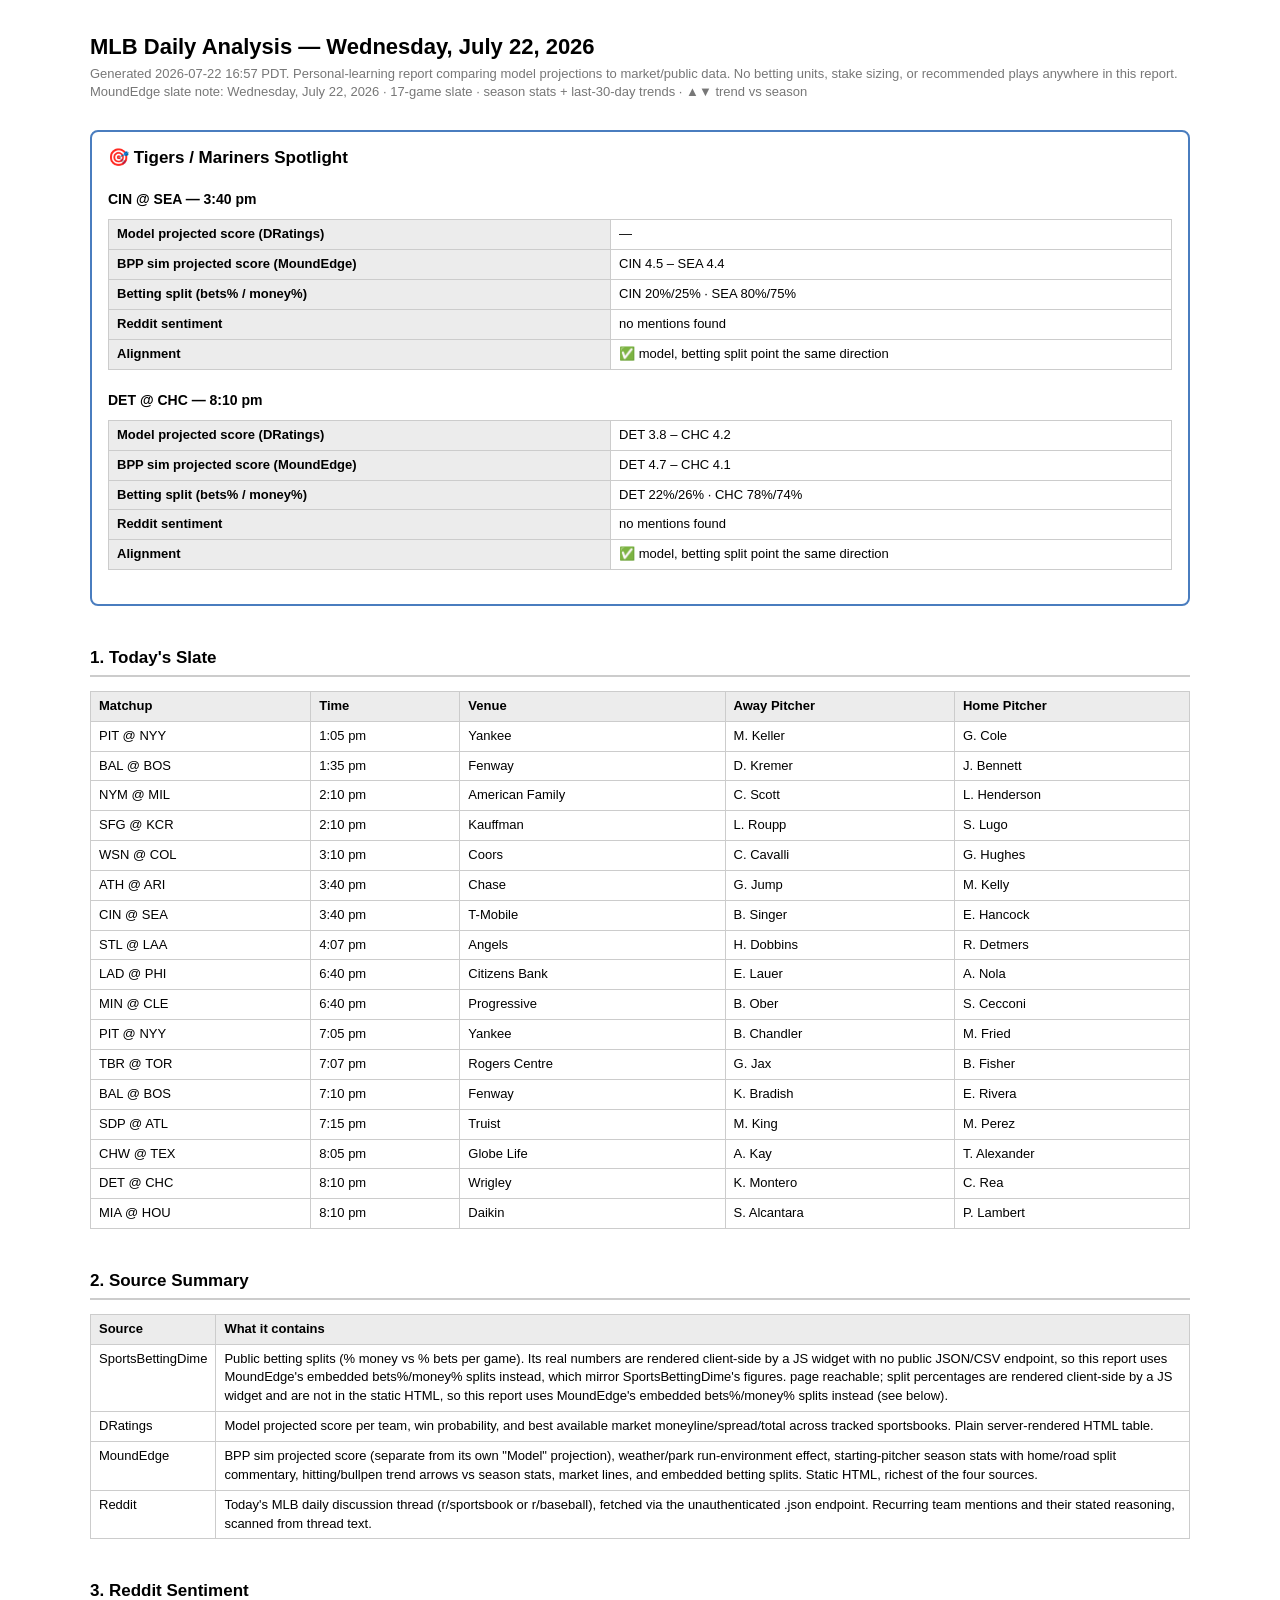
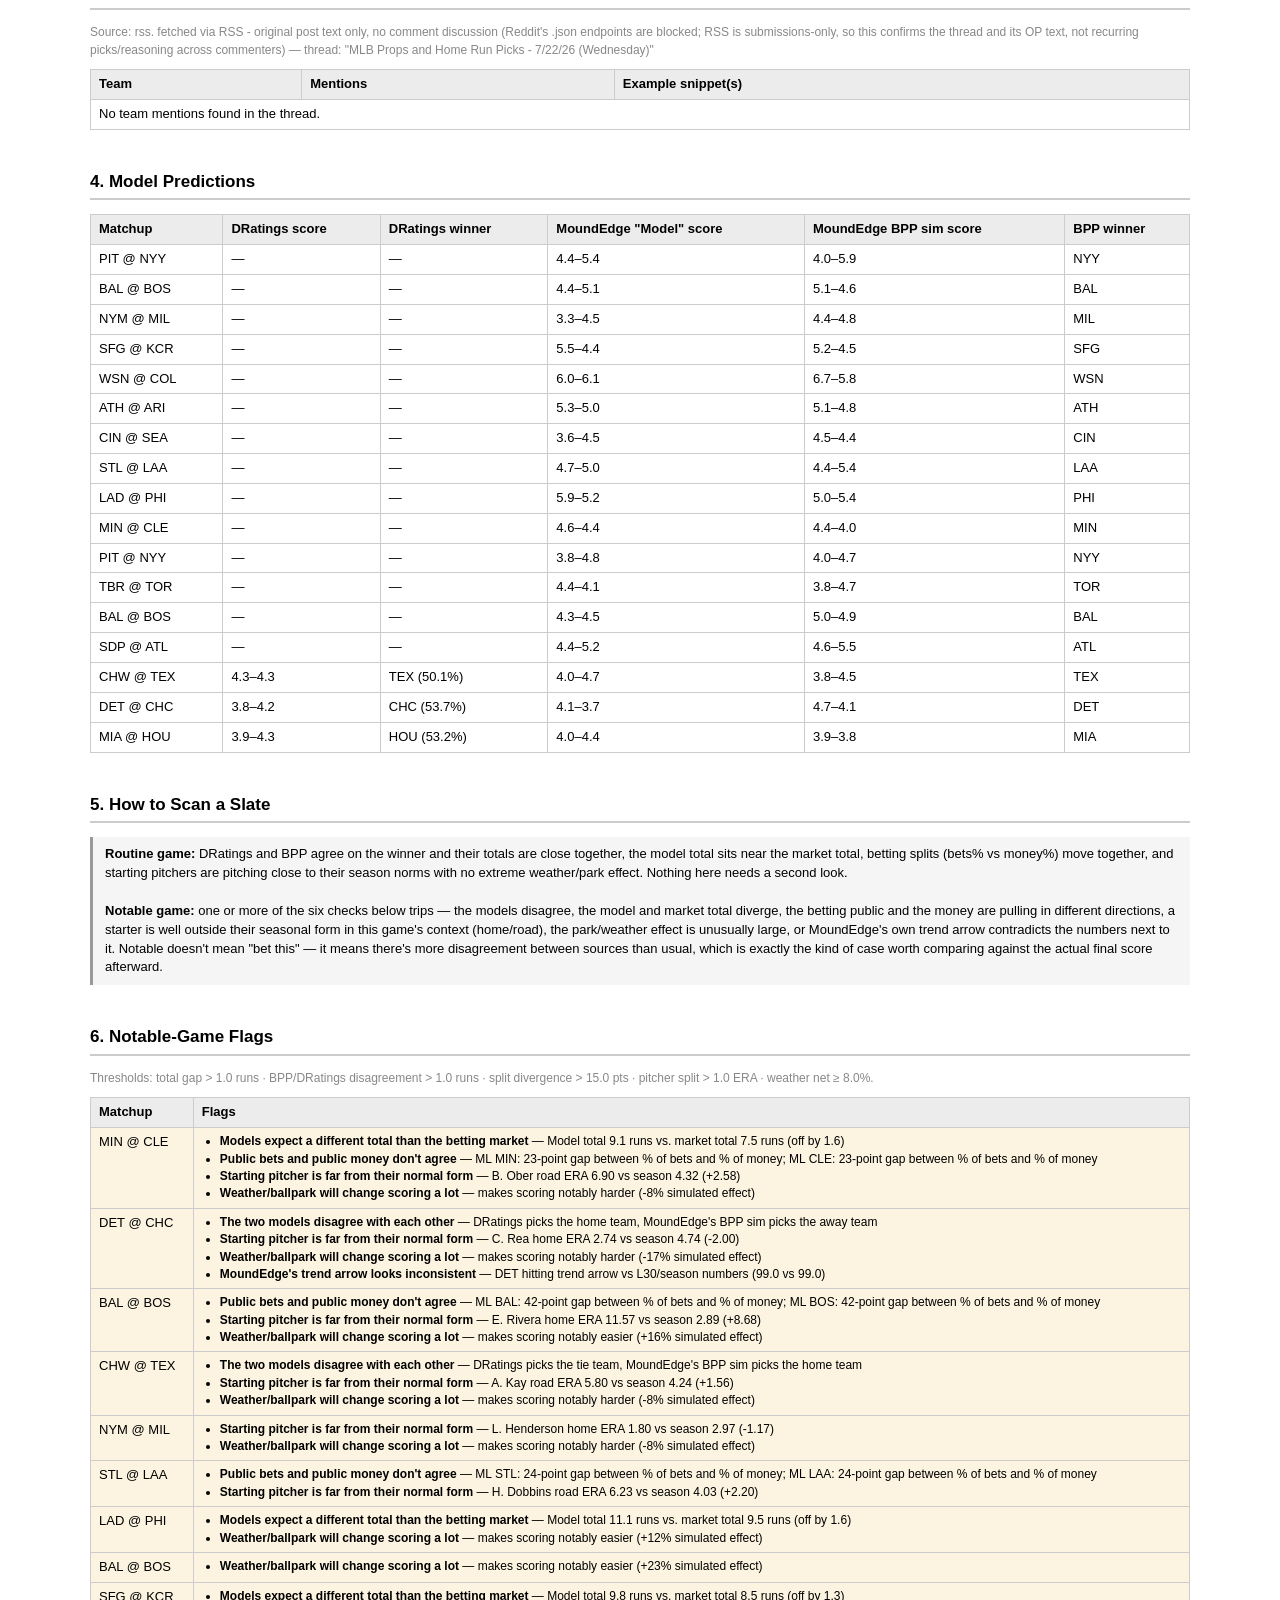
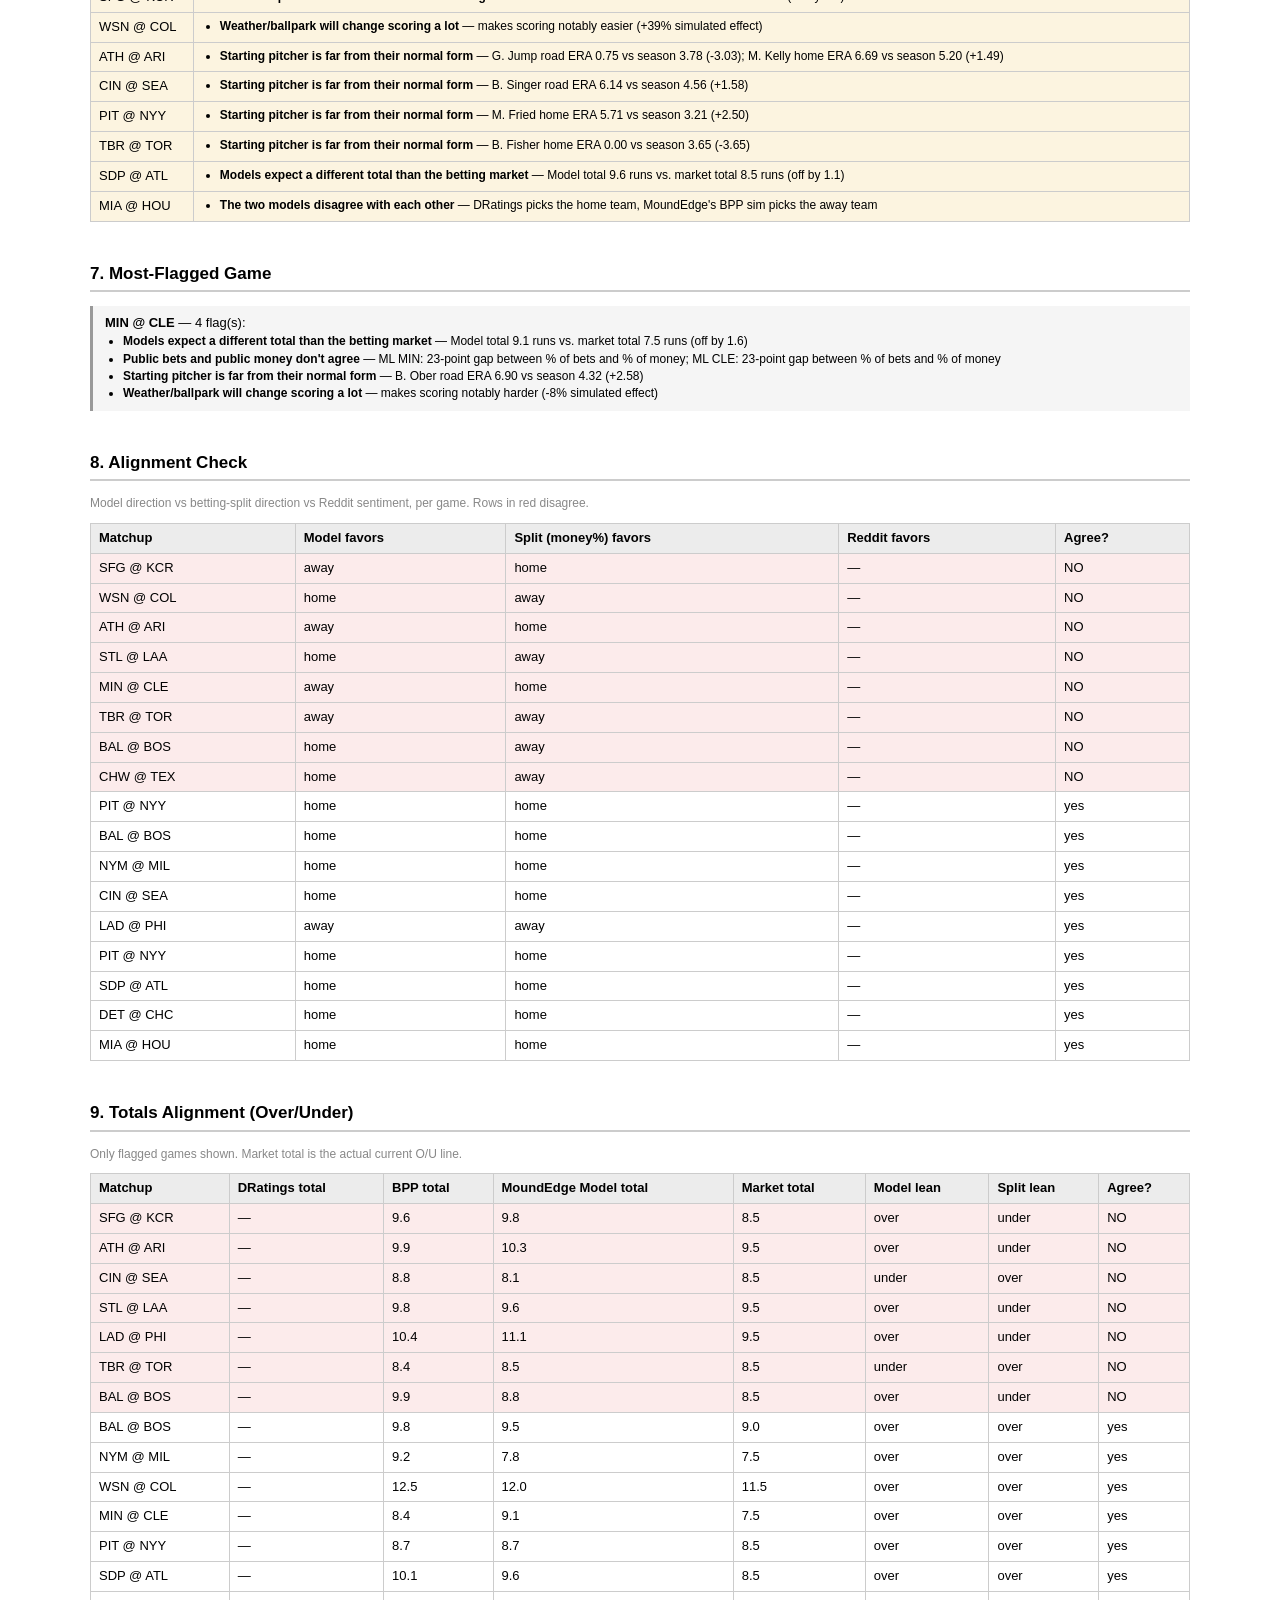
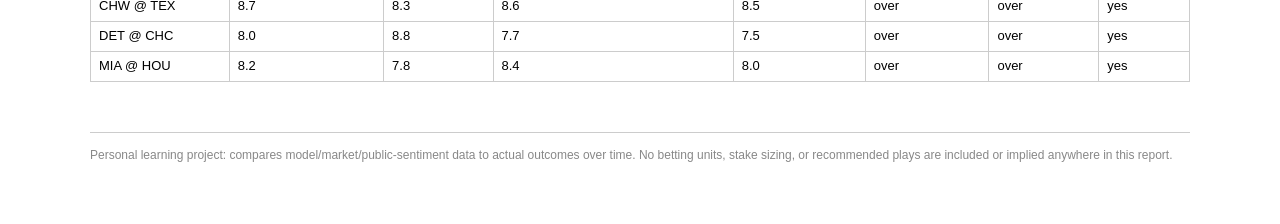
==== docs/index.html @ 136b3f45 "Daily MLB analysis: 2026-07-22" ====
<!doctype html>
<html lang="en">
<head>
<meta charset="utf-8">
<meta name="viewport" content="width=device-width, initial-scale=1">
<title>MLB Daily Analysis — Wednesday, July 22, 2026</title>
<style>
  :root { color-scheme: light dark; }
  body { font-family: -apple-system, BlinkMacSystemFont, "Segoe UI", Roboto, sans-serif;
         max-width: 1100px; margin: 0 auto; padding: 16px 20px 60px; line-height: 1.45; }
  h1 { font-size: 22px; margin-bottom: 2px; }
  .subtitle { color: #777; font-size: 13px; margin-bottom: 28px; }
  h2 { font-size: 17px; border-bottom: 2px solid #ccc; padding-bottom: 4px; margin-top: 40px; }
  h3 { font-size: 14px; margin-bottom: 4px; }
  table { border-collapse: collapse; width: 100%; margin: 10px 0 20px; font-size: 13px; }
  th, td { border: 1px solid #ccc; padding: 5px 8px; text-align: left; vertical-align: top; }
  th { background: rgba(127,127,127,.15); font-weight: 600; }
  tr.flagged { background: rgba(230, 160, 0, .12); }
  tr.disagree { background: rgba(220, 60, 60, .10); }
  .muted { color: #888; font-size: 12px; }
  .pill { display: inline-block; padding: 1px 7px; border-radius: 10px; font-size: 11px;
          background: rgba(127,127,127,.2); margin: 1px 2px 1px 0; }
  .flag-list { margin: 0; padding-left: 18px; font-size: 12px; }
  .spotlight { border: 2px solid #4a7dbf; border-radius: 8px; padding: 14px 16px; margin-bottom: 30px; }
  .spotlight h2 { border: none; margin-top: 0; }
  .note { background: rgba(127,127,127,.08); border-left: 3px solid #999; padding: 8px 12px; font-size: 13px; margin: 10px 0; }
  .disclaimer { margin-top: 50px; padding-top: 14px; border-top: 1px solid #ccc; font-size: 12px; color: #888; }
  code { font-size: 12px; }
  .snippet { font-style: italic; color: #666; }
</style>
</head>
<body>

<h1>MLB Daily Analysis — Wednesday, July 22, 2026</h1>
<div class="subtitle">
  Generated 2026-07-22 16:57 PDT. Personal-learning report comparing model projections to market/public data.
  No betting units, stake sizing, or recommended plays anywhere in this report.
  <br>MoundEdge slate note: Wednesday, July 22, 2026 · 17-game slate · season stats + last-30-day trends · ▲▼ trend vs season
</div>

<!-- Section 10: Tigers/Mariners spotlight -->

<div class="spotlight">
<h2>🎯 Tigers / Mariners Spotlight</h2>

  <h3>CIN @ SEA — 3:40 pm</h3>
  <table>
    <tr><th>Model projected score (DRatings)</th>
      <td>—</td></tr>
    <tr><th>BPP sim projected score (MoundEdge)</th>
      <td>CIN 4.5
          – SEA 4.4</td></tr>
    <tr><th>Betting split (bets% / money%)</th>
      <td>
          CIN 20%/25%
          · SEA 80%/75%
          </td></tr>
    <tr><th>Reddit sentiment</th>
      <td>
        
        
        no mentions found
      </td></tr>
    
    <tr><th>Alignment</th><td>
      
        ✅ model, betting split point the same direction
      
    </td></tr>
  </table>

  <h3>DET @ CHC — 8:10 pm</h3>
  <table>
    <tr><th>Model projected score (DRatings)</th>
      <td>DET 3.8
          – CHC 4.2</td></tr>
    <tr><th>BPP sim projected score (MoundEdge)</th>
      <td>DET 4.7
          – CHC 4.1</td></tr>
    <tr><th>Betting split (bets% / money%)</th>
      <td>
          DET 22%/26%
          · CHC 78%/74%
          </td></tr>
    <tr><th>Reddit sentiment</th>
      <td>
        
        
        no mentions found
      </td></tr>
    
    <tr><th>Alignment</th><td>
      
        ✅ model, betting split point the same direction
      
    </td></tr>
  </table>

</div>


<!-- Section 1: Today's slate -->
<h2>1. Today's Slate</h2>
<table>
<tr><th>Matchup</th><th>Time</th><th>Venue</th><th>Away Pitcher</th><th>Home Pitcher</th></tr>

<tr>
  <td>PIT @ NYY</td>
  <td>1:05 pm</td>
  <td>Yankee</td>
  <td>M. Keller</td>
  <td>G. Cole</td>
</tr>

<tr>
  <td>BAL @ BOS</td>
  <td>1:35 pm</td>
  <td>Fenway</td>
  <td>D. Kremer</td>
  <td>J. Bennett</td>
</tr>

<tr>
  <td>NYM @ MIL</td>
  <td>2:10 pm</td>
  <td>American Family</td>
  <td>C. Scott</td>
  <td>L. Henderson</td>
</tr>

<tr>
  <td>SFG @ KCR</td>
  <td>2:10 pm</td>
  <td>Kauffman</td>
  <td>L. Roupp</td>
  <td>S. Lugo</td>
</tr>

<tr>
  <td>WSN @ COL</td>
  <td>3:10 pm</td>
  <td>Coors</td>
  <td>C. Cavalli</td>
  <td>G. Hughes</td>
</tr>

<tr>
  <td>ATH @ ARI</td>
  <td>3:40 pm</td>
  <td>Chase</td>
  <td>G. Jump</td>
  <td>M. Kelly</td>
</tr>

<tr>
  <td>CIN @ SEA</td>
  <td>3:40 pm</td>
  <td>T-Mobile</td>
  <td>B. Singer</td>
  <td>E. Hancock</td>
</tr>

<tr>
  <td>STL @ LAA</td>
  <td>4:07 pm</td>
  <td>Angels</td>
  <td>H. Dobbins</td>
  <td>R. Detmers</td>
</tr>

<tr>
  <td>LAD @ PHI</td>
  <td>6:40 pm</td>
  <td>Citizens Bank</td>
  <td>E. Lauer</td>
  <td>A. Nola</td>
</tr>

<tr>
  <td>MIN @ CLE</td>
  <td>6:40 pm</td>
  <td>Progressive</td>
  <td>B. Ober</td>
  <td>S. Cecconi</td>
</tr>

<tr>
  <td>PIT @ NYY</td>
  <td>7:05 pm</td>
  <td>Yankee</td>
  <td>B. Chandler</td>
  <td>M. Fried</td>
</tr>

<tr>
  <td>TBR @ TOR</td>
  <td>7:07 pm</td>
  <td>Rogers Centre</td>
  <td>G. Jax</td>
  <td>B. Fisher</td>
</tr>

<tr>
  <td>BAL @ BOS</td>
  <td>7:10 pm</td>
  <td>Fenway</td>
  <td>K. Bradish</td>
  <td>E. Rivera</td>
</tr>

<tr>
  <td>SDP @ ATL</td>
  <td>7:15 pm</td>
  <td>Truist</td>
  <td>M. King</td>
  <td>M. Perez</td>
</tr>

<tr>
  <td>CHW @ TEX</td>
  <td>8:05 pm</td>
  <td>Globe Life</td>
  <td>A. Kay</td>
  <td>T. Alexander</td>
</tr>

<tr>
  <td>DET @ CHC</td>
  <td>8:10 pm</td>
  <td>Wrigley</td>
  <td>K. Montero</td>
  <td>C. Rea</td>
</tr>

<tr>
  <td>MIA @ HOU</td>
  <td>8:10 pm</td>
  <td>Daikin</td>
  <td>S. Alcantara</td>
  <td>P. Lambert</td>
</tr>

</table>

<!-- Section 2: Source summary -->
<h2>2. Source Summary</h2>
<table>
<tr><th>Source</th><th>What it contains</th></tr>
<tr><td>SportsBettingDime</td><td>Public betting splits (% money vs % bets per game). Its real numbers are rendered client-side by a JS widget with no public JSON/CSV endpoint, so this report uses MoundEdge's embedded bets%/money% splits instead, which mirror SportsBettingDime's figures. page reachable; split percentages are rendered client-side by a JS widget and are not in the static HTML, so this report uses MoundEdge&#39;s embedded bets%/money% splits instead (see below).</td></tr>
<tr><td>DRatings</td><td>Model projected score per team, win probability, and best available market moneyline/spread/total across tracked sportsbooks. Plain server-rendered HTML table.</td></tr>
<tr><td>MoundEdge</td><td>BPP sim projected score (separate from its own "Model" projection), weather/park run-environment effect, starting-pitcher season stats with home/road split commentary, hitting/bullpen trend arrows vs season stats, market lines, and embedded betting splits. Static HTML, richest of the four sources.</td></tr>
<tr><td>Reddit</td><td>Today's MLB daily discussion thread (r/sportsbook or r/baseball), fetched via the unauthenticated .json endpoint. Recurring team mentions and their stated reasoning, scanned from thread text.</td></tr>
</table>

<!-- Section 3: Reddit sentiment -->
<h2>3. Reddit Sentiment</h2>

<div class="muted">Source: rss. fetched via RSS - original post text only, no comment discussion (Reddit&#39;s .json endpoints are blocked; RSS is submissions-only, so this confirms the thread and its OP text, not recurring picks/reasoning across commenters) — thread: "MLB Props and Home Run Picks - 7/22/26 (Wednesday)"</div>
<table>
<tr><th>Team</th><th>Mentions</th><th>Example snippet(s)</th></tr>

<tr><td colspan="3">No team mentions found in the thread.</td></tr>

</table>


<!-- Section 4: Model predictions table -->
<h2>4. Model Predictions</h2>
<table>
<tr><th>Matchup</th><th>DRatings score</th><th>DRatings winner</th><th>MoundEdge "Model" score</th><th>MoundEdge BPP sim score</th><th>BPP winner</th></tr>

<tr>
  <td>PIT @ NYY</td>
  <td>—</td>
  <td>—</td>
  <td>4.4–5.4</td>
  <td>4.0–5.9</td>
  <td>NYY</td>
</tr>

<tr>
  <td>BAL @ BOS</td>
  <td>—</td>
  <td>—</td>
  <td>4.4–5.1</td>
  <td>5.1–4.6</td>
  <td>BAL</td>
</tr>

<tr>
  <td>NYM @ MIL</td>
  <td>—</td>
  <td>—</td>
  <td>3.3–4.5</td>
  <td>4.4–4.8</td>
  <td>MIL</td>
</tr>

<tr>
  <td>SFG @ KCR</td>
  <td>—</td>
  <td>—</td>
  <td>5.5–4.4</td>
  <td>5.2–4.5</td>
  <td>SFG</td>
</tr>

<tr>
  <td>WSN @ COL</td>
  <td>—</td>
  <td>—</td>
  <td>6.0–6.1</td>
  <td>6.7–5.8</td>
  <td>WSN</td>
</tr>

<tr>
  <td>ATH @ ARI</td>
  <td>—</td>
  <td>—</td>
  <td>5.3–5.0</td>
  <td>5.1–4.8</td>
  <td>ATH</td>
</tr>

<tr>
  <td>CIN @ SEA</td>
  <td>—</td>
  <td>—</td>
  <td>3.6–4.5</td>
  <td>4.5–4.4</td>
  <td>CIN</td>
</tr>

<tr>
  <td>STL @ LAA</td>
  <td>—</td>
  <td>—</td>
  <td>4.7–5.0</td>
  <td>4.4–5.4</td>
  <td>LAA</td>
</tr>

<tr>
  <td>LAD @ PHI</td>
  <td>—</td>
  <td>—</td>
  <td>5.9–5.2</td>
  <td>5.0–5.4</td>
  <td>PHI</td>
</tr>

<tr>
  <td>MIN @ CLE</td>
  <td>—</td>
  <td>—</td>
  <td>4.6–4.4</td>
  <td>4.4–4.0</td>
  <td>MIN</td>
</tr>

<tr>
  <td>PIT @ NYY</td>
  <td>—</td>
  <td>—</td>
  <td>3.8–4.8</td>
  <td>4.0–4.7</td>
  <td>NYY</td>
</tr>

<tr>
  <td>TBR @ TOR</td>
  <td>—</td>
  <td>—</td>
  <td>4.4–4.1</td>
  <td>3.8–4.7</td>
  <td>TOR</td>
</tr>

<tr>
  <td>BAL @ BOS</td>
  <td>—</td>
  <td>—</td>
  <td>4.3–4.5</td>
  <td>5.0–4.9</td>
  <td>BAL</td>
</tr>

<tr>
  <td>SDP @ ATL</td>
  <td>—</td>
  <td>—</td>
  <td>4.4–5.2</td>
  <td>4.6–5.5</td>
  <td>ATL</td>
</tr>

<tr>
  <td>CHW @ TEX</td>
  <td>4.3–4.3</td>
  <td>TEX (50.1%)</td>
  <td>4.0–4.7</td>
  <td>3.8–4.5</td>
  <td>TEX</td>
</tr>

<tr>
  <td>DET @ CHC</td>
  <td>3.8–4.2</td>
  <td>CHC (53.7%)</td>
  <td>4.1–3.7</td>
  <td>4.7–4.1</td>
  <td>DET</td>
</tr>

<tr>
  <td>MIA @ HOU</td>
  <td>3.9–4.3</td>
  <td>HOU (53.2%)</td>
  <td>4.0–4.4</td>
  <td>3.9–3.8</td>
  <td>MIA</td>
</tr>

</table>

<!-- Section 5: How to scan a slate -->
<h2>5. How to Scan a Slate</h2>
<div class="note">
<strong>Routine game:</strong> DRatings and BPP agree on the winner and their totals are close together, the model total sits near the market total, betting splits (bets% vs money%) move together, and starting pitchers are pitching close to their season norms with no extreme weather/park effect. Nothing here needs a second look.<br><br>
<strong>Notable game:</strong> one or more of the six checks below trips — the models disagree, the model and market total diverge, the betting public and the money are pulling in different directions, a starter is well outside their seasonal form in this game's context (home/road), the park/weather effect is unusually large, or MoundEdge's own trend arrow contradicts the numbers next to it. Notable doesn't mean "bet this" — it means there's more disagreement between sources than usual, which is exactly the kind of case worth comparing against the actual final score afterward.
</div>

<!-- Section 6: Notable-game flags -->
<h2>6. Notable-Game Flags</h2>
<div class="muted">
Thresholds: total gap &gt; 1.0 runs · BPP/DRatings disagreement &gt; 1.0 runs ·
split divergence &gt; 15.0 pts · pitcher split &gt; 1.0 ERA · weather net ≥ 8.0%.
</div>
<table>
<tr><th>Matchup</th><th>Flags</th></tr>

<tr class="flagged">
  <td>MIN @ CLE</td>
  <td><ul class="flag-list"><li><strong>Models expect a different total than the betting market</strong> — Model total 9.1 runs vs. market total 7.5 runs (off by 1.6)</li><li><strong>Public bets and public money don&#39;t agree</strong> — ML MIN: 23-point gap between % of bets and % of money; ML CLE: 23-point gap between % of bets and % of money</li><li><strong>Starting pitcher is far from their normal form</strong> — B. Ober road ERA 6.90 vs season 4.32 (+2.58)</li><li><strong>Weather/ballpark will change scoring a lot</strong> — makes scoring notably harder (-8% simulated effect)</li></ul></td>
</tr>

<tr class="flagged">
  <td>DET @ CHC</td>
  <td><ul class="flag-list"><li><strong>The two models disagree with each other</strong> — DRatings picks the home team, MoundEdge&#39;s BPP sim picks the away team</li><li><strong>Starting pitcher is far from their normal form</strong> — C. Rea home ERA 2.74 vs season 4.74 (-2.00)</li><li><strong>Weather/ballpark will change scoring a lot</strong> — makes scoring notably harder (-17% simulated effect)</li><li><strong>MoundEdge&#39;s trend arrow looks inconsistent</strong> — DET hitting trend arrow vs L30/season numbers (99.0 vs 99.0)</li></ul></td>
</tr>

<tr class="flagged">
  <td>BAL @ BOS</td>
  <td><ul class="flag-list"><li><strong>Public bets and public money don&#39;t agree</strong> — ML BAL: 42-point gap between % of bets and % of money; ML BOS: 42-point gap between % of bets and % of money</li><li><strong>Starting pitcher is far from their normal form</strong> — E. Rivera home ERA 11.57 vs season 2.89 (+8.68)</li><li><strong>Weather/ballpark will change scoring a lot</strong> — makes scoring notably easier (+16% simulated effect)</li></ul></td>
</tr>

<tr class="flagged">
  <td>CHW @ TEX</td>
  <td><ul class="flag-list"><li><strong>The two models disagree with each other</strong> — DRatings picks the tie team, MoundEdge&#39;s BPP sim picks the home team</li><li><strong>Starting pitcher is far from their normal form</strong> — A. Kay road ERA 5.80 vs season 4.24 (+1.56)</li><li><strong>Weather/ballpark will change scoring a lot</strong> — makes scoring notably harder (-8% simulated effect)</li></ul></td>
</tr>

<tr class="flagged">
  <td>NYM @ MIL</td>
  <td><ul class="flag-list"><li><strong>Starting pitcher is far from their normal form</strong> — L. Henderson home ERA 1.80 vs season 2.97 (-1.17)</li><li><strong>Weather/ballpark will change scoring a lot</strong> — makes scoring notably harder (-8% simulated effect)</li></ul></td>
</tr>

<tr class="flagged">
  <td>STL @ LAA</td>
  <td><ul class="flag-list"><li><strong>Public bets and public money don&#39;t agree</strong> — ML STL: 24-point gap between % of bets and % of money; ML LAA: 24-point gap between % of bets and % of money</li><li><strong>Starting pitcher is far from their normal form</strong> — H. Dobbins road ERA 6.23 vs season 4.03 (+2.20)</li></ul></td>
</tr>

<tr class="flagged">
  <td>LAD @ PHI</td>
  <td><ul class="flag-list"><li><strong>Models expect a different total than the betting market</strong> — Model total 11.1 runs vs. market total 9.5 runs (off by 1.6)</li><li><strong>Weather/ballpark will change scoring a lot</strong> — makes scoring notably easier (+12% simulated effect)</li></ul></td>
</tr>

<tr class="flagged">
  <td>BAL @ BOS</td>
  <td><ul class="flag-list"><li><strong>Weather/ballpark will change scoring a lot</strong> — makes scoring notably easier (+23% simulated effect)</li></ul></td>
</tr>

<tr class="flagged">
  <td>SFG @ KCR</td>
  <td><ul class="flag-list"><li><strong>Models expect a different total than the betting market</strong> — Model total 9.8 runs vs. market total 8.5 runs (off by 1.3)</li></ul></td>
</tr>

<tr class="flagged">
  <td>WSN @ COL</td>
  <td><ul class="flag-list"><li><strong>Weather/ballpark will change scoring a lot</strong> — makes scoring notably easier (+39% simulated effect)</li></ul></td>
</tr>

<tr class="flagged">
  <td>ATH @ ARI</td>
  <td><ul class="flag-list"><li><strong>Starting pitcher is far from their normal form</strong> — G. Jump road ERA 0.75 vs season 3.78 (-3.03); M. Kelly home ERA 6.69 vs season 5.20 (+1.49)</li></ul></td>
</tr>

<tr class="flagged">
  <td>CIN @ SEA</td>
  <td><ul class="flag-list"><li><strong>Starting pitcher is far from their normal form</strong> — B. Singer road ERA 6.14 vs season 4.56 (+1.58)</li></ul></td>
</tr>

<tr class="flagged">
  <td>PIT @ NYY</td>
  <td><ul class="flag-list"><li><strong>Starting pitcher is far from their normal form</strong> — M. Fried home ERA 5.71 vs season 3.21 (+2.50)</li></ul></td>
</tr>

<tr class="flagged">
  <td>TBR @ TOR</td>
  <td><ul class="flag-list"><li><strong>Starting pitcher is far from their normal form</strong> — B. Fisher home ERA 0.00 vs season 3.65 (-3.65)</li></ul></td>
</tr>

<tr class="flagged">
  <td>SDP @ ATL</td>
  <td><ul class="flag-list"><li><strong>Models expect a different total than the betting market</strong> — Model total 9.6 runs vs. market total 8.5 runs (off by 1.1)</li></ul></td>
</tr>

<tr class="flagged">
  <td>MIA @ HOU</td>
  <td><ul class="flag-list"><li><strong>The two models disagree with each other</strong> — DRatings picks the home team, MoundEdge&#39;s BPP sim picks the away team</li></ul></td>
</tr>

</table>

<!-- Section 7: Most-flagged game -->
<h2>7. Most-Flagged Game</h2>

<div class="note">
  <strong>MIN @ CLE</strong> — 4 flag(s):
  <ul class="flag-list"><li><strong>Models expect a different total than the betting market</strong> — Model total 9.1 runs vs. market total 7.5 runs (off by 1.6)</li><li><strong>Public bets and public money don&#39;t agree</strong> — ML MIN: 23-point gap between % of bets and % of money; ML CLE: 23-point gap between % of bets and % of money</li><li><strong>Starting pitcher is far from their normal form</strong> — B. Ober road ERA 6.90 vs season 4.32 (+2.58)</li><li><strong>Weather/ballpark will change scoring a lot</strong> — makes scoring notably harder (-8% simulated effect)</li></ul>
</div>


<!-- Section 8: Alignment check -->
<h2>8. Alignment Check</h2>
<div class="muted">Model direction vs betting-split direction vs Reddit sentiment, per game. Rows in red disagree.</div>
<table>
<tr><th>Matchup</th><th>Model favors</th><th>Split (money%) favors</th><th>Reddit favors</th><th>Agree?</th></tr>

<tr class="disagree">
  <td>SFG @ KCR</td>
  <td>away</td>
  <td>home</td>
  <td>—</td>
  <td>NO</td>
</tr>

<tr class="disagree">
  <td>WSN @ COL</td>
  <td>home</td>
  <td>away</td>
  <td>—</td>
  <td>NO</td>
</tr>

<tr class="disagree">
  <td>ATH @ ARI</td>
  <td>away</td>
  <td>home</td>
  <td>—</td>
  <td>NO</td>
</tr>

<tr class="disagree">
  <td>STL @ LAA</td>
  <td>home</td>
  <td>away</td>
  <td>—</td>
  <td>NO</td>
</tr>

<tr class="disagree">
  <td>MIN @ CLE</td>
  <td>away</td>
  <td>home</td>
  <td>—</td>
  <td>NO</td>
</tr>

<tr class="disagree">
  <td>TBR @ TOR</td>
  <td>away</td>
  <td>away</td>
  <td>—</td>
  <td>NO</td>
</tr>

<tr class="disagree">
  <td>BAL @ BOS</td>
  <td>home</td>
  <td>away</td>
  <td>—</td>
  <td>NO</td>
</tr>

<tr class="disagree">
  <td>CHW @ TEX</td>
  <td>home</td>
  <td>away</td>
  <td>—</td>
  <td>NO</td>
</tr>

<tr class="">
  <td>PIT @ NYY</td>
  <td>home</td>
  <td>home</td>
  <td>—</td>
  <td>yes</td>
</tr>

<tr class="">
  <td>BAL @ BOS</td>
  <td>home</td>
  <td>home</td>
  <td>—</td>
  <td>yes</td>
</tr>

<tr class="">
  <td>NYM @ MIL</td>
  <td>home</td>
  <td>home</td>
  <td>—</td>
  <td>yes</td>
</tr>

<tr class="">
  <td>CIN @ SEA</td>
  <td>home</td>
  <td>home</td>
  <td>—</td>
  <td>yes</td>
</tr>

<tr class="">
  <td>LAD @ PHI</td>
  <td>away</td>
  <td>away</td>
  <td>—</td>
  <td>yes</td>
</tr>

<tr class="">
  <td>PIT @ NYY</td>
  <td>home</td>
  <td>home</td>
  <td>—</td>
  <td>yes</td>
</tr>

<tr class="">
  <td>SDP @ ATL</td>
  <td>home</td>
  <td>home</td>
  <td>—</td>
  <td>yes</td>
</tr>

<tr class="">
  <td>DET @ CHC</td>
  <td>home</td>
  <td>home</td>
  <td>—</td>
  <td>yes</td>
</tr>

<tr class="">
  <td>MIA @ HOU</td>
  <td>home</td>
  <td>home</td>
  <td>—</td>
  <td>yes</td>
</tr>

</table>

<!-- Section 9: Totals-specific alignment -->
<h2>9. Totals Alignment (Over/Under)</h2>
<div class="muted">Only flagged games shown. Market total is the actual current O/U line.</div>
<table>
<tr><th>Matchup</th><th>DRatings total</th><th>BPP total</th><th>MoundEdge Model total</th><th>Market total</th><th>Model lean</th><th>Split lean</th><th>Agree?</th></tr>

<tr class="disagree">
  <td>SFG @ KCR</td>
  <td>—</td>
  <td>9.6</td>
  <td>9.8</td>
  <td>8.5</td>
  <td>over</td>
  <td>under</td>
  <td>NO</td>
</tr>

<tr class="disagree">
  <td>ATH @ ARI</td>
  <td>—</td>
  <td>9.9</td>
  <td>10.3</td>
  <td>9.5</td>
  <td>over</td>
  <td>under</td>
  <td>NO</td>
</tr>

<tr class="disagree">
  <td>CIN @ SEA</td>
  <td>—</td>
  <td>8.8</td>
  <td>8.1</td>
  <td>8.5</td>
  <td>under</td>
  <td>over</td>
  <td>NO</td>
</tr>

<tr class="disagree">
  <td>STL @ LAA</td>
  <td>—</td>
  <td>9.8</td>
  <td>9.6</td>
  <td>9.5</td>
  <td>over</td>
  <td>under</td>
  <td>NO</td>
</tr>

<tr class="disagree">
  <td>LAD @ PHI</td>
  <td>—</td>
  <td>10.4</td>
  <td>11.1</td>
  <td>9.5</td>
  <td>over</td>
  <td>under</td>
  <td>NO</td>
</tr>

<tr class="disagree">
  <td>TBR @ TOR</td>
  <td>—</td>
  <td>8.4</td>
  <td>8.5</td>
  <td>8.5</td>
  <td>under</td>
  <td>over</td>
  <td>NO</td>
</tr>

<tr class="disagree">
  <td>BAL @ BOS</td>
  <td>—</td>
  <td>9.9</td>
  <td>8.8</td>
  <td>8.5</td>
  <td>over</td>
  <td>under</td>
  <td>NO</td>
</tr>

<tr class="">
  <td>BAL @ BOS</td>
  <td>—</td>
  <td>9.8</td>
  <td>9.5</td>
  <td>9.0</td>
  <td>over</td>
  <td>over</td>
  <td>yes</td>
</tr>

<tr class="">
  <td>NYM @ MIL</td>
  <td>—</td>
  <td>9.2</td>
  <td>7.8</td>
  <td>7.5</td>
  <td>over</td>
  <td>over</td>
  <td>yes</td>
</tr>

<tr class="">
  <td>WSN @ COL</td>
  <td>—</td>
  <td>12.5</td>
  <td>12.0</td>
  <td>11.5</td>
  <td>over</td>
  <td>over</td>
  <td>yes</td>
</tr>

<tr class="">
  <td>MIN @ CLE</td>
  <td>—</td>
  <td>8.4</td>
  <td>9.1</td>
  <td>7.5</td>
  <td>over</td>
  <td>over</td>
  <td>yes</td>
</tr>

<tr class="">
  <td>PIT @ NYY</td>
  <td>—</td>
  <td>8.7</td>
  <td>8.7</td>
  <td>8.5</td>
  <td>over</td>
  <td>over</td>
  <td>yes</td>
</tr>

<tr class="">
  <td>SDP @ ATL</td>
  <td>—</td>
  <td>10.1</td>
  <td>9.6</td>
  <td>8.5</td>
  <td>over</td>
  <td>over</td>
  <td>yes</td>
</tr>

<tr class="">
  <td>CHW @ TEX</td>
  <td>8.7</td>
  <td>8.3</td>
  <td>8.6</td>
  <td>8.5</td>
  <td>over</td>
  <td>over</td>
  <td>yes</td>
</tr>

<tr class="">
  <td>DET @ CHC</td>
  <td>8.0</td>
  <td>8.8</td>
  <td>7.7</td>
  <td>7.5</td>
  <td>over</td>
  <td>over</td>
  <td>yes</td>
</tr>

<tr class="">
  <td>MIA @ HOU</td>
  <td>8.2</td>
  <td>7.8</td>
  <td>8.4</td>
  <td>8.0</td>
  <td>over</td>
  <td>over</td>
  <td>yes</td>
</tr>

</table>

<div class="disclaimer">
  Personal learning project: compares model/market/public-sentiment data to actual outcomes over time.
  No betting units, stake sizing, or recommended plays are included or implied anywhere in this report.
</div>

</body>
</html>
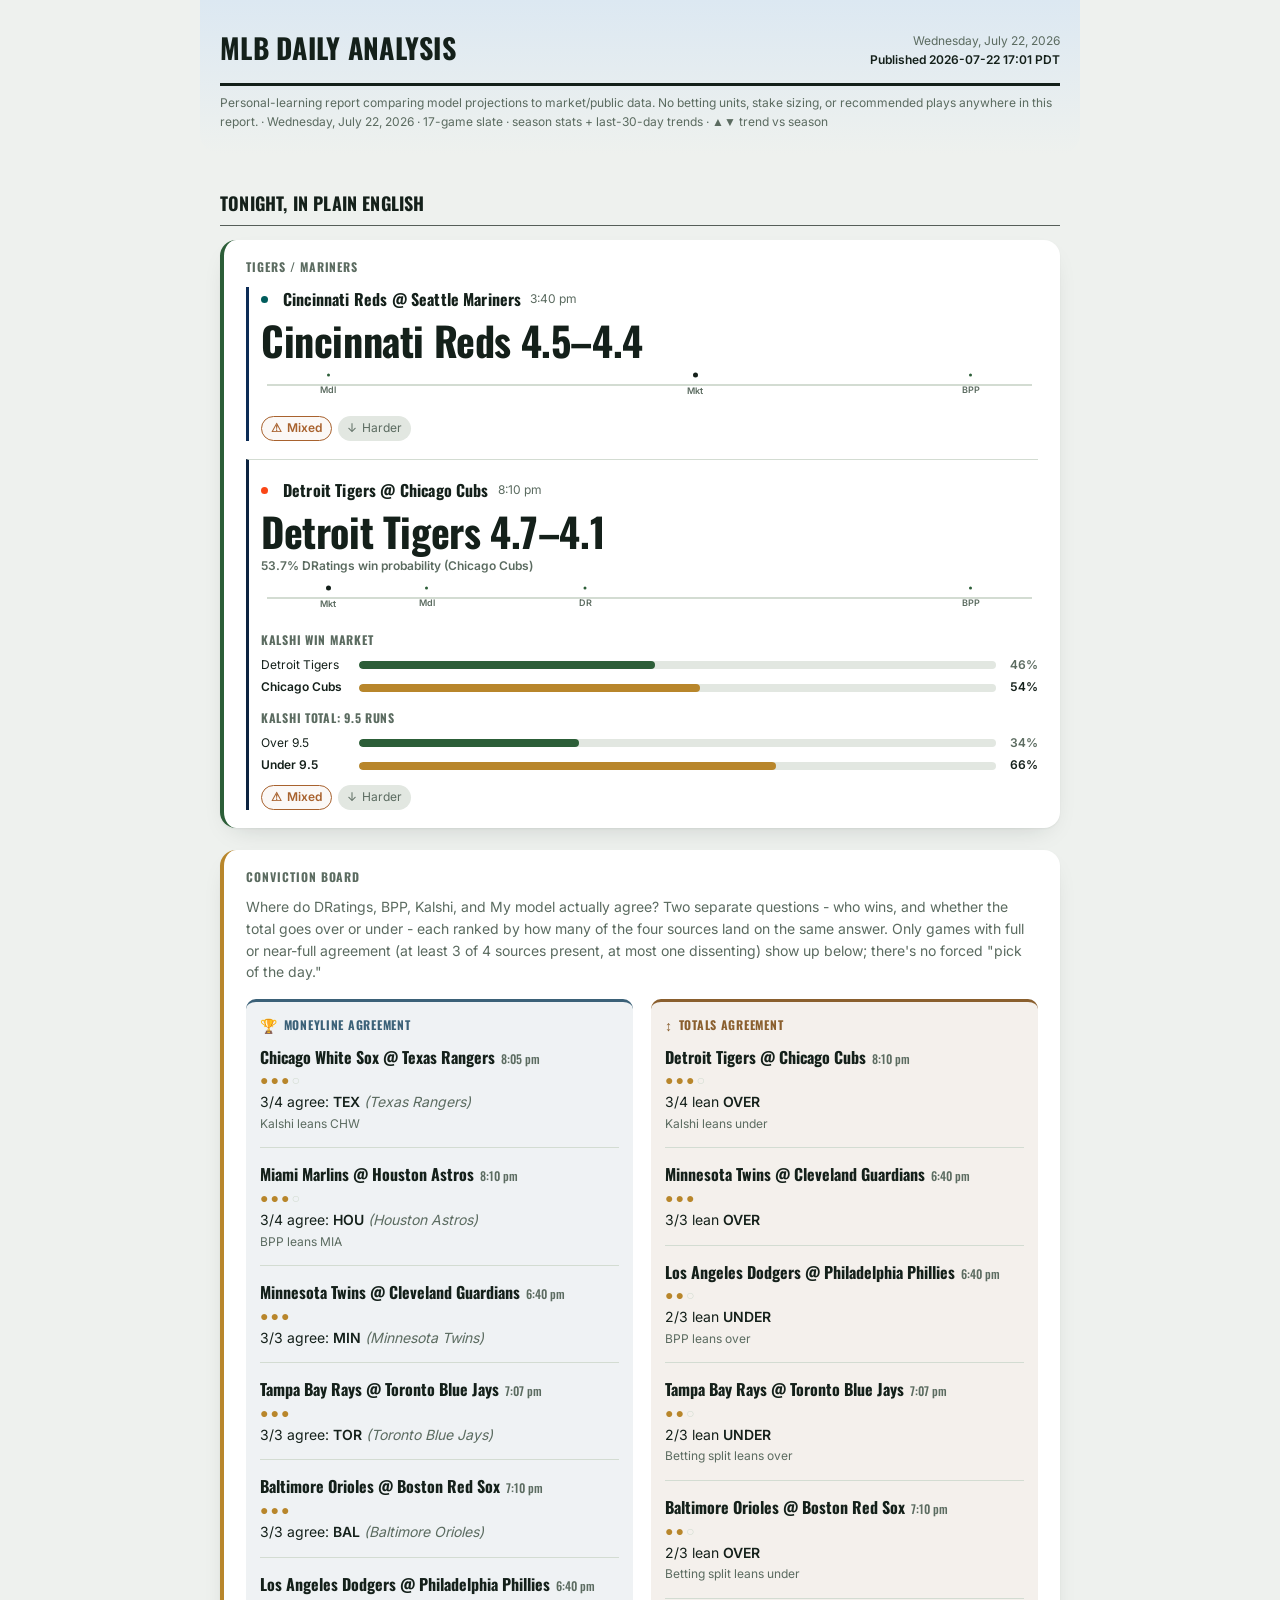
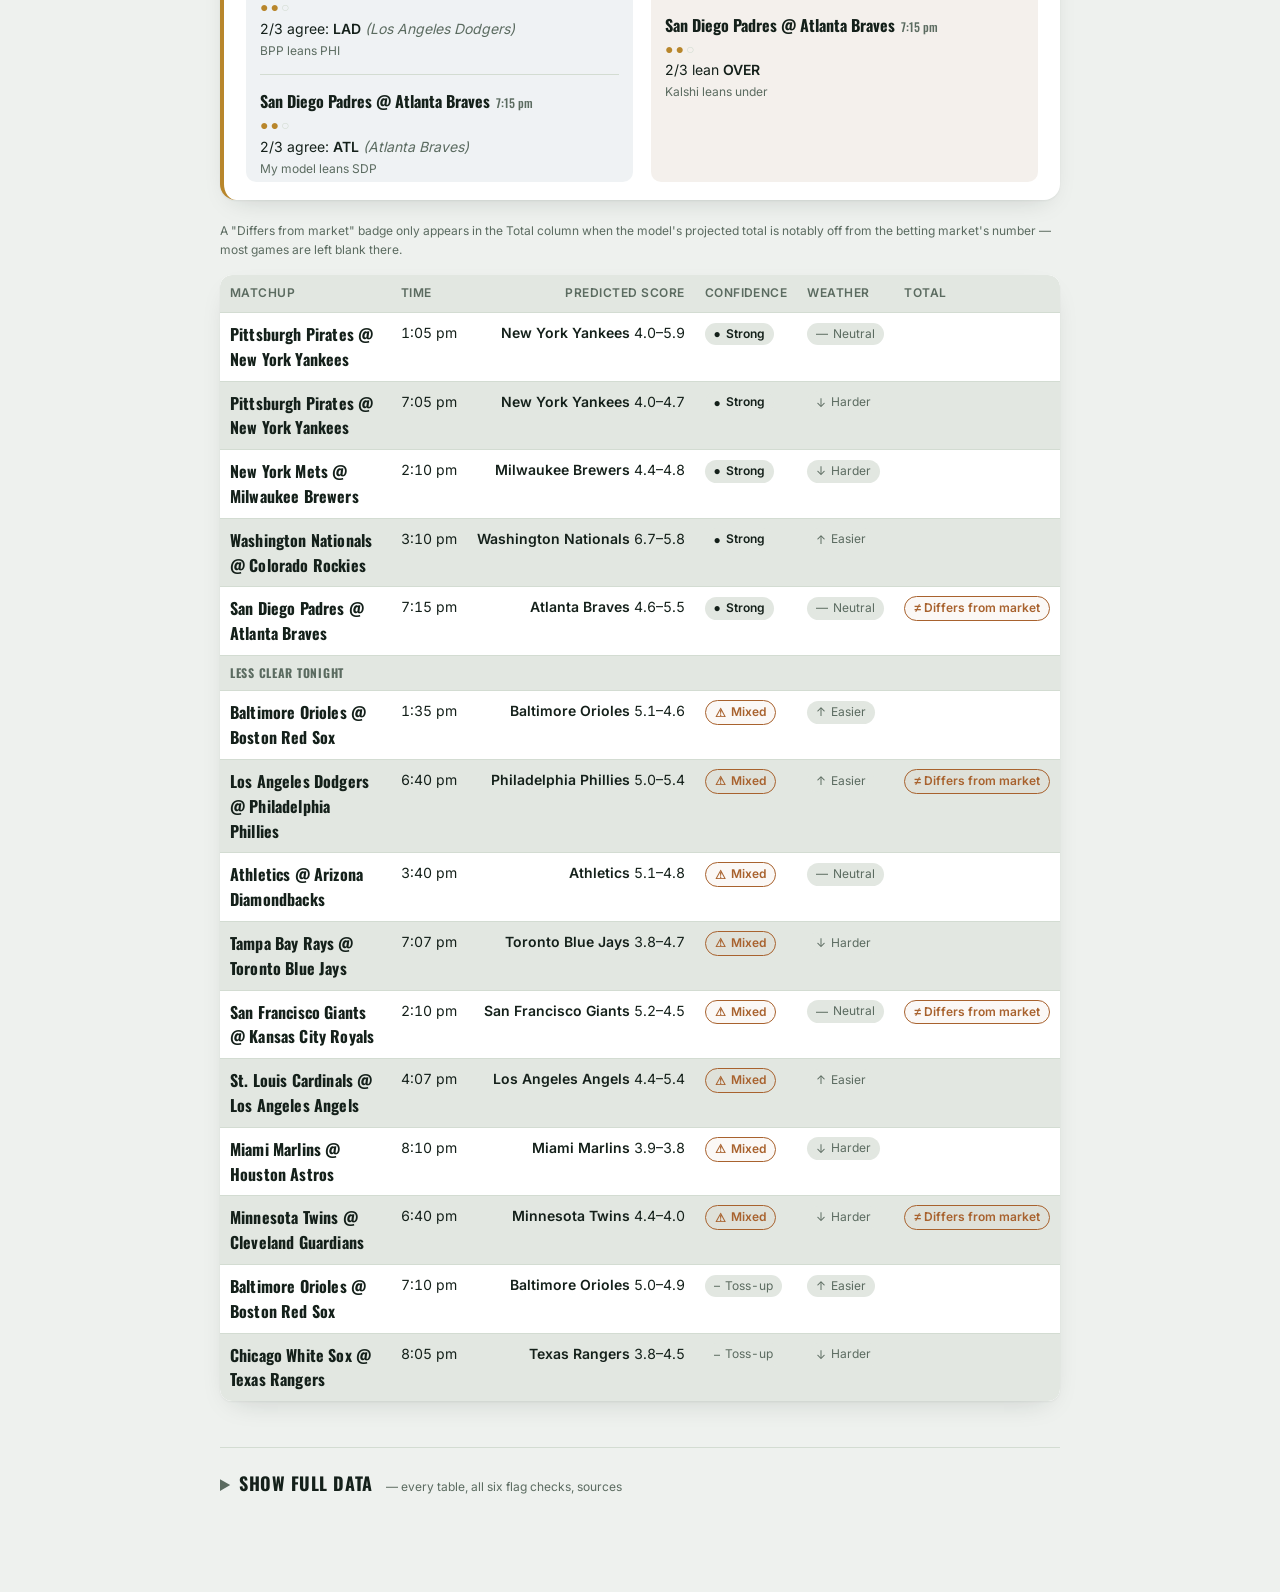
==== commit 70b13a16: "Daily MLB analysis: 2026-07-23" ====
--- a/docs/index.html
+++ b/docs/index.html
@@ -1,868 +1,1760 @@
 <!doctype html>
 <html lang="en">
-<head>
-<meta charset="utf-8">
-<meta name="viewport" content="width=device-width, initial-scale=1">
 <title>MLB Daily Analysis — Wednesday, July 22, 2026</title>
 <style>
-  :root { color-scheme: light dark; }
-  body { font-family: -apple-system, BlinkMacSystemFont, "Segoe UI", Roboto, sans-serif;
-         max-width: 1100px; margin: 0 auto; padding: 16px 20px 60px; line-height: 1.45; }
-  h1 { font-size: 22px; margin-bottom: 2px; }
-  .subtitle { color: #777; font-size: 13px; margin-bottom: 28px; }
-  h2 { font-size: 17px; border-bottom: 2px solid #ccc; padding-bottom: 4px; margin-top: 40px; }
-  h3 { font-size: 14px; margin-bottom: 4px; }
-  table { border-collapse: collapse; width: 100%; margin: 10px 0 20px; font-size: 13px; }
-  th, td { border: 1px solid #ccc; padding: 5px 8px; text-align: left; vertical-align: top; }
-  th { background: rgba(127,127,127,.15); font-weight: 600; }
-  tr.flagged { background: rgba(230, 160, 0, .12); }
-  tr.disagree { background: rgba(220, 60, 60, .10); }
-  .muted { color: #888; font-size: 12px; }
-  .pill { display: inline-block; padding: 1px 7px; border-radius: 10px; font-size: 11px;
-          background: rgba(127,127,127,.2); margin: 1px 2px 1px 0; }
-  .flag-list { margin: 0; padding-left: 18px; font-size: 12px; }
-  .spotlight { border: 2px solid #4a7dbf; border-radius: 8px; padding: 14px 16px; margin-bottom: 30px; }
-  .spotlight h2 { border: none; margin-top: 0; }
-  .note { background: rgba(127,127,127,.08); border-left: 3px solid #999; padding: 8px 12px; font-size: 13px; margin: 10px 0; }
-  .disclaimer { margin-top: 50px; padding-top: 14px; border-top: 1px solid #ccc; font-size: 12px; color: #888; }
-  code { font-size: 12px; }
-  .snippet { font-style: italic; color: #666; }
+@font-face { font-family: 'Inter'; font-style: normal; font-weight: 400; font-display: swap; src: url([data-uri]) format('woff2'); }
+@font-face { font-family: 'Inter'; font-style: normal; font-weight: 600; font-display: swap; src: url([data-uri]) format('woff2'); }
+@font-face { font-family: 'Oswald'; font-style: normal; font-weight: 500; font-display: swap; src: url([data-uri]) format('woff2'); }
+@font-face { font-family: 'Oswald'; font-style: normal; font-weight: 700; font-display: swap; src: url([data-uri]) format('woff2'); }
+
+  /* Palette: "broadcast graphic at a night game" - cool chalk/sage neutrals
+     (not a warm AI-report cream), grass-green and dusk-gold as structural
+     accents, clay/rust kept as the ONE reserved "pay attention" signal
+     color (Mixed confidence, Differs-from-market, Conflict verdict - same
+     rule as before, just extended to any future flagged badge). */
+  :root {
+    --bg:#eef1ee; --bg-alt:#e2e7e1; --card:#ffffff; --ink:#14201a; --muted:#5b6b60;
+    --line:#d3dcd2; --accent:#a8622e; --accent-tint:rgba(168,98,46,0.045);
+    --accent-2:#2c5e38; --accent-2-tint:rgba(44,94,56,0.08);
+    --accent-3:#b8862b; --accent-3-tint:rgba(184,134,43,0.14);
+    --sky-a:#dce8f2; --sky-b:#eef1ee;
+    /* Conviction Board panel tones - two distinct NEUTRAL tones (steel-blue
+       for moneyline, warm bronze for totals) so the two lists read as
+       separate panels at a glance. Deliberately not team colors. */
+    --panel-money:#3b6178; --panel-money-tint:rgba(59,97,120,0.08);
+    --panel-totals:#8a5f2e; --panel-totals-tint:rgba(138,95,46,0.09);
+    --shadow-card: 0 1px 2px rgba(20,32,26,.05), 0 10px 28px -14px rgba(20,32,26,.22);
+    --font-display: 'Oswald', 'Arial Narrow', 'Helvetica Neue Condensed', sans-serif;
+    --font-body: 'Inter', -apple-system, 'Segoe UI', Roboto, sans-serif;
+    /* Type scale - established once here, applied consistently rather than
+       ad hoc per-section sizing. Two deliberate exceptions stay outside
+       this scale: large hero-stat numbers (.cg-score, .wt-temp) and the
+       sparkline's micro tick labels (.spark-label), both of which are
+       chart/stat elements rather than text content. */
+    --fs-title: 28px;   /* page title */
+    --fs-section: 18px; /* section headers (eyebrows, deep-dive summary) */
+    --fs-name: 16px;    /* game/team names */
+    --fs-body: 14px;    /* body/detail text */
+    --fs-fine: 12px;    /* fine print (labels, captions, table chrome) */
+  }
+  @media (prefers-color-scheme: dark) {
+    :root {
+      --bg:#10140f; --bg-alt:#1a1f17; --card:#1c2118; --ink:#e9ede4; --muted:#93a08f;
+      --line:#2e362a; --accent:#d99b6c; --accent-tint:rgba(217,155,108,0.07);
+      --accent-2:#6fae72; --accent-2-tint:rgba(111,174,114,0.10);
+      --accent-3:#d9ad4f; --accent-3-tint:rgba(217,173,79,0.14);
+      --sky-a:#16243a; --sky-b:#1c2118;
+      --panel-money:#7fa8c4; --panel-money-tint:rgba(127,168,196,0.10);
+      --panel-totals:#c99a55; --panel-totals-tint:rgba(201,154,85,0.12);
+      --shadow-card: 0 1px 2px rgba(0,0,0,.3), 0 10px 28px -14px rgba(0,0,0,.5);
+    }
+  }
+  :root[data-theme="dark"] {
+    --bg:#10140f; --bg-alt:#1a1f17; --card:#1c2118; --ink:#e9ede4; --muted:#93a08f;
+    --line:#2e362a; --accent:#d99b6c; --accent-tint:rgba(217,155,108,0.07);
+    --accent-2:#6fae72; --accent-2-tint:rgba(111,174,114,0.10);
+    --accent-3:#d9ad4f; --accent-3-tint:rgba(217,173,79,0.14);
+    --sky-a:#16243a; --sky-b:#1c2118;
+    --panel-money:#7fa8c4; --panel-money-tint:rgba(127,168,196,0.10);
+    --panel-totals:#c99a55; --panel-totals-tint:rgba(201,154,85,0.12);
+    --shadow-card: 0 1px 2px rgba(0,0,0,.3), 0 10px 28px -14px rgba(0,0,0,.5);
+  }
+  :root[data-theme="light"] {
+    --bg:#eef1ee; --bg-alt:#e2e7e1; --card:#ffffff; --ink:#14201a; --muted:#5b6b60;
+    --line:#d3dcd2; --accent:#a8622e; --accent-tint:rgba(168,98,46,0.045);
+    --accent-2:#2c5e38; --accent-2-tint:rgba(44,94,56,0.08);
+    --accent-3:#b8862b; --accent-3-tint:rgba(184,134,43,0.14);
+    --sky-a:#dce8f2; --sky-b:#eef1ee;
+    --panel-money:#3b6178; --panel-money-tint:rgba(59,97,120,0.08);
+    --panel-totals:#8a5f2e; --panel-totals-tint:rgba(138,95,46,0.09);
+    --shadow-card: 0 1px 2px rgba(20,32,26,.05), 0 10px 28px -14px rgba(20,32,26,.22);
+  }
+  /* Tigers/Mariners real team colors - ONLY ever used as a thin left
+     border + tiny accent dot on that team's own game card, never as a
+     background or dominant fill. */
+  :root {
+    --det-navy:#0C2340; --det-orange:#FA4616;
+    --sea-navy:#0C2C56; --sea-teal:#005C5C;
+  }
+
+  * { box-sizing: border-box; }
+  html, body { background: var(--bg); }
+  body {
+    color: var(--ink);
+    font-family: var(--font-body);
+    max-width: 880px; margin: 0 auto; padding: 26px 20px 80px;
+    line-height: 1.55; font-size: var(--fs-body);
+    animation: fade-in 0.4s ease-out both;
+  }
+  @keyframes fade-in { from { opacity: 0; transform: translateY(4px); } to { opacity: 1; transform: none; } }
+  @media (prefers-reduced-motion: reduce) { body { animation: none; } }
+
+  .num { text-align: right; font-variant-numeric: tabular-nums; white-space: nowrap; }
+  td, th { font-variant-numeric: tabular-nums; }
+  strong { font-weight: 600; }
+
+  /* ---------- masthead ---------- */
+  /* Pale sky-to-chalk gradient band, dark text throughout in light mode -
+     the "safe" version of the reference weather-app's dark hero strip.
+     Dark mode gets the moodier "night game" read for free since --sky-a/b
+     are already a deep navy-to-charcoal pair there. */
+  .hero-band { margin: -26px -20px 28px; padding: 26px 20px 22px;
+    background: linear-gradient(180deg, var(--sky-a), var(--sky-b));
+    border-radius: 0 0 20px 20px; }
+  .masthead { display: flex; justify-content: space-between; align-items: flex-end; gap: 16px;
+    border-bottom: 3px solid var(--ink); padding-bottom: 14px; margin-bottom: 6px; flex-wrap: wrap; }
+  .masthead h1 { margin: 0; font-family: var(--font-display); font-size: var(--fs-title); font-weight: 700;
+    letter-spacing: 0.01em; text-transform: uppercase; text-wrap: balance; }
+  .masthead .meta { text-align: right; color: var(--muted); font-size: var(--fs-fine); line-height: 1.6; }
+  .masthead .meta strong { display: block; color: var(--ink); font-size: var(--fs-fine); font-weight: 600; }
+  .disclaimer-strip { color: var(--muted); font-size: var(--fs-fine); margin: 8px 0 0; }
+  .hero-band .disclaimer-strip:last-child { margin-bottom: 0; }
+
+  /* ---------- section labels ---------- */
+  .eyebrow { margin: 36px 0 14px; }
+  .eyebrow .label { font-family: var(--font-display); font-size: var(--fs-section); font-weight: 700;
+    letter-spacing: 0.01em; text-transform: uppercase; color: var(--ink); }
+  .eyebrow .sub { display: block; color: var(--muted); font-size: var(--fs-fine); font-family: var(--font-body);
+    font-weight: 400; margin-top: 2px; }
+  .eyebrow .rule { display: block; height: 1px; background: var(--ink); margin-top: 8px; opacity: 0.7; }
+  .deep-dive .eyebrow .label { font-size: var(--fs-section); }
+
+  /* ---------- prose (Tonight in Plain English) ---------- */
+  .prose p { margin: 0 0 10px; font-size: var(--fs-body); }
+  .g-row { display: inline-flex; align-items: center; flex-wrap: wrap; gap: 9px; }
+  .g-head { font-family: var(--font-display); font-weight: 700; letter-spacing: 0.01em; font-size: var(--fs-name); }
+  .g-time { color: var(--muted); font-size: var(--fs-fine); font-weight: 400; font-family: var(--font-body); }
+  .muted { font-weight: 400; color: var(--muted); font-style: italic; }
+
+  /* status badges: icon + word together, always legible on their own -
+     color is reserved for the two things that should visually pop
+     (Mixed confidence, Differs-from-market total); everything else stays
+     calm/neutral so routine games don't compete for attention. No emoji
+     glyphs are used in badges - only plain Unicode symbols with reliable
+     text-glyph fallback, to avoid the tofu-box rendering risk emoji can hit. */
+  .badge { display: inline-flex; align-items: center; gap: 5px; padding: 3px 9px;
+    border-radius: 20px; font-size: var(--fs-fine); font-weight: 600; white-space: nowrap; line-height: 1.4; }
+  .badge-icon { font-size: var(--fs-fine); line-height: 1; }
+  .badge-confidence { background: var(--bg-alt); color: var(--ink); }
+  .badge-confidence.conf-fair { opacity: 0.7; font-weight: 500; }
+  .badge-confidence.conf-tossup { color: var(--muted); font-weight: 500; }
+  .badge-confidence.conf-mixed { background: var(--accent-tint); color: var(--accent);
+    border: 1px solid var(--accent); font-weight: 700; }
+  .badge-weather { background: var(--bg-alt); color: var(--muted); font-weight: 500; }
+  .badge-flag { background: var(--accent-tint); color: var(--accent); border: 1px solid var(--accent); font-weight: 700; }
+
+  .icon-legend { font-size: var(--fs-fine); color: var(--muted); margin: 0 0 16px; }
+
+  .stale-banner { background: var(--accent-tint); border: 1px solid var(--accent); color: var(--accent);
+    border-radius: 4px; padding: 10px 14px; font-size: var(--fs-body); margin: 14px 0 0; }
+  .hero-band .stale-banner:last-child { margin-bottom: 0; }
+
+  /* Hero cards: elevated surface, rounded, soft shadow - the "broadcast
+     graphic" card language. Left-rule color is the only difference between
+     the two (grass for the Tigers/Mariners spotlight, gold for the
+     Conviction Board) - both are structural accents, not "pay attention"
+     signals, so they stay distinct from --accent (clay), which is reserved
+     for Mixed/Conflict/Differs-from-market. */
+  .hero-card { background: var(--card); border-radius: 16px; box-shadow: var(--shadow-card);
+    padding: 18px 22px; margin-bottom: 22px; border-left: 4px solid var(--accent-2); }
+  .hero-card.conviction { border-left-color: var(--accent-3); }
+  .hero-card .kicker { font-family: var(--font-display); font-size: var(--fs-fine); font-weight: 700;
+    letter-spacing: 0.08em; text-transform: uppercase; color: var(--muted); margin-bottom: 10px; }
+  .also-note { font-size: var(--fs-body); color: var(--muted); margin: 0 0 22px; }
+
+  .callout-game { padding-left: 12px; border-left: 3px solid transparent; }
+  .callout-game + .callout-game { margin-top: 18px; padding-top: 18px; border-top: 1px solid var(--line); }
+  /* Tigers/Mariners real team colors - thin left border only, per team,
+     never a background or dominant fill (see :root vars above). */
+  .callout-game.team-det { border-left-color: var(--det-navy); }
+  .callout-game.team-sea { border-left-color: var(--sea-navy); }
+  .callout-game .team-dot { display: inline-block; width: 7px; height: 7px; border-radius: 50%; margin-right: 6px; }
+  .callout-game.team-det .team-dot { background: var(--det-orange); }
+  .callout-game.team-sea .team-dot { background: var(--sea-teal); }
+  .cg-score { font-family: var(--font-display); font-weight: 700; font-variant-numeric: tabular-nums;
+    letter-spacing: -0.01em; margin: 6px 0 4px; font-size: 40px; line-height: 1.1; } /* hero stat, outside type scale */
+  .cg-score strong { font-weight: 700; }
+  .cg-pct { font-family: var(--font-body); font-size: var(--fs-fine); font-weight: 600; color: var(--muted);
+    margin: 0 0 10px; }
+  .cg-badges { display: flex; flex-wrap: wrap; gap: 6px; margin-top: 10px; }
+  .cg-note { font-size: var(--fs-body); color: var(--muted); margin-top: 10px; }
+
+  /* Conviction Board: two independently-ranked lists (moneyline agreement,
+     totals agreement) - dots make the agreement count scannable at a
+     glance, the text spells out exactly which sources agree/dissent so
+     "conviction" is never asserted without showing its reasoning. Each
+     list gets its own panel treatment (top border + tint + icon) using
+     --panel-money/--panel-totals, two neutral tones distinct from any
+     team color, so the two questions ("who wins" vs. "over/under") read
+     as separate panels even on a quick scroll. */
+  .board-grid { display: grid; grid-template-columns: 1fr 1fr; gap: 18px; }
+  @media (max-width: 640px) { .board-grid { grid-template-columns: 1fr; } }
+  .board-col { border-radius: 10px; padding: 14px 14px 4px; border-top: 3px solid var(--line); }
+  .board-col.money { border-top-color: var(--panel-money); background: var(--panel-money-tint); }
+  .board-col.totals { border-top-color: var(--panel-totals); background: var(--panel-totals-tint); }
+  .board-col .board-heading { display: flex; align-items: center; gap: 6px; font-family: var(--font-display);
+    font-size: var(--fs-fine); font-weight: 700; letter-spacing: 0.06em; text-transform: uppercase;
+    color: var(--muted); margin-bottom: 10px; }
+  .board-col.money .board-heading { color: var(--panel-money); }
+  .board-col.totals .board-heading { color: var(--panel-totals); }
+  .board-heading .bh-icon { font-size: 14px; line-height: 1; }
+  .board-row + .board-row { margin-top: 14px; padding-top: 14px; border-top: 1px solid var(--line); }
+  .board-row .br-matchup { font-family: var(--font-display); font-weight: 700; font-size: var(--fs-name); }
+  .board-row .br-time { color: var(--muted); font-weight: 400; font-size: var(--fs-fine); margin-left: 6px; }
+  .board-dots { margin: 6px 0 4px; letter-spacing: 2px; font-size: var(--fs-body); }
+  .board-dots .dot-on { color: var(--accent-3); }
+  .board-dots .dot-off { color: var(--line); }
+  .board-verdict { font-size: var(--fs-body); }
+  .board-verdict strong { font-weight: 700; }
+  .board-dissent { font-size: var(--fs-fine); color: var(--muted); margin-top: 2px; }
+
+  /* Sparkline: totals-runs ticks (DRatings/BPP/Model/Market) on one line,
+     each positioned by its precomputed 0-100 x (see _totals_sparkline in
+     build.py) - plain positioned divs rather than an SVG viewBox, so it
+     stays pixel-accurate at any card width with no scaling math to get wrong. */
+  .spark { position: relative; height: 30px; margin: 14px 6px 4px; }
+  .spark::before { content: ""; position: absolute; left: 0; right: 0; top: 8px; height: 2px; background: var(--line); }
+  .spark-tick { position: absolute; top: 8px; transform: translate(-50%, -50%);
+    display: flex; flex-direction: column; align-items: center; }
+  .spark-dot { width: 7px; height: 7px; border-radius: 50%; background: var(--accent-2); border: 2px solid var(--card); }
+  .spark-tick.is-market .spark-dot { background: var(--ink); width: 9px; height: 9px; }
+  .spark-label { font-family: var(--font-body); font-size: 9px; font-weight: 600; color: var(--muted);
+    margin-top: 4px; white-space: nowrap; } /* sparkline micro tick, outside type scale */
+
+  /* Probability bars: Kalshi's real-money market odds, in the same visual
+     language as the reference weather-app's bracket list - grass fill for
+     ordinary rows, gold fill + bold label for whichever side the market
+     currently favors. Reused compact in hero cards and (smaller, "sm") in
+     the deep-dive Market Probabilities table. */
+  .prob-bar-list { margin-top: 12px; }
+  .prob-bar-kicker { font-family: var(--font-display); font-size: var(--fs-fine); font-weight: 700;
+    text-transform: uppercase; letter-spacing: 0.06em; color: var(--muted); margin-bottom: 6px; }
+  .prob-row { display: flex; align-items: center; gap: 8px; margin: 4px 0; font-size: var(--fs-fine); }
+  .prob-label { flex: 0 0 auto; min-width: 90px; max-width: 160px; overflow: hidden; text-overflow: ellipsis;
+    white-space: nowrap; color: var(--ink); }
+  .prob-row.is-top .prob-label { font-weight: 700; }
+  .prob-bar-track { flex: 1 1 auto; height: 8px; background: var(--bg-alt); border-radius: 6px; overflow: hidden; }
+  .prob-bar-track.sm { height: 6px; }
+  .prob-bar-fill { display: block; height: 100%; background: var(--accent-2); border-radius: 6px; }
+  .prob-row.is-top .prob-bar-fill { background: var(--accent-3); }
+  .prob-pct { flex: 0 0 auto; width: 34px; text-align: right; font-variant-numeric: tabular-nums;
+    font-weight: 600; color: var(--muted); }
+  .prob-row.is-top .prob-pct { color: var(--ink); }
+  .cell-bar-row { display: flex; align-items: center; gap: 6px; font-size: var(--fs-fine); margin: 3px 0; min-width: 140px; }
+  .cell-bar-row .cell-bar-label { flex: 0 0 26px; font-weight: 600; color: var(--muted); }
+  .cell-bar-row .cell-bar-pct { flex: 0 0 30px; text-align: right; font-variant-numeric: tabular-nums; color: var(--muted); }
+
+  .tonight-table th.num, .tonight-table td.num { text-align: right; }
+  .tonight-table tbody tr.section-row td { background: var(--bg-alt); font-family: var(--font-display);
+    font-size: var(--fs-fine); font-weight: 700; letter-spacing: 0.06em; text-transform: uppercase; color: var(--muted);
+    border-bottom: 1px solid var(--line); padding: 8px 10px; }
+  .tonight-table tbody tr.section-row:hover { background: var(--bg-alt); }
+
+  .divider { border: none; border-top: 1px solid var(--line); margin: 46px 0 8px; }
+
+  /* ---------- deep dive ---------- */
+  details.deep-dive summary { font-family: var(--font-display); font-size: var(--fs-section); font-weight: 700;
+    letter-spacing: 0.03em; text-transform: uppercase; cursor: pointer; padding: 14px 0; color: var(--ink); }
+  details.deep-dive summary::marker { color: var(--muted); }
+  details.deep-dive summary .hint { font-family: var(--font-body); text-transform: none; font-weight: 400;
+    color: var(--muted); font-size: var(--fs-fine); letter-spacing: normal; margin-left: 8px; }
+
+  .jump-nav { display: flex; flex-wrap: wrap; gap: 6px 0; margin: 10px 0 6px; padding: 12px 14px;
+    background: var(--card); border-radius: 10px; box-shadow: var(--shadow-card); font-size: var(--fs-fine); }
+  .jump-nav a { color: var(--ink); text-decoration: none; padding: 2px 10px; border-right: 1px solid var(--line); }
+  .jump-nav a:last-child { border-right: none; }
+  .jump-nav a:hover { color: var(--accent); }
+
+  .card { padding: 2px 0 4px; font-size: var(--fs-body); }
+  .card.boxed { background: var(--card); border: 1px solid var(--line); border-radius: 10px; padding: 14px 16px;
+    box-shadow: var(--shadow-card); }
+
+  /* Dense data tables stay tables (a 15-row card grid doesn't scan the way
+     a table does) - just get a rounded elevated "panel" chrome and zebra
+     striping so they read as part of the same card-based system as the
+     hero cards above, rather than looking like a leftover plain-HTML table. */
+  .table-wrap { overflow-x: auto; margin: 4px 0 8px; background: var(--card); border-radius: 12px;
+    box-shadow: var(--shadow-card); }
+  table { border-collapse: collapse; width: 100%; font-size: var(--fs-body); }
+  th, td { padding: 9px 10px; text-align: left; vertical-align: top; border-bottom: 1px solid var(--line); }
+  thead th { font-weight: 600; font-size: var(--fs-fine); text-transform: uppercase; letter-spacing: 0.04em;
+    color: var(--muted); background: var(--bg-alt); border-bottom: 1px solid var(--line); white-space: nowrap; }
+  thead th:first-child { border-top-left-radius: 12px; }
+  thead th:last-child { border-top-right-radius: 12px; }
+  tbody tr:nth-child(even) { background: var(--bg-alt); }
+  tbody tr:hover { background: var(--accent-2-tint); }
+  tbody tr:last-child td { border-bottom: none; }
+  tbody tr:last-child td:first-child { border-bottom-left-radius: 12px; }
+  tbody tr:last-child td:last-child { border-bottom-right-radius: 12px; }
+
+  /* the ONE accent color: flag trigger labels and "Conflict" verdicts only -
+     Tigers/Mariners now use their own real team colors (see .callout-game.team-*
+     above), not this shared accent. */
+  .dot { display: inline-block; width: 7px; height: 7px; border-radius: 50%; margin-right: 7px;
+    background: var(--accent); flex-shrink: 0; position: relative; top: 5px; }
+  .dot-quiet { background: var(--line); }
+  .flag-line { display: flex; align-items: flex-start; margin: 7px 0; }
+  .flag-text { display: block; }
+  .flag-text .tag-mini { display: block; font-size: var(--fs-fine); font-weight: 700; text-transform: uppercase;
+    letter-spacing: 0.05em; color: var(--accent); margin-bottom: 2px; }
+  .flag-text .detail-main { display: block; color: var(--ink); font-size: var(--fs-body); }
+
+  .prediction-line { font-size: var(--fs-body); margin: 6px 0 2px; }
+  .prediction-line .src { color: var(--muted); font-size: var(--fs-fine); font-weight: 400; text-transform: uppercase; letter-spacing: 0.03em; }
+  .no-prediction { color: var(--muted); font-style: italic; font-size: var(--fs-body); }
+
+  .weather-grid { display: grid; grid-template-columns: repeat(auto-fill, minmax(150px, 1fr)); gap: 10px; margin: 10px 0 8px; }
+  .weather-tile { background: var(--card); border-radius: 10px; box-shadow: var(--shadow-card); padding: 12px 13px; }
+  .weather-tile .wt-matchup { font-family: var(--font-display); font-weight: 700; font-size: var(--fs-name); margin-bottom: 6px; }
+  .weather-tile .wt-main { display: flex; align-items: baseline; gap: 8px; }
+  .weather-tile .wt-icon { font-size: 22px; line-height: 1; }
+  .weather-tile .wt-temp { font-size: 20px; font-weight: 700; font-variant-numeric: tabular-nums; } /* hero stat, outside type scale */
+  .weather-tile .wt-cond { color: var(--muted); font-size: var(--fs-fine); }
+  .weather-tile .wt-effect { font-size: var(--fs-body); margin-top: 6px; padding-top: 6px; border-top: 1px solid var(--line); }
+
+  .glossary dt { font-weight: 600; }
+  .glossary dl { display: grid; grid-template-columns: 110px 1fr; gap: 7px 14px; margin: 0; font-size: var(--fs-body); }
+
+  .sources { list-style: none; margin: 0; padding: 0; }
+  .sources li { padding: 8px 0; border-bottom: 1px solid var(--line); }
+  .sources li:last-child { border-bottom: none; }
+  .sources .src-name { font-weight: 600; display: inline-block; min-width: 150px; }
+
+  .verdict { display: flex; align-items: center; font-weight: 600; }
+  .verdict.no { color: var(--accent); }
+  .verdict.yes { color: var(--muted); font-weight: 400; }
+
+  .snippet { font-style: italic; color: var(--muted); }
+  a { color: var(--ink); }
+  .final-note { margin-top: 50px; padding-top: 16px; border-top: 1px solid var(--line); font-size: var(--fs-fine); color: var(--muted); }
 </style>
-</head>
-<body>
-
-<h1>MLB Daily Analysis — Wednesday, July 22, 2026</h1>
-<div class="subtitle">
-  Generated 2026-07-22 16:57 PDT. Personal-learning report comparing model projections to market/public data.
-  No betting units, stake sizing, or recommended plays anywhere in this report.
-  <br>MoundEdge slate note: Wednesday, July 22, 2026 · 17-game slate · season stats + last-30-day trends · ▲▼ trend vs season
-</div>
-
-<!-- Section 10: Tigers/Mariners spotlight -->
-
-<div class="spotlight">
-<h2>🎯 Tigers / Mariners Spotlight</h2>
-
-  <h3>CIN @ SEA — 3:40 pm</h3>
-  <table>
-    <tr><th>Model projected score (DRatings)</th>
-      <td>—</td></tr>
-    <tr><th>BPP sim projected score (MoundEdge)</th>
-      <td>CIN 4.5
-          – SEA 4.4</td></tr>
-    <tr><th>Betting split (bets% / money%)</th>
-      <td>
-          CIN 20%/25%
-          · SEA 80%/75%
-          </td></tr>
-    <tr><th>Reddit sentiment</th>
-      <td>
-        
-        
-        no mentions found
-      </td></tr>
+
+
+
+
+
+
+
+
+
+
+
+
+
+
+
+
+
+
+
+
+
+<div class="hero-band">
+<div class="masthead">
+  <h1>MLB Daily Analysis</h1>
+  <div class="meta">Wednesday, July 22, 2026<strong>Published 2026-07-22 17:01 PDT</strong></div>
+</div>
+<div class="disclaimer-strip">Personal-learning report comparing model projections to market/public data. No betting units, stake sizing, or recommended plays anywhere in this report. · Wednesday, July 22, 2026 · 17-game slate · season stats + last-30-day trends · ▲▼ trend vs season</div>
+
+</div>
+
+<div class="eyebrow"><span class="label">Tonight, in Plain English</span><span class="rule"></span></div>
+<div class="prose">
+
+
+<div class="hero-card">
+  <div class="kicker">Tigers / Mariners</div>
+  
+  
+  <div class="callout-game team-sea">
+    <div class="g-row"><span class="team-dot"></span><span class="g-head">Cincinnati Reds @ Seattle Mariners</span> <span class="g-time">3:40 pm</span></div>
+    <div class="cg-score">
+<strong>Cincinnati Reds</strong> 4.5–4.4
+</div>
     
-    <tr><th>Alignment</th><td>
+
+
+    
+
+<div class="spark" title="Projected total runs: BPP 8.8, Mdl 8.1, Mkt 8.5">
+<div class="spark-tick" style="left:92.0%"><span class="spark-dot"></span><span class="spark-label">BPP</span></div><div class="spark-tick" style="left:8.0%"><span class="spark-dot"></span><span class="spark-label">Mdl</span></div><div class="spark-tick is-market" style="left:56.0%"><span class="spark-dot"></span><span class="spark-label">Mkt</span></div>
+</div>
+
+
+    
+
+
+
+    <div class="cg-badges">
+
+<span class="badge badge-confidence conf-mixed" title="mixed signals"><span class="badge-icon">⚠</span>Mixed</span>
+<span class="badge badge-weather" title="Weather makes scoring a bit harder"><span class="badge-icon">↓</span>Harder</span>
+
+</div>
+  </div>
+  
+  
+  <div class="callout-game team-det">
+    <div class="g-row"><span class="team-dot"></span><span class="g-head">Detroit Tigers @ Chicago Cubs</span> <span class="g-time">8:10 pm</span></div>
+    <div class="cg-score">
+<strong>Detroit Tigers</strong> 4.7–4.1
+</div>
+    
+
+
+
+<div class="cg-pct">53.7% DRatings win probability (Chicago Cubs)</div>
+
+
+    
+
+<div class="spark" title="Projected total runs: DR 8.0, BPP 8.8, Mdl 7.7, Mkt 7.5">
+<div class="spark-tick" style="left:41.6%"><span class="spark-dot"></span><span class="spark-label">DR</span></div><div class="spark-tick" style="left:92.0%"><span class="spark-dot"></span><span class="spark-label">BPP</span></div><div class="spark-tick" style="left:20.9%"><span class="spark-dot"></span><span class="spark-label">Mdl</span></div><div class="spark-tick is-market" style="left:8.0%"><span class="spark-dot"></span><span class="spark-label">Mkt</span></div>
+</div>
+
+
+    
+
+<div class="prob-bar-list">
+  <div class="prob-bar-kicker">Kalshi win market</div>
+  
+<div class="prob-row">
+  <span class="prob-label">Detroit Tigers</span>
+  <span class="prob-bar-track"><span class="prob-bar-fill" style="width:46.5%"></span></span>
+  <span class="prob-pct">46%</span>
+</div>
+
+  
+<div class="prob-row is-top">
+  <span class="prob-label">Chicago Cubs</span>
+  <span class="prob-bar-track"><span class="prob-bar-fill" style="width:53.5%"></span></span>
+  <span class="prob-pct">54%</span>
+</div>
+
+</div>
+
+
+
+<div class="prob-bar-list">
+  <div class="prob-bar-kicker">Kalshi total: 9.5 runs</div>
+  
+<div class="prob-row">
+  <span class="prob-label">Over 9.5</span>
+  <span class="prob-bar-track"><span class="prob-bar-fill" style="width:34.5%"></span></span>
+  <span class="prob-pct">34%</span>
+</div>
+
+  
+<div class="prob-row is-top">
+  <span class="prob-label">Under 9.5</span>
+  <span class="prob-bar-track"><span class="prob-bar-fill" style="width:65.5%"></span></span>
+  <span class="prob-pct">66%</span>
+</div>
+
+</div>
+
+
+    <div class="cg-badges">
+
+<span class="badge badge-confidence conf-mixed" title="mixed signals"><span class="badge-icon">⚠</span>Mixed</span>
+<span class="badge badge-weather" title="Weather makes scoring notably harder"><span class="badge-icon">↓</span>Harder</span>
+
+</div>
+  </div>
+  
+</div>
+
+
+<div class="hero-card conviction">
+  <div class="kicker">Conviction Board</div>
+  <div class="also-note" style="margin-bottom:16px">Where do DRatings, BPP, Kalshi, and My model actually agree? Two separate questions - who wins, and whether the total goes over or under - each ranked by how many of the four sources land on the same answer. Only games with full or near-full agreement (at least 3 of 4 sources present, at most one dissenting) show up below; there's no forced "pick of the day."</div>
+  <div class="board-grid">
+    <div class="board-col money">
+      <div class="board-heading"><span class="bh-icon">🏆</span>Moneyline agreement</div>
       
-        ✅ model, betting split point the same direction
       
-    </td></tr>
-  </table>
-
-  <h3>DET @ CHC — 8:10 pm</h3>
-  <table>
-    <tr><th>Model projected score (DRatings)</th>
-      <td>DET 3.8
-          – CHC 4.2</td></tr>
-    <tr><th>BPP sim projected score (MoundEdge)</th>
-      <td>DET 4.7
-          – CHC 4.1</td></tr>
-    <tr><th>Betting split (bets% / money%)</th>
-      <td>
-          DET 22%/26%
-          · CHC 78%/74%
-          </td></tr>
-    <tr><th>Reddit sentiment</th>
-      <td>
-        
-        
-        no mentions found
-      </td></tr>
-    
-    <tr><th>Alignment</th><td>
+<div class="board-row">
+  <div class="br-matchup">Chicago White Sox @ Texas Rangers<span class="br-time">8:05 pm</span></div>
+  
+<span class="board-dots"><span class="dot-on">●</span><span class="dot-on">●</span><span class="dot-on">●</span><span class="dot-off">○</span></span>
+
+  <div class="board-verdict">3/4 agree: <strong>TEX</strong> <span class="muted">(Texas Rangers)</span></div>
+  
+  <div class="board-dissent">Kalshi leans CHW</div>
+  
+</div>
+
+<div class="board-row">
+  <div class="br-matchup">Miami Marlins @ Houston Astros<span class="br-time">8:10 pm</span></div>
+  
+<span class="board-dots"><span class="dot-on">●</span><span class="dot-on">●</span><span class="dot-on">●</span><span class="dot-off">○</span></span>
+
+  <div class="board-verdict">3/4 agree: <strong>HOU</strong> <span class="muted">(Houston Astros)</span></div>
+  
+  <div class="board-dissent">BPP leans MIA</div>
+  
+</div>
+
+<div class="board-row">
+  <div class="br-matchup">Minnesota Twins @ Cleveland Guardians<span class="br-time">6:40 pm</span></div>
+  
+<span class="board-dots"><span class="dot-on">●</span><span class="dot-on">●</span><span class="dot-on">●</span></span>
+
+  <div class="board-verdict">3/3 agree: <strong>MIN</strong> <span class="muted">(Minnesota Twins)</span></div>
+  
+</div>
+
+<div class="board-row">
+  <div class="br-matchup">Tampa Bay Rays @ Toronto Blue Jays<span class="br-time">7:07 pm</span></div>
+  
+<span class="board-dots"><span class="dot-on">●</span><span class="dot-on">●</span><span class="dot-on">●</span></span>
+
+  <div class="board-verdict">3/3 agree: <strong>TOR</strong> <span class="muted">(Toronto Blue Jays)</span></div>
+  
+</div>
+
+<div class="board-row">
+  <div class="br-matchup">Baltimore Orioles @ Boston Red Sox<span class="br-time">7:10 pm</span></div>
+  
+<span class="board-dots"><span class="dot-on">●</span><span class="dot-on">●</span><span class="dot-on">●</span></span>
+
+  <div class="board-verdict">3/3 agree: <strong>BAL</strong> <span class="muted">(Baltimore Orioles)</span></div>
+  
+</div>
+
+<div class="board-row">
+  <div class="br-matchup">Los Angeles Dodgers @ Philadelphia Phillies<span class="br-time">6:40 pm</span></div>
+  
+<span class="board-dots"><span class="dot-on">●</span><span class="dot-on">●</span><span class="dot-off">○</span></span>
+
+  <div class="board-verdict">2/3 agree: <strong>LAD</strong> <span class="muted">(Los Angeles Dodgers)</span></div>
+  
+  <div class="board-dissent">BPP leans PHI</div>
+  
+</div>
+
+<div class="board-row">
+  <div class="br-matchup">San Diego Padres @ Atlanta Braves<span class="br-time">7:15 pm</span></div>
+  
+<span class="board-dots"><span class="dot-on">●</span><span class="dot-on">●</span><span class="dot-off">○</span></span>
+
+  <div class="board-verdict">2/3 agree: <strong>ATL</strong> <span class="muted">(Atlanta Braves)</span></div>
+  
+  <div class="board-dissent">My model leans SDP</div>
+  
+</div>
+
       
-        ✅ model, betting split point the same direction
+    </div>
+    <div class="board-col totals">
+      <div class="board-heading"><span class="bh-icon">↕</span>Totals agreement</div>
       
-    </td></tr>
-  </table>
-
-</div>
-
-
-<!-- Section 1: Today's slate -->
-<h2>1. Today's Slate</h2>
-<table>
-<tr><th>Matchup</th><th>Time</th><th>Venue</th><th>Away Pitcher</th><th>Home Pitcher</th></tr>
-
-<tr>
-  <td>PIT @ NYY</td>
-  <td>1:05 pm</td>
-  <td>Yankee</td>
-  <td>M. Keller</td>
-  <td>G. Cole</td>
-</tr>
-
-<tr>
-  <td>BAL @ BOS</td>
-  <td>1:35 pm</td>
-  <td>Fenway</td>
-  <td>D. Kremer</td>
-  <td>J. Bennett</td>
-</tr>
-
-<tr>
-  <td>NYM @ MIL</td>
-  <td>2:10 pm</td>
-  <td>American Family</td>
-  <td>C. Scott</td>
-  <td>L. Henderson</td>
-</tr>
-
-<tr>
-  <td>SFG @ KCR</td>
-  <td>2:10 pm</td>
-  <td>Kauffman</td>
-  <td>L. Roupp</td>
-  <td>S. Lugo</td>
-</tr>
-
-<tr>
-  <td>WSN @ COL</td>
-  <td>3:10 pm</td>
-  <td>Coors</td>
-  <td>C. Cavalli</td>
-  <td>G. Hughes</td>
-</tr>
-
-<tr>
-  <td>ATH @ ARI</td>
-  <td>3:40 pm</td>
-  <td>Chase</td>
-  <td>G. Jump</td>
-  <td>M. Kelly</td>
-</tr>
-
-<tr>
-  <td>CIN @ SEA</td>
-  <td>3:40 pm</td>
-  <td>T-Mobile</td>
-  <td>B. Singer</td>
-  <td>E. Hancock</td>
-</tr>
-
-<tr>
-  <td>STL @ LAA</td>
-  <td>4:07 pm</td>
-  <td>Angels</td>
-  <td>H. Dobbins</td>
-  <td>R. Detmers</td>
-</tr>
-
-<tr>
-  <td>LAD @ PHI</td>
-  <td>6:40 pm</td>
-  <td>Citizens Bank</td>
-  <td>E. Lauer</td>
-  <td>A. Nola</td>
-</tr>
-
-<tr>
-  <td>MIN @ CLE</td>
-  <td>6:40 pm</td>
-  <td>Progressive</td>
-  <td>B. Ober</td>
-  <td>S. Cecconi</td>
-</tr>
-
-<tr>
-  <td>PIT @ NYY</td>
-  <td>7:05 pm</td>
-  <td>Yankee</td>
-  <td>B. Chandler</td>
-  <td>M. Fried</td>
-</tr>
-
-<tr>
-  <td>TBR @ TOR</td>
-  <td>7:07 pm</td>
-  <td>Rogers Centre</td>
-  <td>G. Jax</td>
-  <td>B. Fisher</td>
-</tr>
-
-<tr>
-  <td>BAL @ BOS</td>
-  <td>7:10 pm</td>
-  <td>Fenway</td>
-  <td>K. Bradish</td>
-  <td>E. Rivera</td>
-</tr>
-
-<tr>
-  <td>SDP @ ATL</td>
-  <td>7:15 pm</td>
-  <td>Truist</td>
-  <td>M. King</td>
-  <td>M. Perez</td>
-</tr>
-
-<tr>
-  <td>CHW @ TEX</td>
-  <td>8:05 pm</td>
-  <td>Globe Life</td>
-  <td>A. Kay</td>
-  <td>T. Alexander</td>
-</tr>
-
-<tr>
-  <td>DET @ CHC</td>
-  <td>8:10 pm</td>
-  <td>Wrigley</td>
-  <td>K. Montero</td>
-  <td>C. Rea</td>
-</tr>
-
-<tr>
-  <td>MIA @ HOU</td>
-  <td>8:10 pm</td>
-  <td>Daikin</td>
-  <td>S. Alcantara</td>
-  <td>P. Lambert</td>
-</tr>
-
-</table>
-
-<!-- Section 2: Source summary -->
-<h2>2. Source Summary</h2>
-<table>
-<tr><th>Source</th><th>What it contains</th></tr>
-<tr><td>SportsBettingDime</td><td>Public betting splits (% money vs % bets per game). Its real numbers are rendered client-side by a JS widget with no public JSON/CSV endpoint, so this report uses MoundEdge's embedded bets%/money% splits instead, which mirror SportsBettingDime's figures. page reachable; split percentages are rendered client-side by a JS widget and are not in the static HTML, so this report uses MoundEdge&#39;s embedded bets%/money% splits instead (see below).</td></tr>
-<tr><td>DRatings</td><td>Model projected score per team, win probability, and best available market moneyline/spread/total across tracked sportsbooks. Plain server-rendered HTML table.</td></tr>
-<tr><td>MoundEdge</td><td>BPP sim projected score (separate from its own "Model" projection), weather/park run-environment effect, starting-pitcher season stats with home/road split commentary, hitting/bullpen trend arrows vs season stats, market lines, and embedded betting splits. Static HTML, richest of the four sources.</td></tr>
-<tr><td>Reddit</td><td>Today's MLB daily discussion thread (r/sportsbook or r/baseball), fetched via the unauthenticated .json endpoint. Recurring team mentions and their stated reasoning, scanned from thread text.</td></tr>
-</table>
-
-<!-- Section 3: Reddit sentiment -->
-<h2>3. Reddit Sentiment</h2>
-
-<div class="muted">Source: rss. fetched via RSS - original post text only, no comment discussion (Reddit&#39;s .json endpoints are blocked; RSS is submissions-only, so this confirms the thread and its OP text, not recurring picks/reasoning across commenters) — thread: "MLB Props and Home Run Picks - 7/22/26 (Wednesday)"</div>
-<table>
-<tr><th>Team</th><th>Mentions</th><th>Example snippet(s)</th></tr>
-
-<tr><td colspan="3">No team mentions found in the thread.</td></tr>
-
-</table>
-
-
-<!-- Section 4: Model predictions table -->
-<h2>4. Model Predictions</h2>
-<table>
-<tr><th>Matchup</th><th>DRatings score</th><th>DRatings winner</th><th>MoundEdge "Model" score</th><th>MoundEdge BPP sim score</th><th>BPP winner</th></tr>
-
-<tr>
-  <td>PIT @ NYY</td>
-  <td>—</td>
-  <td>—</td>
-  <td>4.4–5.4</td>
-  <td>4.0–5.9</td>
-  <td>NYY</td>
-</tr>
-
-<tr>
-  <td>BAL @ BOS</td>
-  <td>—</td>
-  <td>—</td>
-  <td>4.4–5.1</td>
-  <td>5.1–4.6</td>
-  <td>BAL</td>
-</tr>
-
-<tr>
-  <td>NYM @ MIL</td>
-  <td>—</td>
-  <td>—</td>
-  <td>3.3–4.5</td>
-  <td>4.4–4.8</td>
-  <td>MIL</td>
-</tr>
-
-<tr>
-  <td>SFG @ KCR</td>
-  <td>—</td>
-  <td>—</td>
-  <td>5.5–4.4</td>
-  <td>5.2–4.5</td>
-  <td>SFG</td>
-</tr>
-
-<tr>
-  <td>WSN @ COL</td>
-  <td>—</td>
-  <td>—</td>
-  <td>6.0–6.1</td>
-  <td>6.7–5.8</td>
-  <td>WSN</td>
-</tr>
-
-<tr>
-  <td>ATH @ ARI</td>
-  <td>—</td>
-  <td>—</td>
-  <td>5.3–5.0</td>
-  <td>5.1–4.8</td>
-  <td>ATH</td>
-</tr>
-
-<tr>
-  <td>CIN @ SEA</td>
-  <td>—</td>
-  <td>—</td>
-  <td>3.6–4.5</td>
-  <td>4.5–4.4</td>
-  <td>CIN</td>
-</tr>
-
-<tr>
-  <td>STL @ LAA</td>
-  <td>—</td>
-  <td>—</td>
-  <td>4.7–5.0</td>
-  <td>4.4–5.4</td>
-  <td>LAA</td>
-</tr>
-
-<tr>
-  <td>LAD @ PHI</td>
-  <td>—</td>
-  <td>—</td>
-  <td>5.9–5.2</td>
-  <td>5.0–5.4</td>
-  <td>PHI</td>
-</tr>
-
-<tr>
-  <td>MIN @ CLE</td>
-  <td>—</td>
-  <td>—</td>
-  <td>4.6–4.4</td>
-  <td>4.4–4.0</td>
-  <td>MIN</td>
-</tr>
-
-<tr>
-  <td>PIT @ NYY</td>
-  <td>—</td>
-  <td>—</td>
-  <td>3.8–4.8</td>
-  <td>4.0–4.7</td>
-  <td>NYY</td>
-</tr>
-
-<tr>
-  <td>TBR @ TOR</td>
-  <td>—</td>
-  <td>—</td>
-  <td>4.4–4.1</td>
-  <td>3.8–4.7</td>
-  <td>TOR</td>
-</tr>
-
-<tr>
-  <td>BAL @ BOS</td>
-  <td>—</td>
-  <td>—</td>
-  <td>4.3–4.5</td>
-  <td>5.0–4.9</td>
-  <td>BAL</td>
-</tr>
-
-<tr>
-  <td>SDP @ ATL</td>
-  <td>—</td>
-  <td>—</td>
-  <td>4.4–5.2</td>
-  <td>4.6–5.5</td>
-  <td>ATL</td>
-</tr>
-
-<tr>
-  <td>CHW @ TEX</td>
-  <td>4.3–4.3</td>
-  <td>TEX (50.1%)</td>
-  <td>4.0–4.7</td>
-  <td>3.8–4.5</td>
-  <td>TEX</td>
-</tr>
-
-<tr>
-  <td>DET @ CHC</td>
-  <td>3.8–4.2</td>
-  <td>CHC (53.7%)</td>
-  <td>4.1–3.7</td>
-  <td>4.7–4.1</td>
-  <td>DET</td>
-</tr>
-
-<tr>
-  <td>MIA @ HOU</td>
-  <td>3.9–4.3</td>
-  <td>HOU (53.2%)</td>
-  <td>4.0–4.4</td>
-  <td>3.9–3.8</td>
-  <td>MIA</td>
-</tr>
-
-</table>
-
-<!-- Section 5: How to scan a slate -->
-<h2>5. How to Scan a Slate</h2>
-<div class="note">
-<strong>Routine game:</strong> DRatings and BPP agree on the winner and their totals are close together, the model total sits near the market total, betting splits (bets% vs money%) move together, and starting pitchers are pitching close to their season norms with no extreme weather/park effect. Nothing here needs a second look.<br><br>
-<strong>Notable game:</strong> one or more of the six checks below trips — the models disagree, the model and market total diverge, the betting public and the money are pulling in different directions, a starter is well outside their seasonal form in this game's context (home/road), the park/weather effect is unusually large, or MoundEdge's own trend arrow contradicts the numbers next to it. Notable doesn't mean "bet this" — it means there's more disagreement between sources than usual, which is exactly the kind of case worth comparing against the actual final score afterward.
-</div>
-
-<!-- Section 6: Notable-game flags -->
-<h2>6. Notable-Game Flags</h2>
-<div class="muted">
-Thresholds: total gap &gt; 1.0 runs · BPP/DRatings disagreement &gt; 1.0 runs ·
-split divergence &gt; 15.0 pts · pitcher split &gt; 1.0 ERA · weather net ≥ 8.0%.
-</div>
-<table>
-<tr><th>Matchup</th><th>Flags</th></tr>
-
-<tr class="flagged">
-  <td>MIN @ CLE</td>
-  <td><ul class="flag-list"><li><strong>Models expect a different total than the betting market</strong> — Model total 9.1 runs vs. market total 7.5 runs (off by 1.6)</li><li><strong>Public bets and public money don&#39;t agree</strong> — ML MIN: 23-point gap between % of bets and % of money; ML CLE: 23-point gap between % of bets and % of money</li><li><strong>Starting pitcher is far from their normal form</strong> — B. Ober road ERA 6.90 vs season 4.32 (+2.58)</li><li><strong>Weather/ballpark will change scoring a lot</strong> — makes scoring notably harder (-8% simulated effect)</li></ul></td>
-</tr>
-
-<tr class="flagged">
-  <td>DET @ CHC</td>
-  <td><ul class="flag-list"><li><strong>The two models disagree with each other</strong> — DRatings picks the home team, MoundEdge&#39;s BPP sim picks the away team</li><li><strong>Starting pitcher is far from their normal form</strong> — C. Rea home ERA 2.74 vs season 4.74 (-2.00)</li><li><strong>Weather/ballpark will change scoring a lot</strong> — makes scoring notably harder (-17% simulated effect)</li><li><strong>MoundEdge&#39;s trend arrow looks inconsistent</strong> — DET hitting trend arrow vs L30/season numbers (99.0 vs 99.0)</li></ul></td>
-</tr>
-
-<tr class="flagged">
-  <td>BAL @ BOS</td>
-  <td><ul class="flag-list"><li><strong>Public bets and public money don&#39;t agree</strong> — ML BAL: 42-point gap between % of bets and % of money; ML BOS: 42-point gap between % of bets and % of money</li><li><strong>Starting pitcher is far from their normal form</strong> — E. Rivera home ERA 11.57 vs season 2.89 (+8.68)</li><li><strong>Weather/ballpark will change scoring a lot</strong> — makes scoring notably easier (+16% simulated effect)</li></ul></td>
-</tr>
-
-<tr class="flagged">
-  <td>CHW @ TEX</td>
-  <td><ul class="flag-list"><li><strong>The two models disagree with each other</strong> — DRatings picks the tie team, MoundEdge&#39;s BPP sim picks the home team</li><li><strong>Starting pitcher is far from their normal form</strong> — A. Kay road ERA 5.80 vs season 4.24 (+1.56)</li><li><strong>Weather/ballpark will change scoring a lot</strong> — makes scoring notably harder (-8% simulated effect)</li></ul></td>
-</tr>
-
-<tr class="flagged">
-  <td>NYM @ MIL</td>
-  <td><ul class="flag-list"><li><strong>Starting pitcher is far from their normal form</strong> — L. Henderson home ERA 1.80 vs season 2.97 (-1.17)</li><li><strong>Weather/ballpark will change scoring a lot</strong> — makes scoring notably harder (-8% simulated effect)</li></ul></td>
-</tr>
-
-<tr class="flagged">
-  <td>STL @ LAA</td>
-  <td><ul class="flag-list"><li><strong>Public bets and public money don&#39;t agree</strong> — ML STL: 24-point gap between % of bets and % of money; ML LAA: 24-point gap between % of bets and % of money</li><li><strong>Starting pitcher is far from their normal form</strong> — H. Dobbins road ERA 6.23 vs season 4.03 (+2.20)</li></ul></td>
-</tr>
-
-<tr class="flagged">
-  <td>LAD @ PHI</td>
-  <td><ul class="flag-list"><li><strong>Models expect a different total than the betting market</strong> — Model total 11.1 runs vs. market total 9.5 runs (off by 1.6)</li><li><strong>Weather/ballpark will change scoring a lot</strong> — makes scoring notably easier (+12% simulated effect)</li></ul></td>
-</tr>
-
-<tr class="flagged">
-  <td>BAL @ BOS</td>
-  <td><ul class="flag-list"><li><strong>Weather/ballpark will change scoring a lot</strong> — makes scoring notably easier (+23% simulated effect)</li></ul></td>
-</tr>
-
-<tr class="flagged">
-  <td>SFG @ KCR</td>
-  <td><ul class="flag-list"><li><strong>Models expect a different total than the betting market</strong> — Model total 9.8 runs vs. market total 8.5 runs (off by 1.3)</li></ul></td>
-</tr>
-
-<tr class="flagged">
-  <td>WSN @ COL</td>
-  <td><ul class="flag-list"><li><strong>Weather/ballpark will change scoring a lot</strong> — makes scoring notably easier (+39% simulated effect)</li></ul></td>
-</tr>
-
-<tr class="flagged">
-  <td>ATH @ ARI</td>
-  <td><ul class="flag-list"><li><strong>Starting pitcher is far from their normal form</strong> — G. Jump road ERA 0.75 vs season 3.78 (-3.03); M. Kelly home ERA 6.69 vs season 5.20 (+1.49)</li></ul></td>
-</tr>
-
-<tr class="flagged">
-  <td>CIN @ SEA</td>
-  <td><ul class="flag-list"><li><strong>Starting pitcher is far from their normal form</strong> — B. Singer road ERA 6.14 vs season 4.56 (+1.58)</li></ul></td>
-</tr>
-
-<tr class="flagged">
-  <td>PIT @ NYY</td>
-  <td><ul class="flag-list"><li><strong>Starting pitcher is far from their normal form</strong> — M. Fried home ERA 5.71 vs season 3.21 (+2.50)</li></ul></td>
-</tr>
-
-<tr class="flagged">
-  <td>TBR @ TOR</td>
-  <td><ul class="flag-list"><li><strong>Starting pitcher is far from their normal form</strong> — B. Fisher home ERA 0.00 vs season 3.65 (-3.65)</li></ul></td>
-</tr>
-
-<tr class="flagged">
-  <td>SDP @ ATL</td>
-  <td><ul class="flag-list"><li><strong>Models expect a different total than the betting market</strong> — Model total 9.6 runs vs. market total 8.5 runs (off by 1.1)</li></ul></td>
-</tr>
-
-<tr class="flagged">
-  <td>MIA @ HOU</td>
-  <td><ul class="flag-list"><li><strong>The two models disagree with each other</strong> — DRatings picks the home team, MoundEdge&#39;s BPP sim picks the away team</li></ul></td>
-</tr>
-
-</table>
-
-<!-- Section 7: Most-flagged game -->
-<h2>7. Most-Flagged Game</h2>
-
-<div class="note">
-  <strong>MIN @ CLE</strong> — 4 flag(s):
-  <ul class="flag-list"><li><strong>Models expect a different total than the betting market</strong> — Model total 9.1 runs vs. market total 7.5 runs (off by 1.6)</li><li><strong>Public bets and public money don&#39;t agree</strong> — ML MIN: 23-point gap between % of bets and % of money; ML CLE: 23-point gap between % of bets and % of money</li><li><strong>Starting pitcher is far from their normal form</strong> — B. Ober road ERA 6.90 vs season 4.32 (+2.58)</li><li><strong>Weather/ballpark will change scoring a lot</strong> — makes scoring notably harder (-8% simulated effect)</li></ul>
-</div>
-
-
-<!-- Section 8: Alignment check -->
-<h2>8. Alignment Check</h2>
-<div class="muted">Model direction vs betting-split direction vs Reddit sentiment, per game. Rows in red disagree.</div>
-<table>
-<tr><th>Matchup</th><th>Model favors</th><th>Split (money%) favors</th><th>Reddit favors</th><th>Agree?</th></tr>
-
-<tr class="disagree">
-  <td>SFG @ KCR</td>
+      
+<div class="board-row">
+  <div class="br-matchup">Detroit Tigers @ Chicago Cubs<span class="br-time">8:10 pm</span></div>
+  
+<span class="board-dots"><span class="dot-on">●</span><span class="dot-on">●</span><span class="dot-on">●</span><span class="dot-off">○</span></span>
+
+  <div class="board-verdict">3/4 lean <strong>OVER</strong></div>
+  
+  <div class="board-dissent">Kalshi leans under</div>
+  
+</div>
+
+<div class="board-row">
+  <div class="br-matchup">Minnesota Twins @ Cleveland Guardians<span class="br-time">6:40 pm</span></div>
+  
+<span class="board-dots"><span class="dot-on">●</span><span class="dot-on">●</span><span class="dot-on">●</span></span>
+
+  <div class="board-verdict">3/3 lean <strong>OVER</strong></div>
+  
+</div>
+
+<div class="board-row">
+  <div class="br-matchup">Los Angeles Dodgers @ Philadelphia Phillies<span class="br-time">6:40 pm</span></div>
+  
+<span class="board-dots"><span class="dot-on">●</span><span class="dot-on">●</span><span class="dot-off">○</span></span>
+
+  <div class="board-verdict">2/3 lean <strong>UNDER</strong></div>
+  
+  <div class="board-dissent">BPP leans over</div>
+  
+</div>
+
+<div class="board-row">
+  <div class="br-matchup">Tampa Bay Rays @ Toronto Blue Jays<span class="br-time">7:07 pm</span></div>
+  
+<span class="board-dots"><span class="dot-on">●</span><span class="dot-on">●</span><span class="dot-off">○</span></span>
+
+  <div class="board-verdict">2/3 lean <strong>UNDER</strong></div>
+  
+  <div class="board-dissent">Betting split leans over</div>
+  
+</div>
+
+<div class="board-row">
+  <div class="br-matchup">Baltimore Orioles @ Boston Red Sox<span class="br-time">7:10 pm</span></div>
+  
+<span class="board-dots"><span class="dot-on">●</span><span class="dot-on">●</span><span class="dot-off">○</span></span>
+
+  <div class="board-verdict">2/3 lean <strong>OVER</strong></div>
+  
+  <div class="board-dissent">Betting split leans under</div>
+  
+</div>
+
+<div class="board-row">
+  <div class="br-matchup">San Diego Padres @ Atlanta Braves<span class="br-time">7:15 pm</span></div>
+  
+<span class="board-dots"><span class="dot-on">●</span><span class="dot-on">●</span><span class="dot-off">○</span></span>
+
+  <div class="board-verdict">2/3 lean <strong>OVER</strong></div>
+  
+  <div class="board-dissent">Kalshi leans under</div>
+  
+</div>
+
+      
+    </div>
+  </div>
+</div>
+
+
+<div class="icon-legend">A "Differs from market" badge only appears in the Total column when the model's projected total is notably off from the betting market's number — most games are left blank there.</div>
+<div class="table-wrap"><table class="tonight-table">
+<thead><tr><th>Matchup</th><th>Time</th><th class="num">Predicted Score</th><th>Confidence</th><th>Weather</th><th>Total</th></tr></thead>
+<tbody>
+
+<tr>
+<td><span class="g-head">Pittsburgh Pirates @ New York Yankees</span></td>
+<td style="white-space:nowrap">1:05 pm</td>
+<td class="num">
+<strong>New York Yankees</strong> 4.0–5.9
+</td>
+<td><span class="badge badge-confidence conf-strong" title="strong consensus"><span class="badge-icon">●</span>Strong</span></td>
+<td><span class="badge badge-weather" title="Weather close to a neutral effect on scoring"><span class="badge-icon">—</span>Neutral</span></td>
+<td></td>
+</tr>
+
+<tr>
+<td><span class="g-head">Pittsburgh Pirates @ New York Yankees</span></td>
+<td style="white-space:nowrap">7:05 pm</td>
+<td class="num">
+<strong>New York Yankees</strong> 4.0–4.7
+</td>
+<td><span class="badge badge-confidence conf-strong" title="strong consensus"><span class="badge-icon">●</span>Strong</span></td>
+<td><span class="badge badge-weather" title="Weather makes scoring a bit harder"><span class="badge-icon">↓</span>Harder</span></td>
+<td></td>
+</tr>
+
+<tr>
+<td><span class="g-head">New York Mets @ Milwaukee Brewers</span></td>
+<td style="white-space:nowrap">2:10 pm</td>
+<td class="num">
+<strong>Milwaukee Brewers</strong> 4.4–4.8
+</td>
+<td><span class="badge badge-confidence conf-strong" title="strong consensus"><span class="badge-icon">●</span>Strong</span></td>
+<td><span class="badge badge-weather" title="Weather makes scoring notably harder"><span class="badge-icon">↓</span>Harder</span></td>
+<td></td>
+</tr>
+
+<tr>
+<td><span class="g-head">Washington Nationals @ Colorado Rockies</span></td>
+<td style="white-space:nowrap">3:10 pm</td>
+<td class="num">
+<strong>Washington Nationals</strong> 6.7–5.8
+</td>
+<td><span class="badge badge-confidence conf-strong" title="strong consensus"><span class="badge-icon">●</span>Strong</span></td>
+<td><span class="badge badge-weather" title="Weather makes scoring notably easier"><span class="badge-icon">↑</span>Easier</span></td>
+<td></td>
+</tr>
+
+<tr>
+<td><span class="g-head">San Diego Padres @ Atlanta Braves</span></td>
+<td style="white-space:nowrap">7:15 pm</td>
+<td class="num">
+<strong>Atlanta Braves</strong> 4.6–5.5
+</td>
+<td><span class="badge badge-confidence conf-strong" title="strong consensus"><span class="badge-icon">●</span>Strong</span></td>
+<td><span class="badge badge-weather" title="Weather close to a neutral effect on scoring"><span class="badge-icon">—</span>Neutral</span></td>
+<td><span class="badge badge-flag" title="Model total differs notably from the market number">≠ Differs from market</span></td>
+</tr>
+
+
+<tr class="section-row"><td colspan="6">Less clear tonight</td></tr>
+
+<tr>
+<td><span class="g-head">Baltimore Orioles @ Boston Red Sox</span></td>
+<td style="white-space:nowrap">1:35 pm</td>
+<td class="num">
+<strong>Baltimore Orioles</strong> 5.1–4.6
+</td>
+<td><span class="badge badge-confidence conf-mixed" title="mixed signals"><span class="badge-icon">⚠</span>Mixed</span></td>
+<td><span class="badge badge-weather" title="Weather makes scoring notably easier"><span class="badge-icon">↑</span>Easier</span></td>
+<td></td>
+</tr>
+
+<tr>
+<td><span class="g-head">Los Angeles Dodgers @ Philadelphia Phillies</span></td>
+<td style="white-space:nowrap">6:40 pm</td>
+<td class="num">
+<strong>Philadelphia Phillies</strong> 5.0–5.4
+</td>
+<td><span class="badge badge-confidence conf-mixed" title="mixed signals"><span class="badge-icon">⚠</span>Mixed</span></td>
+<td><span class="badge badge-weather" title="Weather makes scoring notably easier"><span class="badge-icon">↑</span>Easier</span></td>
+<td><span class="badge badge-flag" title="Model total differs notably from the market number">≠ Differs from market</span></td>
+</tr>
+
+<tr>
+<td><span class="g-head">Athletics @ Arizona Diamondbacks</span></td>
+<td style="white-space:nowrap">3:40 pm</td>
+<td class="num">
+<strong>Athletics</strong> 5.1–4.8
+</td>
+<td><span class="badge badge-confidence conf-mixed" title="mixed signals"><span class="badge-icon">⚠</span>Mixed</span></td>
+<td><span class="badge badge-weather" title="Weather close to a neutral effect on scoring"><span class="badge-icon">—</span>Neutral</span></td>
+<td></td>
+</tr>
+
+<tr>
+<td><span class="g-head">Tampa Bay Rays @ Toronto Blue Jays</span></td>
+<td style="white-space:nowrap">7:07 pm</td>
+<td class="num">
+<strong>Toronto Blue Jays</strong> 3.8–4.7
+</td>
+<td><span class="badge badge-confidence conf-mixed" title="mixed signals"><span class="badge-icon">⚠</span>Mixed</span></td>
+<td><span class="badge badge-weather" title="Weather makes scoring a bit harder"><span class="badge-icon">↓</span>Harder</span></td>
+<td></td>
+</tr>
+
+<tr>
+<td><span class="g-head">San Francisco Giants @ Kansas City Royals</span></td>
+<td style="white-space:nowrap">2:10 pm</td>
+<td class="num">
+<strong>San Francisco Giants</strong> 5.2–4.5
+</td>
+<td><span class="badge badge-confidence conf-mixed" title="mixed signals"><span class="badge-icon">⚠</span>Mixed</span></td>
+<td><span class="badge badge-weather" title="Weather close to a neutral effect on scoring"><span class="badge-icon">—</span>Neutral</span></td>
+<td><span class="badge badge-flag" title="Model total differs notably from the market number">≠ Differs from market</span></td>
+</tr>
+
+<tr>
+<td><span class="g-head">St. Louis Cardinals @ Los Angeles Angels</span></td>
+<td style="white-space:nowrap">4:07 pm</td>
+<td class="num">
+<strong>Los Angeles Angels</strong> 4.4–5.4
+</td>
+<td><span class="badge badge-confidence conf-mixed" title="mixed signals"><span class="badge-icon">⚠</span>Mixed</span></td>
+<td><span class="badge badge-weather" title="Weather makes scoring a bit easier"><span class="badge-icon">↑</span>Easier</span></td>
+<td></td>
+</tr>
+
+<tr>
+<td><span class="g-head">Miami Marlins @ Houston Astros</span></td>
+<td style="white-space:nowrap">8:10 pm</td>
+<td class="num">
+<strong>Miami Marlins</strong> 3.9–3.8
+</td>
+<td><span class="badge badge-confidence conf-mixed" title="mixed signals"><span class="badge-icon">⚠</span>Mixed</span></td>
+<td><span class="badge badge-weather" title="Weather makes scoring a bit harder"><span class="badge-icon">↓</span>Harder</span></td>
+<td></td>
+</tr>
+
+<tr>
+<td><span class="g-head">Minnesota Twins @ Cleveland Guardians</span></td>
+<td style="white-space:nowrap">6:40 pm</td>
+<td class="num">
+<strong>Minnesota Twins</strong> 4.4–4.0
+</td>
+<td><span class="badge badge-confidence conf-mixed" title="mixed signals"><span class="badge-icon">⚠</span>Mixed</span></td>
+<td><span class="badge badge-weather" title="Weather makes scoring notably harder"><span class="badge-icon">↓</span>Harder</span></td>
+<td><span class="badge badge-flag" title="Model total differs notably from the market number">≠ Differs from market</span></td>
+</tr>
+
+<tr>
+<td><span class="g-head">Baltimore Orioles @ Boston Red Sox</span></td>
+<td style="white-space:nowrap">7:10 pm</td>
+<td class="num">
+<strong>Baltimore Orioles</strong> 5.0–4.9
+</td>
+<td><span class="badge badge-confidence conf-tossup" title="not much consensus"><span class="badge-icon">–</span>Toss-up</span></td>
+<td><span class="badge badge-weather" title="Weather makes scoring notably easier"><span class="badge-icon">↑</span>Easier</span></td>
+<td></td>
+</tr>
+
+<tr>
+<td><span class="g-head">Chicago White Sox @ Texas Rangers</span></td>
+<td style="white-space:nowrap">8:05 pm</td>
+<td class="num">
+<strong>Texas Rangers</strong> 3.8–4.5
+</td>
+<td><span class="badge badge-confidence conf-tossup" title="not much consensus"><span class="badge-icon">–</span>Toss-up</span></td>
+<td><span class="badge badge-weather" title="Weather makes scoring notably harder"><span class="badge-icon">↓</span>Harder</span></td>
+<td></td>
+</tr>
+
+
+</tbody>
+</table></div>
+
+
+</div>
+
+<hr class="divider">
+
+<details class="deep-dive">
+<summary>Show full data <span class="hint">— every table, all six flag checks, sources</span></summary>
+
+<div class="jump-nav">
+  <a href="#dd-slate">Slate</a>
+  <a href="#dd-weather">Weather</a>
+  <a href="#dd-flags">Flags</a>
+  <a href="#dd-alignment">Alignment</a>
+  <a href="#dd-totals">Totals</a>
+  <a href="#dd-kalshi">Market Probabilities</a>
+  <a href="#dd-predictions">Predictions</a>
+  <a href="#dd-sources-summary">Source summary</a>
+  <a href="#dd-reddit">Reddit</a>
+  <a href="#dd-glossary">Glossary</a>
+  <a href="#dd-sources">Sources</a>
+</div>
+
+<div class="eyebrow" id="dd-slate"><span class="label">Today's Slate</span><span class="rule"></span></div>
+<div class="table-wrap"><table>
+<thead><tr><th>Matchup</th><th>Time</th><th>Venue</th><th>Away Pitcher</th><th>Home Pitcher</th></tr></thead>
+<tbody>
+
+<tr><td style="font-weight:600; white-space:nowrap">PIT @ NYY</td><td>1:05 pm</td><td>Yankee</td><td>M. Keller</td><td>G. Cole</td></tr>
+
+<tr><td style="font-weight:600; white-space:nowrap">BAL @ BOS</td><td>1:35 pm</td><td>Fenway</td><td>D. Kremer</td><td>J. Bennett</td></tr>
+
+<tr><td style="font-weight:600; white-space:nowrap">NYM @ MIL</td><td>2:10 pm</td><td>American Family</td><td>C. Scott</td><td>L. Henderson</td></tr>
+
+<tr><td style="font-weight:600; white-space:nowrap">SFG @ KCR</td><td>2:10 pm</td><td>Kauffman</td><td>L. Roupp</td><td>S. Lugo</td></tr>
+
+<tr><td style="font-weight:600; white-space:nowrap">WSN @ COL</td><td>3:10 pm</td><td>Coors</td><td>C. Cavalli</td><td>G. Hughes</td></tr>
+
+<tr><td style="font-weight:600; white-space:nowrap">ATH @ ARI</td><td>3:40 pm</td><td>Chase</td><td>G. Jump</td><td>M. Kelly</td></tr>
+
+<tr><td style="font-weight:600; white-space:nowrap">CIN @ SEA</td><td>3:40 pm</td><td>T-Mobile</td><td>B. Singer</td><td>E. Hancock</td></tr>
+
+<tr><td style="font-weight:600; white-space:nowrap">STL @ LAA</td><td>4:07 pm</td><td>Angels</td><td>H. Dobbins</td><td>R. Detmers</td></tr>
+
+<tr><td style="font-weight:600; white-space:nowrap">LAD @ PHI</td><td>6:40 pm</td><td>Citizens Bank</td><td>E. Lauer</td><td>A. Nola</td></tr>
+
+<tr><td style="font-weight:600; white-space:nowrap">MIN @ CLE</td><td>6:40 pm</td><td>Progressive</td><td>B. Ober</td><td>S. Cecconi</td></tr>
+
+<tr><td style="font-weight:600; white-space:nowrap">PIT @ NYY</td><td>7:05 pm</td><td>Yankee</td><td>B. Chandler</td><td>M. Fried</td></tr>
+
+<tr><td style="font-weight:600; white-space:nowrap">TBR @ TOR</td><td>7:07 pm</td><td>Rogers Centre</td><td>G. Jax</td><td>B. Fisher</td></tr>
+
+<tr><td style="font-weight:600; white-space:nowrap">BAL @ BOS</td><td>7:10 pm</td><td>Fenway</td><td>K. Bradish</td><td>E. Rivera</td></tr>
+
+<tr><td style="font-weight:600; white-space:nowrap">SDP @ ATL</td><td>7:15 pm</td><td>Truist</td><td>M. King</td><td>M. Perez</td></tr>
+
+<tr><td style="font-weight:600; white-space:nowrap">CHW @ TEX</td><td>8:05 pm</td><td>Globe Life</td><td>A. Kay</td><td>T. Alexander</td></tr>
+
+<tr><td style="font-weight:600; white-space:nowrap">DET @ CHC</td><td>8:10 pm</td><td>Wrigley</td><td>K. Montero</td><td>C. Rea</td></tr>
+
+<tr><td style="font-weight:600; white-space:nowrap">MIA @ HOU</td><td>8:10 pm</td><td>Daikin</td><td>S. Alcantara</td><td>P. Lambert</td></tr>
+
+</tbody>
+</table></div>
+
+<div class="eyebrow" id="dd-weather"><span class="label">Weather</span><span class="sub">current conditions and how they're expected to affect scoring</span><span class="rule"></span></div>
+<div class="weather-grid">
+
+
+<div class="weather-tile">
+  <div class="wt-matchup">PIT @ NYY</div>
+  <div class="wt-main"><span class="wt-icon">⛅</span><span class="wt-temp">84°F</span></div>
+  <div class="wt-cond">Partly Cloudy · wind 9 mph W</div>
+  <div class="wt-effect">Close to a neutral effect on scoring · park: neutral (0.97×)</div>
+</div>
+
+
+
+<div class="weather-tile">
+  <div class="wt-matchup">BAL @ BOS</div>
+  <div class="wt-main"><span class="wt-icon">⛅</span><span class="wt-temp">84°F</span></div>
+  <div class="wt-cond">Partly Cloudy · wind 8 mph WSW</div>
+  <div class="wt-effect">Makes scoring notably easier · park: hitter-friendly (1.12×)</div>
+</div>
+
+
+
+
+
+<div class="weather-tile">
+  <div class="wt-matchup">SFG @ KCR</div>
+  <div class="wt-main"><span class="wt-icon">⛅</span><span class="wt-temp">80°F</span></div>
+  <div class="wt-cond">Partly Cloudy · wind 9 mph NNE</div>
+  <div class="wt-effect">Close to a neutral effect on scoring · park: hitter-friendly (1.07×)</div>
+</div>
+
+
+
+<div class="weather-tile">
+  <div class="wt-matchup">WSN @ COL</div>
+  <div class="wt-main"><span class="wt-icon">☀️</span><span class="wt-temp">92°F</span></div>
+  <div class="wt-cond">Clear · wind 8 mph NNE</div>
+  <div class="wt-effect">Makes scoring notably easier · park: hitter-friendly (1.32×)</div>
+</div>
+
+
+
+
+
+
+
+<div class="weather-tile">
+  <div class="wt-matchup">STL @ LAA</div>
+  <div class="wt-main"><span class="wt-icon">⛅</span><span class="wt-temp">84°F</span></div>
+  <div class="wt-cond">Partly Cloudy · wind 8 mph SW</div>
+  <div class="wt-effect">Makes scoring a bit easier · park: neutral (1.00×)</div>
+</div>
+
+
+
+<div class="weather-tile">
+  <div class="wt-matchup">LAD @ PHI</div>
+  <div class="wt-main"><span class="wt-icon">⛅</span><span class="wt-temp">83°F</span></div>
+  <div class="wt-cond">Partly Cloudy · wind 7 mph WNW</div>
+  <div class="wt-effect">Makes scoring notably easier · park: neutral (1.03×)</div>
+</div>
+
+
+
+<div class="weather-tile">
+  <div class="wt-matchup">MIN @ CLE</div>
+  <div class="wt-main"><span class="wt-icon">⛅</span><span class="wt-temp">70°F</span></div>
+  <div class="wt-cond">Partly Cloudy · wind 6 mph NW</div>
+  <div class="wt-effect">Makes scoring notably harder · park: neutral (0.97×)</div>
+</div>
+
+
+
+
+
+
+
+
+
+<div class="weather-tile">
+  <div class="wt-matchup">SDP @ ATL</div>
+  <div class="wt-main"><span class="wt-icon">⛅</span><span class="wt-temp">86°F</span></div>
+  <div class="wt-cond">Partly Cloudy · wind 9 mph SSW</div>
+  <div class="wt-effect">Close to a neutral effect on scoring · park: pitcher-friendly (0.93×)</div>
+</div>
+
+
+
+
+
+<div class="weather-tile">
+  <div class="wt-matchup">DET @ CHC</div>
+  <div class="wt-main"><span class="wt-icon">⛅</span><span class="wt-temp">71°F</span></div>
+  <div class="wt-cond">Partly Cloudy · wind 8 mph NE</div>
+  <div class="wt-effect">Makes scoring notably harder · park: neutral (0.96×)</div>
+</div>
+
+
+
+
+</div>
+
+<div class="eyebrow" id="dd-flags"><span class="label">Where Sources Disagree</span><span class="sub">games that tripped at least one of the six checks below</span><span class="rule"></span></div>
+<div class="disclaimer-strip" style="margin:0 0 6px">A game gets flagged when at least one of these trips: models expect a different total than the market (off by &gt;1.0 runs) · the two models disagree · public bets and public money disagree by &gt;15.0 points · a starter is off their normal form by &gt;1.0 ERA · weather/park effect is large (≥8.0%) · MoundEdge's own trend arrow looks inconsistent. See "Glossary" below for any unfamiliar terms.</div>
+<div class="table-wrap"><table>
+<thead><tr><th>Matchup</th><th>Prediction</th><th>Why it's flagged</th></tr></thead>
+<tbody>
+
+<tr><td style="font-weight:600; white-space:nowrap">MIN @ CLE</td>
+  <td style="white-space:nowrap"><strong>MIN</strong><br><span class="num" style="font-size:var(--fs-fine);color:var(--muted)">4.4–4.0</span></td>
+  <td><div class="flag-line"><span class="dot"></span><span class="flag-text"><span class="tag-mini">Models expect a different total than the betting market</span><span class="detail-main">Model total 9.1 runs vs. market total 7.5 runs (off by 1.6)</span></span></div><div class="flag-line"><span class="dot"></span><span class="flag-text"><span class="tag-mini">Public bets and public money don&#39;t agree</span><span class="detail-main">ML MIN: 23-point gap between % of bets and % of money; ML CLE: 23-point gap between % of bets and % of money</span></span></div><div class="flag-line"><span class="dot"></span><span class="flag-text"><span class="tag-mini">Starting pitcher is far from their normal form</span><span class="detail-main">B. Ober road ERA 6.90 vs season 4.32 (+2.58)</span></span></div><div class="flag-line"><span class="dot"></span><span class="flag-text"><span class="tag-mini">Weather/ballpark will change scoring a lot</span><span class="detail-main">makes scoring notably harder (-8% simulated effect)</span></span></div></td></tr>
+
+<tr><td style="font-weight:600; white-space:nowrap">DET @ CHC</td>
+  <td style="white-space:nowrap"><strong>DET</strong><br><span class="num" style="font-size:var(--fs-fine);color:var(--muted)">4.7–4.1</span></td>
+  <td><div class="flag-line"><span class="dot"></span><span class="flag-text"><span class="tag-mini">The two models disagree with each other</span><span class="detail-main">DRatings picks the home team, MoundEdge&#39;s BPP sim picks the away team</span></span></div><div class="flag-line"><span class="dot"></span><span class="flag-text"><span class="tag-mini">Starting pitcher is far from their normal form</span><span class="detail-main">C. Rea home ERA 2.74 vs season 4.74 (-2.00)</span></span></div><div class="flag-line"><span class="dot"></span><span class="flag-text"><span class="tag-mini">Weather/ballpark will change scoring a lot</span><span class="detail-main">makes scoring notably harder (-17% simulated effect)</span></span></div><div class="flag-line"><span class="dot"></span><span class="flag-text"><span class="tag-mini">MoundEdge&#39;s trend arrow looks inconsistent</span><span class="detail-main">DET hitting trend arrow vs L30/season numbers (99.0 vs 99.0)</span></span></div></td></tr>
+
+<tr><td style="font-weight:600; white-space:nowrap">BAL @ BOS</td>
+  <td style="white-space:nowrap"><strong>BAL</strong><br><span class="num" style="font-size:var(--fs-fine);color:var(--muted)">5.0–4.9</span></td>
+  <td><div class="flag-line"><span class="dot"></span><span class="flag-text"><span class="tag-mini">Public bets and public money don&#39;t agree</span><span class="detail-main">ML BAL: 42-point gap between % of bets and % of money; ML BOS: 42-point gap between % of bets and % of money</span></span></div><div class="flag-line"><span class="dot"></span><span class="flag-text"><span class="tag-mini">Starting pitcher is far from their normal form</span><span class="detail-main">E. Rivera home ERA 11.57 vs season 2.89 (+8.68)</span></span></div><div class="flag-line"><span class="dot"></span><span class="flag-text"><span class="tag-mini">Weather/ballpark will change scoring a lot</span><span class="detail-main">makes scoring notably easier (+16% simulated effect)</span></span></div></td></tr>
+
+<tr><td style="font-weight:600; white-space:nowrap">CHW @ TEX</td>
+  <td style="white-space:nowrap"><strong>TEX</strong><br><span class="num" style="font-size:var(--fs-fine);color:var(--muted)">3.8–4.5</span></td>
+  <td><div class="flag-line"><span class="dot"></span><span class="flag-text"><span class="tag-mini">The two models disagree with each other</span><span class="detail-main">DRatings picks the tie team, MoundEdge&#39;s BPP sim picks the home team</span></span></div><div class="flag-line"><span class="dot"></span><span class="flag-text"><span class="tag-mini">Starting pitcher is far from their normal form</span><span class="detail-main">A. Kay road ERA 5.80 vs season 4.24 (+1.56)</span></span></div><div class="flag-line"><span class="dot"></span><span class="flag-text"><span class="tag-mini">Weather/ballpark will change scoring a lot</span><span class="detail-main">makes scoring notably harder (-8% simulated effect)</span></span></div></td></tr>
+
+<tr><td style="font-weight:600; white-space:nowrap">NYM @ MIL</td>
+  <td style="white-space:nowrap"><strong>MIL</strong><br><span class="num" style="font-size:var(--fs-fine);color:var(--muted)">4.4–4.8</span></td>
+  <td><div class="flag-line"><span class="dot"></span><span class="flag-text"><span class="tag-mini">Starting pitcher is far from their normal form</span><span class="detail-main">L. Henderson home ERA 1.80 vs season 2.97 (-1.17)</span></span></div><div class="flag-line"><span class="dot"></span><span class="flag-text"><span class="tag-mini">Weather/ballpark will change scoring a lot</span><span class="detail-main">makes scoring notably harder (-8% simulated effect)</span></span></div></td></tr>
+
+<tr><td style="font-weight:600; white-space:nowrap">STL @ LAA</td>
+  <td style="white-space:nowrap"><strong>LAA</strong><br><span class="num" style="font-size:var(--fs-fine);color:var(--muted)">4.4–5.4</span></td>
+  <td><div class="flag-line"><span class="dot"></span><span class="flag-text"><span class="tag-mini">Public bets and public money don&#39;t agree</span><span class="detail-main">ML STL: 24-point gap between % of bets and % of money; ML LAA: 24-point gap between % of bets and % of money</span></span></div><div class="flag-line"><span class="dot"></span><span class="flag-text"><span class="tag-mini">Starting pitcher is far from their normal form</span><span class="detail-main">H. Dobbins road ERA 6.23 vs season 4.03 (+2.20)</span></span></div></td></tr>
+
+<tr><td style="font-weight:600; white-space:nowrap">LAD @ PHI</td>
+  <td style="white-space:nowrap"><strong>PHI</strong><br><span class="num" style="font-size:var(--fs-fine);color:var(--muted)">5.0–5.4</span></td>
+  <td><div class="flag-line"><span class="dot"></span><span class="flag-text"><span class="tag-mini">Models expect a different total than the betting market</span><span class="detail-main">Model total 11.1 runs vs. market total 9.5 runs (off by 1.6)</span></span></div><div class="flag-line"><span class="dot"></span><span class="flag-text"><span class="tag-mini">Weather/ballpark will change scoring a lot</span><span class="detail-main">makes scoring notably easier (+12% simulated effect)</span></span></div></td></tr>
+
+<tr><td style="font-weight:600; white-space:nowrap">BAL @ BOS</td>
+  <td style="white-space:nowrap"><strong>BAL</strong><br><span class="num" style="font-size:var(--fs-fine);color:var(--muted)">5.1–4.6</span></td>
+  <td><div class="flag-line"><span class="dot"></span><span class="flag-text"><span class="tag-mini">Weather/ballpark will change scoring a lot</span><span class="detail-main">makes scoring notably easier (+23% simulated effect)</span></span></div></td></tr>
+
+<tr><td style="font-weight:600; white-space:nowrap">SFG @ KCR</td>
+  <td style="white-space:nowrap"><strong>SFG</strong><br><span class="num" style="font-size:var(--fs-fine);color:var(--muted)">5.2–4.5</span></td>
+  <td><div class="flag-line"><span class="dot"></span><span class="flag-text"><span class="tag-mini">Models expect a different total than the betting market</span><span class="detail-main">Model total 9.8 runs vs. market total 8.5 runs (off by 1.3)</span></span></div></td></tr>
+
+<tr><td style="font-weight:600; white-space:nowrap">WSN @ COL</td>
+  <td style="white-space:nowrap"><strong>WSN</strong><br><span class="num" style="font-size:var(--fs-fine);color:var(--muted)">6.7–5.8</span></td>
+  <td><div class="flag-line"><span class="dot"></span><span class="flag-text"><span class="tag-mini">Weather/ballpark will change scoring a lot</span><span class="detail-main">makes scoring notably easier (+39% simulated effect)</span></span></div></td></tr>
+
+<tr><td style="font-weight:600; white-space:nowrap">ATH @ ARI</td>
+  <td style="white-space:nowrap"><strong>ATH</strong><br><span class="num" style="font-size:var(--fs-fine);color:var(--muted)">5.1–4.8</span></td>
+  <td><div class="flag-line"><span class="dot"></span><span class="flag-text"><span class="tag-mini">Starting pitcher is far from their normal form</span><span class="detail-main">G. Jump road ERA 0.75 vs season 3.78 (-3.03); M. Kelly home ERA 6.69 vs season 5.20 (+1.49)</span></span></div></td></tr>
+
+<tr><td style="font-weight:600; white-space:nowrap">CIN @ SEA</td>
+  <td style="white-space:nowrap"><strong>CIN</strong><br><span class="num" style="font-size:var(--fs-fine);color:var(--muted)">4.5–4.4</span></td>
+  <td><div class="flag-line"><span class="dot"></span><span class="flag-text"><span class="tag-mini">Starting pitcher is far from their normal form</span><span class="detail-main">B. Singer road ERA 6.14 vs season 4.56 (+1.58)</span></span></div></td></tr>
+
+<tr><td style="font-weight:600; white-space:nowrap">PIT @ NYY</td>
+  <td style="white-space:nowrap"><strong>NYY</strong><br><span class="num" style="font-size:var(--fs-fine);color:var(--muted)">4.0–4.7</span></td>
+  <td><div class="flag-line"><span class="dot"></span><span class="flag-text"><span class="tag-mini">Starting pitcher is far from their normal form</span><span class="detail-main">M. Fried home ERA 5.71 vs season 3.21 (+2.50)</span></span></div></td></tr>
+
+<tr><td style="font-weight:600; white-space:nowrap">TBR @ TOR</td>
+  <td style="white-space:nowrap"><strong>TOR</strong><br><span class="num" style="font-size:var(--fs-fine);color:var(--muted)">3.8–4.7</span></td>
+  <td><div class="flag-line"><span class="dot"></span><span class="flag-text"><span class="tag-mini">Starting pitcher is far from their normal form</span><span class="detail-main">B. Fisher home ERA 0.00 vs season 3.65 (-3.65)</span></span></div></td></tr>
+
+<tr><td style="font-weight:600; white-space:nowrap">SDP @ ATL</td>
+  <td style="white-space:nowrap"><strong>ATL</strong><br><span class="num" style="font-size:var(--fs-fine);color:var(--muted)">4.6–5.5</span></td>
+  <td><div class="flag-line"><span class="dot"></span><span class="flag-text"><span class="tag-mini">Models expect a different total than the betting market</span><span class="detail-main">Model total 9.6 runs vs. market total 8.5 runs (off by 1.1)</span></span></div></td></tr>
+
+<tr><td style="font-weight:600; white-space:nowrap">MIA @ HOU</td>
+  <td style="white-space:nowrap"><strong>MIA</strong><br><span class="num" style="font-size:var(--fs-fine);color:var(--muted)">3.9–3.8</span></td>
+  <td><div class="flag-line"><span class="dot"></span><span class="flag-text"><span class="tag-mini">The two models disagree with each other</span><span class="detail-main">DRatings picks the home team, MoundEdge&#39;s BPP sim picks the away team</span></span></div></td></tr>
+
+</tbody>
+</table></div>
+
+<div class="eyebrow" id="dd-alignment"><span class="label">Alignment Check</span><span class="sub">model vs. betting split vs. Reddit vs. Kalshi, disagreements first</span><span class="rule"></span></div>
+<div class="table-wrap"><table>
+<thead><tr><th>Matchup</th><th>Model favors</th><th>Split favors</th><th>Reddit favors</th><th>Kalshi favors</th><th>Verdict</th></tr></thead>
+<tbody>
+
+<tr>
+  <td style="font-weight:600; white-space:nowrap">SFG @ KCR</td>
   <td>away</td>
   <td>home</td>
   <td>—</td>
-  <td>NO</td>
-</tr>
-
-<tr class="disagree">
-  <td>WSN @ COL</td>
+  <td>—</td>
+  <td><span class="verdict no"><span class="dot"></span>Conflict</span></td>
+</tr>
+
+<tr>
+  <td style="font-weight:600; white-space:nowrap">WSN @ COL</td>
   <td>home</td>
   <td>away</td>
   <td>—</td>
-  <td>NO</td>
-</tr>
-
-<tr class="disagree">
-  <td>ATH @ ARI</td>
+  <td>—</td>
+  <td><span class="verdict no"><span class="dot"></span>Conflict</span></td>
+</tr>
+
+<tr>
+  <td style="font-weight:600; white-space:nowrap">ATH @ ARI</td>
   <td>away</td>
   <td>home</td>
   <td>—</td>
-  <td>NO</td>
-</tr>
-
-<tr class="disagree">
-  <td>STL @ LAA</td>
+  <td>—</td>
+  <td><span class="verdict no"><span class="dot"></span>Conflict</span></td>
+</tr>
+
+<tr>
+  <td style="font-weight:600; white-space:nowrap">STL @ LAA</td>
   <td>home</td>
   <td>away</td>
   <td>—</td>
-  <td>NO</td>
-</tr>
-
-<tr class="disagree">
-  <td>MIN @ CLE</td>
+  <td>—</td>
+  <td><span class="verdict no"><span class="dot"></span>Conflict</span></td>
+</tr>
+
+<tr>
+  <td style="font-weight:600; white-space:nowrap">MIN @ CLE</td>
   <td>away</td>
   <td>home</td>
   <td>—</td>
-  <td>NO</td>
-</tr>
-
-<tr class="disagree">
-  <td>TBR @ TOR</td>
+  <td>away</td>
+  <td><span class="verdict no"><span class="dot"></span>Conflict</span></td>
+</tr>
+
+<tr>
+  <td style="font-weight:600; white-space:nowrap">TBR @ TOR</td>
   <td>away</td>
   <td>away</td>
   <td>—</td>
-  <td>NO</td>
-</tr>
-
-<tr class="disagree">
-  <td>BAL @ BOS</td>
+  <td>home</td>
+  <td><span class="verdict no"><span class="dot"></span>Conflict</span></td>
+</tr>
+
+<tr>
+  <td style="font-weight:600; white-space:nowrap">BAL @ BOS</td>
   <td>home</td>
   <td>away</td>
   <td>—</td>
-  <td>NO</td>
-</tr>
-
-<tr class="disagree">
-  <td>CHW @ TEX</td>
-  <td>home</td>
   <td>away</td>
-  <td>—</td>
-  <td>NO</td>
-</tr>
-
-<tr class="">
-  <td>PIT @ NYY</td>
-  <td>home</td>
-  <td>home</td>
-  <td>—</td>
-  <td>yes</td>
-</tr>
-
-<tr class="">
-  <td>BAL @ BOS</td>
-  <td>home</td>
-  <td>home</td>
-  <td>—</td>
-  <td>yes</td>
-</tr>
-
-<tr class="">
-  <td>NYM @ MIL</td>
-  <td>home</td>
-  <td>home</td>
-  <td>—</td>
-  <td>yes</td>
-</tr>
-
-<tr class="">
-  <td>CIN @ SEA</td>
-  <td>home</td>
-  <td>home</td>
-  <td>—</td>
-  <td>yes</td>
-</tr>
-
-<tr class="">
-  <td>LAD @ PHI</td>
+  <td><span class="verdict no"><span class="dot"></span>Conflict</span></td>
+</tr>
+
+<tr>
+  <td style="font-weight:600; white-space:nowrap">CHW @ TEX</td>
+  <td>home</td>
+  <td>away</td>
+  <td>—</td>
+  <td>away</td>
+  <td><span class="verdict no"><span class="dot"></span>Conflict</span></td>
+</tr>
+
+<tr>
+  <td style="font-weight:600; white-space:nowrap">PIT @ NYY</td>
+  <td>home</td>
+  <td>home</td>
+  <td>—</td>
+  <td>—</td>
+  <td><span class="verdict yes"><span class="dot dot-quiet"></span>Aligned</span></td>
+</tr>
+
+<tr>
+  <td style="font-weight:600; white-space:nowrap">BAL @ BOS</td>
+  <td>home</td>
+  <td>home</td>
+  <td>—</td>
+  <td>—</td>
+  <td><span class="verdict yes"><span class="dot dot-quiet"></span>Aligned</span></td>
+</tr>
+
+<tr>
+  <td style="font-weight:600; white-space:nowrap">NYM @ MIL</td>
+  <td>home</td>
+  <td>home</td>
+  <td>—</td>
+  <td>—</td>
+  <td><span class="verdict yes"><span class="dot dot-quiet"></span>Aligned</span></td>
+</tr>
+
+<tr>
+  <td style="font-weight:600; white-space:nowrap">CIN @ SEA</td>
+  <td>home</td>
+  <td>home</td>
+  <td>—</td>
+  <td>—</td>
+  <td><span class="verdict yes"><span class="dot dot-quiet"></span>Aligned</span></td>
+</tr>
+
+<tr>
+  <td style="font-weight:600; white-space:nowrap">LAD @ PHI</td>
   <td>away</td>
   <td>away</td>
   <td>—</td>
-  <td>yes</td>
-</tr>
-
-<tr class="">
-  <td>PIT @ NYY</td>
-  <td>home</td>
-  <td>home</td>
-  <td>—</td>
-  <td>yes</td>
-</tr>
-
-<tr class="">
-  <td>SDP @ ATL</td>
-  <td>home</td>
-  <td>home</td>
-  <td>—</td>
-  <td>yes</td>
-</tr>
-
-<tr class="">
-  <td>DET @ CHC</td>
-  <td>home</td>
-  <td>home</td>
-  <td>—</td>
-  <td>yes</td>
-</tr>
-
-<tr class="">
-  <td>MIA @ HOU</td>
-  <td>home</td>
-  <td>home</td>
-  <td>—</td>
-  <td>yes</td>
-</tr>
-
-</table>
-
-<!-- Section 9: Totals-specific alignment -->
-<h2>9. Totals Alignment (Over/Under)</h2>
-<div class="muted">Only flagged games shown. Market total is the actual current O/U line.</div>
-<table>
-<tr><th>Matchup</th><th>DRatings total</th><th>BPP total</th><th>MoundEdge Model total</th><th>Market total</th><th>Model lean</th><th>Split lean</th><th>Agree?</th></tr>
-
-<tr class="disagree">
-  <td>SFG @ KCR</td>
-  <td>—</td>
-  <td>9.6</td>
-  <td>9.8</td>
-  <td>8.5</td>
+  <td>away</td>
+  <td><span class="verdict yes"><span class="dot dot-quiet"></span>Aligned</span></td>
+</tr>
+
+<tr>
+  <td style="font-weight:600; white-space:nowrap">PIT @ NYY</td>
+  <td>home</td>
+  <td>home</td>
+  <td>—</td>
+  <td>—</td>
+  <td><span class="verdict yes"><span class="dot dot-quiet"></span>Aligned</span></td>
+</tr>
+
+<tr>
+  <td style="font-weight:600; white-space:nowrap">SDP @ ATL</td>
+  <td>home</td>
+  <td>home</td>
+  <td>—</td>
+  <td>home</td>
+  <td><span class="verdict yes"><span class="dot dot-quiet"></span>Aligned</span></td>
+</tr>
+
+<tr>
+  <td style="font-weight:600; white-space:nowrap">DET @ CHC</td>
+  <td>home</td>
+  <td>home</td>
+  <td>—</td>
+  <td>home</td>
+  <td><span class="verdict yes"><span class="dot dot-quiet"></span>Aligned</span></td>
+</tr>
+
+<tr>
+  <td style="font-weight:600; white-space:nowrap">MIA @ HOU</td>
+  <td>home</td>
+  <td>home</td>
+  <td>—</td>
+  <td>home</td>
+  <td><span class="verdict yes"><span class="dot dot-quiet"></span>Aligned</span></td>
+</tr>
+
+</tbody>
+</table></div>
+
+<div class="eyebrow" id="dd-totals"><span class="label">Totals Alignment</span><span class="sub">over/under only, flagged games, disagreements first (Kalshi lean shown for reference, not counted in the verdict)</span><span class="rule"></span></div>
+<div class="table-wrap"><table>
+<thead><tr><th>Matchup</th><th class="num">DRatings</th><th class="num">BPP</th><th class="num">Model</th><th class="num">Market</th><th>Model lean</th><th>Split lean</th><th>Kalshi lean</th><th>Verdict</th></tr></thead>
+<tbody>
+
+<tr>
+  <td style="font-weight:600; white-space:nowrap">SFG @ KCR</td>
+  <td class="num">—</td>
+  <td class="num">9.6</td>
+  <td class="num">9.8</td>
+  <td class="num">8.5</td>
   <td>over</td>
   <td>under</td>
-  <td>NO</td>
-</tr>
-
-<tr class="disagree">
-  <td>ATH @ ARI</td>
-  <td>—</td>
-  <td>9.9</td>
-  <td>10.3</td>
-  <td>9.5</td>
+  <td>—</td>
+  <td><span class="verdict no"><span class="dot"></span>Conflict</span></td>
+</tr>
+
+<tr>
+  <td style="font-weight:600; white-space:nowrap">ATH @ ARI</td>
+  <td class="num">—</td>
+  <td class="num">9.9</td>
+  <td class="num">10.3</td>
+  <td class="num">9.5</td>
   <td>over</td>
   <td>under</td>
-  <td>NO</td>
-</tr>
-
-<tr class="disagree">
-  <td>CIN @ SEA</td>
-  <td>—</td>
-  <td>8.8</td>
-  <td>8.1</td>
-  <td>8.5</td>
+  <td>—</td>
+  <td><span class="verdict no"><span class="dot"></span>Conflict</span></td>
+</tr>
+
+<tr>
+  <td style="font-weight:600; white-space:nowrap">CIN @ SEA</td>
+  <td class="num">—</td>
+  <td class="num">8.8</td>
+  <td class="num">8.1</td>
+  <td class="num">8.5</td>
   <td>under</td>
   <td>over</td>
-  <td>NO</td>
-</tr>
-
-<tr class="disagree">
-  <td>STL @ LAA</td>
-  <td>—</td>
-  <td>9.8</td>
-  <td>9.6</td>
-  <td>9.5</td>
+  <td>—</td>
+  <td><span class="verdict no"><span class="dot"></span>Conflict</span></td>
+</tr>
+
+<tr>
+  <td style="font-weight:600; white-space:nowrap">STL @ LAA</td>
+  <td class="num">—</td>
+  <td class="num">9.8</td>
+  <td class="num">9.6</td>
+  <td class="num">9.5</td>
   <td>over</td>
   <td>under</td>
-  <td>NO</td>
-</tr>
-
-<tr class="disagree">
-  <td>LAD @ PHI</td>
-  <td>—</td>
-  <td>10.4</td>
-  <td>11.1</td>
-  <td>9.5</td>
+  <td>—</td>
+  <td><span class="verdict no"><span class="dot"></span>Conflict</span></td>
+</tr>
+
+<tr>
+  <td style="font-weight:600; white-space:nowrap">LAD @ PHI</td>
+  <td class="num">—</td>
+  <td class="num">10.4</td>
+  <td class="num">11.1</td>
+  <td class="num">9.5</td>
   <td>over</td>
   <td>under</td>
-  <td>NO</td>
-</tr>
-
-<tr class="disagree">
-  <td>TBR @ TOR</td>
-  <td>—</td>
-  <td>8.4</td>
-  <td>8.5</td>
-  <td>8.5</td>
   <td>under</td>
-  <td>over</td>
-  <td>NO</td>
-</tr>
-
-<tr class="disagree">
-  <td>BAL @ BOS</td>
-  <td>—</td>
-  <td>9.9</td>
-  <td>8.8</td>
-  <td>8.5</td>
-  <td>over</td>
+  <td><span class="verdict no"><span class="dot"></span>Conflict</span></td>
+</tr>
+
+<tr>
+  <td style="font-weight:600; white-space:nowrap">TBR @ TOR</td>
+  <td class="num">—</td>
+  <td class="num">8.4</td>
+  <td class="num">8.5</td>
+  <td class="num">8.5</td>
   <td>under</td>
-  <td>NO</td>
-</tr>
-
-<tr class="">
-  <td>BAL @ BOS</td>
-  <td>—</td>
-  <td>9.8</td>
-  <td>9.5</td>
-  <td>9.0</td>
-  <td>over</td>
-  <td>over</td>
-  <td>yes</td>
-</tr>
-
-<tr class="">
-  <td>NYM @ MIL</td>
-  <td>—</td>
-  <td>9.2</td>
-  <td>7.8</td>
-  <td>7.5</td>
-  <td>over</td>
-  <td>over</td>
-  <td>yes</td>
-</tr>
-
-<tr class="">
-  <td>WSN @ COL</td>
-  <td>—</td>
-  <td>12.5</td>
-  <td>12.0</td>
-  <td>11.5</td>
-  <td>over</td>
-  <td>over</td>
-  <td>yes</td>
-</tr>
-
-<tr class="">
-  <td>MIN @ CLE</td>
-  <td>—</td>
-  <td>8.4</td>
-  <td>9.1</td>
-  <td>7.5</td>
-  <td>over</td>
-  <td>over</td>
-  <td>yes</td>
-</tr>
-
-<tr class="">
-  <td>PIT @ NYY</td>
-  <td>—</td>
-  <td>8.7</td>
-  <td>8.7</td>
-  <td>8.5</td>
-  <td>over</td>
-  <td>over</td>
-  <td>yes</td>
-</tr>
-
-<tr class="">
-  <td>SDP @ ATL</td>
-  <td>—</td>
-  <td>10.1</td>
-  <td>9.6</td>
-  <td>8.5</td>
-  <td>over</td>
-  <td>over</td>
-  <td>yes</td>
-</tr>
-
-<tr class="">
-  <td>CHW @ TEX</td>
-  <td>8.7</td>
-  <td>8.3</td>
-  <td>8.6</td>
-  <td>8.5</td>
-  <td>over</td>
-  <td>over</td>
-  <td>yes</td>
-</tr>
-
-<tr class="">
-  <td>DET @ CHC</td>
-  <td>8.0</td>
-  <td>8.8</td>
-  <td>7.7</td>
-  <td>7.5</td>
-  <td>over</td>
-  <td>over</td>
-  <td>yes</td>
-</tr>
-
-<tr class="">
-  <td>MIA @ HOU</td>
-  <td>8.2</td>
-  <td>7.8</td>
-  <td>8.4</td>
-  <td>8.0</td>
-  <td>over</td>
-  <td>over</td>
-  <td>yes</td>
-</tr>
-
-</table>
-
-<div class="disclaimer">
-  Personal learning project: compares model/market/public-sentiment data to actual outcomes over time.
-  No betting units, stake sizing, or recommended plays are included or implied anywhere in this report.
-</div>
-
-</body>
-</html>+  <td>over</td>
+  <td>under</td>
+  <td><span class="verdict no"><span class="dot"></span>Conflict</span></td>
+</tr>
+
+<tr>
+  <td style="font-weight:600; white-space:nowrap">BAL @ BOS</td>
+  <td class="num">—</td>
+  <td class="num">9.9</td>
+  <td class="num">8.8</td>
+  <td class="num">8.5</td>
+  <td>over</td>
+  <td>under</td>
+  <td>over</td>
+  <td><span class="verdict no"><span class="dot"></span>Conflict</span></td>
+</tr>
+
+<tr>
+  <td style="font-weight:600; white-space:nowrap">BAL @ BOS</td>
+  <td class="num">—</td>
+  <td class="num">9.8</td>
+  <td class="num">9.5</td>
+  <td class="num">9.0</td>
+  <td>over</td>
+  <td>over</td>
+  <td>—</td>
+  <td><span class="verdict yes"><span class="dot dot-quiet"></span>Aligned</span></td>
+</tr>
+
+<tr>
+  <td style="font-weight:600; white-space:nowrap">NYM @ MIL</td>
+  <td class="num">—</td>
+  <td class="num">9.2</td>
+  <td class="num">7.8</td>
+  <td class="num">7.5</td>
+  <td>over</td>
+  <td>over</td>
+  <td>—</td>
+  <td><span class="verdict yes"><span class="dot dot-quiet"></span>Aligned</span></td>
+</tr>
+
+<tr>
+  <td style="font-weight:600; white-space:nowrap">WSN @ COL</td>
+  <td class="num">—</td>
+  <td class="num">12.5</td>
+  <td class="num">12.0</td>
+  <td class="num">11.5</td>
+  <td>over</td>
+  <td>over</td>
+  <td>—</td>
+  <td><span class="verdict yes"><span class="dot dot-quiet"></span>Aligned</span></td>
+</tr>
+
+<tr>
+  <td style="font-weight:600; white-space:nowrap">MIN @ CLE</td>
+  <td class="num">—</td>
+  <td class="num">8.4</td>
+  <td class="num">9.1</td>
+  <td class="num">7.5</td>
+  <td>over</td>
+  <td>over</td>
+  <td>over</td>
+  <td><span class="verdict yes"><span class="dot dot-quiet"></span>Aligned</span></td>
+</tr>
+
+<tr>
+  <td style="font-weight:600; white-space:nowrap">PIT @ NYY</td>
+  <td class="num">—</td>
+  <td class="num">8.7</td>
+  <td class="num">8.7</td>
+  <td class="num">8.5</td>
+  <td>over</td>
+  <td>over</td>
+  <td>—</td>
+  <td><span class="verdict yes"><span class="dot dot-quiet"></span>Aligned</span></td>
+</tr>
+
+<tr>
+  <td style="font-weight:600; white-space:nowrap">SDP @ ATL</td>
+  <td class="num">—</td>
+  <td class="num">10.1</td>
+  <td class="num">9.6</td>
+  <td class="num">8.5</td>
+  <td>over</td>
+  <td>over</td>
+  <td>under</td>
+  <td><span class="verdict yes"><span class="dot dot-quiet"></span>Aligned</span></td>
+</tr>
+
+<tr>
+  <td style="font-weight:600; white-space:nowrap">CHW @ TEX</td>
+  <td class="num">8.7</td>
+  <td class="num">8.3</td>
+  <td class="num">8.6</td>
+  <td class="num">8.5</td>
+  <td>over</td>
+  <td>over</td>
+  <td>under</td>
+  <td><span class="verdict yes"><span class="dot dot-quiet"></span>Aligned</span></td>
+</tr>
+
+<tr>
+  <td style="font-weight:600; white-space:nowrap">DET @ CHC</td>
+  <td class="num">8.0</td>
+  <td class="num">8.8</td>
+  <td class="num">7.7</td>
+  <td class="num">7.5</td>
+  <td>over</td>
+  <td>over</td>
+  <td>under</td>
+  <td><span class="verdict yes"><span class="dot dot-quiet"></span>Aligned</span></td>
+</tr>
+
+<tr>
+  <td style="font-weight:600; white-space:nowrap">MIA @ HOU</td>
+  <td class="num">8.2</td>
+  <td class="num">7.8</td>
+  <td class="num">8.4</td>
+  <td class="num">8.0</td>
+  <td>over</td>
+  <td>over</td>
+  <td>under</td>
+  <td><span class="verdict yes"><span class="dot dot-quiet"></span>Aligned</span></td>
+</tr>
+
+</tbody>
+</table></div>
+
+<div class="eyebrow" id="dd-kalshi"><span class="label">Market Probabilities</span><span class="sub">Kalshi's real-money prediction market - win odds and total-runs line, display only (not folded into the confidence scoring above)</span><span class="rule"></span></div>
+
+
+<div class="table-wrap"><table>
+<thead><tr><th>Matchup</th><th>Win market</th><th class="num">Total line</th><th>Over / Under</th></tr></thead>
+<tbody>
+
+<tr>
+  <td style="font-weight:600; white-space:nowrap">LAD @ PHI</td>
+  <td>
+    <div class="cell-bar-row"><span class="cell-bar-label">LAD</span><span class="prob-bar-track sm"><span class="prob-bar-fill" style="width:66.5%"></span></span><span class="cell-bar-pct">66%</span></div>
+    <div class="cell-bar-row"><span class="cell-bar-label">PHI</span><span class="prob-bar-track sm"><span class="prob-bar-fill" style="width:33.5%"></span></span><span class="cell-bar-pct">34%</span></div>
+  </td>
+  <td class="num">9.5</td>
+  <td>Over 48% / Under 52%</td>
+</tr>
+
+<tr>
+  <td style="font-weight:600; white-space:nowrap">MIN @ CLE</td>
+  <td>
+    <div class="cell-bar-row"><span class="cell-bar-label">MIN</span><span class="prob-bar-track sm"><span class="prob-bar-fill" style="width:82.5%"></span></span><span class="cell-bar-pct">82%</span></div>
+    <div class="cell-bar-row"><span class="cell-bar-label">CLE</span><span class="prob-bar-track sm"><span class="prob-bar-fill" style="width:19.5%"></span></span><span class="cell-bar-pct">20%</span></div>
+  </td>
+  <td class="num">9.5</td>
+  <td>Over 100% / Under 0%</td>
+</tr>
+
+<tr>
+  <td style="font-weight:600; white-space:nowrap">TBR @ TOR</td>
+  <td>
+    <div class="cell-bar-row"><span class="cell-bar-label">TBR</span><span class="prob-bar-track sm"><span class="prob-bar-fill" style="width:48.5%"></span></span><span class="cell-bar-pct">48%</span></div>
+    <div class="cell-bar-row"><span class="cell-bar-label">TOR</span><span class="prob-bar-track sm"><span class="prob-bar-fill" style="width:51.5%"></span></span><span class="cell-bar-pct">52%</span></div>
+  </td>
+  <td class="num">9.5</td>
+  <td>Over 21% / Under 79%</td>
+</tr>
+
+<tr>
+  <td style="font-weight:600; white-space:nowrap">BAL @ BOS</td>
+  <td>
+    <div class="cell-bar-row"><span class="cell-bar-label">BAL</span><span class="prob-bar-track sm"><span class="prob-bar-fill" style="width:85.5%"></span></span><span class="cell-bar-pct">86%</span></div>
+    <div class="cell-bar-row"><span class="cell-bar-label">BOS</span><span class="prob-bar-track sm"><span class="prob-bar-fill" style="width:14.5%"></span></span><span class="cell-bar-pct">14%</span></div>
+  </td>
+  <td class="num">9.5</td>
+  <td>Over 66% / Under 34%</td>
+</tr>
+
+<tr>
+  <td style="font-weight:600; white-space:nowrap">SDP @ ATL</td>
+  <td>
+    <div class="cell-bar-row"><span class="cell-bar-label">SDP</span><span class="prob-bar-track sm"><span class="prob-bar-fill" style="width:33.5%"></span></span><span class="cell-bar-pct">34%</span></div>
+    <div class="cell-bar-row"><span class="cell-bar-label">ATL</span><span class="prob-bar-track sm"><span class="prob-bar-fill" style="width:66.5%"></span></span><span class="cell-bar-pct">66%</span></div>
+  </td>
+  <td class="num">9.5</td>
+  <td>Over 36% / Under 64%</td>
+</tr>
+
+<tr>
+  <td style="font-weight:600; white-space:nowrap">CHW @ TEX</td>
+  <td>
+    <div class="cell-bar-row"><span class="cell-bar-label">CHW</span><span class="prob-bar-track sm"><span class="prob-bar-fill" style="width:53.5%"></span></span><span class="cell-bar-pct">54%</span></div>
+    <div class="cell-bar-row"><span class="cell-bar-label">TEX</span><span class="prob-bar-track sm"><span class="prob-bar-fill" style="width:46.5%"></span></span><span class="cell-bar-pct">46%</span></div>
+  </td>
+  <td class="num">9.5</td>
+  <td>Over 42% / Under 58%</td>
+</tr>
+
+<tr>
+  <td style="font-weight:600; white-space:nowrap">DET @ CHC</td>
+  <td>
+    <div class="cell-bar-row"><span class="cell-bar-label">DET</span><span class="prob-bar-track sm"><span class="prob-bar-fill" style="width:46.5%"></span></span><span class="cell-bar-pct">46%</span></div>
+    <div class="cell-bar-row"><span class="cell-bar-label">CHC</span><span class="prob-bar-track sm"><span class="prob-bar-fill" style="width:53.5%"></span></span><span class="cell-bar-pct">54%</span></div>
+  </td>
+  <td class="num">9.5</td>
+  <td>Over 34% / Under 66%</td>
+</tr>
+
+<tr>
+  <td style="font-weight:600; white-space:nowrap">MIA @ HOU</td>
+  <td>
+    <div class="cell-bar-row"><span class="cell-bar-label">MIA</span><span class="prob-bar-track sm"><span class="prob-bar-fill" style="width:49.5%"></span></span><span class="cell-bar-pct">50%</span></div>
+    <div class="cell-bar-row"><span class="cell-bar-label">HOU</span><span class="prob-bar-track sm"><span class="prob-bar-fill" style="width:50.5%"></span></span><span class="cell-bar-pct">50%</span></div>
+  </td>
+  <td class="num">9.5</td>
+  <td>Over 36% / Under 64%</td>
+</tr>
+
+</tbody>
+</table></div>
+
+
+<div class="eyebrow" id="dd-predictions"><span class="label">Model Predictions</span><span class="rule"></span></div>
+<div class="disclaimer-strip">Four independent projections per game — they won't always agree with each other, which is normal and part of the point of tracking them. "My model" is the only one built from scratch here (raw Statcast pitcher/team stats, see the Glossary); DRatings, MoundEdge, and BPP are each other sites' own aggregated projections.</div>
+<div class="table-wrap"><table>
+<thead><tr><th>Matchup</th><th class="num">DRatings</th><th>Winner</th><th class="num">MoundEdge Model</th><th class="num">BPP sim</th><th>BPP winner</th><th class="num">My model</th><th>My model winner</th></tr></thead>
+<tbody>
+
+<tr>
+  <td style="font-weight:600; white-space:nowrap">PIT @ NYY</td>
+  <td class="num">—</td>
+  <td>—</td>
+  <td class="num">4.4–5.4</td>
+  <td class="num">4.0–5.9</td>
+  <td>NYY</td>
+  <td class="num">4.4–6.0</td>
+  <td>NYY</td>
+</tr>
+
+<tr>
+  <td style="font-weight:600; white-space:nowrap">BAL @ BOS</td>
+  <td class="num">—</td>
+  <td>—</td>
+  <td class="num">4.4–5.1</td>
+  <td class="num">5.1–4.6</td>
+  <td>BAL</td>
+  <td class="num">4.8–5.8</td>
+  <td>BOS</td>
+</tr>
+
+<tr>
+  <td style="font-weight:600; white-space:nowrap">NYM @ MIL</td>
+  <td class="num">—</td>
+  <td>—</td>
+  <td class="num">3.3–4.5</td>
+  <td class="num">4.4–4.8</td>
+  <td>MIL</td>
+  <td class="num">3.5–3.8</td>
+  <td>MIL</td>
+</tr>
+
+<tr>
+  <td style="font-weight:600; white-space:nowrap">SFG @ KCR</td>
+  <td class="num">—</td>
+  <td>—</td>
+  <td class="num">5.5–4.4</td>
+  <td class="num">5.2–4.5</td>
+  <td>SFG</td>
+  <td class="num">5.2–3.9</td>
+  <td>SFG</td>
+</tr>
+
+<tr>
+  <td style="font-weight:600; white-space:nowrap">WSN @ COL</td>
+  <td class="num">—</td>
+  <td>—</td>
+  <td class="num">6.0–6.1</td>
+  <td class="num">6.7–5.8</td>
+  <td>WSN</td>
+  <td class="num">4.8–4.2</td>
+  <td>WSN</td>
+</tr>
+
+<tr>
+  <td style="font-weight:600; white-space:nowrap">ATH @ ARI</td>
+  <td class="num">—</td>
+  <td>—</td>
+  <td class="num">5.3–5.0</td>
+  <td class="num">5.1–4.8</td>
+  <td>ATH</td>
+  <td class="num">5.9–5.0</td>
+  <td>ATH</td>
+</tr>
+
+<tr>
+  <td style="font-weight:600; white-space:nowrap">CIN @ SEA</td>
+  <td class="num">—</td>
+  <td>—</td>
+  <td class="num">3.6–4.5</td>
+  <td class="num">4.5–4.4</td>
+  <td>CIN</td>
+  <td class="num">3.6–4.1</td>
+  <td>SEA</td>
+</tr>
+
+<tr>
+  <td style="font-weight:600; white-space:nowrap">STL @ LAA</td>
+  <td class="num">—</td>
+  <td>—</td>
+  <td class="num">4.7–5.0</td>
+  <td class="num">4.4–5.4</td>
+  <td>LAA</td>
+  <td class="num">4.5–4.4</td>
+  <td>STL</td>
+</tr>
+
+<tr>
+  <td style="font-weight:600; white-space:nowrap">LAD @ PHI</td>
+  <td class="num">—</td>
+  <td>—</td>
+  <td class="num">5.9–5.2</td>
+  <td class="num">5.0–5.4</td>
+  <td>PHI</td>
+  <td class="num">4.3–3.8</td>
+  <td>LAD</td>
+</tr>
+
+<tr>
+  <td style="font-weight:600; white-space:nowrap">MIN @ CLE</td>
+  <td class="num">—</td>
+  <td>—</td>
+  <td class="num">4.6–4.4</td>
+  <td class="num">4.4–4.0</td>
+  <td>MIN</td>
+  <td class="num">4.4–4.1</td>
+  <td>MIN</td>
+</tr>
+
+<tr>
+  <td style="font-weight:600; white-space:nowrap">PIT @ NYY</td>
+  <td class="num">—</td>
+  <td>—</td>
+  <td class="num">3.8–4.8</td>
+  <td class="num">4.0–4.7</td>
+  <td>NYY</td>
+  <td class="num">—</td>
+  <td>—</td>
+</tr>
+
+<tr>
+  <td style="font-weight:600; white-space:nowrap">TBR @ TOR</td>
+  <td class="num">—</td>
+  <td>—</td>
+  <td class="num">4.4–4.1</td>
+  <td class="num">3.8–4.7</td>
+  <td>TOR</td>
+  <td class="num">3.7–4.8</td>
+  <td>TOR</td>
+</tr>
+
+<tr>
+  <td style="font-weight:600; white-space:nowrap">BAL @ BOS</td>
+  <td class="num">—</td>
+  <td>—</td>
+  <td class="num">4.3–4.5</td>
+  <td class="num">5.0–4.9</td>
+  <td>BAL</td>
+  <td class="num">4.9–4.4</td>
+  <td>BAL</td>
+</tr>
+
+<tr>
+  <td style="font-weight:600; white-space:nowrap">SDP @ ATL</td>
+  <td class="num">—</td>
+  <td>—</td>
+  <td class="num">4.4–5.2</td>
+  <td class="num">4.6–5.5</td>
+  <td>ATL</td>
+  <td class="num">6.8–4.5</td>
+  <td>SDP</td>
+</tr>
+
+<tr>
+  <td style="font-weight:600; white-space:nowrap">CHW @ TEX</td>
+  <td class="num">4.3–4.3</td>
+  <td>TEX (50.1%)</td>
+  <td class="num">4.0–4.7</td>
+  <td class="num">3.8–4.5</td>
+  <td>TEX</td>
+  <td class="num">3.3–4.8</td>
+  <td>TEX</td>
+</tr>
+
+<tr>
+  <td style="font-weight:600; white-space:nowrap">DET @ CHC</td>
+  <td class="num">3.8–4.2</td>
+  <td>CHC (53.7%)</td>
+  <td class="num">4.1–3.7</td>
+  <td class="num">4.7–4.1</td>
+  <td>DET</td>
+  <td class="num">4.6–3.6</td>
+  <td>DET</td>
+</tr>
+
+<tr>
+  <td style="font-weight:600; white-space:nowrap">MIA @ HOU</td>
+  <td class="num">3.9–4.3</td>
+  <td>HOU (53.2%)</td>
+  <td class="num">4.0–4.4</td>
+  <td class="num">3.9–3.8</td>
+  <td>MIA</td>
+  <td class="num">3.4–3.7</td>
+  <td>HOU</td>
+</tr>
+
+</tbody>
+</table></div>
+
+<div class="eyebrow" id="dd-sources-summary"><span class="label">Source Summary</span><span class="rule"></span></div>
+<div class="table-wrap"><table>
+<thead><tr><th>Source</th><th>What it contains</th></tr></thead>
+<tbody>
+<tr><td style="white-space:nowrap">SportsBettingDime</td><td>Public betting splits (% money vs % bets per game). Real numbers are rendered client-side by a JS widget with no public JSON/CSV endpoint, so this report uses MoundEdge's embedded bets%/money% splits instead, which mirror SportsBettingDime's figures.</td></tr>
+<tr><td style="white-space:nowrap">DRatings</td><td>Model projected score per team, win probability, and best available market moneyline/spread/total across tracked sportsbooks.</td></tr>
+<tr><td style="white-space:nowrap">MoundEdge</td><td>BPP sim projected score (separate from its own "Model" projection), weather/park run-environment effect, starting-pitcher splits, hitting/bullpen trend arrows vs season stats, market lines, and embedded betting splits.</td></tr>
+<tr><td style="white-space:nowrap">Reddit</td><td>Today's MLB daily discussion thread on r/sportsbook, confirmed and its original-post text captured via RSS. Team mentions found in that OP text only — RSS doesn't include comments, so this isn't the recurring picks/reasoning across posters that a full comment thread would show (see the manual-paste option below for that).</td></tr>
+<tr><td style="white-space:nowrap">Kalshi</td><td>Real-money prediction market: implied win probability and a total-runs over/under line, from Kalshi's public market-data API. Shown for reference (Market Probabilities table + probability bars above) and counted toward the Alignment Check's agreement column, but not folded into the confidence score.</td></tr>
+<tr><td style="white-space:nowrap">My model</td><td>A from-scratch projection built directly from raw Baseball Savant/Statcast data (starting pitcher rolling stats, team batting xwOBA) plus a hand-maintained park factor - not aggregated from another site's predictions, unlike DRatings/MoundEdge. Shown in the Model Predictions table for side-by-side comparison only.</td></tr>
+</tbody>
+</table></div>
+
+<div class="eyebrow" id="dd-reddit"><span class="label">Reddit Sentiment</span><span class="rule"></span></div>
+
+<div class="disclaimer-strip">Source: rss. fetched via RSS - original post text only, no comment discussion (Reddit&#39;s .json endpoints are blocked; RSS is submissions-only, so this confirms the thread and its OP text, not recurring picks/reasoning across commenters) — thread: "MLB Props and Home Run Picks - 7/22/26 (Wednesday)"</div>
+
+<div class="disclaimer-strip">Note: RSS only provides the thread's original post, not comments — the mentions below reflect the OP's text alone, not recurring picks/reasoning across posters. For that, paste the thread's text manually (see below).</div>
+
+<div class="table-wrap"><table>
+<thead><tr><th>Team</th><th>Mentions</th><th>Example snippet(s)</th></tr></thead>
+<tbody>
+
+<tr><td colspan="3">No team mentions found in the thread's OP text.</td></tr>
+
+</tbody>
+</table></div>
+
+
+<div class="eyebrow"><span class="label">How to Scan a Slate</span><span class="rule"></span></div>
+<div class="card boxed">
+<strong>Routine game:</strong> the two models agree on the winner, totals sit close to the market number, betting splits move together, starting pitchers are near their normal form, and there's no extreme weather/park effect. Nothing here needs a second look.<br><br>
+<strong>Notable game:</strong> one or more of the checks in the flags table above trips. Notable doesn't mean "bet this" — it means there's more disagreement between sources than usual, which is exactly the kind of case worth comparing against the actual final score afterward.
+</div>
+
+<div class="eyebrow" id="dd-glossary"><span class="label">Glossary</span><span class="sub">jargon used above, in plain English</span><span class="rule"></span></div>
+<div class="card boxed glossary">
+<dl>
+  <dt>ERA</dt><dd>Earned run average — average runs a pitcher allows per 9 innings. Lower is better.</dd>
+  <dt>xERA / xFIP</dt><dd>"Expected" versions of ERA that try to strip out luck/defense — same idea, lower is better.</dd>
+  <dt>K/9</dt><dd>Strikeouts per 9 innings, for a pitcher. Higher usually means more dominant stuff.</dd>
+  <dt>wRC+</dt><dd>A hitting stat where 100 = league-average offense. 120 means 20% better than average; 80 means 20% worse.</dd>
+  <dt>OPS</dt><dd>On-base plus slugging — a quick overall measure of a hitter's production. Higher is better.</dd>
+  <dt>ISO / K%</dt><dd>ISO = raw power (extra bases per at-bat). K% = how often a hitter strikes out — lower is generally better for the hitter.</dd>
+  <dt>BPP</dt><dd>MoundEdge's simulation-based projection — it runs the matchup many times and averages the outcomes, as opposed to a single-formula model.</dd>
+  <dt>Moneyline</dt><dd>A bet on which team simply wins the game, no point spread involved.</dd>
+  <dt>Total / Over-Under</dt><dd>A bet on whether the combined final score of both teams will be above or below a set number.</dd>
+  <dt>Bets% vs money%</dt><dd>% of individual bets placed on a side vs. % of total dollars wagered on it. When these two disagree a lot, it usually means a small number of large bettors are on the opposite side of the general public.</dd>
+  <dt>Home/road split</dt><dd>How much better or worse a pitcher performs at home vs. on the road, compared to their season average.</dd>
+  <dt>xwOBA</dt><dd>Expected weighted on-base average - like wOBA (a single number blending every outcome: walks, hits, power), but based on how hard/well a ball was actually hit rather than what happened to it after (removes some luck/defense). Higher is better for a hitter, lower is better for a pitcher (allowed).</dd>
+  <dt>My model</dt><dd>Built from scratch here (not aggregated from another site): each team's recent Statcast xwOBA times the opposing starter's recent xwOBA-allowed, both relative to the league average, times a park factor, times the league's average runs per game. Simple and transparent on purpose - see mlb_daily/fetch/mymodel.py for the exact formula.</dd>
+</dl>
+</div>
+
+<div class="eyebrow" id="dd-sources"><span class="label">Sources</span><span class="rule"></span></div>
+<ul class="sources">
+
+<li><span class="src-name">SportsBettingDime</span><a href="https://www.sportsbettingdime.com/mlb/public-betting-trends/" target="_blank" rel="noopener">https://www.sportsbettingdime.com/mlb/public-betting-trends/</a></li>
+
+<li><span class="src-name">DRatings</span><a href="https://www.dratings.com/predictor/mlb-baseball-predictions/" target="_blank" rel="noopener">https://www.dratings.com/predictor/mlb-baseball-predictions/</a></li>
+
+<li><span class="src-name">MoundEdge</span><a href="https://moundedge.github.io/MLB-Summaries/" target="_blank" rel="noopener">https://moundedge.github.io/MLB-Summaries/</a></li>
+
+<li><span class="src-name">Kalshi</span><a href="https://kalshi.com/markets/kxmlbgame/mlb-game-winner" target="_blank" rel="noopener">https://kalshi.com/markets/kxmlbgame/mlb-game-winner</a></li>
+
+<li><span class="src-name">Baseball Savant (My model&#39;s data)</span><a href="https://baseballsavant.mlb.com/" target="_blank" rel="noopener">https://baseballsavant.mlb.com/</a></li>
+
+<li><span class="src-name">Reddit</span><a href="https://www.reddit.com/r/sportsbook/comments/1v34l9m/mlb_props_and_home_run_picks_72226_wednesday/" target="_blank" rel="noopener">https://www.reddit.com/r/sportsbook/comments/1v34l9m/mlb_props_and_home_run_picks_72226_wednesday/</a></li>
+</ul>
+
+<div class="final-note">Personal learning project: compares model/market/public-sentiment data to actual outcomes over time. No betting units, stake sizing, or recommended plays are included or implied anywhere in this report.</div>
+
+</details>
+</html>
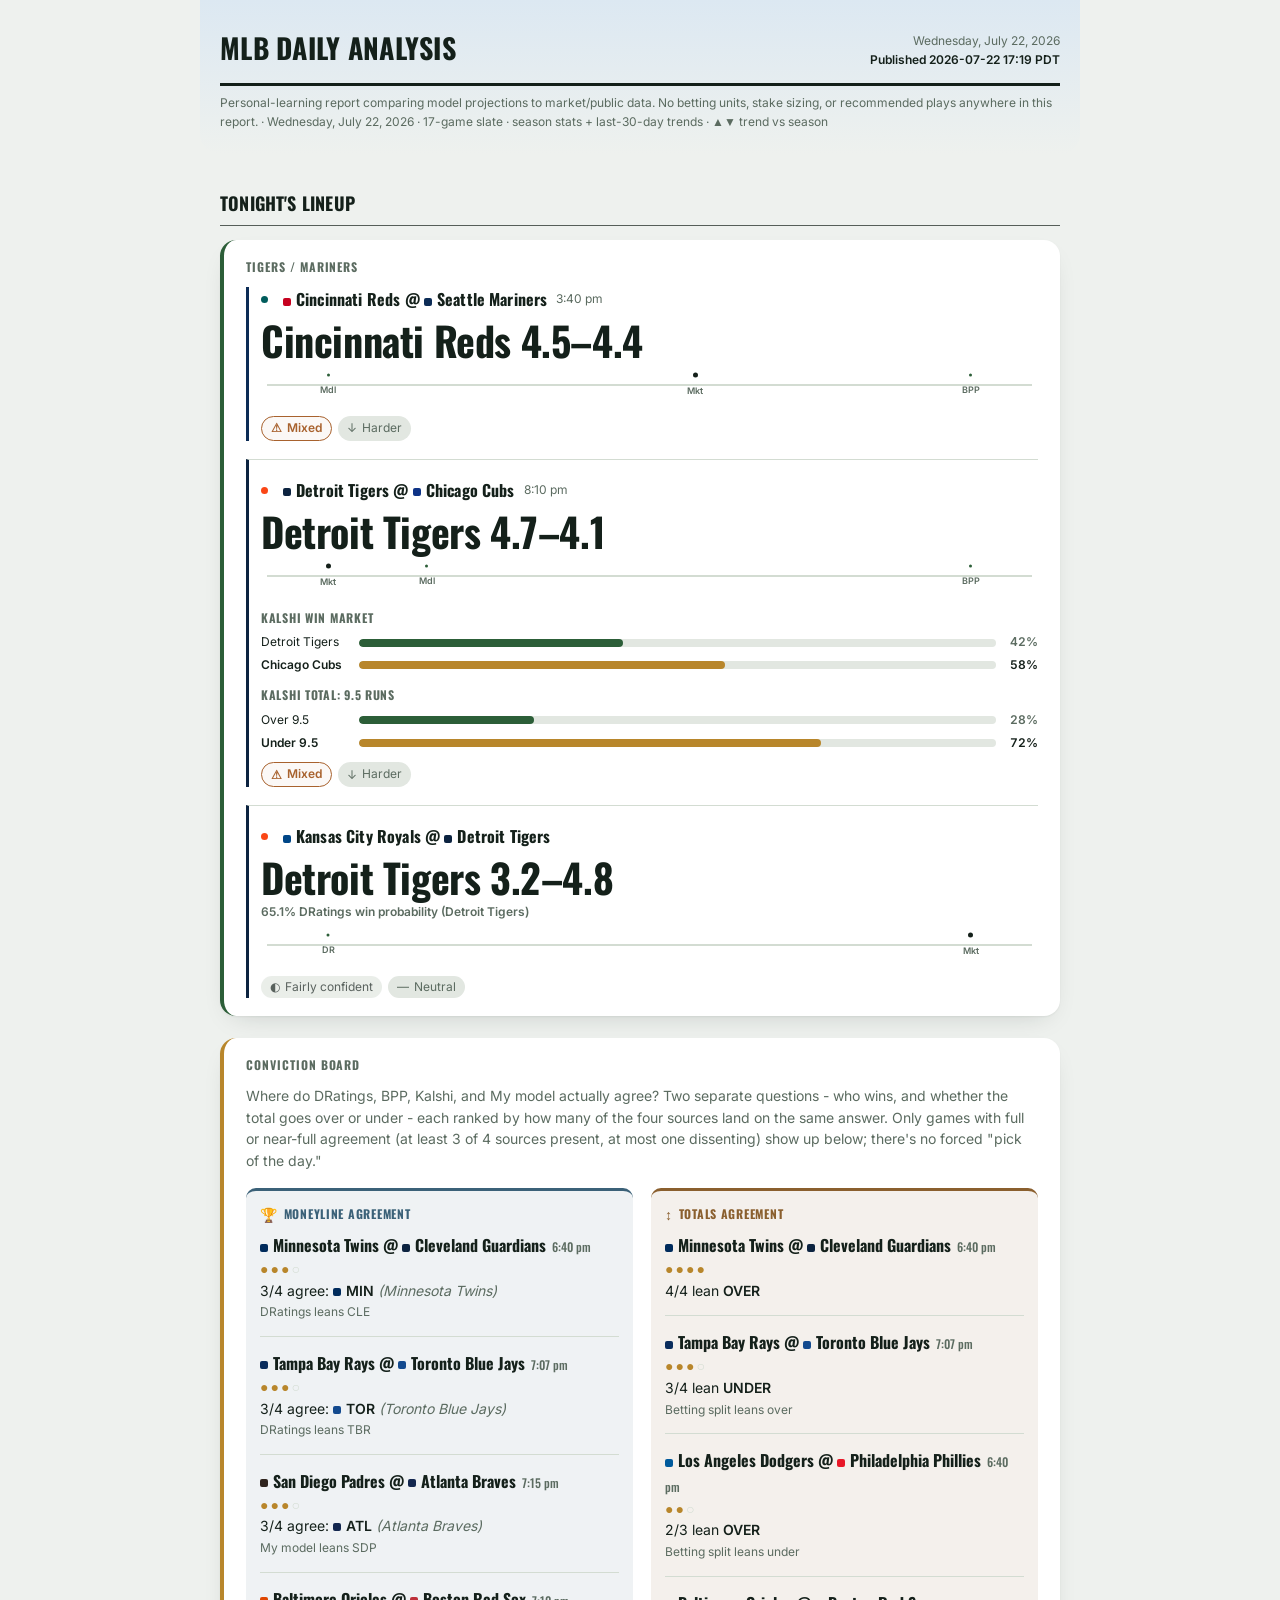
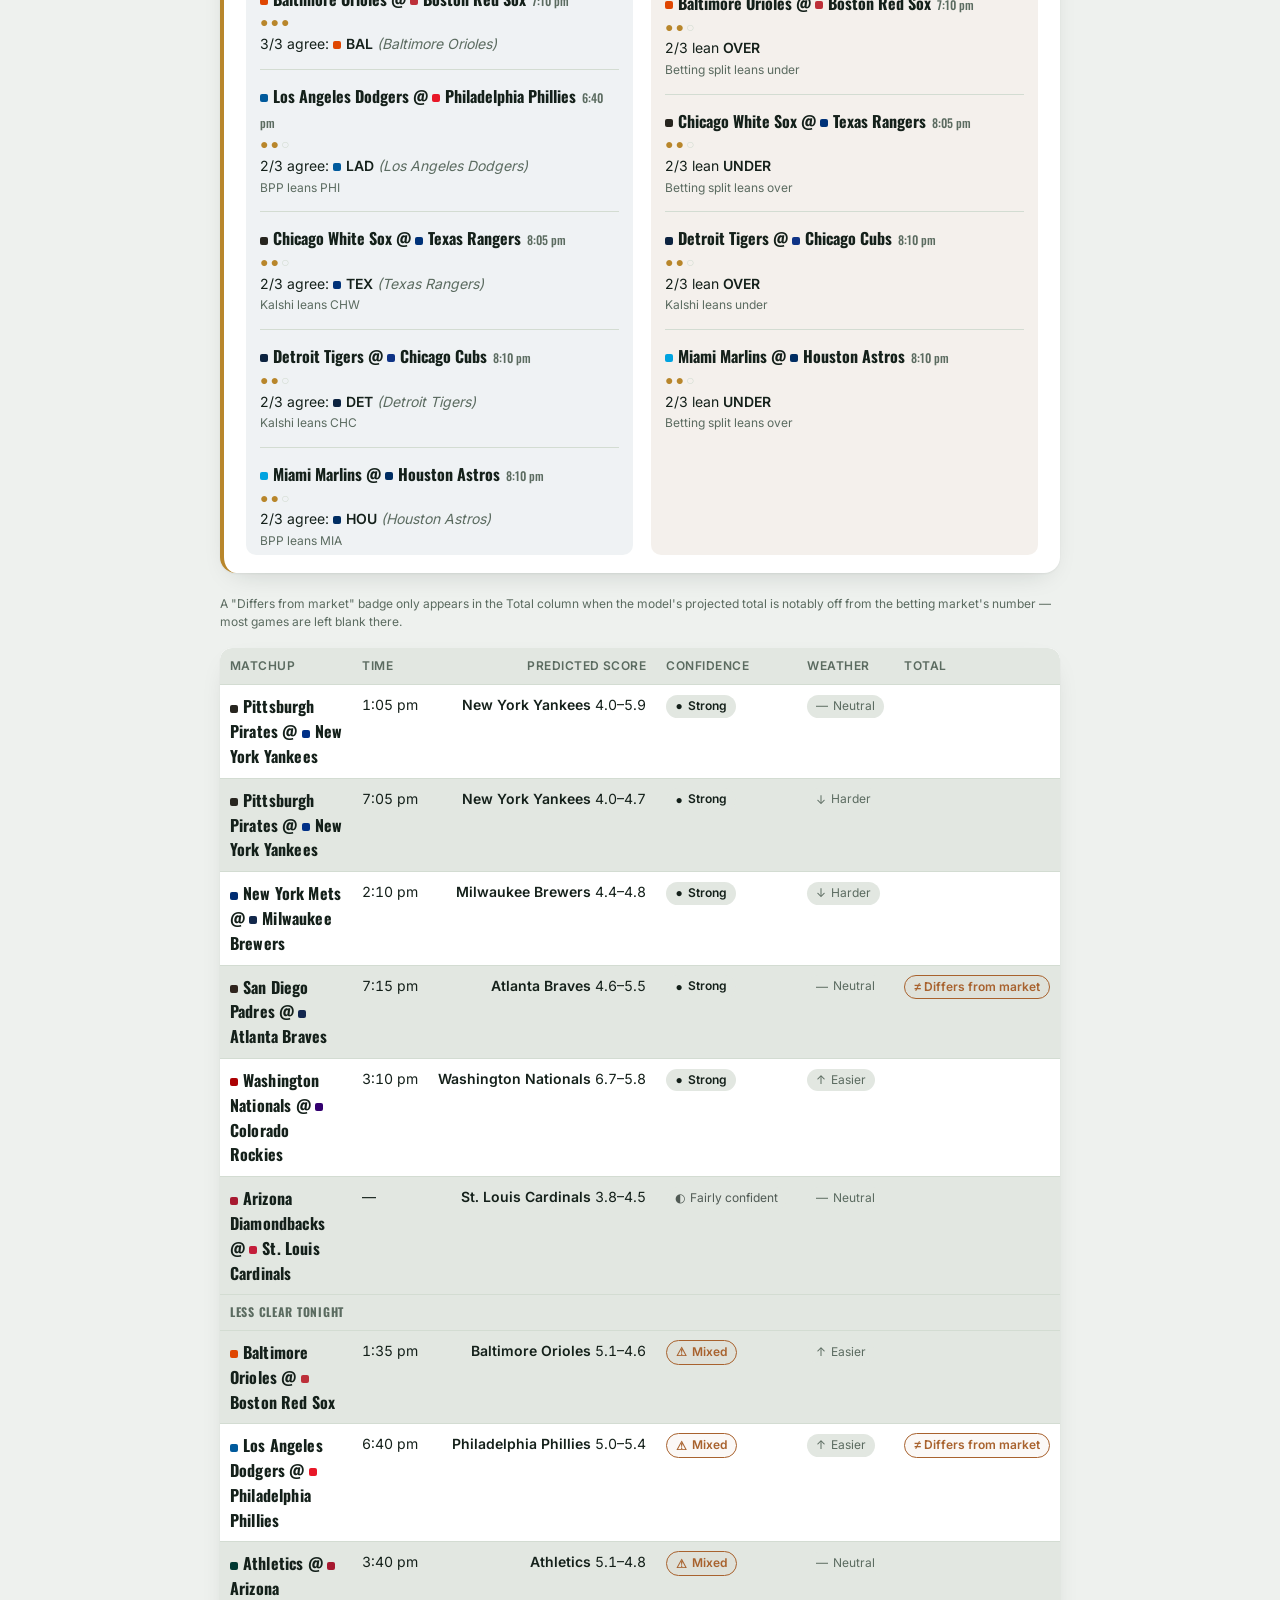
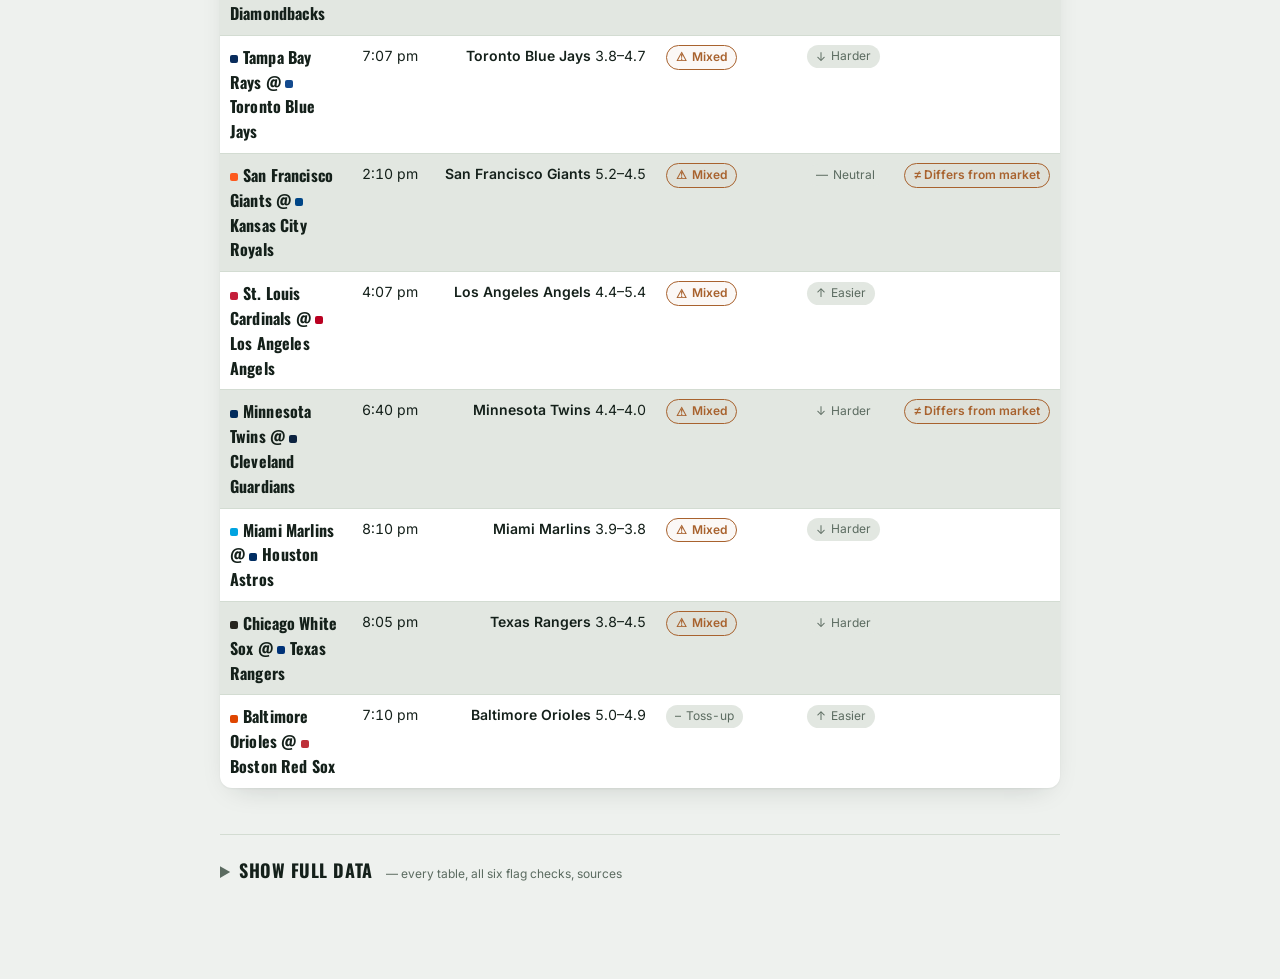
==== commit 8bd5a213: "Daily MLB analysis: 2026-07-23" ====
--- a/docs/index.html
+++ b/docs/index.html
@@ -119,12 +119,18 @@
   .eyebrow .rule { display: block; height: 1px; background: var(--ink); margin-top: 8px; opacity: 0.7; }
   .deep-dive .eyebrow .label { font-size: var(--fs-section); }
 
-  /* ---------- prose (Tonight in Plain English) ---------- */
+  /* ---------- prose (Tonight's Lineup) ---------- */
   .prose p { margin: 0 0 10px; font-size: var(--fs-body); }
   .g-row { display: inline-flex; align-items: center; flex-wrap: wrap; gap: 9px; }
   .g-head { font-family: var(--font-display); font-weight: 700; letter-spacing: 0.01em; font-size: var(--fs-name); }
   .g-time { color: var(--muted); font-size: var(--fs-fine); font-weight: 400; font-family: var(--font-body); }
   .muted { font-weight: 400; color: var(--muted); font-style: italic; }
+
+  /* small team-identifier chip - a dot of the team's real primary color
+     right before its name, everywhere a team name/abbrev appears. Just an
+     identifier, not a background wash - kept small and subtle on purpose. */
+  .team-chip { display: inline-block; width: 8px; height: 8px; border-radius: 2px;
+    margin-right: 5px; vertical-align: middle; flex: none; }
 
   /* status badges: icon + word together, always legible on their own -
      color is reserved for the two things that should visually pop
@@ -349,16 +355,18 @@
 
 
 
+
+
 <div class="hero-band">
 <div class="masthead">
   <h1>MLB Daily Analysis</h1>
-  <div class="meta">Wednesday, July 22, 2026<strong>Published 2026-07-22 17:01 PDT</strong></div>
+  <div class="meta">Wednesday, July 22, 2026<strong>Published 2026-07-22 17:19 PDT</strong></div>
 </div>
 <div class="disclaimer-strip">Personal-learning report comparing model projections to market/public data. No betting units, stake sizing, or recommended plays anywhere in this report. · Wednesday, July 22, 2026 · 17-game slate · season stats + last-30-day trends · ▲▼ trend vs season</div>
 
 </div>
 
-<div class="eyebrow"><span class="label">Tonight, in Plain English</span><span class="rule"></span></div>
+<div class="eyebrow"><span class="label">Tonight's Lineup</span><span class="rule"></span></div>
 <div class="prose">
 
 
@@ -367,7 +375,7 @@
   
   
   <div class="callout-game team-sea">
-    <div class="g-row"><span class="team-dot"></span><span class="g-head">Cincinnati Reds @ Seattle Mariners</span> <span class="g-time">3:40 pm</span></div>
+    <div class="g-row"><span class="team-dot"></span><span class="g-head"><span class="team-chip" style="background:#C6011F" title="CIN"></span>Cincinnati Reds @ <span class="team-chip" style="background:#0C2C56" title="SEA"></span>Seattle Mariners</span> <span class="g-time">3:40 pm</span></div>
     <div class="cg-score">
 <strong>Cincinnati Reds</strong> 4.5–4.4
 </div>
@@ -395,21 +403,17 @@
   
   
   <div class="callout-game team-det">
-    <div class="g-row"><span class="team-dot"></span><span class="g-head">Detroit Tigers @ Chicago Cubs</span> <span class="g-time">8:10 pm</span></div>
+    <div class="g-row"><span class="team-dot"></span><span class="g-head"><span class="team-chip" style="background:#0C2340" title="DET"></span>Detroit Tigers @ <span class="team-chip" style="background:#0E3386" title="CHC"></span>Chicago Cubs</span> <span class="g-time">8:10 pm</span></div>
     <div class="cg-score">
 <strong>Detroit Tigers</strong> 4.7–4.1
 </div>
     
 
 
-
-<div class="cg-pct">53.7% DRatings win probability (Chicago Cubs)</div>
-
-
     
 
-<div class="spark" title="Projected total runs: DR 8.0, BPP 8.8, Mdl 7.7, Mkt 7.5">
-<div class="spark-tick" style="left:41.6%"><span class="spark-dot"></span><span class="spark-label">DR</span></div><div class="spark-tick" style="left:92.0%"><span class="spark-dot"></span><span class="spark-label">BPP</span></div><div class="spark-tick" style="left:20.9%"><span class="spark-dot"></span><span class="spark-label">Mdl</span></div><div class="spark-tick is-market" style="left:8.0%"><span class="spark-dot"></span><span class="spark-label">Mkt</span></div>
+<div class="spark" title="Projected total runs: BPP 8.8, Mdl 7.7, Mkt 7.5">
+<div class="spark-tick" style="left:92.0%"><span class="spark-dot"></span><span class="spark-label">BPP</span></div><div class="spark-tick" style="left:20.9%"><span class="spark-dot"></span><span class="spark-label">Mdl</span></div><div class="spark-tick is-market" style="left:8.0%"><span class="spark-dot"></span><span class="spark-label">Mkt</span></div>
 </div>
 
 
@@ -420,15 +424,15 @@
   
 <div class="prob-row">
   <span class="prob-label">Detroit Tigers</span>
-  <span class="prob-bar-track"><span class="prob-bar-fill" style="width:46.5%"></span></span>
-  <span class="prob-pct">46%</span>
+  <span class="prob-bar-track"><span class="prob-bar-fill" style="width:41.5%"></span></span>
+  <span class="prob-pct">42%</span>
 </div>
 
   
 <div class="prob-row is-top">
   <span class="prob-label">Chicago Cubs</span>
-  <span class="prob-bar-track"><span class="prob-bar-fill" style="width:53.5%"></span></span>
-  <span class="prob-pct">54%</span>
+  <span class="prob-bar-track"><span class="prob-bar-fill" style="width:57.5%"></span></span>
+  <span class="prob-pct">58%</span>
 </div>
 
 </div>
@@ -440,15 +444,15 @@
   
 <div class="prob-row">
   <span class="prob-label">Over 9.5</span>
-  <span class="prob-bar-track"><span class="prob-bar-fill" style="width:34.5%"></span></span>
-  <span class="prob-pct">34%</span>
+  <span class="prob-bar-track"><span class="prob-bar-fill" style="width:27.5%"></span></span>
+  <span class="prob-pct">28%</span>
 </div>
 
   
 <div class="prob-row is-top">
   <span class="prob-label">Under 9.5</span>
-  <span class="prob-bar-track"><span class="prob-bar-fill" style="width:65.5%"></span></span>
-  <span class="prob-pct">66%</span>
+  <span class="prob-bar-track"><span class="prob-bar-fill" style="width:72.5%"></span></span>
+  <span class="prob-pct">72%</span>
 </div>
 
 </div>
@@ -458,6 +462,38 @@
 
 <span class="badge badge-confidence conf-mixed" title="mixed signals"><span class="badge-icon">⚠</span>Mixed</span>
 <span class="badge badge-weather" title="Weather makes scoring notably harder"><span class="badge-icon">↓</span>Harder</span>
+
+</div>
+  </div>
+  
+  
+  <div class="callout-game team-det">
+    <div class="g-row"><span class="team-dot"></span><span class="g-head"><span class="team-chip" style="background:#004687" title="KCR"></span>Kansas City Royals @ <span class="team-chip" style="background:#0C2340" title="DET"></span>Detroit Tigers</span></div>
+    <div class="cg-score">
+<strong>Detroit Tigers</strong> 3.2–4.8
+</div>
+    
+
+
+
+<div class="cg-pct">65.1% DRatings win probability (Detroit Tigers)</div>
+
+
+    
+
+<div class="spark" title="Projected total runs: DR 8.0, Mkt 8.0">
+<div class="spark-tick" style="left:8.0%"><span class="spark-dot"></span><span class="spark-label">DR</span></div><div class="spark-tick is-market" style="left:92.0%"><span class="spark-dot"></span><span class="spark-label">Mkt</span></div>
+</div>
+
+
+    
+
+
+
+    <div class="cg-badges">
+
+<span class="badge badge-confidence conf-fair" title="fairly confident pick"><span class="badge-icon">◐</span>Fairly confident</span>
+<span class="badge badge-weather" title="Weather "><span class="badge-icon">—</span>Neutral</span>
 
 </div>
   </div>
@@ -474,73 +510,88 @@
       
       
 <div class="board-row">
-  <div class="br-matchup">Chicago White Sox @ Texas Rangers<span class="br-time">8:05 pm</span></div>
+  <div class="br-matchup"><span class="team-chip" style="background:#002B5C" title="MIN"></span>Minnesota Twins @ <span class="team-chip" style="background:#0C2340" title="CLE"></span>Cleveland Guardians<span class="br-time">6:40 pm</span></div>
   
 <span class="board-dots"><span class="dot-on">●</span><span class="dot-on">●</span><span class="dot-on">●</span><span class="dot-off">○</span></span>
 
-  <div class="board-verdict">3/4 agree: <strong>TEX</strong> <span class="muted">(Texas Rangers)</span></div>
+  <div class="board-verdict">3/4 agree: <span class="team-chip" style="background:#002B5C" title="MIN"></span><strong>MIN</strong> <span class="muted">(Minnesota Twins)</span></div>
+  
+  <div class="board-dissent">DRatings leans CLE</div>
+  
+</div>
+
+<div class="board-row">
+  <div class="br-matchup"><span class="team-chip" style="background:#092C5C" title="TBR"></span>Tampa Bay Rays @ <span class="team-chip" style="background:#134A8E" title="TOR"></span>Toronto Blue Jays<span class="br-time">7:07 pm</span></div>
+  
+<span class="board-dots"><span class="dot-on">●</span><span class="dot-on">●</span><span class="dot-on">●</span><span class="dot-off">○</span></span>
+
+  <div class="board-verdict">3/4 agree: <span class="team-chip" style="background:#134A8E" title="TOR"></span><strong>TOR</strong> <span class="muted">(Toronto Blue Jays)</span></div>
+  
+  <div class="board-dissent">DRatings leans TBR</div>
+  
+</div>
+
+<div class="board-row">
+  <div class="br-matchup"><span class="team-chip" style="background:#2F241D" title="SDP"></span>San Diego Padres @ <span class="team-chip" style="background:#13274F" title="ATL"></span>Atlanta Braves<span class="br-time">7:15 pm</span></div>
+  
+<span class="board-dots"><span class="dot-on">●</span><span class="dot-on">●</span><span class="dot-on">●</span><span class="dot-off">○</span></span>
+
+  <div class="board-verdict">3/4 agree: <span class="team-chip" style="background:#13274F" title="ATL"></span><strong>ATL</strong> <span class="muted">(Atlanta Braves)</span></div>
+  
+  <div class="board-dissent">My model leans SDP</div>
+  
+</div>
+
+<div class="board-row">
+  <div class="br-matchup"><span class="team-chip" style="background:#DF4601" title="BAL"></span>Baltimore Orioles @ <span class="team-chip" style="background:#BD3039" title="BOS"></span>Boston Red Sox<span class="br-time">7:10 pm</span></div>
+  
+<span class="board-dots"><span class="dot-on">●</span><span class="dot-on">●</span><span class="dot-on">●</span></span>
+
+  <div class="board-verdict">3/3 agree: <span class="team-chip" style="background:#DF4601" title="BAL"></span><strong>BAL</strong> <span class="muted">(Baltimore Orioles)</span></div>
+  
+</div>
+
+<div class="board-row">
+  <div class="br-matchup"><span class="team-chip" style="background:#005A9C" title="LAD"></span>Los Angeles Dodgers @ <span class="team-chip" style="background:#E81828" title="PHI"></span>Philadelphia Phillies<span class="br-time">6:40 pm</span></div>
+  
+<span class="board-dots"><span class="dot-on">●</span><span class="dot-on">●</span><span class="dot-off">○</span></span>
+
+  <div class="board-verdict">2/3 agree: <span class="team-chip" style="background:#005A9C" title="LAD"></span><strong>LAD</strong> <span class="muted">(Los Angeles Dodgers)</span></div>
+  
+  <div class="board-dissent">BPP leans PHI</div>
+  
+</div>
+
+<div class="board-row">
+  <div class="br-matchup"><span class="team-chip" style="background:#27251F" title="CHW"></span>Chicago White Sox @ <span class="team-chip" style="background:#003278" title="TEX"></span>Texas Rangers<span class="br-time">8:05 pm</span></div>
+  
+<span class="board-dots"><span class="dot-on">●</span><span class="dot-on">●</span><span class="dot-off">○</span></span>
+
+  <div class="board-verdict">2/3 agree: <span class="team-chip" style="background:#003278" title="TEX"></span><strong>TEX</strong> <span class="muted">(Texas Rangers)</span></div>
   
   <div class="board-dissent">Kalshi leans CHW</div>
   
 </div>
 
 <div class="board-row">
-  <div class="br-matchup">Miami Marlins @ Houston Astros<span class="br-time">8:10 pm</span></div>
-  
-<span class="board-dots"><span class="dot-on">●</span><span class="dot-on">●</span><span class="dot-on">●</span><span class="dot-off">○</span></span>
-
-  <div class="board-verdict">3/4 agree: <strong>HOU</strong> <span class="muted">(Houston Astros)</span></div>
+  <div class="br-matchup"><span class="team-chip" style="background:#0C2340" title="DET"></span>Detroit Tigers @ <span class="team-chip" style="background:#0E3386" title="CHC"></span>Chicago Cubs<span class="br-time">8:10 pm</span></div>
+  
+<span class="board-dots"><span class="dot-on">●</span><span class="dot-on">●</span><span class="dot-off">○</span></span>
+
+  <div class="board-verdict">2/3 agree: <span class="team-chip" style="background:#0C2340" title="DET"></span><strong>DET</strong> <span class="muted">(Detroit Tigers)</span></div>
+  
+  <div class="board-dissent">Kalshi leans CHC</div>
+  
+</div>
+
+<div class="board-row">
+  <div class="br-matchup"><span class="team-chip" style="background:#00A3E0" title="MIA"></span>Miami Marlins @ <span class="team-chip" style="background:#002D62" title="HOU"></span>Houston Astros<span class="br-time">8:10 pm</span></div>
+  
+<span class="board-dots"><span class="dot-on">●</span><span class="dot-on">●</span><span class="dot-off">○</span></span>
+
+  <div class="board-verdict">2/3 agree: <span class="team-chip" style="background:#002D62" title="HOU"></span><strong>HOU</strong> <span class="muted">(Houston Astros)</span></div>
   
   <div class="board-dissent">BPP leans MIA</div>
-  
-</div>
-
-<div class="board-row">
-  <div class="br-matchup">Minnesota Twins @ Cleveland Guardians<span class="br-time">6:40 pm</span></div>
-  
-<span class="board-dots"><span class="dot-on">●</span><span class="dot-on">●</span><span class="dot-on">●</span></span>
-
-  <div class="board-verdict">3/3 agree: <strong>MIN</strong> <span class="muted">(Minnesota Twins)</span></div>
-  
-</div>
-
-<div class="board-row">
-  <div class="br-matchup">Tampa Bay Rays @ Toronto Blue Jays<span class="br-time">7:07 pm</span></div>
-  
-<span class="board-dots"><span class="dot-on">●</span><span class="dot-on">●</span><span class="dot-on">●</span></span>
-
-  <div class="board-verdict">3/3 agree: <strong>TOR</strong> <span class="muted">(Toronto Blue Jays)</span></div>
-  
-</div>
-
-<div class="board-row">
-  <div class="br-matchup">Baltimore Orioles @ Boston Red Sox<span class="br-time">7:10 pm</span></div>
-  
-<span class="board-dots"><span class="dot-on">●</span><span class="dot-on">●</span><span class="dot-on">●</span></span>
-
-  <div class="board-verdict">3/3 agree: <strong>BAL</strong> <span class="muted">(Baltimore Orioles)</span></div>
-  
-</div>
-
-<div class="board-row">
-  <div class="br-matchup">Los Angeles Dodgers @ Philadelphia Phillies<span class="br-time">6:40 pm</span></div>
-  
-<span class="board-dots"><span class="dot-on">●</span><span class="dot-on">●</span><span class="dot-off">○</span></span>
-
-  <div class="board-verdict">2/3 agree: <strong>LAD</strong> <span class="muted">(Los Angeles Dodgers)</span></div>
-  
-  <div class="board-dissent">BPP leans PHI</div>
-  
-</div>
-
-<div class="board-row">
-  <div class="br-matchup">San Diego Padres @ Atlanta Braves<span class="br-time">7:15 pm</span></div>
-  
-<span class="board-dots"><span class="dot-on">●</span><span class="dot-on">●</span><span class="dot-off">○</span></span>
-
-  <div class="board-verdict">2/3 agree: <strong>ATL</strong> <span class="muted">(Atlanta Braves)</span></div>
-  
-  <div class="board-dissent">My model leans SDP</div>
   
 </div>
 
@@ -551,66 +602,77 @@
       
       
 <div class="board-row">
-  <div class="br-matchup">Detroit Tigers @ Chicago Cubs<span class="br-time">8:10 pm</span></div>
+  <div class="br-matchup"><span class="team-chip" style="background:#002B5C" title="MIN"></span>Minnesota Twins @ <span class="team-chip" style="background:#0C2340" title="CLE"></span>Cleveland Guardians<span class="br-time">6:40 pm</span></div>
+  
+<span class="board-dots"><span class="dot-on">●</span><span class="dot-on">●</span><span class="dot-on">●</span><span class="dot-on">●</span></span>
+
+  <div class="board-verdict">4/4 lean <strong>OVER</strong></div>
+  
+</div>
+
+<div class="board-row">
+  <div class="br-matchup"><span class="team-chip" style="background:#092C5C" title="TBR"></span>Tampa Bay Rays @ <span class="team-chip" style="background:#134A8E" title="TOR"></span>Toronto Blue Jays<span class="br-time">7:07 pm</span></div>
   
 <span class="board-dots"><span class="dot-on">●</span><span class="dot-on">●</span><span class="dot-on">●</span><span class="dot-off">○</span></span>
 
-  <div class="board-verdict">3/4 lean <strong>OVER</strong></div>
+  <div class="board-verdict">3/4 lean <strong>UNDER</strong></div>
+  
+  <div class="board-dissent">Betting split leans over</div>
+  
+</div>
+
+<div class="board-row">
+  <div class="br-matchup"><span class="team-chip" style="background:#005A9C" title="LAD"></span>Los Angeles Dodgers @ <span class="team-chip" style="background:#E81828" title="PHI"></span>Philadelphia Phillies<span class="br-time">6:40 pm</span></div>
+  
+<span class="board-dots"><span class="dot-on">●</span><span class="dot-on">●</span><span class="dot-off">○</span></span>
+
+  <div class="board-verdict">2/3 lean <strong>OVER</strong></div>
+  
+  <div class="board-dissent">Betting split leans under</div>
+  
+</div>
+
+<div class="board-row">
+  <div class="br-matchup"><span class="team-chip" style="background:#DF4601" title="BAL"></span>Baltimore Orioles @ <span class="team-chip" style="background:#BD3039" title="BOS"></span>Boston Red Sox<span class="br-time">7:10 pm</span></div>
+  
+<span class="board-dots"><span class="dot-on">●</span><span class="dot-on">●</span><span class="dot-off">○</span></span>
+
+  <div class="board-verdict">2/3 lean <strong>OVER</strong></div>
+  
+  <div class="board-dissent">Betting split leans under</div>
+  
+</div>
+
+<div class="board-row">
+  <div class="br-matchup"><span class="team-chip" style="background:#27251F" title="CHW"></span>Chicago White Sox @ <span class="team-chip" style="background:#003278" title="TEX"></span>Texas Rangers<span class="br-time">8:05 pm</span></div>
+  
+<span class="board-dots"><span class="dot-on">●</span><span class="dot-on">●</span><span class="dot-off">○</span></span>
+
+  <div class="board-verdict">2/3 lean <strong>UNDER</strong></div>
+  
+  <div class="board-dissent">Betting split leans over</div>
+  
+</div>
+
+<div class="board-row">
+  <div class="br-matchup"><span class="team-chip" style="background:#0C2340" title="DET"></span>Detroit Tigers @ <span class="team-chip" style="background:#0E3386" title="CHC"></span>Chicago Cubs<span class="br-time">8:10 pm</span></div>
+  
+<span class="board-dots"><span class="dot-on">●</span><span class="dot-on">●</span><span class="dot-off">○</span></span>
+
+  <div class="board-verdict">2/3 lean <strong>OVER</strong></div>
   
   <div class="board-dissent">Kalshi leans under</div>
   
 </div>
 
 <div class="board-row">
-  <div class="br-matchup">Minnesota Twins @ Cleveland Guardians<span class="br-time">6:40 pm</span></div>
-  
-<span class="board-dots"><span class="dot-on">●</span><span class="dot-on">●</span><span class="dot-on">●</span></span>
-
-  <div class="board-verdict">3/3 lean <strong>OVER</strong></div>
-  
-</div>
-
-<div class="board-row">
-  <div class="br-matchup">Los Angeles Dodgers @ Philadelphia Phillies<span class="br-time">6:40 pm</span></div>
+  <div class="br-matchup"><span class="team-chip" style="background:#00A3E0" title="MIA"></span>Miami Marlins @ <span class="team-chip" style="background:#002D62" title="HOU"></span>Houston Astros<span class="br-time">8:10 pm</span></div>
   
 <span class="board-dots"><span class="dot-on">●</span><span class="dot-on">●</span><span class="dot-off">○</span></span>
 
   <div class="board-verdict">2/3 lean <strong>UNDER</strong></div>
   
-  <div class="board-dissent">BPP leans over</div>
-  
-</div>
-
-<div class="board-row">
-  <div class="br-matchup">Tampa Bay Rays @ Toronto Blue Jays<span class="br-time">7:07 pm</span></div>
-  
-<span class="board-dots"><span class="dot-on">●</span><span class="dot-on">●</span><span class="dot-off">○</span></span>
-
-  <div class="board-verdict">2/3 lean <strong>UNDER</strong></div>
-  
   <div class="board-dissent">Betting split leans over</div>
-  
-</div>
-
-<div class="board-row">
-  <div class="br-matchup">Baltimore Orioles @ Boston Red Sox<span class="br-time">7:10 pm</span></div>
-  
-<span class="board-dots"><span class="dot-on">●</span><span class="dot-on">●</span><span class="dot-off">○</span></span>
-
-  <div class="board-verdict">2/3 lean <strong>OVER</strong></div>
-  
-  <div class="board-dissent">Betting split leans under</div>
-  
-</div>
-
-<div class="board-row">
-  <div class="br-matchup">San Diego Padres @ Atlanta Braves<span class="br-time">7:15 pm</span></div>
-  
-<span class="board-dots"><span class="dot-on">●</span><span class="dot-on">●</span><span class="dot-off">○</span></span>
-
-  <div class="board-verdict">2/3 lean <strong>OVER</strong></div>
-  
-  <div class="board-dissent">Kalshi leans under</div>
   
 </div>
 
@@ -626,7 +688,7 @@
 <tbody>
 
 <tr>
-<td><span class="g-head">Pittsburgh Pirates @ New York Yankees</span></td>
+<td><span class="g-head"><span class="team-chip" style="background:#27251F" title="PIT"></span>Pittsburgh Pirates @ <span class="team-chip" style="background:#003087" title="NYY"></span>New York Yankees</span></td>
 <td style="white-space:nowrap">1:05 pm</td>
 <td class="num">
 <strong>New York Yankees</strong> 4.0–5.9
@@ -637,7 +699,7 @@
 </tr>
 
 <tr>
-<td><span class="g-head">Pittsburgh Pirates @ New York Yankees</span></td>
+<td><span class="g-head"><span class="team-chip" style="background:#27251F" title="PIT"></span>Pittsburgh Pirates @ <span class="team-chip" style="background:#003087" title="NYY"></span>New York Yankees</span></td>
 <td style="white-space:nowrap">7:05 pm</td>
 <td class="num">
 <strong>New York Yankees</strong> 4.0–4.7
@@ -648,7 +710,7 @@
 </tr>
 
 <tr>
-<td><span class="g-head">New York Mets @ Milwaukee Brewers</span></td>
+<td><span class="g-head"><span class="team-chip" style="background:#002D72" title="NYM"></span>New York Mets @ <span class="team-chip" style="background:#12284B" title="MIL"></span>Milwaukee Brewers</span></td>
 <td style="white-space:nowrap">2:10 pm</td>
 <td class="num">
 <strong>Milwaukee Brewers</strong> 4.4–4.8
@@ -659,7 +721,18 @@
 </tr>
 
 <tr>
-<td><span class="g-head">Washington Nationals @ Colorado Rockies</span></td>
+<td><span class="g-head"><span class="team-chip" style="background:#2F241D" title="SDP"></span>San Diego Padres @ <span class="team-chip" style="background:#13274F" title="ATL"></span>Atlanta Braves</span></td>
+<td style="white-space:nowrap">7:15 pm</td>
+<td class="num">
+<strong>Atlanta Braves</strong> 4.6–5.5
+</td>
+<td><span class="badge badge-confidence conf-strong" title="strong consensus"><span class="badge-icon">●</span>Strong</span></td>
+<td><span class="badge badge-weather" title="Weather close to a neutral effect on scoring"><span class="badge-icon">—</span>Neutral</span></td>
+<td><span class="badge badge-flag" title="Model total differs notably from the market number">≠ Differs from market</span></td>
+</tr>
+
+<tr>
+<td><span class="g-head"><span class="team-chip" style="background:#AB0003" title="WSN"></span>Washington Nationals @ <span class="team-chip" style="background:#33006F" title="COL"></span>Colorado Rockies</span></td>
 <td style="white-space:nowrap">3:10 pm</td>
 <td class="num">
 <strong>Washington Nationals</strong> 6.7–5.8
@@ -670,21 +743,21 @@
 </tr>
 
 <tr>
-<td><span class="g-head">San Diego Padres @ Atlanta Braves</span></td>
-<td style="white-space:nowrap">7:15 pm</td>
+<td><span class="g-head"><span class="team-chip" style="background:#A71930" title="ARI"></span>Arizona Diamondbacks @ <span class="team-chip" style="background:#C41E3A" title="STL"></span>St. Louis Cardinals</span></td>
+<td style="white-space:nowrap">—</td>
 <td class="num">
-<strong>Atlanta Braves</strong> 4.6–5.5
+<strong>St. Louis Cardinals</strong> 3.8–4.5
 </td>
-<td><span class="badge badge-confidence conf-strong" title="strong consensus"><span class="badge-icon">●</span>Strong</span></td>
-<td><span class="badge badge-weather" title="Weather close to a neutral effect on scoring"><span class="badge-icon">—</span>Neutral</span></td>
-<td><span class="badge badge-flag" title="Model total differs notably from the market number">≠ Differs from market</span></td>
+<td><span class="badge badge-confidence conf-fair" title="fairly confident pick"><span class="badge-icon">◐</span>Fairly confident</span></td>
+<td><span class="badge badge-weather" title="Weather "><span class="badge-icon">—</span>Neutral</span></td>
+<td></td>
 </tr>
 
 
 <tr class="section-row"><td colspan="6">Less clear tonight</td></tr>
 
 <tr>
-<td><span class="g-head">Baltimore Orioles @ Boston Red Sox</span></td>
+<td><span class="g-head"><span class="team-chip" style="background:#DF4601" title="BAL"></span>Baltimore Orioles @ <span class="team-chip" style="background:#BD3039" title="BOS"></span>Boston Red Sox</span></td>
 <td style="white-space:nowrap">1:35 pm</td>
 <td class="num">
 <strong>Baltimore Orioles</strong> 5.1–4.6
@@ -695,7 +768,7 @@
 </tr>
 
 <tr>
-<td><span class="g-head">Los Angeles Dodgers @ Philadelphia Phillies</span></td>
+<td><span class="g-head"><span class="team-chip" style="background:#005A9C" title="LAD"></span>Los Angeles Dodgers @ <span class="team-chip" style="background:#E81828" title="PHI"></span>Philadelphia Phillies</span></td>
 <td style="white-space:nowrap">6:40 pm</td>
 <td class="num">
 <strong>Philadelphia Phillies</strong> 5.0–5.4
@@ -706,7 +779,7 @@
 </tr>
 
 <tr>
-<td><span class="g-head">Athletics @ Arizona Diamondbacks</span></td>
+<td><span class="g-head"><span class="team-chip" style="background:#003831" title="ATH"></span>Athletics @ <span class="team-chip" style="background:#A71930" title="ARI"></span>Arizona Diamondbacks</span></td>
 <td style="white-space:nowrap">3:40 pm</td>
 <td class="num">
 <strong>Athletics</strong> 5.1–4.8
@@ -717,7 +790,7 @@
 </tr>
 
 <tr>
-<td><span class="g-head">Tampa Bay Rays @ Toronto Blue Jays</span></td>
+<td><span class="g-head"><span class="team-chip" style="background:#092C5C" title="TBR"></span>Tampa Bay Rays @ <span class="team-chip" style="background:#134A8E" title="TOR"></span>Toronto Blue Jays</span></td>
 <td style="white-space:nowrap">7:07 pm</td>
 <td class="num">
 <strong>Toronto Blue Jays</strong> 3.8–4.7
@@ -728,7 +801,7 @@
 </tr>
 
 <tr>
-<td><span class="g-head">San Francisco Giants @ Kansas City Royals</span></td>
+<td><span class="g-head"><span class="team-chip" style="background:#FD5A1E" title="SFG"></span>San Francisco Giants @ <span class="team-chip" style="background:#004687" title="KCR"></span>Kansas City Royals</span></td>
 <td style="white-space:nowrap">2:10 pm</td>
 <td class="num">
 <strong>San Francisco Giants</strong> 5.2–4.5
@@ -739,7 +812,7 @@
 </tr>
 
 <tr>
-<td><span class="g-head">St. Louis Cardinals @ Los Angeles Angels</span></td>
+<td><span class="g-head"><span class="team-chip" style="background:#C41E3A" title="STL"></span>St. Louis Cardinals @ <span class="team-chip" style="background:#BA0021" title="LAA"></span>Los Angeles Angels</span></td>
 <td style="white-space:nowrap">4:07 pm</td>
 <td class="num">
 <strong>Los Angeles Angels</strong> 4.4–5.4
@@ -750,7 +823,18 @@
 </tr>
 
 <tr>
-<td><span class="g-head">Miami Marlins @ Houston Astros</span></td>
+<td><span class="g-head"><span class="team-chip" style="background:#002B5C" title="MIN"></span>Minnesota Twins @ <span class="team-chip" style="background:#0C2340" title="CLE"></span>Cleveland Guardians</span></td>
+<td style="white-space:nowrap">6:40 pm</td>
+<td class="num">
+<strong>Minnesota Twins</strong> 4.4–4.0
+</td>
+<td><span class="badge badge-confidence conf-mixed" title="mixed signals"><span class="badge-icon">⚠</span>Mixed</span></td>
+<td><span class="badge badge-weather" title="Weather makes scoring notably harder"><span class="badge-icon">↓</span>Harder</span></td>
+<td><span class="badge badge-flag" title="Model total differs notably from the market number">≠ Differs from market</span></td>
+</tr>
+
+<tr>
+<td><span class="g-head"><span class="team-chip" style="background:#00A3E0" title="MIA"></span>Miami Marlins @ <span class="team-chip" style="background:#002D62" title="HOU"></span>Houston Astros</span></td>
 <td style="white-space:nowrap">8:10 pm</td>
 <td class="num">
 <strong>Miami Marlins</strong> 3.9–3.8
@@ -761,35 +845,24 @@
 </tr>
 
 <tr>
-<td><span class="g-head">Minnesota Twins @ Cleveland Guardians</span></td>
-<td style="white-space:nowrap">6:40 pm</td>
+<td><span class="g-head"><span class="team-chip" style="background:#27251F" title="CHW"></span>Chicago White Sox @ <span class="team-chip" style="background:#003278" title="TEX"></span>Texas Rangers</span></td>
+<td style="white-space:nowrap">8:05 pm</td>
 <td class="num">
-<strong>Minnesota Twins</strong> 4.4–4.0
+<strong>Texas Rangers</strong> 3.8–4.5
 </td>
 <td><span class="badge badge-confidence conf-mixed" title="mixed signals"><span class="badge-icon">⚠</span>Mixed</span></td>
 <td><span class="badge badge-weather" title="Weather makes scoring notably harder"><span class="badge-icon">↓</span>Harder</span></td>
-<td><span class="badge badge-flag" title="Model total differs notably from the market number">≠ Differs from market</span></td>
-</tr>
-
-<tr>
-<td><span class="g-head">Baltimore Orioles @ Boston Red Sox</span></td>
+<td></td>
+</tr>
+
+<tr>
+<td><span class="g-head"><span class="team-chip" style="background:#DF4601" title="BAL"></span>Baltimore Orioles @ <span class="team-chip" style="background:#BD3039" title="BOS"></span>Boston Red Sox</span></td>
 <td style="white-space:nowrap">7:10 pm</td>
 <td class="num">
 <strong>Baltimore Orioles</strong> 5.0–4.9
 </td>
 <td><span class="badge badge-confidence conf-tossup" title="not much consensus"><span class="badge-icon">–</span>Toss-up</span></td>
 <td><span class="badge badge-weather" title="Weather makes scoring notably easier"><span class="badge-icon">↑</span>Easier</span></td>
-<td></td>
-</tr>
-
-<tr>
-<td><span class="g-head">Chicago White Sox @ Texas Rangers</span></td>
-<td style="white-space:nowrap">8:05 pm</td>
-<td class="num">
-<strong>Texas Rangers</strong> 3.8–4.5
-</td>
-<td><span class="badge badge-confidence conf-tossup" title="not much consensus"><span class="badge-icon">–</span>Toss-up</span></td>
-<td><span class="badge badge-weather" title="Weather makes scoring notably harder"><span class="badge-icon">↓</span>Harder</span></td>
 <td></td>
 </tr>
 
@@ -824,39 +897,43 @@
 <thead><tr><th>Matchup</th><th>Time</th><th>Venue</th><th>Away Pitcher</th><th>Home Pitcher</th></tr></thead>
 <tbody>
 
-<tr><td style="font-weight:600; white-space:nowrap">PIT @ NYY</td><td>1:05 pm</td><td>Yankee</td><td>M. Keller</td><td>G. Cole</td></tr>
-
-<tr><td style="font-weight:600; white-space:nowrap">BAL @ BOS</td><td>1:35 pm</td><td>Fenway</td><td>D. Kremer</td><td>J. Bennett</td></tr>
-
-<tr><td style="font-weight:600; white-space:nowrap">NYM @ MIL</td><td>2:10 pm</td><td>American Family</td><td>C. Scott</td><td>L. Henderson</td></tr>
-
-<tr><td style="font-weight:600; white-space:nowrap">SFG @ KCR</td><td>2:10 pm</td><td>Kauffman</td><td>L. Roupp</td><td>S. Lugo</td></tr>
-
-<tr><td style="font-weight:600; white-space:nowrap">WSN @ COL</td><td>3:10 pm</td><td>Coors</td><td>C. Cavalli</td><td>G. Hughes</td></tr>
-
-<tr><td style="font-weight:600; white-space:nowrap">ATH @ ARI</td><td>3:40 pm</td><td>Chase</td><td>G. Jump</td><td>M. Kelly</td></tr>
-
-<tr><td style="font-weight:600; white-space:nowrap">CIN @ SEA</td><td>3:40 pm</td><td>T-Mobile</td><td>B. Singer</td><td>E. Hancock</td></tr>
-
-<tr><td style="font-weight:600; white-space:nowrap">STL @ LAA</td><td>4:07 pm</td><td>Angels</td><td>H. Dobbins</td><td>R. Detmers</td></tr>
-
-<tr><td style="font-weight:600; white-space:nowrap">LAD @ PHI</td><td>6:40 pm</td><td>Citizens Bank</td><td>E. Lauer</td><td>A. Nola</td></tr>
-
-<tr><td style="font-weight:600; white-space:nowrap">MIN @ CLE</td><td>6:40 pm</td><td>Progressive</td><td>B. Ober</td><td>S. Cecconi</td></tr>
-
-<tr><td style="font-weight:600; white-space:nowrap">PIT @ NYY</td><td>7:05 pm</td><td>Yankee</td><td>B. Chandler</td><td>M. Fried</td></tr>
-
-<tr><td style="font-weight:600; white-space:nowrap">TBR @ TOR</td><td>7:07 pm</td><td>Rogers Centre</td><td>G. Jax</td><td>B. Fisher</td></tr>
-
-<tr><td style="font-weight:600; white-space:nowrap">BAL @ BOS</td><td>7:10 pm</td><td>Fenway</td><td>K. Bradish</td><td>E. Rivera</td></tr>
-
-<tr><td style="font-weight:600; white-space:nowrap">SDP @ ATL</td><td>7:15 pm</td><td>Truist</td><td>M. King</td><td>M. Perez</td></tr>
-
-<tr><td style="font-weight:600; white-space:nowrap">CHW @ TEX</td><td>8:05 pm</td><td>Globe Life</td><td>A. Kay</td><td>T. Alexander</td></tr>
-
-<tr><td style="font-weight:600; white-space:nowrap">DET @ CHC</td><td>8:10 pm</td><td>Wrigley</td><td>K. Montero</td><td>C. Rea</td></tr>
-
-<tr><td style="font-weight:600; white-space:nowrap">MIA @ HOU</td><td>8:10 pm</td><td>Daikin</td><td>S. Alcantara</td><td>P. Lambert</td></tr>
+<tr><td style="font-weight:600; white-space:nowrap"><span class="team-chip" style="background:#27251F" title="PIT"></span>PIT @ <span class="team-chip" style="background:#003087" title="NYY"></span>NYY</td><td>1:05 pm</td><td>Yankee</td><td>M. Keller</td><td>G. Cole</td></tr>
+
+<tr><td style="font-weight:600; white-space:nowrap"><span class="team-chip" style="background:#DF4601" title="BAL"></span>BAL @ <span class="team-chip" style="background:#BD3039" title="BOS"></span>BOS</td><td>1:35 pm</td><td>Fenway</td><td>D. Kremer</td><td>J. Bennett</td></tr>
+
+<tr><td style="font-weight:600; white-space:nowrap"><span class="team-chip" style="background:#002D72" title="NYM"></span>NYM @ <span class="team-chip" style="background:#12284B" title="MIL"></span>MIL</td><td>2:10 pm</td><td>American Family</td><td>C. Scott</td><td>L. Henderson</td></tr>
+
+<tr><td style="font-weight:600; white-space:nowrap"><span class="team-chip" style="background:#FD5A1E" title="SFG"></span>SFG @ <span class="team-chip" style="background:#004687" title="KCR"></span>KCR</td><td>2:10 pm</td><td>Kauffman</td><td>L. Roupp</td><td>S. Lugo</td></tr>
+
+<tr><td style="font-weight:600; white-space:nowrap"><span class="team-chip" style="background:#AB0003" title="WSN"></span>WSN @ <span class="team-chip" style="background:#33006F" title="COL"></span>COL</td><td>3:10 pm</td><td>Coors</td><td>C. Cavalli</td><td>G. Hughes</td></tr>
+
+<tr><td style="font-weight:600; white-space:nowrap"><span class="team-chip" style="background:#003831" title="ATH"></span>ATH @ <span class="team-chip" style="background:#A71930" title="ARI"></span>ARI</td><td>3:40 pm</td><td>Chase</td><td>G. Jump</td><td>M. Kelly</td></tr>
+
+<tr><td style="font-weight:600; white-space:nowrap"><span class="team-chip" style="background:#C6011F" title="CIN"></span>CIN @ <span class="team-chip" style="background:#0C2C56" title="SEA"></span>SEA</td><td>3:40 pm</td><td>T-Mobile</td><td>B. Singer</td><td>E. Hancock</td></tr>
+
+<tr><td style="font-weight:600; white-space:nowrap"><span class="team-chip" style="background:#C41E3A" title="STL"></span>STL @ <span class="team-chip" style="background:#BA0021" title="LAA"></span>LAA</td><td>4:07 pm</td><td>Angels</td><td>H. Dobbins</td><td>R. Detmers</td></tr>
+
+<tr><td style="font-weight:600; white-space:nowrap"><span class="team-chip" style="background:#005A9C" title="LAD"></span>LAD @ <span class="team-chip" style="background:#E81828" title="PHI"></span>PHI</td><td>6:40 pm</td><td>Citizens Bank</td><td>E. Lauer</td><td>A. Nola</td></tr>
+
+<tr><td style="font-weight:600; white-space:nowrap"><span class="team-chip" style="background:#002B5C" title="MIN"></span>MIN @ <span class="team-chip" style="background:#0C2340" title="CLE"></span>CLE</td><td>6:40 pm</td><td>Progressive</td><td>B. Ober</td><td>S. Cecconi</td></tr>
+
+<tr><td style="font-weight:600; white-space:nowrap"><span class="team-chip" style="background:#27251F" title="PIT"></span>PIT @ <span class="team-chip" style="background:#003087" title="NYY"></span>NYY</td><td>7:05 pm</td><td>Yankee</td><td>B. Chandler</td><td>M. Fried</td></tr>
+
+<tr><td style="font-weight:600; white-space:nowrap"><span class="team-chip" style="background:#092C5C" title="TBR"></span>TBR @ <span class="team-chip" style="background:#134A8E" title="TOR"></span>TOR</td><td>7:07 pm</td><td>Rogers Centre</td><td>G. Jax</td><td>B. Fisher</td></tr>
+
+<tr><td style="font-weight:600; white-space:nowrap"><span class="team-chip" style="background:#DF4601" title="BAL"></span>BAL @ <span class="team-chip" style="background:#BD3039" title="BOS"></span>BOS</td><td>7:10 pm</td><td>Fenway</td><td>K. Bradish</td><td>E. Rivera</td></tr>
+
+<tr><td style="font-weight:600; white-space:nowrap"><span class="team-chip" style="background:#2F241D" title="SDP"></span>SDP @ <span class="team-chip" style="background:#13274F" title="ATL"></span>ATL</td><td>7:15 pm</td><td>Truist</td><td>M. King</td><td>M. Perez</td></tr>
+
+<tr><td style="font-weight:600; white-space:nowrap"><span class="team-chip" style="background:#27251F" title="CHW"></span>CHW @ <span class="team-chip" style="background:#003278" title="TEX"></span>TEX</td><td>8:05 pm</td><td>Globe Life</td><td>A. Kay</td><td>T. Alexander</td></tr>
+
+<tr><td style="font-weight:600; white-space:nowrap"><span class="team-chip" style="background:#0C2340" title="DET"></span>DET @ <span class="team-chip" style="background:#0E3386" title="CHC"></span>CHC</td><td>8:10 pm</td><td>Wrigley</td><td>K. Montero</td><td>C. Rea</td></tr>
+
+<tr><td style="font-weight:600; white-space:nowrap"><span class="team-chip" style="background:#00A3E0" title="MIA"></span>MIA @ <span class="team-chip" style="background:#002D62" title="HOU"></span>HOU</td><td>8:10 pm</td><td>Daikin</td><td>S. Alcantara</td><td>P. Lambert</td></tr>
+
+<tr><td style="font-weight:600; white-space:nowrap"><span class="team-chip" style="background:#A71930" title="ARI"></span>ARI @ <span class="team-chip" style="background:#C41E3A" title="STL"></span>STL</td><td>—</td><td>—</td><td>Brandon Pfaadt</td><td>Michael McGreevy</td></tr>
+
+<tr><td style="font-weight:600; white-space:nowrap"><span class="team-chip" style="background:#004687" title="KCR"></span>KCR @ <span class="team-chip" style="background:#0C2340" title="DET"></span>DET</td><td>—</td><td>—</td><td>Randy Dobnak</td><td>Troy Melton</td></tr>
 
 </tbody>
 </table></div>
@@ -961,6 +1038,10 @@
 
 
 
+
+
+
+
 </div>
 
 <div class="eyebrow" id="dd-flags"><span class="label">Where Sources Disagree</span><span class="sub">games that tripped at least one of the six checks below</span><span class="rule"></span></div>
@@ -971,19 +1052,15 @@
 
 <tr><td style="font-weight:600; white-space:nowrap">MIN @ CLE</td>
   <td style="white-space:nowrap"><strong>MIN</strong><br><span class="num" style="font-size:var(--fs-fine);color:var(--muted)">4.4–4.0</span></td>
-  <td><div class="flag-line"><span class="dot"></span><span class="flag-text"><span class="tag-mini">Models expect a different total than the betting market</span><span class="detail-main">Model total 9.1 runs vs. market total 7.5 runs (off by 1.6)</span></span></div><div class="flag-line"><span class="dot"></span><span class="flag-text"><span class="tag-mini">Public bets and public money don&#39;t agree</span><span class="detail-main">ML MIN: 23-point gap between % of bets and % of money; ML CLE: 23-point gap between % of bets and % of money</span></span></div><div class="flag-line"><span class="dot"></span><span class="flag-text"><span class="tag-mini">Starting pitcher is far from their normal form</span><span class="detail-main">B. Ober road ERA 6.90 vs season 4.32 (+2.58)</span></span></div><div class="flag-line"><span class="dot"></span><span class="flag-text"><span class="tag-mini">Weather/ballpark will change scoring a lot</span><span class="detail-main">makes scoring notably harder (-8% simulated effect)</span></span></div></td></tr>
-
-<tr><td style="font-weight:600; white-space:nowrap">DET @ CHC</td>
-  <td style="white-space:nowrap"><strong>DET</strong><br><span class="num" style="font-size:var(--fs-fine);color:var(--muted)">4.7–4.1</span></td>
-  <td><div class="flag-line"><span class="dot"></span><span class="flag-text"><span class="tag-mini">The two models disagree with each other</span><span class="detail-main">DRatings picks the home team, MoundEdge&#39;s BPP sim picks the away team</span></span></div><div class="flag-line"><span class="dot"></span><span class="flag-text"><span class="tag-mini">Starting pitcher is far from their normal form</span><span class="detail-main">C. Rea home ERA 2.74 vs season 4.74 (-2.00)</span></span></div><div class="flag-line"><span class="dot"></span><span class="flag-text"><span class="tag-mini">Weather/ballpark will change scoring a lot</span><span class="detail-main">makes scoring notably harder (-17% simulated effect)</span></span></div><div class="flag-line"><span class="dot"></span><span class="flag-text"><span class="tag-mini">MoundEdge&#39;s trend arrow looks inconsistent</span><span class="detail-main">DET hitting trend arrow vs L30/season numbers (99.0 vs 99.0)</span></span></div></td></tr>
+  <td><div class="flag-line"><span class="dot"></span><span class="flag-text"><span class="tag-mini">Models expect a different total than the betting market</span><span class="detail-main">Model total 9.1 runs vs. market total 7.5 runs (off by 1.6)</span></span></div><div class="flag-line"><span class="dot"></span><span class="flag-text"><span class="tag-mini">The two models disagree with each other</span><span class="detail-main">DRatings picks the home team, MoundEdge&#39;s BPP sim picks the away team</span></span></div><div class="flag-line"><span class="dot"></span><span class="flag-text"><span class="tag-mini">Public bets and public money don&#39;t agree</span><span class="detail-main">ML MIN: 23-point gap between % of bets and % of money; ML CLE: 23-point gap between % of bets and % of money</span></span></div><div class="flag-line"><span class="dot"></span><span class="flag-text"><span class="tag-mini">Starting pitcher is far from their normal form</span><span class="detail-main">B. Ober road ERA 6.90 vs season 4.32 (+2.58)</span></span></div><div class="flag-line"><span class="dot"></span><span class="flag-text"><span class="tag-mini">Weather/ballpark will change scoring a lot</span><span class="detail-main">makes scoring notably harder (-8% simulated effect)</span></span></div></td></tr>
 
 <tr><td style="font-weight:600; white-space:nowrap">BAL @ BOS</td>
   <td style="white-space:nowrap"><strong>BAL</strong><br><span class="num" style="font-size:var(--fs-fine);color:var(--muted)">5.0–4.9</span></td>
   <td><div class="flag-line"><span class="dot"></span><span class="flag-text"><span class="tag-mini">Public bets and public money don&#39;t agree</span><span class="detail-main">ML BAL: 42-point gap between % of bets and % of money; ML BOS: 42-point gap between % of bets and % of money</span></span></div><div class="flag-line"><span class="dot"></span><span class="flag-text"><span class="tag-mini">Starting pitcher is far from their normal form</span><span class="detail-main">E. Rivera home ERA 11.57 vs season 2.89 (+8.68)</span></span></div><div class="flag-line"><span class="dot"></span><span class="flag-text"><span class="tag-mini">Weather/ballpark will change scoring a lot</span><span class="detail-main">makes scoring notably easier (+16% simulated effect)</span></span></div></td></tr>
 
-<tr><td style="font-weight:600; white-space:nowrap">CHW @ TEX</td>
-  <td style="white-space:nowrap"><strong>TEX</strong><br><span class="num" style="font-size:var(--fs-fine);color:var(--muted)">3.8–4.5</span></td>
-  <td><div class="flag-line"><span class="dot"></span><span class="flag-text"><span class="tag-mini">The two models disagree with each other</span><span class="detail-main">DRatings picks the tie team, MoundEdge&#39;s BPP sim picks the home team</span></span></div><div class="flag-line"><span class="dot"></span><span class="flag-text"><span class="tag-mini">Starting pitcher is far from their normal form</span><span class="detail-main">A. Kay road ERA 5.80 vs season 4.24 (+1.56)</span></span></div><div class="flag-line"><span class="dot"></span><span class="flag-text"><span class="tag-mini">Weather/ballpark will change scoring a lot</span><span class="detail-main">makes scoring notably harder (-8% simulated effect)</span></span></div></td></tr>
+<tr><td style="font-weight:600; white-space:nowrap">DET @ CHC</td>
+  <td style="white-space:nowrap"><strong>DET</strong><br><span class="num" style="font-size:var(--fs-fine);color:var(--muted)">4.7–4.1</span></td>
+  <td><div class="flag-line"><span class="dot"></span><span class="flag-text"><span class="tag-mini">Starting pitcher is far from their normal form</span><span class="detail-main">C. Rea home ERA 2.74 vs season 4.74 (-2.00)</span></span></div><div class="flag-line"><span class="dot"></span><span class="flag-text"><span class="tag-mini">Weather/ballpark will change scoring a lot</span><span class="detail-main">makes scoring notably harder (-17% simulated effect)</span></span></div><div class="flag-line"><span class="dot"></span><span class="flag-text"><span class="tag-mini">MoundEdge&#39;s trend arrow looks inconsistent</span><span class="detail-main">DET hitting trend arrow vs L30/season numbers (99.0 vs 99.0)</span></span></div></td></tr>
 
 <tr><td style="font-weight:600; white-space:nowrap">NYM @ MIL</td>
   <td style="white-space:nowrap"><strong>MIL</strong><br><span class="num" style="font-size:var(--fs-fine);color:var(--muted)">4.4–4.8</span></td>
@@ -997,6 +1074,18 @@
   <td style="white-space:nowrap"><strong>PHI</strong><br><span class="num" style="font-size:var(--fs-fine);color:var(--muted)">5.0–5.4</span></td>
   <td><div class="flag-line"><span class="dot"></span><span class="flag-text"><span class="tag-mini">Models expect a different total than the betting market</span><span class="detail-main">Model total 11.1 runs vs. market total 9.5 runs (off by 1.6)</span></span></div><div class="flag-line"><span class="dot"></span><span class="flag-text"><span class="tag-mini">Weather/ballpark will change scoring a lot</span><span class="detail-main">makes scoring notably easier (+12% simulated effect)</span></span></div></td></tr>
 
+<tr><td style="font-weight:600; white-space:nowrap">TBR @ TOR</td>
+  <td style="white-space:nowrap"><strong>TOR</strong><br><span class="num" style="font-size:var(--fs-fine);color:var(--muted)">3.8–4.7</span></td>
+  <td><div class="flag-line"><span class="dot"></span><span class="flag-text"><span class="tag-mini">The two models disagree with each other</span><span class="detail-main">DRatings picks the away team, MoundEdge&#39;s BPP sim picks the home team</span></span></div><div class="flag-line"><span class="dot"></span><span class="flag-text"><span class="tag-mini">Starting pitcher is far from their normal form</span><span class="detail-main">B. Fisher home ERA 0.00 vs season 3.65 (-3.65)</span></span></div></td></tr>
+
+<tr><td style="font-weight:600; white-space:nowrap">SDP @ ATL</td>
+  <td style="white-space:nowrap"><strong>ATL</strong><br><span class="num" style="font-size:var(--fs-fine);color:var(--muted)">4.6–5.5</span></td>
+  <td><div class="flag-line"><span class="dot"></span><span class="flag-text"><span class="tag-mini">Models expect a different total than the betting market</span><span class="detail-main">Model total 9.6 runs vs. market total 8.5 runs (off by 1.1)</span></span></div><div class="flag-line"><span class="dot"></span><span class="flag-text"><span class="tag-mini">The two models disagree with each other</span><span class="detail-main">DRatings projects 8.5 total runs, BPP projects 10.1 (off by 1.6)</span></span></div></td></tr>
+
+<tr><td style="font-weight:600; white-space:nowrap">CHW @ TEX</td>
+  <td style="white-space:nowrap"><strong>TEX</strong><br><span class="num" style="font-size:var(--fs-fine);color:var(--muted)">3.8–4.5</span></td>
+  <td><div class="flag-line"><span class="dot"></span><span class="flag-text"><span class="tag-mini">Starting pitcher is far from their normal form</span><span class="detail-main">A. Kay road ERA 5.80 vs season 4.24 (+1.56)</span></span></div><div class="flag-line"><span class="dot"></span><span class="flag-text"><span class="tag-mini">Weather/ballpark will change scoring a lot</span><span class="detail-main">makes scoring notably harder (-8% simulated effect)</span></span></div></td></tr>
+
 <tr><td style="font-weight:600; white-space:nowrap">BAL @ BOS</td>
   <td style="white-space:nowrap"><strong>BAL</strong><br><span class="num" style="font-size:var(--fs-fine);color:var(--muted)">5.1–4.6</span></td>
   <td><div class="flag-line"><span class="dot"></span><span class="flag-text"><span class="tag-mini">Weather/ballpark will change scoring a lot</span><span class="detail-main">makes scoring notably easier (+23% simulated effect)</span></span></div></td></tr>
@@ -1020,18 +1109,6 @@
 <tr><td style="font-weight:600; white-space:nowrap">PIT @ NYY</td>
   <td style="white-space:nowrap"><strong>NYY</strong><br><span class="num" style="font-size:var(--fs-fine);color:var(--muted)">4.0–4.7</span></td>
   <td><div class="flag-line"><span class="dot"></span><span class="flag-text"><span class="tag-mini">Starting pitcher is far from their normal form</span><span class="detail-main">M. Fried home ERA 5.71 vs season 3.21 (+2.50)</span></span></div></td></tr>
-
-<tr><td style="font-weight:600; white-space:nowrap">TBR @ TOR</td>
-  <td style="white-space:nowrap"><strong>TOR</strong><br><span class="num" style="font-size:var(--fs-fine);color:var(--muted)">3.8–4.7</span></td>
-  <td><div class="flag-line"><span class="dot"></span><span class="flag-text"><span class="tag-mini">Starting pitcher is far from their normal form</span><span class="detail-main">B. Fisher home ERA 0.00 vs season 3.65 (-3.65)</span></span></div></td></tr>
-
-<tr><td style="font-weight:600; white-space:nowrap">SDP @ ATL</td>
-  <td style="white-space:nowrap"><strong>ATL</strong><br><span class="num" style="font-size:var(--fs-fine);color:var(--muted)">4.6–5.5</span></td>
-  <td><div class="flag-line"><span class="dot"></span><span class="flag-text"><span class="tag-mini">Models expect a different total than the betting market</span><span class="detail-main">Model total 9.6 runs vs. market total 8.5 runs (off by 1.1)</span></span></div></td></tr>
-
-<tr><td style="font-weight:600; white-space:nowrap">MIA @ HOU</td>
-  <td style="white-space:nowrap"><strong>MIA</strong><br><span class="num" style="font-size:var(--fs-fine);color:var(--muted)">3.9–3.8</span></td>
-  <td><div class="flag-line"><span class="dot"></span><span class="flag-text"><span class="tag-mini">The two models disagree with each other</span><span class="detail-main">DRatings picks the home team, MoundEdge&#39;s BPP sim picks the away team</span></span></div></td></tr>
 
 </tbody>
 </table></div>
@@ -1079,7 +1156,7 @@
 
 <tr>
   <td style="font-weight:600; white-space:nowrap">MIN @ CLE</td>
-  <td>away</td>
+  <td>home</td>
   <td>home</td>
   <td>—</td>
   <td>away</td>
@@ -1114,6 +1191,15 @@
 </tr>
 
 <tr>
+  <td style="font-weight:600; white-space:nowrap">DET @ CHC</td>
+  <td>away</td>
+  <td>home</td>
+  <td>—</td>
+  <td>home</td>
+  <td><span class="verdict no"><span class="dot"></span>Conflict</span></td>
+</tr>
+
+<tr>
   <td style="font-weight:600; white-space:nowrap">PIT @ NYY</td>
   <td>home</td>
   <td>home</td>
@@ -1177,7 +1263,7 @@
 </tr>
 
 <tr>
-  <td style="font-weight:600; white-space:nowrap">DET @ CHC</td>
+  <td style="font-weight:600; white-space:nowrap">MIA @ HOU</td>
   <td>home</td>
   <td>home</td>
   <td>—</td>
@@ -1186,11 +1272,20 @@
 </tr>
 
 <tr>
-  <td style="font-weight:600; white-space:nowrap">MIA @ HOU</td>
-  <td>home</td>
-  <td>home</td>
-  <td>—</td>
-  <td>home</td>
+  <td style="font-weight:600; white-space:nowrap">ARI @ STL</td>
+  <td>home</td>
+  <td>—</td>
+  <td>—</td>
+  <td>—</td>
+  <td><span class="verdict yes"><span class="dot dot-quiet"></span>Aligned</span></td>
+</tr>
+
+<tr>
+  <td style="font-weight:600; white-space:nowrap">KCR @ DET</td>
+  <td>home</td>
+  <td>—</td>
+  <td>—</td>
+  <td>—</td>
   <td><span class="verdict yes"><span class="dot dot-quiet"></span>Aligned</span></td>
 </tr>
 
@@ -1258,13 +1353,13 @@
   <td class="num">9.5</td>
   <td>over</td>
   <td>under</td>
-  <td>under</td>
+  <td>over</td>
   <td><span class="verdict no"><span class="dot"></span>Conflict</span></td>
 </tr>
 
 <tr>
   <td style="font-weight:600; white-space:nowrap">TBR @ TOR</td>
-  <td class="num">—</td>
+  <td class="num">8.4</td>
   <td class="num">8.4</td>
   <td class="num">8.5</td>
   <td class="num">8.5</td>
@@ -1287,6 +1382,18 @@
 </tr>
 
 <tr>
+  <td style="font-weight:600; white-space:nowrap">CHW @ TEX</td>
+  <td class="num">—</td>
+  <td class="num">8.3</td>
+  <td class="num">8.6</td>
+  <td class="num">8.5</td>
+  <td>under</td>
+  <td>over</td>
+  <td>under</td>
+  <td><span class="verdict no"><span class="dot"></span>Conflict</span></td>
+</tr>
+
+<tr>
   <td style="font-weight:600; white-space:nowrap">BAL @ BOS</td>
   <td class="num">—</td>
   <td class="num">9.8</td>
@@ -1324,7 +1431,7 @@
 
 <tr>
   <td style="font-weight:600; white-space:nowrap">MIN @ CLE</td>
-  <td class="num">—</td>
+  <td class="num">8.0</td>
   <td class="num">8.4</td>
   <td class="num">9.1</td>
   <td class="num">7.5</td>
@@ -1348,7 +1455,7 @@
 
 <tr>
   <td style="font-weight:600; white-space:nowrap">SDP @ ATL</td>
-  <td class="num">—</td>
+  <td class="num">8.5</td>
   <td class="num">10.1</td>
   <td class="num">9.6</td>
   <td class="num">8.5</td>
@@ -1359,20 +1466,8 @@
 </tr>
 
 <tr>
-  <td style="font-weight:600; white-space:nowrap">CHW @ TEX</td>
-  <td class="num">8.7</td>
-  <td class="num">8.3</td>
-  <td class="num">8.6</td>
-  <td class="num">8.5</td>
-  <td>over</td>
-  <td>over</td>
-  <td>under</td>
-  <td><span class="verdict yes"><span class="dot dot-quiet"></span>Aligned</span></td>
-</tr>
-
-<tr>
   <td style="font-weight:600; white-space:nowrap">DET @ CHC</td>
-  <td class="num">8.0</td>
+  <td class="num">—</td>
   <td class="num">8.8</td>
   <td class="num">7.7</td>
   <td class="num">7.5</td>
@@ -1382,18 +1477,6 @@
   <td><span class="verdict yes"><span class="dot dot-quiet"></span>Aligned</span></td>
 </tr>
 
-<tr>
-  <td style="font-weight:600; white-space:nowrap">MIA @ HOU</td>
-  <td class="num">8.2</td>
-  <td class="num">7.8</td>
-  <td class="num">8.4</td>
-  <td class="num">8.0</td>
-  <td>over</td>
-  <td>over</td>
-  <td>under</td>
-  <td><span class="verdict yes"><span class="dot dot-quiet"></span>Aligned</span></td>
-</tr>
-
 </tbody>
 </table></div>
 
@@ -1407,18 +1490,18 @@
 <tr>
   <td style="font-weight:600; white-space:nowrap">LAD @ PHI</td>
   <td>
-    <div class="cell-bar-row"><span class="cell-bar-label">LAD</span><span class="prob-bar-track sm"><span class="prob-bar-fill" style="width:66.5%"></span></span><span class="cell-bar-pct">66%</span></div>
-    <div class="cell-bar-row"><span class="cell-bar-label">PHI</span><span class="prob-bar-track sm"><span class="prob-bar-fill" style="width:33.5%"></span></span><span class="cell-bar-pct">34%</span></div>
+    <div class="cell-bar-row"><span class="cell-bar-label">LAD</span><span class="prob-bar-track sm"><span class="prob-bar-fill" style="width:82.5%"></span></span><span class="cell-bar-pct">82%</span></div>
+    <div class="cell-bar-row"><span class="cell-bar-label">PHI</span><span class="prob-bar-track sm"><span class="prob-bar-fill" style="width:17.5%"></span></span><span class="cell-bar-pct">18%</span></div>
   </td>
   <td class="num">9.5</td>
-  <td>Over 48% / Under 52%</td>
+  <td>Over 80% / Under 20%</td>
 </tr>
 
 <tr>
   <td style="font-weight:600; white-space:nowrap">MIN @ CLE</td>
   <td>
     <div class="cell-bar-row"><span class="cell-bar-label">MIN</span><span class="prob-bar-track sm"><span class="prob-bar-fill" style="width:82.5%"></span></span><span class="cell-bar-pct">82%</span></div>
-    <div class="cell-bar-row"><span class="cell-bar-label">CLE</span><span class="prob-bar-track sm"><span class="prob-bar-fill" style="width:19.5%"></span></span><span class="cell-bar-pct">20%</span></div>
+    <div class="cell-bar-row"><span class="cell-bar-label">CLE</span><span class="prob-bar-track sm"><span class="prob-bar-fill" style="width:17.5%"></span></span><span class="cell-bar-pct">18%</span></div>
   </td>
   <td class="num">9.5</td>
   <td>Over 100% / Under 0%</td>
@@ -1427,61 +1510,61 @@
 <tr>
   <td style="font-weight:600; white-space:nowrap">TBR @ TOR</td>
   <td>
-    <div class="cell-bar-row"><span class="cell-bar-label">TBR</span><span class="prob-bar-track sm"><span class="prob-bar-fill" style="width:48.5%"></span></span><span class="cell-bar-pct">48%</span></div>
-    <div class="cell-bar-row"><span class="cell-bar-label">TOR</span><span class="prob-bar-track sm"><span class="prob-bar-fill" style="width:51.5%"></span></span><span class="cell-bar-pct">52%</span></div>
+    <div class="cell-bar-row"><span class="cell-bar-label">TBR</span><span class="prob-bar-track sm"><span class="prob-bar-fill" style="width:46.5%"></span></span><span class="cell-bar-pct">46%</span></div>
+    <div class="cell-bar-row"><span class="cell-bar-label">TOR</span><span class="prob-bar-track sm"><span class="prob-bar-fill" style="width:53.5%"></span></span><span class="cell-bar-pct">54%</span></div>
   </td>
   <td class="num">9.5</td>
-  <td>Over 21% / Under 79%</td>
+  <td>Over 17% / Under 83%</td>
 </tr>
 
 <tr>
   <td style="font-weight:600; white-space:nowrap">BAL @ BOS</td>
   <td>
-    <div class="cell-bar-row"><span class="cell-bar-label">BAL</span><span class="prob-bar-track sm"><span class="prob-bar-fill" style="width:85.5%"></span></span><span class="cell-bar-pct">86%</span></div>
-    <div class="cell-bar-row"><span class="cell-bar-label">BOS</span><span class="prob-bar-track sm"><span class="prob-bar-fill" style="width:14.5%"></span></span><span class="cell-bar-pct">14%</span></div>
+    <div class="cell-bar-row"><span class="cell-bar-label">BAL</span><span class="prob-bar-track sm"><span class="prob-bar-fill" style="width:86.5%"></span></span><span class="cell-bar-pct">86%</span></div>
+    <div class="cell-bar-row"><span class="cell-bar-label">BOS</span><span class="prob-bar-track sm"><span class="prob-bar-fill" style="width:13.5%"></span></span><span class="cell-bar-pct">14%</span></div>
   </td>
   <td class="num">9.5</td>
-  <td>Over 66% / Under 34%</td>
+  <td>Over 56% / Under 44%</td>
 </tr>
 
 <tr>
   <td style="font-weight:600; white-space:nowrap">SDP @ ATL</td>
   <td>
-    <div class="cell-bar-row"><span class="cell-bar-label">SDP</span><span class="prob-bar-track sm"><span class="prob-bar-fill" style="width:33.5%"></span></span><span class="cell-bar-pct">34%</span></div>
-    <div class="cell-bar-row"><span class="cell-bar-label">ATL</span><span class="prob-bar-track sm"><span class="prob-bar-fill" style="width:66.5%"></span></span><span class="cell-bar-pct">66%</span></div>
+    <div class="cell-bar-row"><span class="cell-bar-label">SDP</span><span class="prob-bar-track sm"><span class="prob-bar-fill" style="width:31.0%"></span></span><span class="cell-bar-pct">31%</span></div>
+    <div class="cell-bar-row"><span class="cell-bar-label">ATL</span><span class="prob-bar-track sm"><span class="prob-bar-fill" style="width:69.5%"></span></span><span class="cell-bar-pct">70%</span></div>
   </td>
   <td class="num">9.5</td>
-  <td>Over 36% / Under 64%</td>
+  <td>Over 28% / Under 72%</td>
 </tr>
 
 <tr>
   <td style="font-weight:600; white-space:nowrap">CHW @ TEX</td>
   <td>
-    <div class="cell-bar-row"><span class="cell-bar-label">CHW</span><span class="prob-bar-track sm"><span class="prob-bar-fill" style="width:53.5%"></span></span><span class="cell-bar-pct">54%</span></div>
-    <div class="cell-bar-row"><span class="cell-bar-label">TEX</span><span class="prob-bar-track sm"><span class="prob-bar-fill" style="width:46.5%"></span></span><span class="cell-bar-pct">46%</span></div>
+    <div class="cell-bar-row"><span class="cell-bar-label">CHW</span><span class="prob-bar-track sm"><span class="prob-bar-fill" style="width:51.5%"></span></span><span class="cell-bar-pct">52%</span></div>
+    <div class="cell-bar-row"><span class="cell-bar-label">TEX</span><span class="prob-bar-track sm"><span class="prob-bar-fill" style="width:48.5%"></span></span><span class="cell-bar-pct">48%</span></div>
   </td>
   <td class="num">9.5</td>
-  <td>Over 42% / Under 58%</td>
+  <td>Over 32% / Under 68%</td>
 </tr>
 
 <tr>
   <td style="font-weight:600; white-space:nowrap">DET @ CHC</td>
   <td>
-    <div class="cell-bar-row"><span class="cell-bar-label">DET</span><span class="prob-bar-track sm"><span class="prob-bar-fill" style="width:46.5%"></span></span><span class="cell-bar-pct">46%</span></div>
-    <div class="cell-bar-row"><span class="cell-bar-label">CHC</span><span class="prob-bar-track sm"><span class="prob-bar-fill" style="width:53.5%"></span></span><span class="cell-bar-pct">54%</span></div>
+    <div class="cell-bar-row"><span class="cell-bar-label">DET</span><span class="prob-bar-track sm"><span class="prob-bar-fill" style="width:41.5%"></span></span><span class="cell-bar-pct">42%</span></div>
+    <div class="cell-bar-row"><span class="cell-bar-label">CHC</span><span class="prob-bar-track sm"><span class="prob-bar-fill" style="width:57.5%"></span></span><span class="cell-bar-pct">58%</span></div>
   </td>
   <td class="num">9.5</td>
-  <td>Over 34% / Under 66%</td>
+  <td>Over 28% / Under 72%</td>
 </tr>
 
 <tr>
   <td style="font-weight:600; white-space:nowrap">MIA @ HOU</td>
   <td>
     <div class="cell-bar-row"><span class="cell-bar-label">MIA</span><span class="prob-bar-track sm"><span class="prob-bar-fill" style="width:49.5%"></span></span><span class="cell-bar-pct">50%</span></div>
-    <div class="cell-bar-row"><span class="cell-bar-label">HOU</span><span class="prob-bar-track sm"><span class="prob-bar-fill" style="width:50.5%"></span></span><span class="cell-bar-pct">50%</span></div>
+    <div class="cell-bar-row"><span class="cell-bar-label">HOU</span><span class="prob-bar-track sm"><span class="prob-bar-fill" style="width:50.0%"></span></span><span class="cell-bar-pct">50%</span></div>
   </td>
   <td class="num">9.5</td>
-  <td>Over 36% / Under 64%</td>
+  <td>Over 44% / Under 56%</td>
 </tr>
 
 </tbody>
@@ -1595,8 +1678,8 @@
 
 <tr>
   <td style="font-weight:600; white-space:nowrap">MIN @ CLE</td>
-  <td class="num">—</td>
-  <td>—</td>
+  <td class="num">3.5–4.5</td>
+  <td>CLE (59.8%)</td>
   <td class="num">4.6–4.4</td>
   <td class="num">4.4–4.0</td>
   <td>MIN</td>
@@ -1617,8 +1700,8 @@
 
 <tr>
   <td style="font-weight:600; white-space:nowrap">TBR @ TOR</td>
-  <td class="num">—</td>
-  <td>—</td>
+  <td class="num">4.4–4.0</td>
+  <td>TBR (53.5%)</td>
   <td class="num">4.4–4.1</td>
   <td class="num">3.8–4.7</td>
   <td>TOR</td>
@@ -1639,8 +1722,8 @@
 
 <tr>
   <td style="font-weight:600; white-space:nowrap">SDP @ ATL</td>
-  <td class="num">—</td>
-  <td>—</td>
+  <td class="num">3.2–5.3</td>
+  <td>ATL (70.9%)</td>
   <td class="num">4.4–5.2</td>
   <td class="num">4.6–5.5</td>
   <td>ATL</td>
@@ -1650,8 +1733,8 @@
 
 <tr>
   <td style="font-weight:600; white-space:nowrap">CHW @ TEX</td>
-  <td class="num">4.3–4.3</td>
-  <td>TEX (50.1%)</td>
+  <td class="num">—</td>
+  <td>—</td>
   <td class="num">4.0–4.7</td>
   <td class="num">3.8–4.5</td>
   <td>TEX</td>
@@ -1661,8 +1744,8 @@
 
 <tr>
   <td style="font-weight:600; white-space:nowrap">DET @ CHC</td>
-  <td class="num">3.8–4.2</td>
-  <td>CHC (53.7%)</td>
+  <td class="num">—</td>
+  <td>—</td>
   <td class="num">4.1–3.7</td>
   <td class="num">4.7–4.1</td>
   <td>DET</td>
@@ -1672,13 +1755,35 @@
 
 <tr>
   <td style="font-weight:600; white-space:nowrap">MIA @ HOU</td>
-  <td class="num">3.9–4.3</td>
-  <td>HOU (53.2%)</td>
+  <td class="num">—</td>
+  <td>—</td>
   <td class="num">4.0–4.4</td>
   <td class="num">3.9–3.8</td>
   <td>MIA</td>
   <td class="num">3.4–3.7</td>
   <td>HOU</td>
+</tr>
+
+<tr>
+  <td style="font-weight:600; white-space:nowrap">ARI @ STL</td>
+  <td class="num">3.8–4.5</td>
+  <td>STL (57.6%)</td>
+  <td class="num">—</td>
+  <td class="num">—</td>
+  <td>—</td>
+  <td class="num">—</td>
+  <td>—</td>
+</tr>
+
+<tr>
+  <td style="font-weight:600; white-space:nowrap">KCR @ DET</td>
+  <td class="num">3.2–4.8</td>
+  <td>DET (65.1%)</td>
+  <td class="num">—</td>
+  <td class="num">—</td>
+  <td>—</td>
+  <td class="num">—</td>
+  <td>—</td>
 </tr>
 
 </tbody>
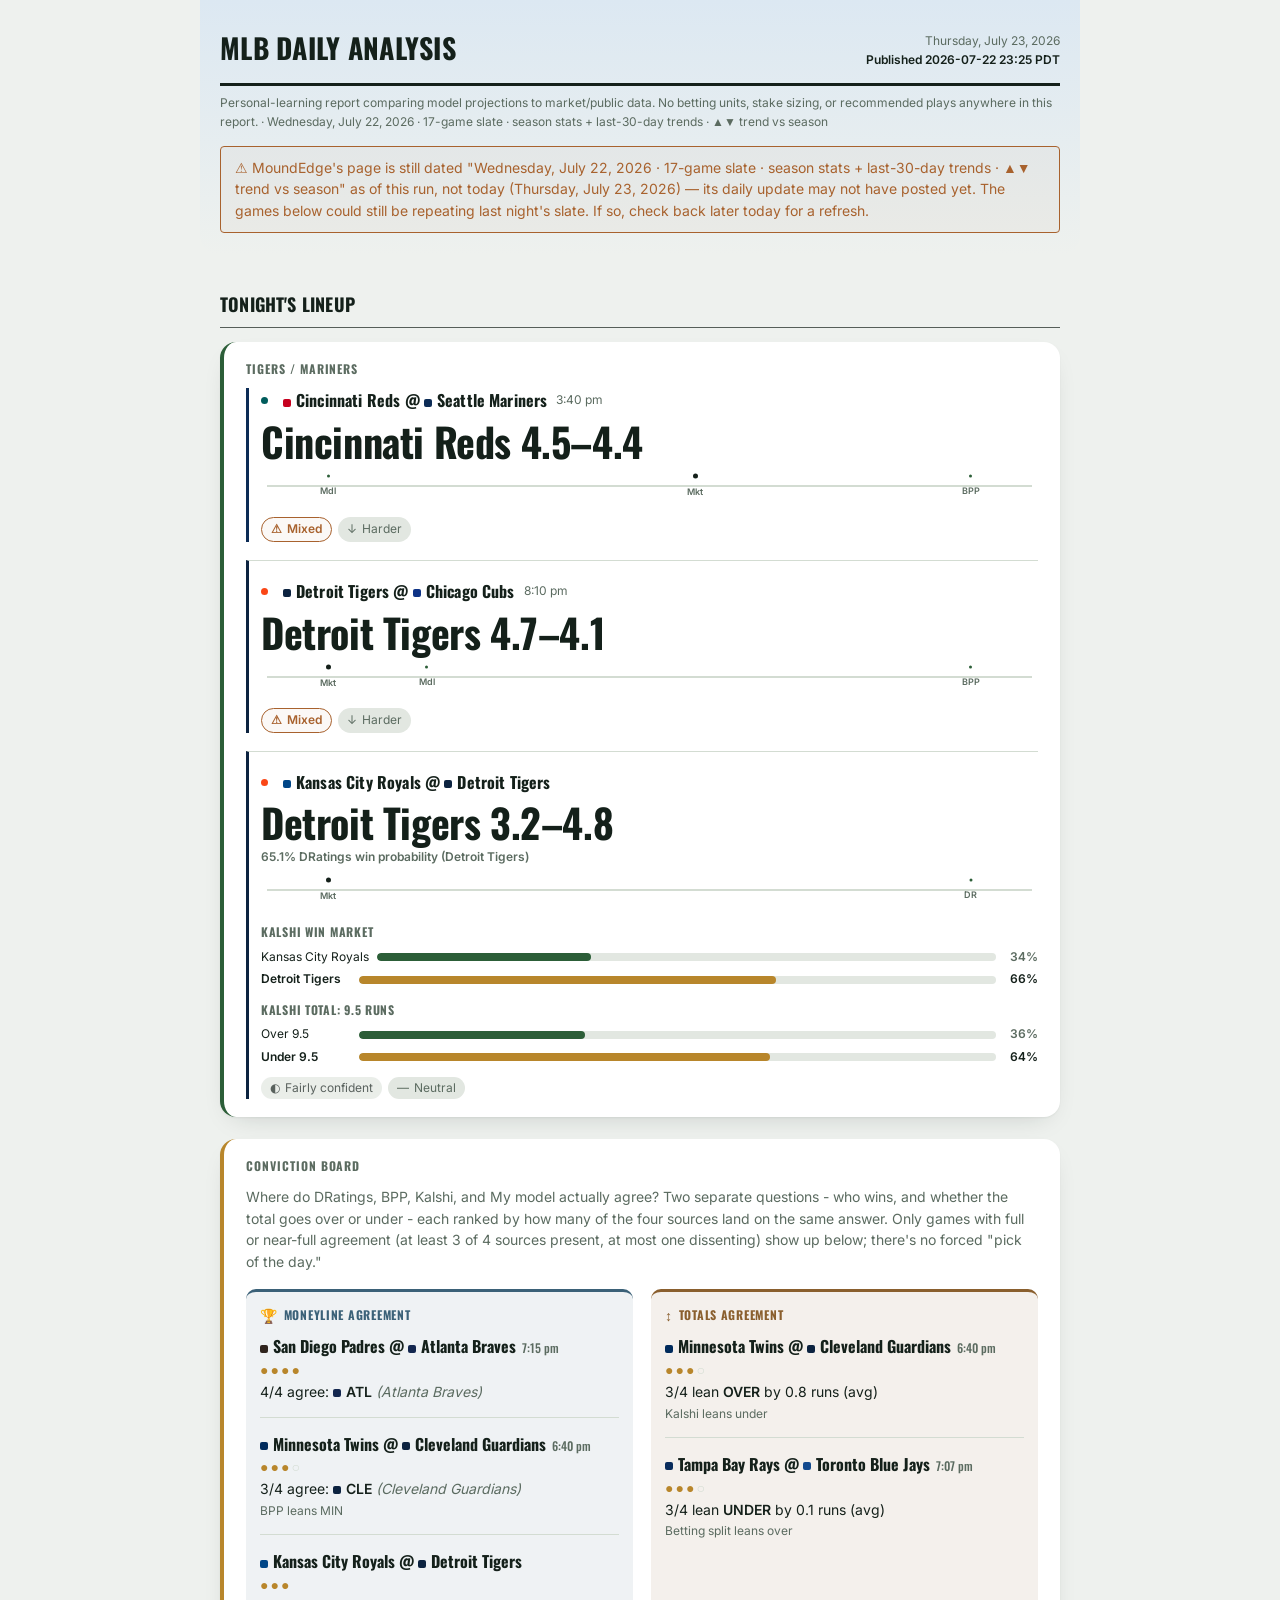
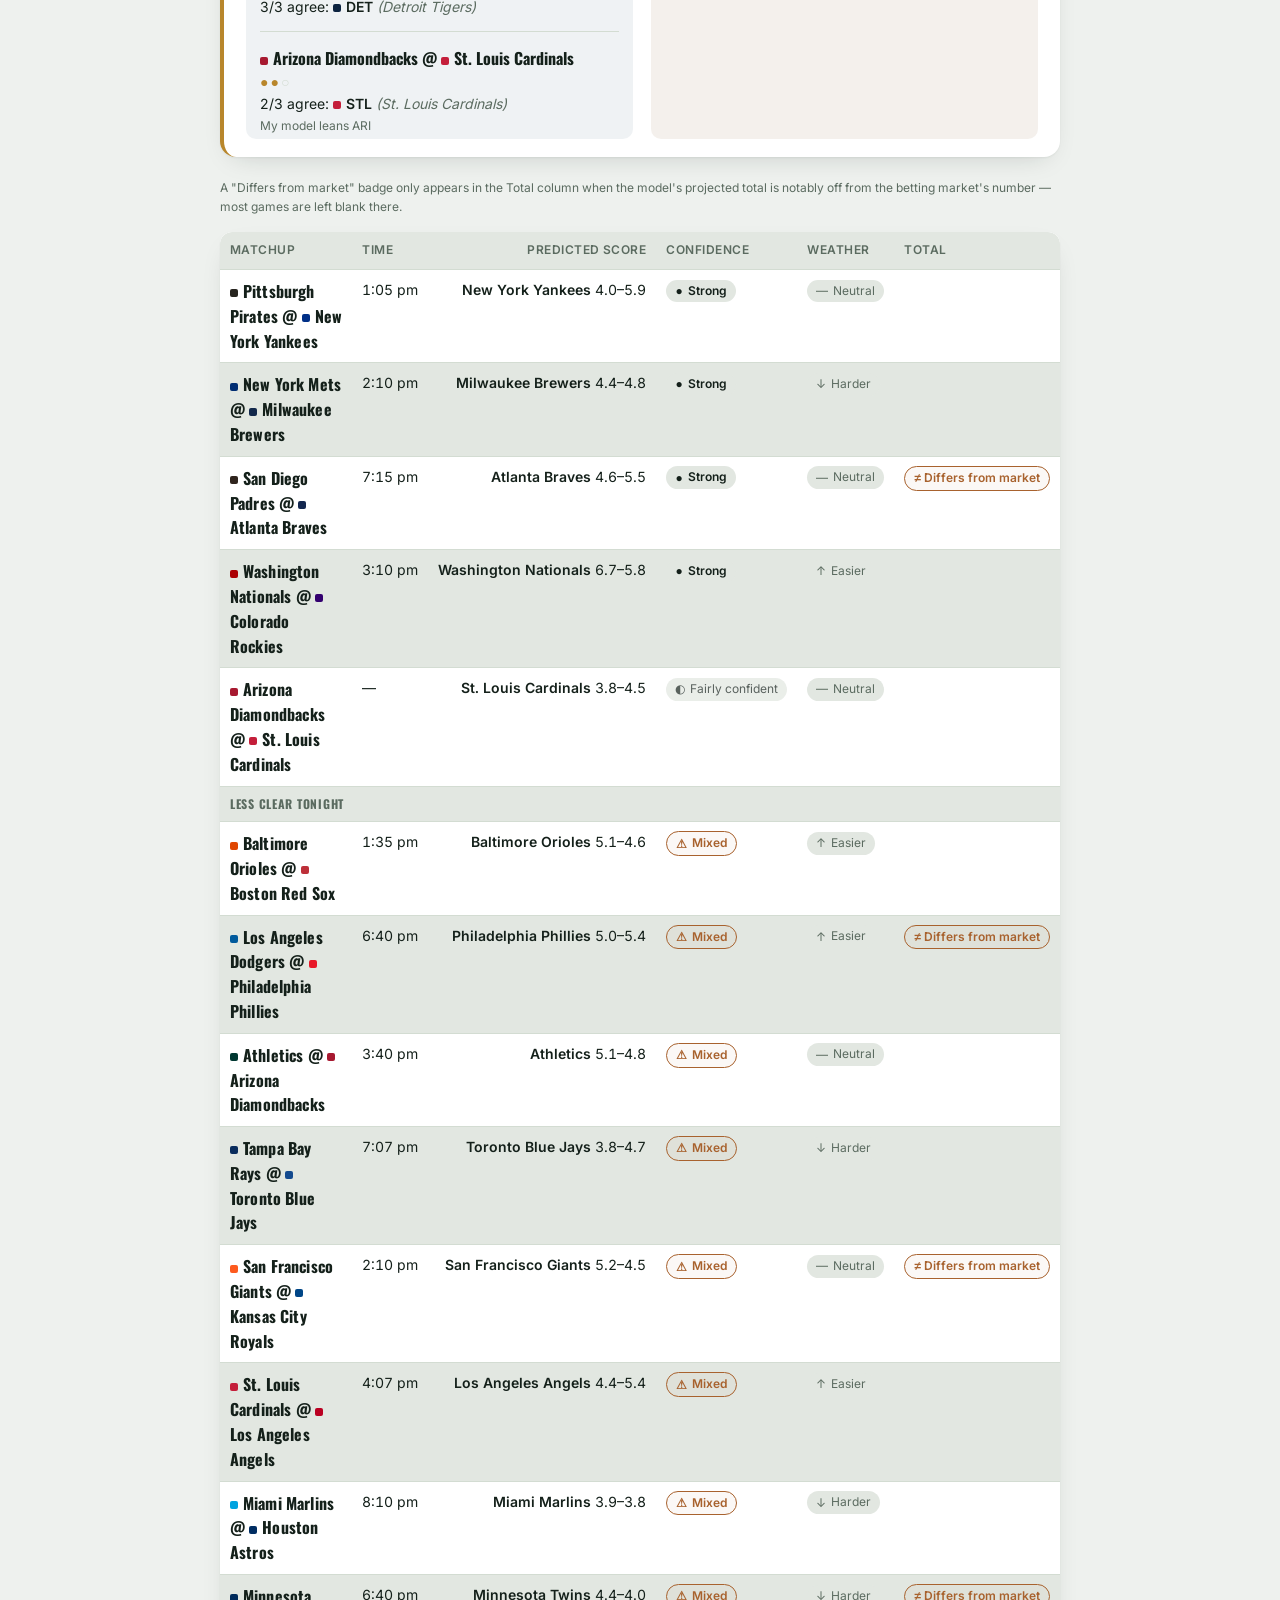
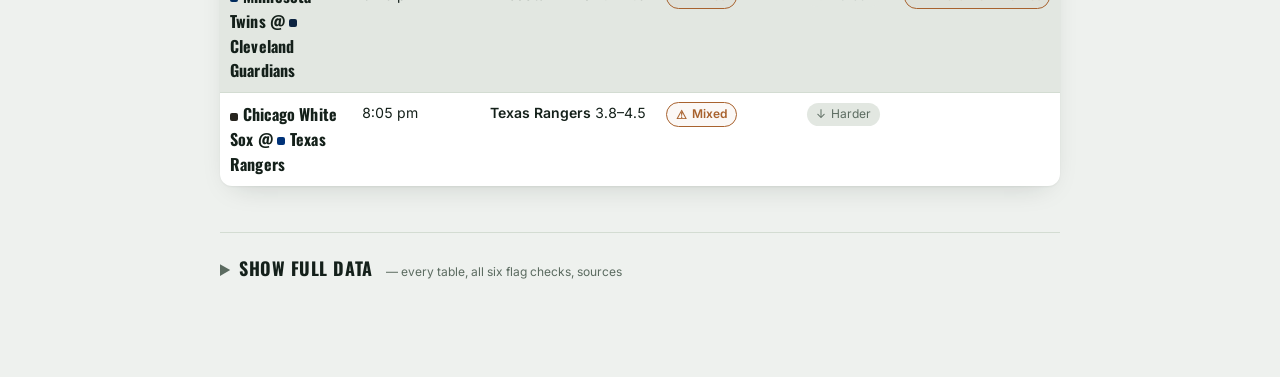
==== commit f7b30c65: "Add baseball-themed favicon Generated a cream baseball with rust stitching on a grass-green badge, m" ====
--- a/docs/index.html
+++ b/docs/index.html
@@ -1,6 +1,10 @@
 <!doctype html>
 <html lang="en">
-<title>MLB Daily Analysis — Wednesday, July 22, 2026</title>
+<title>MLB Daily Analysis — Thursday, July 23, 2026</title>
+<link rel="icon" href="favicon.ico" sizes="any">
+<link rel="icon" type="image/png" sizes="32x32" href="favicon-32x32.png">
+<link rel="icon" type="image/png" sizes="16x16" href="favicon-16x16.png">
+<link rel="apple-touch-icon" sizes="180x180" href="apple-touch-icon.png">
 <style>
 @font-face { font-family: 'Inter'; font-style: normal; font-weight: 400; font-display: swap; src: url([data-uri]) format('woff2'); }
 @font-face { font-family: 'Inter'; font-style: normal; font-weight: 600; font-display: swap; src: url([data-uri]) format('woff2'); }
@@ -250,6 +254,22 @@
   .cell-bar-row .cell-bar-label { flex: 0 0 26px; font-weight: 600; color: var(--muted); }
   .cell-bar-row .cell-bar-pct { flex: 0 0 30px; text-align: right; font-variant-numeric: tabular-nums; color: var(--muted); }
 
+  /* ---------- Kalshi Market Depth ---------- */
+  .depth-block { margin-bottom: 18px; }
+  .depth-block:last-of-type { margin-bottom: 0; }
+  .depth-block-label { font-family: var(--font-display); font-size: var(--fs-fine); font-weight: 700;
+    text-transform: uppercase; letter-spacing: 0.03em; color: var(--muted); margin-bottom: 8px; }
+  .depth-row { display: flex; align-items: center; gap: 10px; padding: 7px 0; border-top: 1px solid var(--line); font-size: var(--fs-body); }
+  .depth-block .depth-row:first-of-type { border-top: none; }
+  .depth-name { flex: 1 1 auto; font-weight: 600; display: flex; align-items: center; }
+  .depth-pct { flex: 0 0 42px; text-align: right; font-weight: 700; font-variant-numeric: tabular-nums; }
+  .depth-bidask { flex: 0 0 auto; font-size: var(--fs-fine); color: var(--muted); font-variant-numeric: tabular-nums; white-space: nowrap; }
+  .thin-tag { flex: 0 0 auto; font-size: var(--fs-fine); font-weight: 700; padding: 1px 7px; border-radius: 20px;
+    background: var(--accent-tint); color: var(--accent); border: 1px solid var(--accent); }
+  .depth-stat { display: flex; align-items: baseline; gap: 8px; margin-top: 8px; padding-top: 8px; border-top: 1px dashed var(--line); }
+  .depth-stat-value { font-family: var(--font-display); font-size: var(--fs-name); font-weight: 700; }
+  .depth-stat-label { font-size: var(--fs-fine); color: var(--muted); }
+
   .tonight-table th.num, .tonight-table td.num { text-align: right; }
   .tonight-table tbody tr.section-row td { background: var(--bg-alt); font-family: var(--font-display);
     font-size: var(--fs-fine); font-weight: 700; letter-spacing: 0.06em; text-transform: uppercase; color: var(--muted);
@@ -357,12 +377,16 @@
 
 
 
+
+
 <div class="hero-band">
 <div class="masthead">
   <h1>MLB Daily Analysis</h1>
-  <div class="meta">Wednesday, July 22, 2026<strong>Published 2026-07-22 17:19 PDT</strong></div>
+  <div class="meta">Thursday, July 23, 2026<strong>Published 2026-07-22 23:25 PDT</strong></div>
 </div>
 <div class="disclaimer-strip">Personal-learning report comparing model projections to market/public data. No betting units, stake sizing, or recommended plays anywhere in this report. · Wednesday, July 22, 2026 · 17-game slate · season stats + last-30-day trends · ▲▼ trend vs season</div>
+
+<div class="stale-banner">⚠ MoundEdge's page is still dated "Wednesday, July 22, 2026 · 17-game slate · season stats + last-30-day trends · ▲▼ trend vs season" as of this run, not today (Thursday, July 23, 2026) — its daily update may not have posted yet. The games below could still be repeating last night's slate. If so, check back later today for a refresh.</div>
 
 </div>
 
@@ -419,43 +443,6 @@
 
     
 
-<div class="prob-bar-list">
-  <div class="prob-bar-kicker">Kalshi win market</div>
-  
-<div class="prob-row">
-  <span class="prob-label">Detroit Tigers</span>
-  <span class="prob-bar-track"><span class="prob-bar-fill" style="width:41.5%"></span></span>
-  <span class="prob-pct">42%</span>
-</div>
-
-  
-<div class="prob-row is-top">
-  <span class="prob-label">Chicago Cubs</span>
-  <span class="prob-bar-track"><span class="prob-bar-fill" style="width:57.5%"></span></span>
-  <span class="prob-pct">58%</span>
-</div>
-
-</div>
-
-
-
-<div class="prob-bar-list">
-  <div class="prob-bar-kicker">Kalshi total: 9.5 runs</div>
-  
-<div class="prob-row">
-  <span class="prob-label">Over 9.5</span>
-  <span class="prob-bar-track"><span class="prob-bar-fill" style="width:27.5%"></span></span>
-  <span class="prob-pct">28%</span>
-</div>
-
-  
-<div class="prob-row is-top">
-  <span class="prob-label">Under 9.5</span>
-  <span class="prob-bar-track"><span class="prob-bar-fill" style="width:72.5%"></span></span>
-  <span class="prob-pct">72%</span>
-</div>
-
-</div>
 
 
     <div class="cg-badges">
@@ -482,12 +469,49 @@
     
 
 <div class="spark" title="Projected total runs: DR 8.0, Mkt 8.0">
-<div class="spark-tick" style="left:8.0%"><span class="spark-dot"></span><span class="spark-label">DR</span></div><div class="spark-tick is-market" style="left:92.0%"><span class="spark-dot"></span><span class="spark-label">Mkt</span></div>
-</div>
-
-
-    
-
+<div class="spark-tick" style="left:92.0%"><span class="spark-dot"></span><span class="spark-label">DR</span></div><div class="spark-tick is-market" style="left:8.0%"><span class="spark-dot"></span><span class="spark-label">Mkt</span></div>
+</div>
+
+
+    
+
+<div class="prob-bar-list">
+  <div class="prob-bar-kicker">Kalshi win market</div>
+  
+<div class="prob-row">
+  <span class="prob-label">Kansas City Royals</span>
+  <span class="prob-bar-track"><span class="prob-bar-fill" style="width:34.5%"></span></span>
+  <span class="prob-pct">34%</span>
+</div>
+
+  
+<div class="prob-row is-top">
+  <span class="prob-label">Detroit Tigers</span>
+  <span class="prob-bar-track"><span class="prob-bar-fill" style="width:65.5%"></span></span>
+  <span class="prob-pct">66%</span>
+</div>
+
+</div>
+
+
+
+<div class="prob-bar-list">
+  <div class="prob-bar-kicker">Kalshi total: 9.5 runs</div>
+  
+<div class="prob-row">
+  <span class="prob-label">Over 9.5</span>
+  <span class="prob-bar-track"><span class="prob-bar-fill" style="width:35.5%"></span></span>
+  <span class="prob-pct">36%</span>
+</div>
+
+  
+<div class="prob-row is-top">
+  <span class="prob-label">Under 9.5</span>
+  <span class="prob-bar-track"><span class="prob-bar-fill" style="width:64.5%"></span></span>
+  <span class="prob-pct">64%</span>
+</div>
+
+</div>
 
 
     <div class="cg-badges">
@@ -510,88 +534,42 @@
       
       
 <div class="board-row">
+  <div class="br-matchup"><span class="team-chip" style="background:#2F241D" title="SDP"></span>San Diego Padres @ <span class="team-chip" style="background:#13274F" title="ATL"></span>Atlanta Braves<span class="br-time">7:15 pm</span></div>
+  
+<span class="board-dots"><span class="dot-on">●</span><span class="dot-on">●</span><span class="dot-on">●</span><span class="dot-on">●</span></span>
+
+  <div class="board-verdict">4/4 agree: <span class="team-chip" style="background:#13274F" title="ATL"></span><strong>ATL</strong> <span class="muted">(Atlanta Braves)</span></div>
+  
+</div>
+
+<div class="board-row">
   <div class="br-matchup"><span class="team-chip" style="background:#002B5C" title="MIN"></span>Minnesota Twins @ <span class="team-chip" style="background:#0C2340" title="CLE"></span>Cleveland Guardians<span class="br-time">6:40 pm</span></div>
   
 <span class="board-dots"><span class="dot-on">●</span><span class="dot-on">●</span><span class="dot-on">●</span><span class="dot-off">○</span></span>
 
-  <div class="board-verdict">3/4 agree: <span class="team-chip" style="background:#002B5C" title="MIN"></span><strong>MIN</strong> <span class="muted">(Minnesota Twins)</span></div>
-  
-  <div class="board-dissent">DRatings leans CLE</div>
+  <div class="board-verdict">3/4 agree: <span class="team-chip" style="background:#0C2340" title="CLE"></span><strong>CLE</strong> <span class="muted">(Cleveland Guardians)</span></div>
+  
+  <div class="board-dissent">BPP leans MIN</div>
   
 </div>
 
 <div class="board-row">
-  <div class="br-matchup"><span class="team-chip" style="background:#092C5C" title="TBR"></span>Tampa Bay Rays @ <span class="team-chip" style="background:#134A8E" title="TOR"></span>Toronto Blue Jays<span class="br-time">7:07 pm</span></div>
-  
-<span class="board-dots"><span class="dot-on">●</span><span class="dot-on">●</span><span class="dot-on">●</span><span class="dot-off">○</span></span>
-
-  <div class="board-verdict">3/4 agree: <span class="team-chip" style="background:#134A8E" title="TOR"></span><strong>TOR</strong> <span class="muted">(Toronto Blue Jays)</span></div>
-  
-  <div class="board-dissent">DRatings leans TBR</div>
+  <div class="br-matchup"><span class="team-chip" style="background:#004687" title="KCR"></span>Kansas City Royals @ <span class="team-chip" style="background:#0C2340" title="DET"></span>Detroit Tigers</div>
+  
+<span class="board-dots"><span class="dot-on">●</span><span class="dot-on">●</span><span class="dot-on">●</span></span>
+
+  <div class="board-verdict">3/3 agree: <span class="team-chip" style="background:#0C2340" title="DET"></span><strong>DET</strong> <span class="muted">(Detroit Tigers)</span></div>
   
 </div>
 
 <div class="board-row">
-  <div class="br-matchup"><span class="team-chip" style="background:#2F241D" title="SDP"></span>San Diego Padres @ <span class="team-chip" style="background:#13274F" title="ATL"></span>Atlanta Braves<span class="br-time">7:15 pm</span></div>
-  
-<span class="board-dots"><span class="dot-on">●</span><span class="dot-on">●</span><span class="dot-on">●</span><span class="dot-off">○</span></span>
-
-  <div class="board-verdict">3/4 agree: <span class="team-chip" style="background:#13274F" title="ATL"></span><strong>ATL</strong> <span class="muted">(Atlanta Braves)</span></div>
-  
-  <div class="board-dissent">My model leans SDP</div>
-  
-</div>
-
-<div class="board-row">
-  <div class="br-matchup"><span class="team-chip" style="background:#DF4601" title="BAL"></span>Baltimore Orioles @ <span class="team-chip" style="background:#BD3039" title="BOS"></span>Boston Red Sox<span class="br-time">7:10 pm</span></div>
-  
-<span class="board-dots"><span class="dot-on">●</span><span class="dot-on">●</span><span class="dot-on">●</span></span>
-
-  <div class="board-verdict">3/3 agree: <span class="team-chip" style="background:#DF4601" title="BAL"></span><strong>BAL</strong> <span class="muted">(Baltimore Orioles)</span></div>
-  
-</div>
-
-<div class="board-row">
-  <div class="br-matchup"><span class="team-chip" style="background:#005A9C" title="LAD"></span>Los Angeles Dodgers @ <span class="team-chip" style="background:#E81828" title="PHI"></span>Philadelphia Phillies<span class="br-time">6:40 pm</span></div>
+  <div class="br-matchup"><span class="team-chip" style="background:#A71930" title="ARI"></span>Arizona Diamondbacks @ <span class="team-chip" style="background:#C41E3A" title="STL"></span>St. Louis Cardinals</div>
   
 <span class="board-dots"><span class="dot-on">●</span><span class="dot-on">●</span><span class="dot-off">○</span></span>
 
-  <div class="board-verdict">2/3 agree: <span class="team-chip" style="background:#005A9C" title="LAD"></span><strong>LAD</strong> <span class="muted">(Los Angeles Dodgers)</span></div>
-  
-  <div class="board-dissent">BPP leans PHI</div>
-  
-</div>
-
-<div class="board-row">
-  <div class="br-matchup"><span class="team-chip" style="background:#27251F" title="CHW"></span>Chicago White Sox @ <span class="team-chip" style="background:#003278" title="TEX"></span>Texas Rangers<span class="br-time">8:05 pm</span></div>
-  
-<span class="board-dots"><span class="dot-on">●</span><span class="dot-on">●</span><span class="dot-off">○</span></span>
-
-  <div class="board-verdict">2/3 agree: <span class="team-chip" style="background:#003278" title="TEX"></span><strong>TEX</strong> <span class="muted">(Texas Rangers)</span></div>
-  
-  <div class="board-dissent">Kalshi leans CHW</div>
-  
-</div>
-
-<div class="board-row">
-  <div class="br-matchup"><span class="team-chip" style="background:#0C2340" title="DET"></span>Detroit Tigers @ <span class="team-chip" style="background:#0E3386" title="CHC"></span>Chicago Cubs<span class="br-time">8:10 pm</span></div>
-  
-<span class="board-dots"><span class="dot-on">●</span><span class="dot-on">●</span><span class="dot-off">○</span></span>
-
-  <div class="board-verdict">2/3 agree: <span class="team-chip" style="background:#0C2340" title="DET"></span><strong>DET</strong> <span class="muted">(Detroit Tigers)</span></div>
-  
-  <div class="board-dissent">Kalshi leans CHC</div>
-  
-</div>
-
-<div class="board-row">
-  <div class="br-matchup"><span class="team-chip" style="background:#00A3E0" title="MIA"></span>Miami Marlins @ <span class="team-chip" style="background:#002D62" title="HOU"></span>Houston Astros<span class="br-time">8:10 pm</span></div>
-  
-<span class="board-dots"><span class="dot-on">●</span><span class="dot-on">●</span><span class="dot-off">○</span></span>
-
-  <div class="board-verdict">2/3 agree: <span class="team-chip" style="background:#002D62" title="HOU"></span><strong>HOU</strong> <span class="muted">(Houston Astros)</span></div>
-  
-  <div class="board-dissent">BPP leans MIA</div>
+  <div class="board-verdict">2/3 agree: <span class="team-chip" style="background:#C41E3A" title="STL"></span><strong>STL</strong> <span class="muted">(St. Louis Cardinals)</span></div>
+  
+  <div class="board-dissent">My model leans ARI</div>
   
 </div>
 
@@ -604,9 +582,11 @@
 <div class="board-row">
   <div class="br-matchup"><span class="team-chip" style="background:#002B5C" title="MIN"></span>Minnesota Twins @ <span class="team-chip" style="background:#0C2340" title="CLE"></span>Cleveland Guardians<span class="br-time">6:40 pm</span></div>
   
-<span class="board-dots"><span class="dot-on">●</span><span class="dot-on">●</span><span class="dot-on">●</span><span class="dot-on">●</span></span>
-
-  <div class="board-verdict">4/4 lean <strong>OVER</strong></div>
+<span class="board-dots"><span class="dot-on">●</span><span class="dot-on">●</span><span class="dot-on">●</span><span class="dot-off">○</span></span>
+
+  <div class="board-verdict">3/4 lean <strong>OVER</strong> by 0.8 runs (avg)</div>
+  
+  <div class="board-dissent">Kalshi leans under</div>
   
 </div>
 
@@ -615,62 +595,7 @@
   
 <span class="board-dots"><span class="dot-on">●</span><span class="dot-on">●</span><span class="dot-on">●</span><span class="dot-off">○</span></span>
 
-  <div class="board-verdict">3/4 lean <strong>UNDER</strong></div>
-  
-  <div class="board-dissent">Betting split leans over</div>
-  
-</div>
-
-<div class="board-row">
-  <div class="br-matchup"><span class="team-chip" style="background:#005A9C" title="LAD"></span>Los Angeles Dodgers @ <span class="team-chip" style="background:#E81828" title="PHI"></span>Philadelphia Phillies<span class="br-time">6:40 pm</span></div>
-  
-<span class="board-dots"><span class="dot-on">●</span><span class="dot-on">●</span><span class="dot-off">○</span></span>
-
-  <div class="board-verdict">2/3 lean <strong>OVER</strong></div>
-  
-  <div class="board-dissent">Betting split leans under</div>
-  
-</div>
-
-<div class="board-row">
-  <div class="br-matchup"><span class="team-chip" style="background:#DF4601" title="BAL"></span>Baltimore Orioles @ <span class="team-chip" style="background:#BD3039" title="BOS"></span>Boston Red Sox<span class="br-time">7:10 pm</span></div>
-  
-<span class="board-dots"><span class="dot-on">●</span><span class="dot-on">●</span><span class="dot-off">○</span></span>
-
-  <div class="board-verdict">2/3 lean <strong>OVER</strong></div>
-  
-  <div class="board-dissent">Betting split leans under</div>
-  
-</div>
-
-<div class="board-row">
-  <div class="br-matchup"><span class="team-chip" style="background:#27251F" title="CHW"></span>Chicago White Sox @ <span class="team-chip" style="background:#003278" title="TEX"></span>Texas Rangers<span class="br-time">8:05 pm</span></div>
-  
-<span class="board-dots"><span class="dot-on">●</span><span class="dot-on">●</span><span class="dot-off">○</span></span>
-
-  <div class="board-verdict">2/3 lean <strong>UNDER</strong></div>
-  
-  <div class="board-dissent">Betting split leans over</div>
-  
-</div>
-
-<div class="board-row">
-  <div class="br-matchup"><span class="team-chip" style="background:#0C2340" title="DET"></span>Detroit Tigers @ <span class="team-chip" style="background:#0E3386" title="CHC"></span>Chicago Cubs<span class="br-time">8:10 pm</span></div>
-  
-<span class="board-dots"><span class="dot-on">●</span><span class="dot-on">●</span><span class="dot-off">○</span></span>
-
-  <div class="board-verdict">2/3 lean <strong>OVER</strong></div>
-  
-  <div class="board-dissent">Kalshi leans under</div>
-  
-</div>
-
-<div class="board-row">
-  <div class="br-matchup"><span class="team-chip" style="background:#00A3E0" title="MIA"></span>Miami Marlins @ <span class="team-chip" style="background:#002D62" title="HOU"></span>Houston Astros<span class="br-time">8:10 pm</span></div>
-  
-<span class="board-dots"><span class="dot-on">●</span><span class="dot-on">●</span><span class="dot-off">○</span></span>
-
-  <div class="board-verdict">2/3 lean <strong>UNDER</strong></div>
+  <div class="board-verdict">3/4 lean <strong>UNDER</strong> by 0.1 runs (avg)</div>
   
   <div class="board-dissent">Betting split leans over</div>
   
@@ -699,17 +624,6 @@
 </tr>
 
 <tr>
-<td><span class="g-head"><span class="team-chip" style="background:#27251F" title="PIT"></span>Pittsburgh Pirates @ <span class="team-chip" style="background:#003087" title="NYY"></span>New York Yankees</span></td>
-<td style="white-space:nowrap">7:05 pm</td>
-<td class="num">
-<strong>New York Yankees</strong> 4.0–4.7
-</td>
-<td><span class="badge badge-confidence conf-strong" title="strong consensus"><span class="badge-icon">●</span>Strong</span></td>
-<td><span class="badge badge-weather" title="Weather makes scoring a bit harder"><span class="badge-icon">↓</span>Harder</span></td>
-<td></td>
-</tr>
-
-<tr>
 <td><span class="g-head"><span class="team-chip" style="background:#002D72" title="NYM"></span>New York Mets @ <span class="team-chip" style="background:#12284B" title="MIL"></span>Milwaukee Brewers</span></td>
 <td style="white-space:nowrap">2:10 pm</td>
 <td class="num">
@@ -823,6 +737,17 @@
 </tr>
 
 <tr>
+<td><span class="g-head"><span class="team-chip" style="background:#00A3E0" title="MIA"></span>Miami Marlins @ <span class="team-chip" style="background:#002D62" title="HOU"></span>Houston Astros</span></td>
+<td style="white-space:nowrap">8:10 pm</td>
+<td class="num">
+<strong>Miami Marlins</strong> 3.9–3.8
+</td>
+<td><span class="badge badge-confidence conf-mixed" title="mixed signals"><span class="badge-icon">⚠</span>Mixed</span></td>
+<td><span class="badge badge-weather" title="Weather makes scoring a bit harder"><span class="badge-icon">↓</span>Harder</span></td>
+<td></td>
+</tr>
+
+<tr>
 <td><span class="g-head"><span class="team-chip" style="background:#002B5C" title="MIN"></span>Minnesota Twins @ <span class="team-chip" style="background:#0C2340" title="CLE"></span>Cleveland Guardians</span></td>
 <td style="white-space:nowrap">6:40 pm</td>
 <td class="num">
@@ -834,17 +759,6 @@
 </tr>
 
 <tr>
-<td><span class="g-head"><span class="team-chip" style="background:#00A3E0" title="MIA"></span>Miami Marlins @ <span class="team-chip" style="background:#002D62" title="HOU"></span>Houston Astros</span></td>
-<td style="white-space:nowrap">8:10 pm</td>
-<td class="num">
-<strong>Miami Marlins</strong> 3.9–3.8
-</td>
-<td><span class="badge badge-confidence conf-mixed" title="mixed signals"><span class="badge-icon">⚠</span>Mixed</span></td>
-<td><span class="badge badge-weather" title="Weather makes scoring a bit harder"><span class="badge-icon">↓</span>Harder</span></td>
-<td></td>
-</tr>
-
-<tr>
 <td><span class="g-head"><span class="team-chip" style="background:#27251F" title="CHW"></span>Chicago White Sox @ <span class="team-chip" style="background:#003278" title="TEX"></span>Texas Rangers</span></td>
 <td style="white-space:nowrap">8:05 pm</td>
 <td class="num">
@@ -855,17 +769,6 @@
 <td></td>
 </tr>
 
-<tr>
-<td><span class="g-head"><span class="team-chip" style="background:#DF4601" title="BAL"></span>Baltimore Orioles @ <span class="team-chip" style="background:#BD3039" title="BOS"></span>Boston Red Sox</span></td>
-<td style="white-space:nowrap">7:10 pm</td>
-<td class="num">
-<strong>Baltimore Orioles</strong> 5.0–4.9
-</td>
-<td><span class="badge badge-confidence conf-tossup" title="not much consensus"><span class="badge-icon">–</span>Toss-up</span></td>
-<td><span class="badge badge-weather" title="Weather makes scoring notably easier"><span class="badge-icon">↑</span>Easier</span></td>
-<td></td>
-</tr>
-
 
 </tbody>
 </table></div>
@@ -885,7 +788,9 @@
   <a href="#dd-alignment">Alignment</a>
   <a href="#dd-totals">Totals</a>
   <a href="#dd-kalshi">Market Probabilities</a>
+  <a href="#dd-kalshi-depth">Market Depth</a>
   <a href="#dd-predictions">Predictions</a>
+  <a href="#dd-track-record">Track Record</a>
   <a href="#dd-sources-summary">Source summary</a>
   <a href="#dd-reddit">Reddit</a>
   <a href="#dd-glossary">Glossary</a>
@@ -917,11 +822,7 @@
 
 <tr><td style="font-weight:600; white-space:nowrap"><span class="team-chip" style="background:#002B5C" title="MIN"></span>MIN @ <span class="team-chip" style="background:#0C2340" title="CLE"></span>CLE</td><td>6:40 pm</td><td>Progressive</td><td>B. Ober</td><td>S. Cecconi</td></tr>
 
-<tr><td style="font-weight:600; white-space:nowrap"><span class="team-chip" style="background:#27251F" title="PIT"></span>PIT @ <span class="team-chip" style="background:#003087" title="NYY"></span>NYY</td><td>7:05 pm</td><td>Yankee</td><td>B. Chandler</td><td>M. Fried</td></tr>
-
 <tr><td style="font-weight:600; white-space:nowrap"><span class="team-chip" style="background:#092C5C" title="TBR"></span>TBR @ <span class="team-chip" style="background:#134A8E" title="TOR"></span>TOR</td><td>7:07 pm</td><td>Rogers Centre</td><td>G. Jax</td><td>B. Fisher</td></tr>
-
-<tr><td style="font-weight:600; white-space:nowrap"><span class="team-chip" style="background:#DF4601" title="BAL"></span>BAL @ <span class="team-chip" style="background:#BD3039" title="BOS"></span>BOS</td><td>7:10 pm</td><td>Fenway</td><td>K. Bradish</td><td>E. Rivera</td></tr>
 
 <tr><td style="font-weight:600; white-space:nowrap"><span class="team-chip" style="background:#2F241D" title="SDP"></span>SDP @ <span class="team-chip" style="background:#13274F" title="ATL"></span>ATL</td><td>7:15 pm</td><td>Truist</td><td>M. King</td><td>M. Perez</td></tr>
 
@@ -1013,10 +914,6 @@
 
 
 
-
-
-
-
 <div class="weather-tile">
   <div class="wt-matchup">SDP @ ATL</div>
   <div class="wt-main"><span class="wt-icon">⛅</span><span class="wt-temp">86°F</span></div>
@@ -1054,10 +951,6 @@
   <td style="white-space:nowrap"><strong>MIN</strong><br><span class="num" style="font-size:var(--fs-fine);color:var(--muted)">4.4–4.0</span></td>
   <td><div class="flag-line"><span class="dot"></span><span class="flag-text"><span class="tag-mini">Models expect a different total than the betting market</span><span class="detail-main">Model total 9.1 runs vs. market total 7.5 runs (off by 1.6)</span></span></div><div class="flag-line"><span class="dot"></span><span class="flag-text"><span class="tag-mini">The two models disagree with each other</span><span class="detail-main">DRatings picks the home team, MoundEdge&#39;s BPP sim picks the away team</span></span></div><div class="flag-line"><span class="dot"></span><span class="flag-text"><span class="tag-mini">Public bets and public money don&#39;t agree</span><span class="detail-main">ML MIN: 23-point gap between % of bets and % of money; ML CLE: 23-point gap between % of bets and % of money</span></span></div><div class="flag-line"><span class="dot"></span><span class="flag-text"><span class="tag-mini">Starting pitcher is far from their normal form</span><span class="detail-main">B. Ober road ERA 6.90 vs season 4.32 (+2.58)</span></span></div><div class="flag-line"><span class="dot"></span><span class="flag-text"><span class="tag-mini">Weather/ballpark will change scoring a lot</span><span class="detail-main">makes scoring notably harder (-8% simulated effect)</span></span></div></td></tr>
 
-<tr><td style="font-weight:600; white-space:nowrap">BAL @ BOS</td>
-  <td style="white-space:nowrap"><strong>BAL</strong><br><span class="num" style="font-size:var(--fs-fine);color:var(--muted)">5.0–4.9</span></td>
-  <td><div class="flag-line"><span class="dot"></span><span class="flag-text"><span class="tag-mini">Public bets and public money don&#39;t agree</span><span class="detail-main">ML BAL: 42-point gap between % of bets and % of money; ML BOS: 42-point gap between % of bets and % of money</span></span></div><div class="flag-line"><span class="dot"></span><span class="flag-text"><span class="tag-mini">Starting pitcher is far from their normal form</span><span class="detail-main">E. Rivera home ERA 11.57 vs season 2.89 (+8.68)</span></span></div><div class="flag-line"><span class="dot"></span><span class="flag-text"><span class="tag-mini">Weather/ballpark will change scoring a lot</span><span class="detail-main">makes scoring notably easier (+16% simulated effect)</span></span></div></td></tr>
-
 <tr><td style="font-weight:600; white-space:nowrap">DET @ CHC</td>
   <td style="white-space:nowrap"><strong>DET</strong><br><span class="num" style="font-size:var(--fs-fine);color:var(--muted)">4.7–4.1</span></td>
   <td><div class="flag-line"><span class="dot"></span><span class="flag-text"><span class="tag-mini">Starting pitcher is far from their normal form</span><span class="detail-main">C. Rea home ERA 2.74 vs season 4.74 (-2.00)</span></span></div><div class="flag-line"><span class="dot"></span><span class="flag-text"><span class="tag-mini">Weather/ballpark will change scoring a lot</span><span class="detail-main">makes scoring notably harder (-17% simulated effect)</span></span></div><div class="flag-line"><span class="dot"></span><span class="flag-text"><span class="tag-mini">MoundEdge&#39;s trend arrow looks inconsistent</span><span class="detail-main">DET hitting trend arrow vs L30/season numbers (99.0 vs 99.0)</span></span></div></td></tr>
@@ -1105,10 +998,6 @@
 <tr><td style="font-weight:600; white-space:nowrap">CIN @ SEA</td>
   <td style="white-space:nowrap"><strong>CIN</strong><br><span class="num" style="font-size:var(--fs-fine);color:var(--muted)">4.5–4.4</span></td>
   <td><div class="flag-line"><span class="dot"></span><span class="flag-text"><span class="tag-mini">Starting pitcher is far from their normal form</span><span class="detail-main">B. Singer road ERA 6.14 vs season 4.56 (+1.58)</span></span></div></td></tr>
-
-<tr><td style="font-weight:600; white-space:nowrap">PIT @ NYY</td>
-  <td style="white-space:nowrap"><strong>NYY</strong><br><span class="num" style="font-size:var(--fs-fine);color:var(--muted)">4.0–4.7</span></td>
-  <td><div class="flag-line"><span class="dot"></span><span class="flag-text"><span class="tag-mini">Starting pitcher is far from their normal form</span><span class="detail-main">M. Fried home ERA 5.71 vs season 3.21 (+2.50)</span></span></div></td></tr>
 
 </tbody>
 </table></div>
@@ -1155,15 +1044,6 @@
 </tr>
 
 <tr>
-  <td style="font-weight:600; white-space:nowrap">MIN @ CLE</td>
-  <td>home</td>
-  <td>home</td>
-  <td>—</td>
-  <td>away</td>
-  <td><span class="verdict no"><span class="dot"></span>Conflict</span></td>
-</tr>
-
-<tr>
   <td style="font-weight:600; white-space:nowrap">TBR @ TOR</td>
   <td>away</td>
   <td>away</td>
@@ -1173,20 +1053,11 @@
 </tr>
 
 <tr>
-  <td style="font-weight:600; white-space:nowrap">BAL @ BOS</td>
+  <td style="font-weight:600; white-space:nowrap">CHW @ TEX</td>
   <td>home</td>
   <td>away</td>
   <td>—</td>
-  <td>away</td>
-  <td><span class="verdict no"><span class="dot"></span>Conflict</span></td>
-</tr>
-
-<tr>
-  <td style="font-weight:600; white-space:nowrap">CHW @ TEX</td>
-  <td>home</td>
-  <td>away</td>
-  <td>—</td>
-  <td>away</td>
+  <td>—</td>
   <td><span class="verdict no"><span class="dot"></span>Conflict</span></td>
 </tr>
 
@@ -1195,7 +1066,7 @@
   <td>away</td>
   <td>home</td>
   <td>—</td>
-  <td>home</td>
+  <td>—</td>
   <td><span class="verdict no"><span class="dot"></span>Conflict</span></td>
 </tr>
 
@@ -1240,16 +1111,16 @@
   <td>away</td>
   <td>away</td>
   <td>—</td>
-  <td>away</td>
+  <td>—</td>
   <td><span class="verdict yes"><span class="dot dot-quiet"></span>Aligned</span></td>
 </tr>
 
 <tr>
-  <td style="font-weight:600; white-space:nowrap">PIT @ NYY</td>
-  <td>home</td>
-  <td>home</td>
-  <td>—</td>
-  <td>—</td>
+  <td style="font-weight:600; white-space:nowrap">MIN @ CLE</td>
+  <td>home</td>
+  <td>home</td>
+  <td>—</td>
+  <td>home</td>
   <td><span class="verdict yes"><span class="dot dot-quiet"></span>Aligned</span></td>
 </tr>
 
@@ -1267,7 +1138,7 @@
   <td>home</td>
   <td>home</td>
   <td>—</td>
-  <td>home</td>
+  <td>—</td>
   <td><span class="verdict yes"><span class="dot dot-quiet"></span>Aligned</span></td>
 </tr>
 
@@ -1276,7 +1147,7 @@
   <td>home</td>
   <td>—</td>
   <td>—</td>
-  <td>—</td>
+  <td>home</td>
   <td><span class="verdict yes"><span class="dot dot-quiet"></span>Aligned</span></td>
 </tr>
 
@@ -1285,7 +1156,7 @@
   <td>home</td>
   <td>—</td>
   <td>—</td>
-  <td>—</td>
+  <td>home</td>
   <td><span class="verdict yes"><span class="dot dot-quiet"></span>Aligned</span></td>
 </tr>
 
@@ -1300,183 +1171,159 @@
 <tr>
   <td style="font-weight:600; white-space:nowrap">SFG @ KCR</td>
   <td class="num">—</td>
-  <td class="num">9.6</td>
-  <td class="num">9.8</td>
+  <td class="num">9.6<span class="muted"> (+1.1)</span></td>
+  <td class="num">9.8<span class="muted"> (+1.3)</span></td>
   <td class="num">8.5</td>
+  <td>over by 1.2 (avg)</td>
+  <td>under</td>
+  <td>—</td>
+  <td><span class="verdict no"><span class="dot"></span>Conflict</span></td>
+</tr>
+
+<tr>
+  <td style="font-weight:600; white-space:nowrap">ATH @ ARI</td>
+  <td class="num">—</td>
+  <td class="num">9.9<span class="muted"> (+0.4)</span></td>
+  <td class="num">10.3<span class="muted"> (+0.8)</span></td>
+  <td class="num">9.5</td>
+  <td>over by 0.6 (avg)</td>
+  <td>under</td>
+  <td>—</td>
+  <td><span class="verdict no"><span class="dot"></span>Conflict</span></td>
+</tr>
+
+<tr>
+  <td style="font-weight:600; white-space:nowrap">CIN @ SEA</td>
+  <td class="num">—</td>
+  <td class="num">8.8<span class="muted"> (+0.3)</span></td>
+  <td class="num">8.1<span class="muted"> (-0.4)</span></td>
+  <td class="num">8.5</td>
+  <td>under by 0.1 (avg)</td>
   <td>over</td>
+  <td>—</td>
+  <td><span class="verdict no"><span class="dot"></span>Conflict</span></td>
+</tr>
+
+<tr>
+  <td style="font-weight:600; white-space:nowrap">STL @ LAA</td>
+  <td class="num">—</td>
+  <td class="num">9.8<span class="muted"> (+0.3)</span></td>
+  <td class="num">9.6<span class="muted"> (+0.1)</span></td>
+  <td class="num">9.5</td>
+  <td>over by 0.2 (avg)</td>
   <td>under</td>
   <td>—</td>
   <td><span class="verdict no"><span class="dot"></span>Conflict</span></td>
 </tr>
 
 <tr>
-  <td style="font-weight:600; white-space:nowrap">ATH @ ARI</td>
-  <td class="num">—</td>
-  <td class="num">9.9</td>
-  <td class="num">10.3</td>
+  <td style="font-weight:600; white-space:nowrap">LAD @ PHI</td>
+  <td class="num">—</td>
+  <td class="num">10.4<span class="muted"> (+0.9)</span></td>
+  <td class="num">11.1<span class="muted"> (+1.6)</span></td>
   <td class="num">9.5</td>
-  <td>over</td>
+  <td>over by 1.2 (avg)</td>
   <td>under</td>
   <td>—</td>
   <td><span class="verdict no"><span class="dot"></span>Conflict</span></td>
 </tr>
 
 <tr>
-  <td style="font-weight:600; white-space:nowrap">CIN @ SEA</td>
-  <td class="num">—</td>
-  <td class="num">8.8</td>
-  <td class="num">8.1</td>
+  <td style="font-weight:600; white-space:nowrap">TBR @ TOR</td>
+  <td class="num">8.4<span class="muted"> (-0.1)</span></td>
+  <td class="num">8.4<span class="muted"> (-0.1)</span></td>
+  <td class="num">8.5<span class="muted"> (+0.0)</span></td>
   <td class="num">8.5</td>
-  <td>under</td>
-  <td>over</td>
-  <td>—</td>
-  <td><span class="verdict no"><span class="dot"></span>Conflict</span></td>
-</tr>
-
-<tr>
-  <td style="font-weight:600; white-space:nowrap">STL @ LAA</td>
-  <td class="num">—</td>
-  <td class="num">9.8</td>
-  <td class="num">9.6</td>
-  <td class="num">9.5</td>
-  <td>over</td>
-  <td>under</td>
-  <td>—</td>
-  <td><span class="verdict no"><span class="dot"></span>Conflict</span></td>
-</tr>
-
-<tr>
-  <td style="font-weight:600; white-space:nowrap">LAD @ PHI</td>
-  <td class="num">—</td>
-  <td class="num">10.4</td>
-  <td class="num">11.1</td>
-  <td class="num">9.5</td>
-  <td>over</td>
-  <td>under</td>
-  <td>over</td>
-  <td><span class="verdict no"><span class="dot"></span>Conflict</span></td>
-</tr>
-
-<tr>
-  <td style="font-weight:600; white-space:nowrap">TBR @ TOR</td>
-  <td class="num">8.4</td>
-  <td class="num">8.4</td>
-  <td class="num">8.5</td>
-  <td class="num">8.5</td>
-  <td>under</td>
+  <td>under by 0.1 (avg)</td>
   <td>over</td>
   <td>under</td>
   <td><span class="verdict no"><span class="dot"></span>Conflict</span></td>
 </tr>
 
 <tr>
+  <td style="font-weight:600; white-space:nowrap">CHW @ TEX</td>
+  <td class="num">—</td>
+  <td class="num">8.3<span class="muted"> (-0.2)</span></td>
+  <td class="num">8.6<span class="muted"> (+0.1)</span></td>
+  <td class="num">8.5</td>
+  <td>under by 0.1 (avg)</td>
+  <td>over</td>
+  <td>—</td>
+  <td><span class="verdict no"><span class="dot"></span>Conflict</span></td>
+</tr>
+
+<tr>
   <td style="font-weight:600; white-space:nowrap">BAL @ BOS</td>
   <td class="num">—</td>
-  <td class="num">9.9</td>
-  <td class="num">8.8</td>
-  <td class="num">8.5</td>
+  <td class="num">9.8<span class="muted"> (+0.8)</span></td>
+  <td class="num">9.5<span class="muted"> (+0.5)</span></td>
+  <td class="num">9.0</td>
+  <td>over by 0.7 (avg)</td>
   <td>over</td>
-  <td>under</td>
+  <td>—</td>
+  <td><span class="verdict yes"><span class="dot dot-quiet"></span>Aligned</span></td>
+</tr>
+
+<tr>
+  <td style="font-weight:600; white-space:nowrap">NYM @ MIL</td>
+  <td class="num">—</td>
+  <td class="num">9.2<span class="muted"> (+1.7)</span></td>
+  <td class="num">7.8<span class="muted"> (+0.3)</span></td>
+  <td class="num">7.5</td>
+  <td>over by 1.0 (avg)</td>
   <td>over</td>
-  <td><span class="verdict no"><span class="dot"></span>Conflict</span></td>
-</tr>
-
-<tr>
-  <td style="font-weight:600; white-space:nowrap">CHW @ TEX</td>
-  <td class="num">—</td>
-  <td class="num">8.3</td>
-  <td class="num">8.6</td>
-  <td class="num">8.5</td>
-  <td>under</td>
+  <td>—</td>
+  <td><span class="verdict yes"><span class="dot dot-quiet"></span>Aligned</span></td>
+</tr>
+
+<tr>
+  <td style="font-weight:600; white-space:nowrap">WSN @ COL</td>
+  <td class="num">—</td>
+  <td class="num">12.5<span class="muted"> (+1.0)</span></td>
+  <td class="num">12.0<span class="muted"> (+0.5)</span></td>
+  <td class="num">11.5</td>
+  <td>over by 0.8 (avg)</td>
   <td>over</td>
-  <td>under</td>
-  <td><span class="verdict no"><span class="dot"></span>Conflict</span></td>
-</tr>
-
-<tr>
-  <td style="font-weight:600; white-space:nowrap">BAL @ BOS</td>
-  <td class="num">—</td>
-  <td class="num">9.8</td>
-  <td class="num">9.5</td>
-  <td class="num">9.0</td>
-  <td>over</td>
-  <td>over</td>
   <td>—</td>
   <td><span class="verdict yes"><span class="dot dot-quiet"></span>Aligned</span></td>
 </tr>
 
 <tr>
-  <td style="font-weight:600; white-space:nowrap">NYM @ MIL</td>
-  <td class="num">—</td>
-  <td class="num">9.2</td>
-  <td class="num">7.8</td>
+  <td style="font-weight:600; white-space:nowrap">MIN @ CLE</td>
+  <td class="num">8.1<span class="muted"> (+0.6)</span></td>
+  <td class="num">8.4<span class="muted"> (+0.9)</span></td>
+  <td class="num">9.1<span class="muted"> (+1.6)</span></td>
   <td class="num">7.5</td>
-  <td>over</td>
-  <td>over</td>
-  <td>—</td>
-  <td><span class="verdict yes"><span class="dot dot-quiet"></span>Aligned</span></td>
-</tr>
-
-<tr>
-  <td style="font-weight:600; white-space:nowrap">WSN @ COL</td>
-  <td class="num">—</td>
-  <td class="num">12.5</td>
-  <td class="num">12.0</td>
-  <td class="num">11.5</td>
-  <td>over</td>
-  <td>over</td>
-  <td>—</td>
-  <td><span class="verdict yes"><span class="dot dot-quiet"></span>Aligned</span></td>
-</tr>
-
-<tr>
-  <td style="font-weight:600; white-space:nowrap">MIN @ CLE</td>
-  <td class="num">8.0</td>
-  <td class="num">8.4</td>
-  <td class="num">9.1</td>
-  <td class="num">7.5</td>
-  <td>over</td>
-  <td>over</td>
-  <td>over</td>
-  <td><span class="verdict yes"><span class="dot dot-quiet"></span>Aligned</span></td>
-</tr>
-
-<tr>
-  <td style="font-weight:600; white-space:nowrap">PIT @ NYY</td>
-  <td class="num">—</td>
-  <td class="num">8.7</td>
-  <td class="num">8.7</td>
-  <td class="num">8.5</td>
-  <td>over</td>
-  <td>over</td>
-  <td>—</td>
-  <td><span class="verdict yes"><span class="dot dot-quiet"></span>Aligned</span></td>
-</tr>
-
-<tr>
-  <td style="font-weight:600; white-space:nowrap">SDP @ ATL</td>
-  <td class="num">8.5</td>
-  <td class="num">10.1</td>
-  <td class="num">9.6</td>
-  <td class="num">8.5</td>
-  <td>over</td>
+  <td>over by 1.0 (avg)</td>
   <td>over</td>
   <td>under</td>
   <td><span class="verdict yes"><span class="dot dot-quiet"></span>Aligned</span></td>
 </tr>
 
 <tr>
-  <td style="font-weight:600; white-space:nowrap">DET @ CHC</td>
-  <td class="num">—</td>
-  <td class="num">8.8</td>
-  <td class="num">7.7</td>
-  <td class="num">7.5</td>
-  <td>over</td>
+  <td style="font-weight:600; white-space:nowrap">SDP @ ATL</td>
+  <td class="num">8.5<span class="muted"> (-0.0)</span></td>
+  <td class="num">10.1<span class="muted"> (+1.6)</span></td>
+  <td class="num">9.6<span class="muted"> (+1.1)</span></td>
+  <td class="num">8.5</td>
+  <td>over by 0.9 (avg)</td>
   <td>over</td>
   <td>under</td>
   <td><span class="verdict yes"><span class="dot dot-quiet"></span>Aligned</span></td>
 </tr>
 
+<tr>
+  <td style="font-weight:600; white-space:nowrap">DET @ CHC</td>
+  <td class="num">—</td>
+  <td class="num">8.8<span class="muted"> (+1.3)</span></td>
+  <td class="num">7.7<span class="muted"> (+0.2)</span></td>
+  <td class="num">7.5</td>
+  <td>over by 0.8 (avg)</td>
+  <td>over</td>
+  <td>—</td>
+  <td><span class="verdict yes"><span class="dot dot-quiet"></span>Aligned</span></td>
+</tr>
+
 </tbody>
 </table></div>
 
@@ -1488,87 +1335,166 @@
 <tbody>
 
 <tr>
-  <td style="font-weight:600; white-space:nowrap">LAD @ PHI</td>
+  <td style="font-weight:600; white-space:nowrap">MIN @ CLE</td>
   <td>
-    <div class="cell-bar-row"><span class="cell-bar-label">LAD</span><span class="prob-bar-track sm"><span class="prob-bar-fill" style="width:82.5%"></span></span><span class="cell-bar-pct">82%</span></div>
-    <div class="cell-bar-row"><span class="cell-bar-label">PHI</span><span class="prob-bar-track sm"><span class="prob-bar-fill" style="width:17.5%"></span></span><span class="cell-bar-pct">18%</span></div>
+    <div class="cell-bar-row"><span class="cell-bar-label">MIN</span><span class="prob-bar-track sm"><span class="prob-bar-fill" style="width:43.5%"></span></span><span class="cell-bar-pct">44%</span></div>
+    <div class="cell-bar-row"><span class="cell-bar-label">CLE</span><span class="prob-bar-track sm"><span class="prob-bar-fill" style="width:56.5%"></span></span><span class="cell-bar-pct">56%</span></div>
   </td>
   <td class="num">9.5</td>
-  <td>Over 80% / Under 20%</td>
-</tr>
-
-<tr>
-  <td style="font-weight:600; white-space:nowrap">MIN @ CLE</td>
+  <td>Over 32% / Under 68%</td>
+</tr>
+
+<tr>
+  <td style="font-weight:600; white-space:nowrap">TBR @ TOR</td>
   <td>
-    <div class="cell-bar-row"><span class="cell-bar-label">MIN</span><span class="prob-bar-track sm"><span class="prob-bar-fill" style="width:82.5%"></span></span><span class="cell-bar-pct">82%</span></div>
-    <div class="cell-bar-row"><span class="cell-bar-label">CLE</span><span class="prob-bar-track sm"><span class="prob-bar-fill" style="width:17.5%"></span></span><span class="cell-bar-pct">18%</span></div>
+    <div class="cell-bar-row"><span class="cell-bar-label">TBR</span><span class="prob-bar-track sm"><span class="prob-bar-fill" style="width:49.5%"></span></span><span class="cell-bar-pct">50%</span></div>
+    <div class="cell-bar-row"><span class="cell-bar-label">TOR</span><span class="prob-bar-track sm"><span class="prob-bar-fill" style="width:50.5%"></span></span><span class="cell-bar-pct">50%</span></div>
   </td>
   <td class="num">9.5</td>
-  <td>Over 100% / Under 0%</td>
-</tr>
-
-<tr>
-  <td style="font-weight:600; white-space:nowrap">TBR @ TOR</td>
-  <td>
-    <div class="cell-bar-row"><span class="cell-bar-label">TBR</span><span class="prob-bar-track sm"><span class="prob-bar-fill" style="width:46.5%"></span></span><span class="cell-bar-pct">46%</span></div>
-    <div class="cell-bar-row"><span class="cell-bar-label">TOR</span><span class="prob-bar-track sm"><span class="prob-bar-fill" style="width:53.5%"></span></span><span class="cell-bar-pct">54%</span></div>
-  </td>
-  <td class="num">9.5</td>
-  <td>Over 17% / Under 83%</td>
-</tr>
-
-<tr>
-  <td style="font-weight:600; white-space:nowrap">BAL @ BOS</td>
-  <td>
-    <div class="cell-bar-row"><span class="cell-bar-label">BAL</span><span class="prob-bar-track sm"><span class="prob-bar-fill" style="width:86.5%"></span></span><span class="cell-bar-pct">86%</span></div>
-    <div class="cell-bar-row"><span class="cell-bar-label">BOS</span><span class="prob-bar-track sm"><span class="prob-bar-fill" style="width:13.5%"></span></span><span class="cell-bar-pct">14%</span></div>
-  </td>
-  <td class="num">9.5</td>
-  <td>Over 56% / Under 44%</td>
+  <td>Over 38% / Under 62%</td>
 </tr>
 
 <tr>
   <td style="font-weight:600; white-space:nowrap">SDP @ ATL</td>
   <td>
-    <div class="cell-bar-row"><span class="cell-bar-label">SDP</span><span class="prob-bar-track sm"><span class="prob-bar-fill" style="width:31.0%"></span></span><span class="cell-bar-pct">31%</span></div>
+    <div class="cell-bar-row"><span class="cell-bar-label">SDP</span><span class="prob-bar-track sm"><span class="prob-bar-fill" style="width:32.5%"></span></span><span class="cell-bar-pct">32%</span></div>
     <div class="cell-bar-row"><span class="cell-bar-label">ATL</span><span class="prob-bar-track sm"><span class="prob-bar-fill" style="width:69.5%"></span></span><span class="cell-bar-pct">70%</span></div>
   </td>
   <td class="num">9.5</td>
-  <td>Over 28% / Under 72%</td>
-</tr>
-
-<tr>
-  <td style="font-weight:600; white-space:nowrap">CHW @ TEX</td>
+  <td>Over 36% / Under 64%</td>
+</tr>
+
+<tr>
+  <td style="font-weight:600; white-space:nowrap">ARI @ STL</td>
   <td>
-    <div class="cell-bar-row"><span class="cell-bar-label">CHW</span><span class="prob-bar-track sm"><span class="prob-bar-fill" style="width:51.5%"></span></span><span class="cell-bar-pct">52%</span></div>
-    <div class="cell-bar-row"><span class="cell-bar-label">TEX</span><span class="prob-bar-track sm"><span class="prob-bar-fill" style="width:48.5%"></span></span><span class="cell-bar-pct">48%</span></div>
+    <div class="cell-bar-row"><span class="cell-bar-label">ARI</span><span class="prob-bar-track sm"><span class="prob-bar-fill" style="width:47.5%"></span></span><span class="cell-bar-pct">48%</span></div>
+    <div class="cell-bar-row"><span class="cell-bar-label">STL</span><span class="prob-bar-track sm"><span class="prob-bar-fill" style="width:53.5%"></span></span><span class="cell-bar-pct">54%</span></div>
   </td>
   <td class="num">9.5</td>
-  <td>Over 32% / Under 68%</td>
-</tr>
-
-<tr>
-  <td style="font-weight:600; white-space:nowrap">DET @ CHC</td>
+  <td>Over 35% / Under 65%</td>
+</tr>
+
+<tr>
+  <td style="font-weight:600; white-space:nowrap">KCR @ DET</td>
   <td>
-    <div class="cell-bar-row"><span class="cell-bar-label">DET</span><span class="prob-bar-track sm"><span class="prob-bar-fill" style="width:41.5%"></span></span><span class="cell-bar-pct">42%</span></div>
-    <div class="cell-bar-row"><span class="cell-bar-label">CHC</span><span class="prob-bar-track sm"><span class="prob-bar-fill" style="width:57.5%"></span></span><span class="cell-bar-pct">58%</span></div>
+    <div class="cell-bar-row"><span class="cell-bar-label">KCR</span><span class="prob-bar-track sm"><span class="prob-bar-fill" style="width:34.5%"></span></span><span class="cell-bar-pct">34%</span></div>
+    <div class="cell-bar-row"><span class="cell-bar-label">DET</span><span class="prob-bar-track sm"><span class="prob-bar-fill" style="width:65.5%"></span></span><span class="cell-bar-pct">66%</span></div>
   </td>
   <td class="num">9.5</td>
-  <td>Over 28% / Under 72%</td>
-</tr>
-
-<tr>
-  <td style="font-weight:600; white-space:nowrap">MIA @ HOU</td>
-  <td>
-    <div class="cell-bar-row"><span class="cell-bar-label">MIA</span><span class="prob-bar-track sm"><span class="prob-bar-fill" style="width:49.5%"></span></span><span class="cell-bar-pct">50%</span></div>
-    <div class="cell-bar-row"><span class="cell-bar-label">HOU</span><span class="prob-bar-track sm"><span class="prob-bar-fill" style="width:50.0%"></span></span><span class="cell-bar-pct">50%</span></div>
-  </td>
-  <td class="num">9.5</td>
-  <td>Over 44% / Under 56%</td>
+  <td>Over 36% / Under 64%</td>
 </tr>
 
 </tbody>
 </table></div>
+
+
+<div class="eyebrow" id="dd-kalshi-depth"><span class="label">Market Depth</span><span class="sub">bid/ask + 24h volume for today's highest-conviction picks only - how liquid the market actually is, not just its price</span><span class="rule"></span></div>
+
+
+<div class="hero-card">
+  <div class="kicker"><span class="team-chip" style="background:#2F241D" title="SDP"></span>SDP @ <span class="team-chip" style="background:#13274F" title="ATL"></span>ATL</div>
+
+  <div class="depth-block">
+    <div class="depth-block-label">Win market</div>
+    
+<div class="depth-row">
+  <span class="depth-name"><span class="team-chip" style="background:#2F241D" title="SDP"></span>San Diego Padres</span>
+  <span class="depth-pct">32%</span>
+  <span class="depth-bidask">bid 32¢ / ask 33¢</span>
+  
+</div>
+
+    
+<div class="depth-row">
+  <span class="depth-name"><span class="team-chip" style="background:#13274F" title="ATL"></span>Atlanta Braves</span>
+  <span class="depth-pct">70%</span>
+  <span class="depth-bidask">bid 69¢ / ask 70¢</span>
+  
+</div>
+
+    
+    <div class="depth-stat"><span class="depth-stat-value">608,822</span><span class="depth-stat-label">contracts traded, last 24h</span></div>
+  </div>
+
+  
+  <div class="depth-block">
+    <div class="depth-block-label">Total market: 9.5 runs</div>
+    
+    
+<div class="depth-row">
+  <span class="depth-name">Over 9.5</span>
+  <span class="depth-pct">36%</span>
+  <span class="depth-bidask">bid 35¢ / ask 36¢</span>
+  
+</div>
+
+    
+<div class="depth-row">
+  <span class="depth-name">Under 9.5</span>
+  <span class="depth-pct">64%</span>
+  <span class="depth-bidask">bid 64¢ / ask 65¢</span>
+  
+</div>
+
+    <div class="depth-stat"><span class="depth-stat-value">10,923</span><span class="depth-stat-label">contracts traded, last 24h</span></div>
+  </div>
+  
+
+  <div class="also-note" style="margin:12px 0 0">Bid/ask are the current best buy/sell offers for that side - a wide gap means the price could move a lot on a real trade. "THIN" means low 24h volume or a wide spread; treat that side's price as a rough read, not a firm signal.</div>
+</div>
+
+<div class="hero-card">
+  <div class="kicker"><span class="team-chip" style="background:#002B5C" title="MIN"></span>MIN @ <span class="team-chip" style="background:#0C2340" title="CLE"></span>CLE</div>
+
+  <div class="depth-block">
+    <div class="depth-block-label">Win market</div>
+    
+<div class="depth-row">
+  <span class="depth-name"><span class="team-chip" style="background:#002B5C" title="MIN"></span>Minnesota Twins</span>
+  <span class="depth-pct">44%</span>
+  <span class="depth-bidask">bid 43¢ / ask 44¢</span>
+  
+</div>
+
+    
+<div class="depth-row">
+  <span class="depth-name"><span class="team-chip" style="background:#0C2340" title="CLE"></span>Cleveland Guardians</span>
+  <span class="depth-pct">56%</span>
+  <span class="depth-bidask">bid 56¢ / ask 57¢</span>
+  
+</div>
+
+    
+    <div class="depth-stat"><span class="depth-stat-value">59,374</span><span class="depth-stat-label">contracts traded, last 24h</span></div>
+  </div>
+
+  
+  <div class="depth-block">
+    <div class="depth-block-label">Total market: 9.5 runs</div>
+    
+    
+<div class="depth-row">
+  <span class="depth-name">Over 9.5</span>
+  <span class="depth-pct">32%</span>
+  <span class="depth-bidask">bid 32¢ / ask 33¢</span>
+  
+</div>
+
+    
+<div class="depth-row">
+  <span class="depth-name">Under 9.5</span>
+  <span class="depth-pct">68%</span>
+  <span class="depth-bidask">bid 67¢ / ask 68¢</span>
+  
+</div>
+
+    <div class="depth-stat"><span class="depth-stat-value">2,041</span><span class="depth-stat-label">contracts traded, last 24h</span></div>
+  </div>
+  
+
+  <div class="also-note" style="margin:12px 0 0">Bid/ask are the current best buy/sell offers for that side - a wide gap means the price could move a lot on a real trade. "THIN" means low 24h volume or a wide spread; treat that side's price as a rough read, not a firm signal.</div>
+</div>
+
 
 
 <div class="eyebrow" id="dd-predictions"><span class="label">Model Predictions</span><span class="rule"></span></div>
@@ -1584,8 +1510,8 @@
   <td class="num">4.4–5.4</td>
   <td class="num">4.0–5.9</td>
   <td>NYY</td>
-  <td class="num">4.4–6.0</td>
-  <td>NYY</td>
+  <td class="num">—</td>
+  <td>—</td>
 </tr>
 
 <tr>
@@ -1595,8 +1521,8 @@
   <td class="num">4.4–5.1</td>
   <td class="num">5.1–4.6</td>
   <td>BAL</td>
-  <td class="num">4.8–5.8</td>
-  <td>BOS</td>
+  <td class="num">—</td>
+  <td>—</td>
 </tr>
 
 <tr>
@@ -1606,8 +1532,8 @@
   <td class="num">3.3–4.5</td>
   <td class="num">4.4–4.8</td>
   <td>MIL</td>
-  <td class="num">3.5–3.8</td>
-  <td>MIL</td>
+  <td class="num">—</td>
+  <td>—</td>
 </tr>
 
 <tr>
@@ -1617,8 +1543,8 @@
   <td class="num">5.5–4.4</td>
   <td class="num">5.2–4.5</td>
   <td>SFG</td>
-  <td class="num">5.2–3.9</td>
-  <td>SFG</td>
+  <td class="num">—</td>
+  <td>—</td>
 </tr>
 
 <tr>
@@ -1628,8 +1554,8 @@
   <td class="num">6.0–6.1</td>
   <td class="num">6.7–5.8</td>
   <td>WSN</td>
-  <td class="num">4.8–4.2</td>
-  <td>WSN</td>
+  <td class="num">—</td>
+  <td>—</td>
 </tr>
 
 <tr>
@@ -1639,8 +1565,8 @@
   <td class="num">5.3–5.0</td>
   <td class="num">5.1–4.8</td>
   <td>ATH</td>
-  <td class="num">5.9–5.0</td>
-  <td>ATH</td>
+  <td class="num">—</td>
+  <td>—</td>
 </tr>
 
 <tr>
@@ -1650,8 +1576,8 @@
   <td class="num">3.6–4.5</td>
   <td class="num">4.5–4.4</td>
   <td>CIN</td>
-  <td class="num">3.6–4.1</td>
-  <td>SEA</td>
+  <td class="num">—</td>
+  <td>—</td>
 </tr>
 
 <tr>
@@ -1661,8 +1587,8 @@
   <td class="num">4.7–5.0</td>
   <td class="num">4.4–5.4</td>
   <td>LAA</td>
-  <td class="num">4.5–4.4</td>
-  <td>STL</td>
+  <td class="num">—</td>
+  <td>—</td>
 </tr>
 
 <tr>
@@ -1672,30 +1598,19 @@
   <td class="num">5.9–5.2</td>
   <td class="num">5.0–5.4</td>
   <td>PHI</td>
-  <td class="num">4.3–3.8</td>
-  <td>LAD</td>
+  <td class="num">—</td>
+  <td>—</td>
 </tr>
 
 <tr>
   <td style="font-weight:600; white-space:nowrap">MIN @ CLE</td>
-  <td class="num">3.5–4.5</td>
-  <td>CLE (59.8%)</td>
+  <td class="num">3.6–4.5</td>
+  <td>CLE (59.0%)</td>
   <td class="num">4.6–4.4</td>
   <td class="num">4.4–4.0</td>
   <td>MIN</td>
-  <td class="num">4.4–4.1</td>
-  <td>MIN</td>
-</tr>
-
-<tr>
-  <td style="font-weight:600; white-space:nowrap">PIT @ NYY</td>
-  <td class="num">—</td>
-  <td>—</td>
-  <td class="num">3.8–4.8</td>
-  <td class="num">4.0–4.7</td>
-  <td>NYY</td>
-  <td class="num">—</td>
-  <td>—</td>
+  <td class="num">3.6–3.8</td>
+  <td>CLE</td>
 </tr>
 
 <tr>
@@ -1705,19 +1620,8 @@
   <td class="num">4.4–4.1</td>
   <td class="num">3.8–4.7</td>
   <td>TOR</td>
-  <td class="num">3.7–4.8</td>
-  <td>TOR</td>
-</tr>
-
-<tr>
-  <td style="font-weight:600; white-space:nowrap">BAL @ BOS</td>
-  <td class="num">—</td>
-  <td>—</td>
-  <td class="num">4.3–4.5</td>
-  <td class="num">5.0–4.9</td>
-  <td>BAL</td>
-  <td class="num">4.9–4.4</td>
-  <td>BAL</td>
+  <td class="num">5.9–3.9</td>
+  <td>TBR</td>
 </tr>
 
 <tr>
@@ -1727,8 +1631,8 @@
   <td class="num">4.4–5.2</td>
   <td class="num">4.6–5.5</td>
   <td>ATL</td>
-  <td class="num">6.8–4.5</td>
-  <td>SDP</td>
+  <td class="num">4.0–4.8</td>
+  <td>ATL</td>
 </tr>
 
 <tr>
@@ -1738,8 +1642,8 @@
   <td class="num">4.0–4.7</td>
   <td class="num">3.8–4.5</td>
   <td>TEX</td>
-  <td class="num">3.3–4.8</td>
-  <td>TEX</td>
+  <td class="num">—</td>
+  <td>—</td>
 </tr>
 
 <tr>
@@ -1749,8 +1653,8 @@
   <td class="num">4.1–3.7</td>
   <td class="num">4.7–4.1</td>
   <td>DET</td>
-  <td class="num">4.6–3.6</td>
-  <td>DET</td>
+  <td class="num">—</td>
+  <td>—</td>
 </tr>
 
 <tr>
@@ -1760,8 +1664,8 @@
   <td class="num">4.0–4.4</td>
   <td class="num">3.9–3.8</td>
   <td>MIA</td>
-  <td class="num">3.4–3.7</td>
-  <td>HOU</td>
+  <td class="num">—</td>
+  <td>—</td>
 </tr>
 
 <tr>
@@ -1771,8 +1675,8 @@
   <td class="num">—</td>
   <td class="num">—</td>
   <td>—</td>
-  <td class="num">—</td>
-  <td>—</td>
+  <td class="num">4.3–3.3</td>
+  <td>ARI</td>
 </tr>
 
 <tr>
@@ -1782,12 +1686,50 @@
   <td class="num">—</td>
   <td class="num">—</td>
   <td>—</td>
-  <td class="num">—</td>
-  <td>—</td>
+  <td class="num">2.8–4.6</td>
+  <td>DET</td>
 </tr>
 
 </tbody>
 </table></div>
+
+<div class="eyebrow" id="dd-track-record"><span class="label">Track Record</span><span class="sub">trailing days' single highest-conviction pick per category, not every game - keeps this readable</span><span class="rule"></span></div>
+
+<div class="table-wrap"><table>
+<thead><tr><th>Date</th><th>Highest-conviction matchup</th><th>Pick</th><th>Agreement</th><th>Actual winner</th><th>Result</th></tr></thead>
+<tbody>
+
+<tr>
+  <td style="white-space:nowrap">2026-07-22</td>
+  <td style="white-space:nowrap">MIN @ CLE</td>
+  <td><span class="team-chip" style="background:#002B5C" title="MIN"></span>MIN <span class="muted">(Minnesota Twins)</span></td>
+  <td>3/4</td>
+  <td>MIN</td>
+  <td><span class="verdict yes"><span class="dot dot-quiet"></span>Correct</span></td>
+</tr>
+
+</tbody>
+</table></div>
+
+<div class="table-wrap" style="margin-top:14px"><table>
+<thead><tr><th>Date</th><th>Highest-conviction matchup</th><th>Lean</th><th>Agreement</th><th class="num">Market line</th><th class="num">Actual total</th><th>Result</th></tr></thead>
+<tbody>
+
+<tr>
+  <td style="white-space:nowrap">2026-07-22</td>
+  <td style="white-space:nowrap">MIN @ CLE</td>
+  <td>OVER</td>
+  <td>4/4</td>
+  <td class="num">7.5</td>
+  <td class="num">16</td>
+  <td><span class="verdict yes"><span class="dot dot-quiet"></span>Correct</span></td>
+</tr>
+
+</tbody>
+</table></div>
+
+<div class="also-note" style="margin-top:10px">Accuracy shown is based on 1 day(s) of tracking so far - treat this as a small early sample, not a proven track record yet. Only the single highest-conviction pick per category is shown per day (at least 3 of 4 sources agreeing, at most one dissenting - same bar as the Conviction Board above), and a day with no game clearing that bar shows "—" rather than a forced pick.</div>
+
 
 <div class="eyebrow" id="dd-sources-summary"><span class="label">Source Summary</span><span class="rule"></span></div>
 <div class="table-wrap"><table>
@@ -1804,7 +1746,7 @@
 
 <div class="eyebrow" id="dd-reddit"><span class="label">Reddit Sentiment</span><span class="rule"></span></div>
 
-<div class="disclaimer-strip">Source: rss. fetched via RSS - original post text only, no comment discussion (Reddit&#39;s .json endpoints are blocked; RSS is submissions-only, so this confirms the thread and its OP text, not recurring picks/reasoning across commenters) — thread: "MLB Props and Home Run Picks - 7/22/26 (Wednesday)"</div>
+<div class="disclaimer-strip">Source: rss. fetched via RSS - original post text only, no comment discussion (Reddit&#39;s .json endpoints are blocked; RSS is submissions-only, so this confirms the thread and its OP text, not recurring picks/reasoning across commenters) — thread: "MLB Props and Home Run Picks - 7/23/26 (Thursday)"</div>
 
 <div class="disclaimer-strip">Note: RSS only provides the thread's original post, not comments — the mentions below reflect the OP's text alone, not recurring picks/reasoning across posters. For that, paste the thread's text manually (see below).</div>
 
@@ -1856,7 +1798,7 @@
 
 <li><span class="src-name">Baseball Savant (My model&#39;s data)</span><a href="https://baseballsavant.mlb.com/" target="_blank" rel="noopener">https://baseballsavant.mlb.com/</a></li>
 
-<li><span class="src-name">Reddit</span><a href="https://www.reddit.com/r/sportsbook/comments/1v34l9m/mlb_props_and_home_run_picks_72226_wednesday/" target="_blank" rel="noopener">https://www.reddit.com/r/sportsbook/comments/1v34l9m/mlb_props_and_home_run_picks_72226_wednesday/</a></li>
+<li><span class="src-name">Reddit</span><a href="https://www.reddit.com/r/sportsbook/comments/1v41igx/mlb_props_and_home_run_picks_72326_thursday/" target="_blank" rel="noopener">https://www.reddit.com/r/sportsbook/comments/1v41igx/mlb_props_and_home_run_picks_72326_thursday/</a></li>
 </ul>
 
 <div class="final-note">Personal learning project: compares model/market/public-sentiment data to actual outcomes over time. No betting units, stake sizing, or recommended plays are included or implied anywhere in this report.</div>
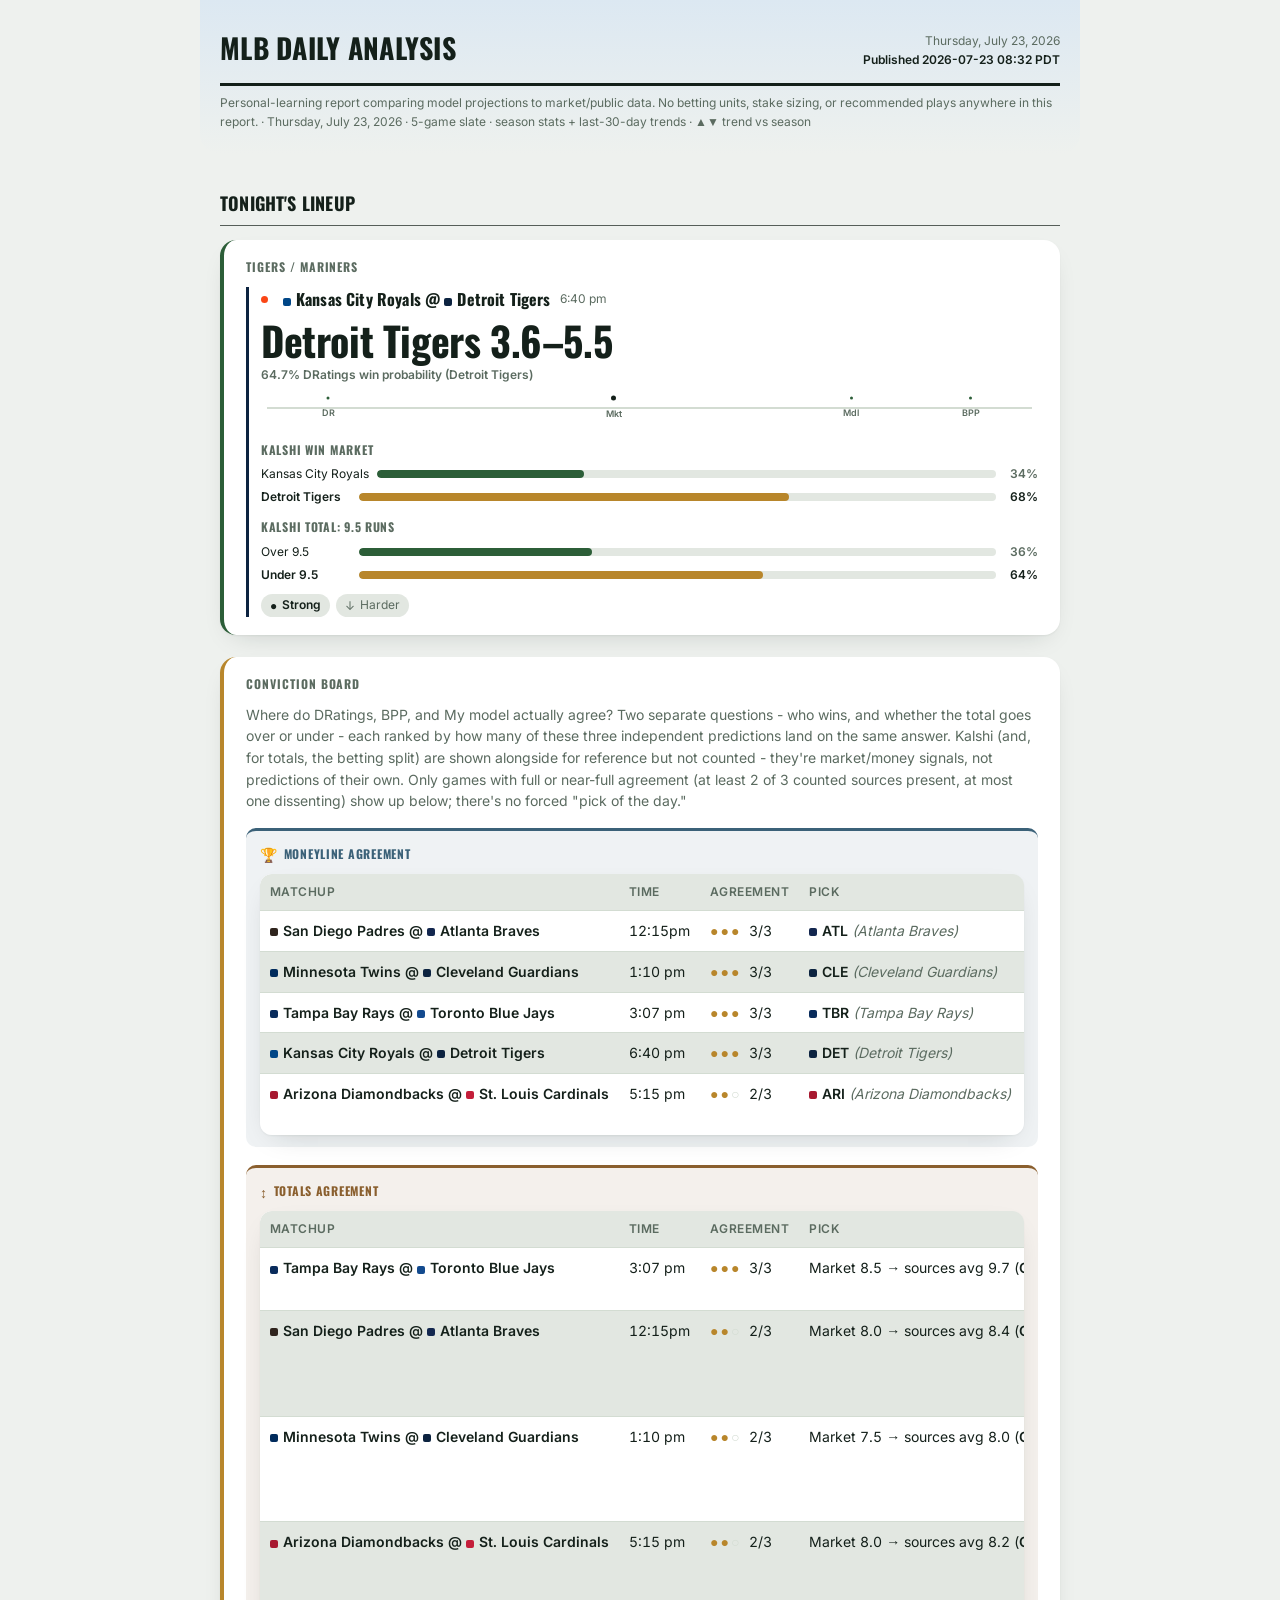
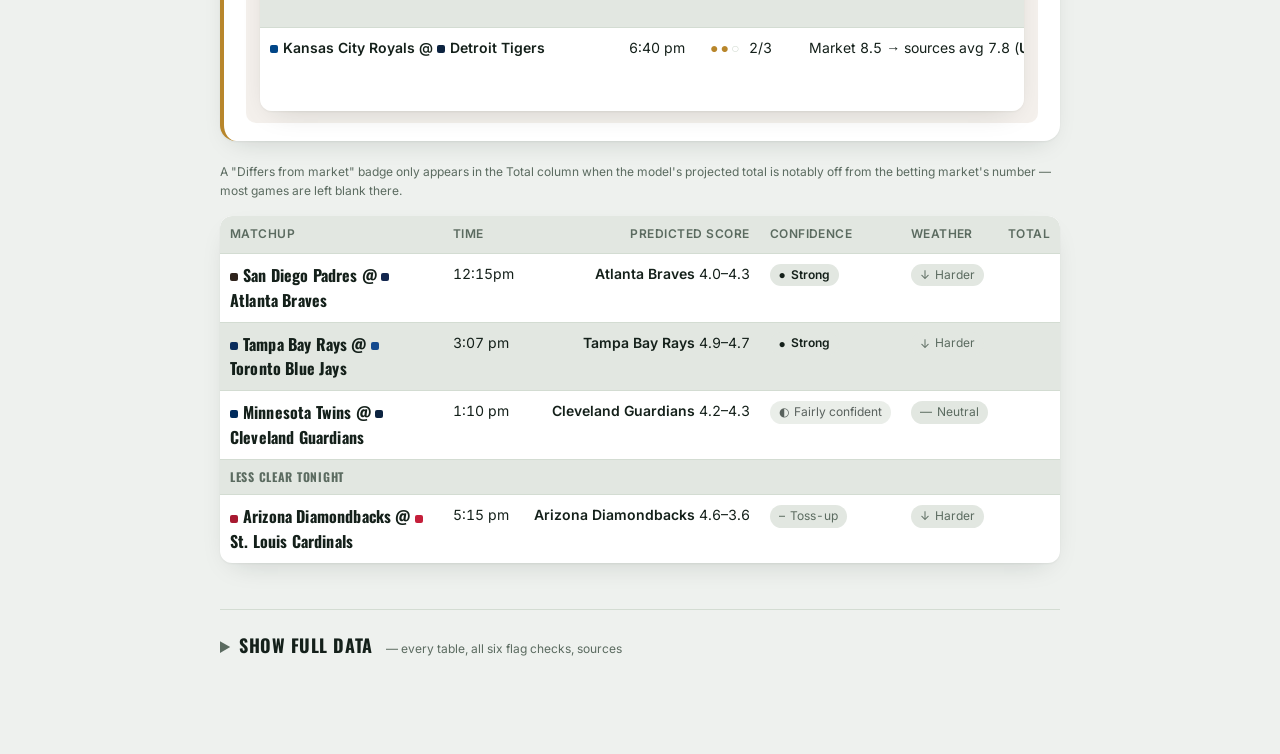
==== commit b26da288: "Daily MLB analysis: 2026-07-23" ====
--- a/docs/index.html
+++ b/docs/index.html
@@ -189,17 +189,21 @@
   .cg-badges { display: flex; flex-wrap: wrap; gap: 6px; margin-top: 10px; }
   .cg-note { font-size: var(--fs-body); color: var(--muted); margin-top: 10px; }
 
-  /* Conviction Board: two independently-ranked lists (moneyline agreement,
+  /* Conviction Board: two independently-ranked tables (moneyline agreement,
      totals agreement) - dots make the agreement count scannable at a
-     glance, the text spells out exactly which sources agree/dissent so
-     "conviction" is never asserted without showing its reasoning. Each
-     list gets its own panel treatment (top border + tint + icon) using
-     --panel-money/--panel-totals, two neutral tones distinct from any
-     team color, so the two questions ("who wins" vs. "over/under") read
-     as separate panels even on a quick scroll. */
-  .board-grid { display: grid; grid-template-columns: 1fr 1fr; gap: 18px; }
-  @media (max-width: 640px) { .board-grid { grid-template-columns: 1fr; } }
-  .board-col { border-radius: 10px; padding: 14px 14px 4px; border-top: 3px solid var(--line); }
+     glance, the Dissenting column spells out exactly which sources
+     agree/dissent so "conviction" is never asserted without showing its
+     reasoning. Each table gets its own panel treatment (top border + tint
+     + icon) using --panel-money/--panel-totals, two neutral tones distinct
+     from any team color, so the two questions ("who wins" vs.
+     "over/under") read as separate panels even on a quick scroll. Stacked
+     full-width (not side-by-side) since a 5-column table needs more room
+     than the old card layout did. */
+  .board-grid { display: grid; grid-template-columns: 1fr; gap: 18px; }
+  /* min-width:0 overrides the grid item default of min-width:auto - without
+     it, .board-col would stretch to the table's full content width instead
+     of letting .table-wrap's overflow-x:auto scroll internally. */
+  .board-col { min-width: 0; border-radius: 10px; padding: 14px 14px 4px; border-top: 3px solid var(--line); }
   .board-col.money { border-top-color: var(--panel-money); background: var(--panel-money-tint); }
   .board-col.totals { border-top-color: var(--panel-totals); background: var(--panel-totals-tint); }
   .board-col .board-heading { display: flex; align-items: center; gap: 6px; font-family: var(--font-display);
@@ -208,15 +212,9 @@
   .board-col.money .board-heading { color: var(--panel-money); }
   .board-col.totals .board-heading { color: var(--panel-totals); }
   .board-heading .bh-icon { font-size: 14px; line-height: 1; }
-  .board-row + .board-row { margin-top: 14px; padding-top: 14px; border-top: 1px solid var(--line); }
-  .board-row .br-matchup { font-family: var(--font-display); font-weight: 700; font-size: var(--fs-name); }
-  .board-row .br-time { color: var(--muted); font-weight: 400; font-size: var(--fs-fine); margin-left: 6px; }
-  .board-dots { margin: 6px 0 4px; letter-spacing: 2px; font-size: var(--fs-body); }
+  .board-dots { letter-spacing: 2px; font-size: var(--fs-body); }
   .board-dots .dot-on { color: var(--accent-3); }
   .board-dots .dot-off { color: var(--line); }
-  .board-verdict { font-size: var(--fs-body); }
-  .board-verdict strong { font-weight: 700; }
-  .board-dissent { font-size: var(--fs-fine); color: var(--muted); margin-top: 2px; }
 
   /* Sparkline: totals-runs ticks (DRatings/BPP/Model/Market) on one line,
      each positioned by its precomputed 0-100 x (see _totals_sparkline in
@@ -382,11 +380,9 @@
 <div class="hero-band">
 <div class="masthead">
   <h1>MLB Daily Analysis</h1>
-  <div class="meta">Thursday, July 23, 2026<strong>Published 2026-07-22 23:25 PDT</strong></div>
-</div>
-<div class="disclaimer-strip">Personal-learning report comparing model projections to market/public data. No betting units, stake sizing, or recommended plays anywhere in this report. · Wednesday, July 22, 2026 · 17-game slate · season stats + last-30-day trends · ▲▼ trend vs season</div>
-
-<div class="stale-banner">⚠ MoundEdge's page is still dated "Wednesday, July 22, 2026 · 17-game slate · season stats + last-30-day trends · ▲▼ trend vs season" as of this run, not today (Thursday, July 23, 2026) — its daily update may not have posted yet. The games below could still be repeating last night's slate. If so, check back later today for a refresh.</div>
+  <div class="meta">Thursday, July 23, 2026<strong>Published 2026-07-23 08:32 PDT</strong></div>
+</div>
+<div class="disclaimer-strip">Personal-learning report comparing model projections to market/public data. No betting units, stake sizing, or recommended plays anywhere in this report. · Thursday, July 23, 2026 · 5-game slate · season stats + last-30-day trends · ▲▼ trend vs season</div>
 
 </div>
 
@@ -398,78 +394,22 @@
   <div class="kicker">Tigers / Mariners</div>
   
   
-  <div class="callout-game team-sea">
-    <div class="g-row"><span class="team-dot"></span><span class="g-head"><span class="team-chip" style="background:#C6011F" title="CIN"></span>Cincinnati Reds @ <span class="team-chip" style="background:#0C2C56" title="SEA"></span>Seattle Mariners</span> <span class="g-time">3:40 pm</span></div>
+  <div class="callout-game team-det">
+    <div class="g-row"><span class="team-dot"></span><span class="g-head"><span class="team-chip" style="background:#004687" title="KCR"></span>Kansas City Royals @ <span class="team-chip" style="background:#0C2340" title="DET"></span>Detroit Tigers</span> <span class="g-time">6:40 pm</span></div>
     <div class="cg-score">
-<strong>Cincinnati Reds</strong> 4.5–4.4
-</div>
-    
-
-
-    
-
-<div class="spark" title="Projected total runs: BPP 8.8, Mdl 8.1, Mkt 8.5">
-<div class="spark-tick" style="left:92.0%"><span class="spark-dot"></span><span class="spark-label">BPP</span></div><div class="spark-tick" style="left:8.0%"><span class="spark-dot"></span><span class="spark-label">Mdl</span></div><div class="spark-tick is-market" style="left:56.0%"><span class="spark-dot"></span><span class="spark-label">Mkt</span></div>
-</div>
-
-
-    
-
-
-
-    <div class="cg-badges">
-
-<span class="badge badge-confidence conf-mixed" title="mixed signals"><span class="badge-icon">⚠</span>Mixed</span>
-<span class="badge badge-weather" title="Weather makes scoring a bit harder"><span class="badge-icon">↓</span>Harder</span>
-
-</div>
-  </div>
-  
-  
-  <div class="callout-game team-det">
-    <div class="g-row"><span class="team-dot"></span><span class="g-head"><span class="team-chip" style="background:#0C2340" title="DET"></span>Detroit Tigers @ <span class="team-chip" style="background:#0E3386" title="CHC"></span>Chicago Cubs</span> <span class="g-time">8:10 pm</span></div>
-    <div class="cg-score">
-<strong>Detroit Tigers</strong> 4.7–4.1
-</div>
-    
-
-
-    
-
-<div class="spark" title="Projected total runs: BPP 8.8, Mdl 7.7, Mkt 7.5">
-<div class="spark-tick" style="left:92.0%"><span class="spark-dot"></span><span class="spark-label">BPP</span></div><div class="spark-tick" style="left:20.9%"><span class="spark-dot"></span><span class="spark-label">Mdl</span></div><div class="spark-tick is-market" style="left:8.0%"><span class="spark-dot"></span><span class="spark-label">Mkt</span></div>
-</div>
-
-
-    
-
-
-
-    <div class="cg-badges">
-
-<span class="badge badge-confidence conf-mixed" title="mixed signals"><span class="badge-icon">⚠</span>Mixed</span>
-<span class="badge badge-weather" title="Weather makes scoring notably harder"><span class="badge-icon">↓</span>Harder</span>
-
-</div>
-  </div>
-  
-  
-  <div class="callout-game team-det">
-    <div class="g-row"><span class="team-dot"></span><span class="g-head"><span class="team-chip" style="background:#004687" title="KCR"></span>Kansas City Royals @ <span class="team-chip" style="background:#0C2340" title="DET"></span>Detroit Tigers</span></div>
-    <div class="cg-score">
-<strong>Detroit Tigers</strong> 3.2–4.8
-</div>
-    
-
-
-
-<div class="cg-pct">65.1% DRatings win probability (Detroit Tigers)</div>
-
-
-    
-
-<div class="spark" title="Projected total runs: DR 8.0, Mkt 8.0">
-<div class="spark-tick" style="left:92.0%"><span class="spark-dot"></span><span class="spark-label">DR</span></div><div class="spark-tick is-market" style="left:8.0%"><span class="spark-dot"></span><span class="spark-label">Mkt</span></div>
+<strong>Detroit Tigers</strong> 3.6–5.5
+</div>
+    
+
+
+
+<div class="cg-pct">64.7% DRatings win probability (Detroit Tigers)</div>
+
+
+    
+
+<div class="spark" title="Projected total runs: DR 8.0, BPP 9.1, Mdl 8.9, Mkt 8.5">
+<div class="spark-tick" style="left:8.0%"><span class="spark-dot"></span><span class="spark-label">DR</span></div><div class="spark-tick" style="left:92.0%"><span class="spark-dot"></span><span class="spark-label">BPP</span></div><div class="spark-tick" style="left:76.4%"><span class="spark-dot"></span><span class="spark-label">Mdl</span></div><div class="spark-tick is-market" style="left:45.3%"><span class="spark-dot"></span><span class="spark-label">Mkt</span></div>
 </div>
 
 
@@ -480,15 +420,15 @@
   
 <div class="prob-row">
   <span class="prob-label">Kansas City Royals</span>
-  <span class="prob-bar-track"><span class="prob-bar-fill" style="width:34.5%"></span></span>
+  <span class="prob-bar-track"><span class="prob-bar-fill" style="width:33.5%"></span></span>
   <span class="prob-pct">34%</span>
 </div>
 
   
 <div class="prob-row is-top">
   <span class="prob-label">Detroit Tigers</span>
-  <span class="prob-bar-track"><span class="prob-bar-fill" style="width:65.5%"></span></span>
-  <span class="prob-pct">66%</span>
+  <span class="prob-bar-track"><span class="prob-bar-fill" style="width:67.5%"></span></span>
+  <span class="prob-pct">68%</span>
 </div>
 
 </div>
@@ -500,14 +440,14 @@
   
 <div class="prob-row">
   <span class="prob-label">Over 9.5</span>
-  <span class="prob-bar-track"><span class="prob-bar-fill" style="width:35.5%"></span></span>
+  <span class="prob-bar-track"><span class="prob-bar-fill" style="width:36.5%"></span></span>
   <span class="prob-pct">36%</span>
 </div>
 
   
 <div class="prob-row is-top">
   <span class="prob-label">Under 9.5</span>
-  <span class="prob-bar-track"><span class="prob-bar-fill" style="width:64.5%"></span></span>
+  <span class="prob-bar-track"><span class="prob-bar-fill" style="width:63.5%"></span></span>
   <span class="prob-pct">64%</span>
 </div>
 
@@ -516,8 +456,8 @@
 
     <div class="cg-badges">
 
-<span class="badge badge-confidence conf-fair" title="fairly confident pick"><span class="badge-icon">◐</span>Fairly confident</span>
-<span class="badge badge-weather" title="Weather "><span class="badge-icon">—</span>Neutral</span>
+<span class="badge badge-confidence conf-strong" title="strong consensus"><span class="badge-icon">●</span>Strong</span>
+<span class="badge badge-weather" title="Weather makes scoring a bit harder"><span class="badge-icon">↓</span>Harder</span>
 
 </div>
   </div>
@@ -527,80 +467,198 @@
 
 <div class="hero-card conviction">
   <div class="kicker">Conviction Board</div>
-  <div class="also-note" style="margin-bottom:16px">Where do DRatings, BPP, Kalshi, and My model actually agree? Two separate questions - who wins, and whether the total goes over or under - each ranked by how many of the four sources land on the same answer. Only games with full or near-full agreement (at least 3 of 4 sources present, at most one dissenting) show up below; there's no forced "pick of the day."</div>
+  <div class="also-note" style="margin-bottom:16px">Where do DRatings, BPP, and My model actually agree? Two separate questions - who wins, and whether the total goes over or under - each ranked by how many of these three independent predictions land on the same answer. Kalshi (and, for totals, the betting split) are shown alongside for reference but not counted - they're market/money signals, not predictions of their own. Only games with full or near-full agreement (at least 2 of 3 counted sources present, at most one dissenting) show up below; there's no forced "pick of the day."</div>
   <div class="board-grid">
     <div class="board-col money">
       <div class="board-heading"><span class="bh-icon">🏆</span>Moneyline agreement</div>
       
+      <div class="table-wrap"><table>
+      <thead><tr><th>Matchup</th><th>Time</th><th>Agreement</th><th>Pick</th><th>Dissenting source(s)</th></tr></thead>
+      <tbody>
       
-<div class="board-row">
-  <div class="br-matchup"><span class="team-chip" style="background:#2F241D" title="SDP"></span>San Diego Padres @ <span class="team-chip" style="background:#13274F" title="ATL"></span>Atlanta Braves<span class="br-time">7:15 pm</span></div>
-  
-<span class="board-dots"><span class="dot-on">●</span><span class="dot-on">●</span><span class="dot-on">●</span><span class="dot-on">●</span></span>
-
-  <div class="board-verdict">4/4 agree: <span class="team-chip" style="background:#13274F" title="ATL"></span><strong>ATL</strong> <span class="muted">(Atlanta Braves)</span></div>
-  
-</div>
-
-<div class="board-row">
-  <div class="br-matchup"><span class="team-chip" style="background:#002B5C" title="MIN"></span>Minnesota Twins @ <span class="team-chip" style="background:#0C2340" title="CLE"></span>Cleveland Guardians<span class="br-time">6:40 pm</span></div>
-  
-<span class="board-dots"><span class="dot-on">●</span><span class="dot-on">●</span><span class="dot-on">●</span><span class="dot-off">○</span></span>
-
-  <div class="board-verdict">3/4 agree: <span class="team-chip" style="background:#0C2340" title="CLE"></span><strong>CLE</strong> <span class="muted">(Cleveland Guardians)</span></div>
-  
-  <div class="board-dissent">BPP leans MIN</div>
-  
-</div>
-
-<div class="board-row">
-  <div class="br-matchup"><span class="team-chip" style="background:#004687" title="KCR"></span>Kansas City Royals @ <span class="team-chip" style="background:#0C2340" title="DET"></span>Detroit Tigers</div>
-  
+<tr>
+  <td style="font-weight:600; white-space:nowrap"><span class="team-chip" style="background:#2F241D" title="SDP"></span>San Diego Padres @ <span class="team-chip" style="background:#13274F" title="ATL"></span>Atlanta Braves</td>
+  <td style="white-space:nowrap">12:15pm</td>
+  <td style="white-space:nowrap">
 <span class="board-dots"><span class="dot-on">●</span><span class="dot-on">●</span><span class="dot-on">●</span></span>
-
-  <div class="board-verdict">3/3 agree: <span class="team-chip" style="background:#0C2340" title="DET"></span><strong>DET</strong> <span class="muted">(Detroit Tigers)</span></div>
-  
-</div>
-
-<div class="board-row">
-  <div class="br-matchup"><span class="team-chip" style="background:#A71930" title="ARI"></span>Arizona Diamondbacks @ <span class="team-chip" style="background:#C41E3A" title="STL"></span>St. Louis Cardinals</div>
-  
+<span style="margin-left:4px">3/3</span></td>
+  <td style="white-space:nowrap"><span class="team-chip" style="background:#13274F" title="ATL"></span><strong>ATL</strong> <span class="muted">(Atlanta Braves)</span></td>
+  <td>
+    
+    
+    
+    Kalshi: ATL (ref)
+  </td>
+</tr>
+
+<tr>
+  <td style="font-weight:600; white-space:nowrap"><span class="team-chip" style="background:#002B5C" title="MIN"></span>Minnesota Twins @ <span class="team-chip" style="background:#0C2340" title="CLE"></span>Cleveland Guardians</td>
+  <td style="white-space:nowrap">1:10 pm</td>
+  <td style="white-space:nowrap">
+<span class="board-dots"><span class="dot-on">●</span><span class="dot-on">●</span><span class="dot-on">●</span></span>
+<span style="margin-left:4px">3/3</span></td>
+  <td style="white-space:nowrap"><span class="team-chip" style="background:#0C2340" title="CLE"></span><strong>CLE</strong> <span class="muted">(Cleveland Guardians)</span></td>
+  <td>
+    
+    
+    
+    Kalshi: CLE (ref)
+  </td>
+</tr>
+
+<tr>
+  <td style="font-weight:600; white-space:nowrap"><span class="team-chip" style="background:#092C5C" title="TBR"></span>Tampa Bay Rays @ <span class="team-chip" style="background:#134A8E" title="TOR"></span>Toronto Blue Jays</td>
+  <td style="white-space:nowrap">3:07 pm</td>
+  <td style="white-space:nowrap">
+<span class="board-dots"><span class="dot-on">●</span><span class="dot-on">●</span><span class="dot-on">●</span></span>
+<span style="margin-left:4px">3/3</span></td>
+  <td style="white-space:nowrap"><span class="team-chip" style="background:#092C5C" title="TBR"></span><strong>TBR</strong> <span class="muted">(Tampa Bay Rays)</span></td>
+  <td>
+    
+    
+    
+    Kalshi: TBR (ref)
+  </td>
+</tr>
+
+<tr>
+  <td style="font-weight:600; white-space:nowrap"><span class="team-chip" style="background:#004687" title="KCR"></span>Kansas City Royals @ <span class="team-chip" style="background:#0C2340" title="DET"></span>Detroit Tigers</td>
+  <td style="white-space:nowrap">6:40 pm</td>
+  <td style="white-space:nowrap">
+<span class="board-dots"><span class="dot-on">●</span><span class="dot-on">●</span><span class="dot-on">●</span></span>
+<span style="margin-left:4px">3/3</span></td>
+  <td style="white-space:nowrap"><span class="team-chip" style="background:#0C2340" title="DET"></span><strong>DET</strong> <span class="muted">(Detroit Tigers)</span></td>
+  <td>
+    
+    
+    
+    Kalshi: DET (ref)
+  </td>
+</tr>
+
+<tr>
+  <td style="font-weight:600; white-space:nowrap"><span class="team-chip" style="background:#A71930" title="ARI"></span>Arizona Diamondbacks @ <span class="team-chip" style="background:#C41E3A" title="STL"></span>St. Louis Cardinals</td>
+  <td style="white-space:nowrap">5:15 pm</td>
+  <td style="white-space:nowrap">
 <span class="board-dots"><span class="dot-on">●</span><span class="dot-on">●</span><span class="dot-off">○</span></span>
-
-  <div class="board-verdict">2/3 agree: <span class="team-chip" style="background:#C41E3A" title="STL"></span><strong>STL</strong> <span class="muted">(St. Louis Cardinals)</span></div>
-  
-  <div class="board-dissent">My model leans ARI</div>
-  
-</div>
-
+<span style="margin-left:4px">2/3</span></td>
+  <td style="white-space:nowrap"><span class="team-chip" style="background:#A71930" title="ARI"></span><strong>ARI</strong> <span class="muted">(Arizona Diamondbacks)</span></td>
+  <td>
+    
+    
+    
+    DRatings leans STL; Kalshi: STL (ref)
+  </td>
+</tr>
+
+      </tbody>
+      </table></div>
       
     </div>
     <div class="board-col totals">
       <div class="board-heading"><span class="bh-icon">↕</span>Totals agreement</div>
       
+      <div class="table-wrap"><table>
+      <thead><tr><th>Matchup</th><th>Time</th><th>Agreement</th><th>Pick</th><th>Dissenting source(s)</th></tr></thead>
+      <tbody>
       
-<div class="board-row">
-  <div class="br-matchup"><span class="team-chip" style="background:#002B5C" title="MIN"></span>Minnesota Twins @ <span class="team-chip" style="background:#0C2340" title="CLE"></span>Cleveland Guardians<span class="br-time">6:40 pm</span></div>
-  
-<span class="board-dots"><span class="dot-on">●</span><span class="dot-on">●</span><span class="dot-on">●</span><span class="dot-off">○</span></span>
-
-  <div class="board-verdict">3/4 lean <strong>OVER</strong> by 0.8 runs (avg)</div>
-  
-  <div class="board-dissent">Kalshi leans under</div>
-  
-</div>
-
-<div class="board-row">
-  <div class="br-matchup"><span class="team-chip" style="background:#092C5C" title="TBR"></span>Tampa Bay Rays @ <span class="team-chip" style="background:#134A8E" title="TOR"></span>Toronto Blue Jays<span class="br-time">7:07 pm</span></div>
-  
-<span class="board-dots"><span class="dot-on">●</span><span class="dot-on">●</span><span class="dot-on">●</span><span class="dot-off">○</span></span>
-
-  <div class="board-verdict">3/4 lean <strong>UNDER</strong> by 0.1 runs (avg)</div>
-  
-  <div class="board-dissent">Betting split leans over</div>
-  
-</div>
-
+<tr>
+  <td style="font-weight:600; white-space:nowrap"><span class="team-chip" style="background:#092C5C" title="TBR"></span>Tampa Bay Rays @ <span class="team-chip" style="background:#134A8E" title="TOR"></span>Toronto Blue Jays</td>
+  <td style="white-space:nowrap">3:07 pm</td>
+  <td style="white-space:nowrap">
+<span class="board-dots"><span class="dot-on">●</span><span class="dot-on">●</span><span class="dot-on">●</span></span>
+<span style="margin-left:4px">3/3</span></td>
+  <td style="white-space:nowrap">
+    
+    Market 8.5 → sources avg 9.7 (<strong>OVER</strong> by 1.2)
+    
+  </td>
+  <td>
+    
+    
+    
+    Kalshi: under (ref); Betting split: over (ref)
+  </td>
+</tr>
+
+<tr>
+  <td style="font-weight:600; white-space:nowrap"><span class="team-chip" style="background:#2F241D" title="SDP"></span>San Diego Padres @ <span class="team-chip" style="background:#13274F" title="ATL"></span>Atlanta Braves</td>
+  <td style="white-space:nowrap">12:15pm</td>
+  <td style="white-space:nowrap">
+<span class="board-dots"><span class="dot-on">●</span><span class="dot-on">●</span><span class="dot-off">○</span></span>
+<span style="margin-left:4px">2/3</span></td>
+  <td style="white-space:nowrap">
+    
+    Market 8.0 → sources avg 8.4 (<strong>OVER</strong> by 0.4)
+    
+  </td>
+  <td>
+    
+    
+    
+    DRatings leans under by 0.5; Kalshi: under (ref); Betting split: over (ref)
+  </td>
+</tr>
+
+<tr>
+  <td style="font-weight:600; white-space:nowrap"><span class="team-chip" style="background:#002B5C" title="MIN"></span>Minnesota Twins @ <span class="team-chip" style="background:#0C2340" title="CLE"></span>Cleveland Guardians</td>
+  <td style="white-space:nowrap">1:10 pm</td>
+  <td style="white-space:nowrap">
+<span class="board-dots"><span class="dot-on">●</span><span class="dot-on">●</span><span class="dot-off">○</span></span>
+<span style="margin-left:4px">2/3</span></td>
+  <td style="white-space:nowrap">
+    
+    Market 7.5 → sources avg 8.0 (<strong>OVER</strong> by 0.5)
+    
+  </td>
+  <td>
+    
+    
+    
+    My model leans under by 0.0; Kalshi: under (ref); Betting split: over (ref)
+  </td>
+</tr>
+
+<tr>
+  <td style="font-weight:600; white-space:nowrap"><span class="team-chip" style="background:#A71930" title="ARI"></span>Arizona Diamondbacks @ <span class="team-chip" style="background:#C41E3A" title="STL"></span>St. Louis Cardinals</td>
+  <td style="white-space:nowrap">5:15 pm</td>
+  <td style="white-space:nowrap">
+<span class="board-dots"><span class="dot-on">●</span><span class="dot-on">●</span><span class="dot-off">○</span></span>
+<span style="margin-left:4px">2/3</span></td>
+  <td style="white-space:nowrap">
+    
+    Market 8.0 → sources avg 8.2 (<strong>OVER</strong> by 0.2)
+    
+  </td>
+  <td>
+    
+    
+    
+    My model leans under by 0.2; Kalshi: under (ref); Betting split: over (ref)
+  </td>
+</tr>
+
+<tr>
+  <td style="font-weight:600; white-space:nowrap"><span class="team-chip" style="background:#004687" title="KCR"></span>Kansas City Royals @ <span class="team-chip" style="background:#0C2340" title="DET"></span>Detroit Tigers</td>
+  <td style="white-space:nowrap">6:40 pm</td>
+  <td style="white-space:nowrap">
+<span class="board-dots"><span class="dot-on">●</span><span class="dot-on">●</span><span class="dot-off">○</span></span>
+<span style="margin-left:4px">2/3</span></td>
+  <td style="white-space:nowrap">
+    
+    Market 8.5 → sources avg 7.8 (<strong>UNDER</strong> by 0.7)
+    
+  </td>
+  <td>
+    
+    
+    
+    BPP leans over by 0.6; Kalshi: under (ref); Betting split: over (ref)
+  </td>
+</tr>
+
+      </tbody>
+      </table></div>
       
     </div>
   </div>
@@ -613,158 +671,48 @@
 <tbody>
 
 <tr>
-<td><span class="g-head"><span class="team-chip" style="background:#27251F" title="PIT"></span>Pittsburgh Pirates @ <span class="team-chip" style="background:#003087" title="NYY"></span>New York Yankees</span></td>
-<td style="white-space:nowrap">1:05 pm</td>
+<td><span class="g-head"><span class="team-chip" style="background:#2F241D" title="SDP"></span>San Diego Padres @ <span class="team-chip" style="background:#13274F" title="ATL"></span>Atlanta Braves</span></td>
+<td style="white-space:nowrap">12:15pm</td>
 <td class="num">
-<strong>New York Yankees</strong> 4.0–5.9
+<strong>Atlanta Braves</strong> 4.0–4.3
 </td>
 <td><span class="badge badge-confidence conf-strong" title="strong consensus"><span class="badge-icon">●</span>Strong</span></td>
+<td><span class="badge badge-weather" title="Weather makes scoring a bit harder"><span class="badge-icon">↓</span>Harder</span></td>
+<td></td>
+</tr>
+
+<tr>
+<td><span class="g-head"><span class="team-chip" style="background:#092C5C" title="TBR"></span>Tampa Bay Rays @ <span class="team-chip" style="background:#134A8E" title="TOR"></span>Toronto Blue Jays</span></td>
+<td style="white-space:nowrap">3:07 pm</td>
+<td class="num">
+<strong>Tampa Bay Rays</strong> 4.9–4.7
+</td>
+<td><span class="badge badge-confidence conf-strong" title="strong consensus"><span class="badge-icon">●</span>Strong</span></td>
+<td><span class="badge badge-weather" title="Weather makes scoring a bit harder"><span class="badge-icon">↓</span>Harder</span></td>
+<td></td>
+</tr>
+
+<tr>
+<td><span class="g-head"><span class="team-chip" style="background:#002B5C" title="MIN"></span>Minnesota Twins @ <span class="team-chip" style="background:#0C2340" title="CLE"></span>Cleveland Guardians</span></td>
+<td style="white-space:nowrap">1:10 pm</td>
+<td class="num">
+<strong>Cleveland Guardians</strong> 4.2–4.3
+</td>
+<td><span class="badge badge-confidence conf-fair" title="fairly confident pick"><span class="badge-icon">◐</span>Fairly confident</span></td>
 <td><span class="badge badge-weather" title="Weather close to a neutral effect on scoring"><span class="badge-icon">—</span>Neutral</span></td>
 <td></td>
 </tr>
 
-<tr>
-<td><span class="g-head"><span class="team-chip" style="background:#002D72" title="NYM"></span>New York Mets @ <span class="team-chip" style="background:#12284B" title="MIL"></span>Milwaukee Brewers</span></td>
-<td style="white-space:nowrap">2:10 pm</td>
+
+<tr class="section-row"><td colspan="6">Less clear tonight</td></tr>
+
+<tr>
+<td><span class="g-head"><span class="team-chip" style="background:#A71930" title="ARI"></span>Arizona Diamondbacks @ <span class="team-chip" style="background:#C41E3A" title="STL"></span>St. Louis Cardinals</span></td>
+<td style="white-space:nowrap">5:15 pm</td>
 <td class="num">
-<strong>Milwaukee Brewers</strong> 4.4–4.8
+<strong>Arizona Diamondbacks</strong> 4.6–3.6
 </td>
-<td><span class="badge badge-confidence conf-strong" title="strong consensus"><span class="badge-icon">●</span>Strong</span></td>
-<td><span class="badge badge-weather" title="Weather makes scoring notably harder"><span class="badge-icon">↓</span>Harder</span></td>
-<td></td>
-</tr>
-
-<tr>
-<td><span class="g-head"><span class="team-chip" style="background:#2F241D" title="SDP"></span>San Diego Padres @ <span class="team-chip" style="background:#13274F" title="ATL"></span>Atlanta Braves</span></td>
-<td style="white-space:nowrap">7:15 pm</td>
-<td class="num">
-<strong>Atlanta Braves</strong> 4.6–5.5
-</td>
-<td><span class="badge badge-confidence conf-strong" title="strong consensus"><span class="badge-icon">●</span>Strong</span></td>
-<td><span class="badge badge-weather" title="Weather close to a neutral effect on scoring"><span class="badge-icon">—</span>Neutral</span></td>
-<td><span class="badge badge-flag" title="Model total differs notably from the market number">≠ Differs from market</span></td>
-</tr>
-
-<tr>
-<td><span class="g-head"><span class="team-chip" style="background:#AB0003" title="WSN"></span>Washington Nationals @ <span class="team-chip" style="background:#33006F" title="COL"></span>Colorado Rockies</span></td>
-<td style="white-space:nowrap">3:10 pm</td>
-<td class="num">
-<strong>Washington Nationals</strong> 6.7–5.8
-</td>
-<td><span class="badge badge-confidence conf-strong" title="strong consensus"><span class="badge-icon">●</span>Strong</span></td>
-<td><span class="badge badge-weather" title="Weather makes scoring notably easier"><span class="badge-icon">↑</span>Easier</span></td>
-<td></td>
-</tr>
-
-<tr>
-<td><span class="g-head"><span class="team-chip" style="background:#A71930" title="ARI"></span>Arizona Diamondbacks @ <span class="team-chip" style="background:#C41E3A" title="STL"></span>St. Louis Cardinals</span></td>
-<td style="white-space:nowrap">—</td>
-<td class="num">
-<strong>St. Louis Cardinals</strong> 3.8–4.5
-</td>
-<td><span class="badge badge-confidence conf-fair" title="fairly confident pick"><span class="badge-icon">◐</span>Fairly confident</span></td>
-<td><span class="badge badge-weather" title="Weather "><span class="badge-icon">—</span>Neutral</span></td>
-<td></td>
-</tr>
-
-
-<tr class="section-row"><td colspan="6">Less clear tonight</td></tr>
-
-<tr>
-<td><span class="g-head"><span class="team-chip" style="background:#DF4601" title="BAL"></span>Baltimore Orioles @ <span class="team-chip" style="background:#BD3039" title="BOS"></span>Boston Red Sox</span></td>
-<td style="white-space:nowrap">1:35 pm</td>
-<td class="num">
-<strong>Baltimore Orioles</strong> 5.1–4.6
-</td>
-<td><span class="badge badge-confidence conf-mixed" title="mixed signals"><span class="badge-icon">⚠</span>Mixed</span></td>
-<td><span class="badge badge-weather" title="Weather makes scoring notably easier"><span class="badge-icon">↑</span>Easier</span></td>
-<td></td>
-</tr>
-
-<tr>
-<td><span class="g-head"><span class="team-chip" style="background:#005A9C" title="LAD"></span>Los Angeles Dodgers @ <span class="team-chip" style="background:#E81828" title="PHI"></span>Philadelphia Phillies</span></td>
-<td style="white-space:nowrap">6:40 pm</td>
-<td class="num">
-<strong>Philadelphia Phillies</strong> 5.0–5.4
-</td>
-<td><span class="badge badge-confidence conf-mixed" title="mixed signals"><span class="badge-icon">⚠</span>Mixed</span></td>
-<td><span class="badge badge-weather" title="Weather makes scoring notably easier"><span class="badge-icon">↑</span>Easier</span></td>
-<td><span class="badge badge-flag" title="Model total differs notably from the market number">≠ Differs from market</span></td>
-</tr>
-
-<tr>
-<td><span class="g-head"><span class="team-chip" style="background:#003831" title="ATH"></span>Athletics @ <span class="team-chip" style="background:#A71930" title="ARI"></span>Arizona Diamondbacks</span></td>
-<td style="white-space:nowrap">3:40 pm</td>
-<td class="num">
-<strong>Athletics</strong> 5.1–4.8
-</td>
-<td><span class="badge badge-confidence conf-mixed" title="mixed signals"><span class="badge-icon">⚠</span>Mixed</span></td>
-<td><span class="badge badge-weather" title="Weather close to a neutral effect on scoring"><span class="badge-icon">—</span>Neutral</span></td>
-<td></td>
-</tr>
-
-<tr>
-<td><span class="g-head"><span class="team-chip" style="background:#092C5C" title="TBR"></span>Tampa Bay Rays @ <span class="team-chip" style="background:#134A8E" title="TOR"></span>Toronto Blue Jays</span></td>
-<td style="white-space:nowrap">7:07 pm</td>
-<td class="num">
-<strong>Toronto Blue Jays</strong> 3.8–4.7
-</td>
-<td><span class="badge badge-confidence conf-mixed" title="mixed signals"><span class="badge-icon">⚠</span>Mixed</span></td>
-<td><span class="badge badge-weather" title="Weather makes scoring a bit harder"><span class="badge-icon">↓</span>Harder</span></td>
-<td></td>
-</tr>
-
-<tr>
-<td><span class="g-head"><span class="team-chip" style="background:#FD5A1E" title="SFG"></span>San Francisco Giants @ <span class="team-chip" style="background:#004687" title="KCR"></span>Kansas City Royals</span></td>
-<td style="white-space:nowrap">2:10 pm</td>
-<td class="num">
-<strong>San Francisco Giants</strong> 5.2–4.5
-</td>
-<td><span class="badge badge-confidence conf-mixed" title="mixed signals"><span class="badge-icon">⚠</span>Mixed</span></td>
-<td><span class="badge badge-weather" title="Weather close to a neutral effect on scoring"><span class="badge-icon">—</span>Neutral</span></td>
-<td><span class="badge badge-flag" title="Model total differs notably from the market number">≠ Differs from market</span></td>
-</tr>
-
-<tr>
-<td><span class="g-head"><span class="team-chip" style="background:#C41E3A" title="STL"></span>St. Louis Cardinals @ <span class="team-chip" style="background:#BA0021" title="LAA"></span>Los Angeles Angels</span></td>
-<td style="white-space:nowrap">4:07 pm</td>
-<td class="num">
-<strong>Los Angeles Angels</strong> 4.4–5.4
-</td>
-<td><span class="badge badge-confidence conf-mixed" title="mixed signals"><span class="badge-icon">⚠</span>Mixed</span></td>
-<td><span class="badge badge-weather" title="Weather makes scoring a bit easier"><span class="badge-icon">↑</span>Easier</span></td>
-<td></td>
-</tr>
-
-<tr>
-<td><span class="g-head"><span class="team-chip" style="background:#00A3E0" title="MIA"></span>Miami Marlins @ <span class="team-chip" style="background:#002D62" title="HOU"></span>Houston Astros</span></td>
-<td style="white-space:nowrap">8:10 pm</td>
-<td class="num">
-<strong>Miami Marlins</strong> 3.9–3.8
-</td>
-<td><span class="badge badge-confidence conf-mixed" title="mixed signals"><span class="badge-icon">⚠</span>Mixed</span></td>
-<td><span class="badge badge-weather" title="Weather makes scoring a bit harder"><span class="badge-icon">↓</span>Harder</span></td>
-<td></td>
-</tr>
-
-<tr>
-<td><span class="g-head"><span class="team-chip" style="background:#002B5C" title="MIN"></span>Minnesota Twins @ <span class="team-chip" style="background:#0C2340" title="CLE"></span>Cleveland Guardians</span></td>
-<td style="white-space:nowrap">6:40 pm</td>
-<td class="num">
-<strong>Minnesota Twins</strong> 4.4–4.0
-</td>
-<td><span class="badge badge-confidence conf-mixed" title="mixed signals"><span class="badge-icon">⚠</span>Mixed</span></td>
-<td><span class="badge badge-weather" title="Weather makes scoring notably harder"><span class="badge-icon">↓</span>Harder</span></td>
-<td><span class="badge badge-flag" title="Model total differs notably from the market number">≠ Differs from market</span></td>
-</tr>
-
-<tr>
-<td><span class="g-head"><span class="team-chip" style="background:#27251F" title="CHW"></span>Chicago White Sox @ <span class="team-chip" style="background:#003278" title="TEX"></span>Texas Rangers</span></td>
-<td style="white-space:nowrap">8:05 pm</td>
-<td class="num">
-<strong>Texas Rangers</strong> 3.8–4.5
-</td>
-<td><span class="badge badge-confidence conf-mixed" title="mixed signals"><span class="badge-icon">⚠</span>Mixed</span></td>
+<td><span class="badge badge-confidence conf-tossup" title="not much consensus"><span class="badge-icon">–</span>Toss-up</span></td>
 <td><span class="badge badge-weather" title="Weather makes scoring notably harder"><span class="badge-icon">↓</span>Harder</span></td>
 <td></td>
 </tr>
@@ -802,39 +750,15 @@
 <thead><tr><th>Matchup</th><th>Time</th><th>Venue</th><th>Away Pitcher</th><th>Home Pitcher</th></tr></thead>
 <tbody>
 
-<tr><td style="font-weight:600; white-space:nowrap"><span class="team-chip" style="background:#27251F" title="PIT"></span>PIT @ <span class="team-chip" style="background:#003087" title="NYY"></span>NYY</td><td>1:05 pm</td><td>Yankee</td><td>M. Keller</td><td>G. Cole</td></tr>
-
-<tr><td style="font-weight:600; white-space:nowrap"><span class="team-chip" style="background:#DF4601" title="BAL"></span>BAL @ <span class="team-chip" style="background:#BD3039" title="BOS"></span>BOS</td><td>1:35 pm</td><td>Fenway</td><td>D. Kremer</td><td>J. Bennett</td></tr>
-
-<tr><td style="font-weight:600; white-space:nowrap"><span class="team-chip" style="background:#002D72" title="NYM"></span>NYM @ <span class="team-chip" style="background:#12284B" title="MIL"></span>MIL</td><td>2:10 pm</td><td>American Family</td><td>C. Scott</td><td>L. Henderson</td></tr>
-
-<tr><td style="font-weight:600; white-space:nowrap"><span class="team-chip" style="background:#FD5A1E" title="SFG"></span>SFG @ <span class="team-chip" style="background:#004687" title="KCR"></span>KCR</td><td>2:10 pm</td><td>Kauffman</td><td>L. Roupp</td><td>S. Lugo</td></tr>
-
-<tr><td style="font-weight:600; white-space:nowrap"><span class="team-chip" style="background:#AB0003" title="WSN"></span>WSN @ <span class="team-chip" style="background:#33006F" title="COL"></span>COL</td><td>3:10 pm</td><td>Coors</td><td>C. Cavalli</td><td>G. Hughes</td></tr>
-
-<tr><td style="font-weight:600; white-space:nowrap"><span class="team-chip" style="background:#003831" title="ATH"></span>ATH @ <span class="team-chip" style="background:#A71930" title="ARI"></span>ARI</td><td>3:40 pm</td><td>Chase</td><td>G. Jump</td><td>M. Kelly</td></tr>
-
-<tr><td style="font-weight:600; white-space:nowrap"><span class="team-chip" style="background:#C6011F" title="CIN"></span>CIN @ <span class="team-chip" style="background:#0C2C56" title="SEA"></span>SEA</td><td>3:40 pm</td><td>T-Mobile</td><td>B. Singer</td><td>E. Hancock</td></tr>
-
-<tr><td style="font-weight:600; white-space:nowrap"><span class="team-chip" style="background:#C41E3A" title="STL"></span>STL @ <span class="team-chip" style="background:#BA0021" title="LAA"></span>LAA</td><td>4:07 pm</td><td>Angels</td><td>H. Dobbins</td><td>R. Detmers</td></tr>
-
-<tr><td style="font-weight:600; white-space:nowrap"><span class="team-chip" style="background:#005A9C" title="LAD"></span>LAD @ <span class="team-chip" style="background:#E81828" title="PHI"></span>PHI</td><td>6:40 pm</td><td>Citizens Bank</td><td>E. Lauer</td><td>A. Nola</td></tr>
-
-<tr><td style="font-weight:600; white-space:nowrap"><span class="team-chip" style="background:#002B5C" title="MIN"></span>MIN @ <span class="team-chip" style="background:#0C2340" title="CLE"></span>CLE</td><td>6:40 pm</td><td>Progressive</td><td>B. Ober</td><td>S. Cecconi</td></tr>
-
-<tr><td style="font-weight:600; white-space:nowrap"><span class="team-chip" style="background:#092C5C" title="TBR"></span>TBR @ <span class="team-chip" style="background:#134A8E" title="TOR"></span>TOR</td><td>7:07 pm</td><td>Rogers Centre</td><td>G. Jax</td><td>B. Fisher</td></tr>
-
-<tr><td style="font-weight:600; white-space:nowrap"><span class="team-chip" style="background:#2F241D" title="SDP"></span>SDP @ <span class="team-chip" style="background:#13274F" title="ATL"></span>ATL</td><td>7:15 pm</td><td>Truist</td><td>M. King</td><td>M. Perez</td></tr>
-
-<tr><td style="font-weight:600; white-space:nowrap"><span class="team-chip" style="background:#27251F" title="CHW"></span>CHW @ <span class="team-chip" style="background:#003278" title="TEX"></span>TEX</td><td>8:05 pm</td><td>Globe Life</td><td>A. Kay</td><td>T. Alexander</td></tr>
-
-<tr><td style="font-weight:600; white-space:nowrap"><span class="team-chip" style="background:#0C2340" title="DET"></span>DET @ <span class="team-chip" style="background:#0E3386" title="CHC"></span>CHC</td><td>8:10 pm</td><td>Wrigley</td><td>K. Montero</td><td>C. Rea</td></tr>
-
-<tr><td style="font-weight:600; white-space:nowrap"><span class="team-chip" style="background:#00A3E0" title="MIA"></span>MIA @ <span class="team-chip" style="background:#002D62" title="HOU"></span>HOU</td><td>8:10 pm</td><td>Daikin</td><td>S. Alcantara</td><td>P. Lambert</td></tr>
-
-<tr><td style="font-weight:600; white-space:nowrap"><span class="team-chip" style="background:#A71930" title="ARI"></span>ARI @ <span class="team-chip" style="background:#C41E3A" title="STL"></span>STL</td><td>—</td><td>—</td><td>Brandon Pfaadt</td><td>Michael McGreevy</td></tr>
-
-<tr><td style="font-weight:600; white-space:nowrap"><span class="team-chip" style="background:#004687" title="KCR"></span>KCR @ <span class="team-chip" style="background:#0C2340" title="DET"></span>DET</td><td>—</td><td>—</td><td>Randy Dobnak</td><td>Troy Melton</td></tr>
+<tr><td style="font-weight:600; white-space:nowrap"><span class="team-chip" style="background:#2F241D" title="SDP"></span>SDP @ <span class="team-chip" style="background:#13274F" title="ATL"></span>ATL</td><td>12:15pm</td><td>Truist</td><td>G. Canning</td><td>C. Sale</td></tr>
+
+<tr><td style="font-weight:600; white-space:nowrap"><span class="team-chip" style="background:#002B5C" title="MIN"></span>MIN @ <span class="team-chip" style="background:#0C2340" title="CLE"></span>CLE</td><td>1:10 pm</td><td>Progressive</td><td>T. Bradley</td><td>G. Williams</td></tr>
+
+<tr><td style="font-weight:600; white-space:nowrap"><span class="team-chip" style="background:#092C5C" title="TBR"></span>TBR @ <span class="team-chip" style="background:#134A8E" title="TOR"></span>TOR</td><td>3:07 pm</td><td>Rogers Centre</td><td>I. Seymour</td><td>S. Bieber</td></tr>
+
+<tr><td style="font-weight:600; white-space:nowrap"><span class="team-chip" style="background:#A71930" title="ARI"></span>ARI @ <span class="team-chip" style="background:#C41E3A" title="STL"></span>STL</td><td>5:15 pm</td><td>Busch</td><td>B. Pfaadt</td><td>M. McGreevy</td></tr>
+
+<tr><td style="font-weight:600; white-space:nowrap"><span class="team-chip" style="background:#004687" title="KCR"></span>KCR @ <span class="team-chip" style="background:#0C2340" title="DET"></span>DET</td><td>6:40 pm</td><td>Comerica</td><td>R. Dobnak</td><td>T. Melton</td></tr>
 
 </tbody>
 </table></div>
@@ -844,70 +768,19 @@
 
 
 <div class="weather-tile">
-  <div class="wt-matchup">PIT @ NYY</div>
-  <div class="wt-main"><span class="wt-icon">⛅</span><span class="wt-temp">84°F</span></div>
-  <div class="wt-cond">Partly Cloudy · wind 9 mph W</div>
-  <div class="wt-effect">Close to a neutral effect on scoring · park: neutral (0.97×)</div>
-</div>
-
-
-
-<div class="weather-tile">
-  <div class="wt-matchup">BAL @ BOS</div>
-  <div class="wt-main"><span class="wt-icon">⛅</span><span class="wt-temp">84°F</span></div>
+  <div class="wt-matchup">SDP @ ATL</div>
+  <div class="wt-main"><span class="wt-icon">⛅</span><span class="wt-temp">85°F</span></div>
   <div class="wt-cond">Partly Cloudy · wind 8 mph WSW</div>
-  <div class="wt-effect">Makes scoring notably easier · park: hitter-friendly (1.12×)</div>
-</div>
-
-
-
-
-
-<div class="weather-tile">
-  <div class="wt-matchup">SFG @ KCR</div>
-  <div class="wt-main"><span class="wt-icon">⛅</span><span class="wt-temp">80°F</span></div>
-  <div class="wt-cond">Partly Cloudy · wind 9 mph NNE</div>
-  <div class="wt-effect">Close to a neutral effect on scoring · park: hitter-friendly (1.07×)</div>
-</div>
-
-
-
-<div class="weather-tile">
-  <div class="wt-matchup">WSN @ COL</div>
-  <div class="wt-main"><span class="wt-icon">☀️</span><span class="wt-temp">92°F</span></div>
-  <div class="wt-cond">Clear · wind 8 mph NNE</div>
-  <div class="wt-effect">Makes scoring notably easier · park: hitter-friendly (1.32×)</div>
-</div>
-
-
-
-
-
-
-
-<div class="weather-tile">
-  <div class="wt-matchup">STL @ LAA</div>
-  <div class="wt-main"><span class="wt-icon">⛅</span><span class="wt-temp">84°F</span></div>
-  <div class="wt-cond">Partly Cloudy · wind 8 mph SW</div>
-  <div class="wt-effect">Makes scoring a bit easier · park: neutral (1.00×)</div>
-</div>
-
-
-
-<div class="weather-tile">
-  <div class="wt-matchup">LAD @ PHI</div>
-  <div class="wt-main"><span class="wt-icon">⛅</span><span class="wt-temp">83°F</span></div>
-  <div class="wt-cond">Partly Cloudy · wind 7 mph WNW</div>
-  <div class="wt-effect">Makes scoring notably easier · park: neutral (1.03×)</div>
+  <div class="wt-effect">Makes scoring a bit harder · park: pitcher-friendly (0.93×)</div>
 </div>
 
 
 
 <div class="weather-tile">
   <div class="wt-matchup">MIN @ CLE</div>
-  <div class="wt-main"><span class="wt-icon">⛅</span><span class="wt-temp">70°F</span></div>
-  <div class="wt-cond">Partly Cloudy · wind 6 mph NW</div>
-  <div class="wt-effect">Makes scoring notably harder · park: neutral (0.97×)</div>
+  <div class="wt-main"><span class="wt-icon">⛅</span><span class="wt-temp">73°F</span></div>
+  <div class="wt-cond">Partly Cloudy · wind 5 mph NNW</div>
+  <div class="wt-effect">Close to a neutral effect on scoring · park: neutral (0.97×)</div>
 </div>
 
 
@@ -915,28 +788,20 @@
 
 
 <div class="weather-tile">
-  <div class="wt-matchup">SDP @ ATL</div>
-  <div class="wt-main"><span class="wt-icon">⛅</span><span class="wt-temp">86°F</span></div>
-  <div class="wt-cond">Partly Cloudy · wind 9 mph SSW</div>
-  <div class="wt-effect">Close to a neutral effect on scoring · park: pitcher-friendly (0.93×)</div>
-</div>
-
-
+  <div class="wt-matchup">ARI @ STL</div>
+  <div class="wt-main"><span class="wt-icon">☁️</span><span class="wt-temp">79°F</span></div>
+  <div class="wt-cond">Mostly Cloudy · wind 5 mph ENE</div>
+  <div class="wt-effect">Makes scoring notably harder · park: pitcher-friendly (0.95×)</div>
+</div>
 
 
 
 <div class="weather-tile">
-  <div class="wt-matchup">DET @ CHC</div>
-  <div class="wt-main"><span class="wt-icon">⛅</span><span class="wt-temp">71°F</span></div>
-  <div class="wt-cond">Partly Cloudy · wind 8 mph NE</div>
-  <div class="wt-effect">Makes scoring notably harder · park: neutral (0.96×)</div>
-</div>
-
-
-
-
-
-
+  <div class="wt-matchup">KCR @ DET</div>
+  <div class="wt-main"><span class="wt-icon">☀️</span><span class="wt-temp">77°F</span></div>
+  <div class="wt-cond">Clear · wind 7 mph SSE</div>
+  <div class="wt-effect">Makes scoring a bit harder · park: neutral (0.99×)</div>
+</div>
 
 
 </div>
@@ -947,57 +812,21 @@
 <thead><tr><th>Matchup</th><th>Prediction</th><th>Why it's flagged</th></tr></thead>
 <tbody>
 
-<tr><td style="font-weight:600; white-space:nowrap">MIN @ CLE</td>
-  <td style="white-space:nowrap"><strong>MIN</strong><br><span class="num" style="font-size:var(--fs-fine);color:var(--muted)">4.4–4.0</span></td>
-  <td><div class="flag-line"><span class="dot"></span><span class="flag-text"><span class="tag-mini">Models expect a different total than the betting market</span><span class="detail-main">Model total 9.1 runs vs. market total 7.5 runs (off by 1.6)</span></span></div><div class="flag-line"><span class="dot"></span><span class="flag-text"><span class="tag-mini">The two models disagree with each other</span><span class="detail-main">DRatings picks the home team, MoundEdge&#39;s BPP sim picks the away team</span></span></div><div class="flag-line"><span class="dot"></span><span class="flag-text"><span class="tag-mini">Public bets and public money don&#39;t agree</span><span class="detail-main">ML MIN: 23-point gap between % of bets and % of money; ML CLE: 23-point gap between % of bets and % of money</span></span></div><div class="flag-line"><span class="dot"></span><span class="flag-text"><span class="tag-mini">Starting pitcher is far from their normal form</span><span class="detail-main">B. Ober road ERA 6.90 vs season 4.32 (+2.58)</span></span></div><div class="flag-line"><span class="dot"></span><span class="flag-text"><span class="tag-mini">Weather/ballpark will change scoring a lot</span><span class="detail-main">makes scoring notably harder (-8% simulated effect)</span></span></div></td></tr>
-
-<tr><td style="font-weight:600; white-space:nowrap">DET @ CHC</td>
-  <td style="white-space:nowrap"><strong>DET</strong><br><span class="num" style="font-size:var(--fs-fine);color:var(--muted)">4.7–4.1</span></td>
-  <td><div class="flag-line"><span class="dot"></span><span class="flag-text"><span class="tag-mini">Starting pitcher is far from their normal form</span><span class="detail-main">C. Rea home ERA 2.74 vs season 4.74 (-2.00)</span></span></div><div class="flag-line"><span class="dot"></span><span class="flag-text"><span class="tag-mini">Weather/ballpark will change scoring a lot</span><span class="detail-main">makes scoring notably harder (-17% simulated effect)</span></span></div><div class="flag-line"><span class="dot"></span><span class="flag-text"><span class="tag-mini">MoundEdge&#39;s trend arrow looks inconsistent</span><span class="detail-main">DET hitting trend arrow vs L30/season numbers (99.0 vs 99.0)</span></span></div></td></tr>
-
-<tr><td style="font-weight:600; white-space:nowrap">NYM @ MIL</td>
-  <td style="white-space:nowrap"><strong>MIL</strong><br><span class="num" style="font-size:var(--fs-fine);color:var(--muted)">4.4–4.8</span></td>
-  <td><div class="flag-line"><span class="dot"></span><span class="flag-text"><span class="tag-mini">Starting pitcher is far from their normal form</span><span class="detail-main">L. Henderson home ERA 1.80 vs season 2.97 (-1.17)</span></span></div><div class="flag-line"><span class="dot"></span><span class="flag-text"><span class="tag-mini">Weather/ballpark will change scoring a lot</span><span class="detail-main">makes scoring notably harder (-8% simulated effect)</span></span></div></td></tr>
-
-<tr><td style="font-weight:600; white-space:nowrap">STL @ LAA</td>
-  <td style="white-space:nowrap"><strong>LAA</strong><br><span class="num" style="font-size:var(--fs-fine);color:var(--muted)">4.4–5.4</span></td>
-  <td><div class="flag-line"><span class="dot"></span><span class="flag-text"><span class="tag-mini">Public bets and public money don&#39;t agree</span><span class="detail-main">ML STL: 24-point gap between % of bets and % of money; ML LAA: 24-point gap between % of bets and % of money</span></span></div><div class="flag-line"><span class="dot"></span><span class="flag-text"><span class="tag-mini">Starting pitcher is far from their normal form</span><span class="detail-main">H. Dobbins road ERA 6.23 vs season 4.03 (+2.20)</span></span></div></td></tr>
-
-<tr><td style="font-weight:600; white-space:nowrap">LAD @ PHI</td>
-  <td style="white-space:nowrap"><strong>PHI</strong><br><span class="num" style="font-size:var(--fs-fine);color:var(--muted)">5.0–5.4</span></td>
-  <td><div class="flag-line"><span class="dot"></span><span class="flag-text"><span class="tag-mini">Models expect a different total than the betting market</span><span class="detail-main">Model total 11.1 runs vs. market total 9.5 runs (off by 1.6)</span></span></div><div class="flag-line"><span class="dot"></span><span class="flag-text"><span class="tag-mini">Weather/ballpark will change scoring a lot</span><span class="detail-main">makes scoring notably easier (+12% simulated effect)</span></span></div></td></tr>
+<tr><td style="font-weight:600; white-space:nowrap">ARI @ STL</td>
+  <td style="white-space:nowrap"><strong>ARI</strong><br><span class="num" style="font-size:var(--fs-fine);color:var(--muted)">4.6–3.6</span></td>
+  <td><div class="flag-line"><span class="dot"></span><span class="flag-text"><span class="tag-mini">The two models disagree with each other</span><span class="detail-main">DRatings picks the home team, MoundEdge&#39;s BPP sim picks the away team</span></span></div><div class="flag-line"><span class="dot"></span><span class="flag-text"><span class="tag-mini">Starting pitcher is far from their normal form</span><span class="detail-main">B. Pfaadt road ERA 2.76 vs season 4.58 (-1.82); M. McGreevy home ERA 1.89 vs season 2.92 (-1.03)</span></span></div><div class="flag-line"><span class="dot"></span><span class="flag-text"><span class="tag-mini">Weather/ballpark will change scoring a lot</span><span class="detail-main">makes scoring notably harder (-14% simulated effect)</span></span></div></td></tr>
+
+<tr><td style="font-weight:600; white-space:nowrap">SDP @ ATL</td>
+  <td style="white-space:nowrap"><strong>ATL</strong><br><span class="num" style="font-size:var(--fs-fine);color:var(--muted)">4.0–4.3</span></td>
+  <td><div class="flag-line"><span class="dot"></span><span class="flag-text"><span class="tag-mini">Starting pitcher is far from their normal form</span><span class="detail-main">G. Canning road ERA 10.07 vs season 6.67 (+3.40)</span></span></div></td></tr>
 
 <tr><td style="font-weight:600; white-space:nowrap">TBR @ TOR</td>
-  <td style="white-space:nowrap"><strong>TOR</strong><br><span class="num" style="font-size:var(--fs-fine);color:var(--muted)">3.8–4.7</span></td>
-  <td><div class="flag-line"><span class="dot"></span><span class="flag-text"><span class="tag-mini">The two models disagree with each other</span><span class="detail-main">DRatings picks the away team, MoundEdge&#39;s BPP sim picks the home team</span></span></div><div class="flag-line"><span class="dot"></span><span class="flag-text"><span class="tag-mini">Starting pitcher is far from their normal form</span><span class="detail-main">B. Fisher home ERA 0.00 vs season 3.65 (-3.65)</span></span></div></td></tr>
-
-<tr><td style="font-weight:600; white-space:nowrap">SDP @ ATL</td>
-  <td style="white-space:nowrap"><strong>ATL</strong><br><span class="num" style="font-size:var(--fs-fine);color:var(--muted)">4.6–5.5</span></td>
-  <td><div class="flag-line"><span class="dot"></span><span class="flag-text"><span class="tag-mini">Models expect a different total than the betting market</span><span class="detail-main">Model total 9.6 runs vs. market total 8.5 runs (off by 1.1)</span></span></div><div class="flag-line"><span class="dot"></span><span class="flag-text"><span class="tag-mini">The two models disagree with each other</span><span class="detail-main">DRatings projects 8.5 total runs, BPP projects 10.1 (off by 1.6)</span></span></div></td></tr>
-
-<tr><td style="font-weight:600; white-space:nowrap">CHW @ TEX</td>
-  <td style="white-space:nowrap"><strong>TEX</strong><br><span class="num" style="font-size:var(--fs-fine);color:var(--muted)">3.8–4.5</span></td>
-  <td><div class="flag-line"><span class="dot"></span><span class="flag-text"><span class="tag-mini">Starting pitcher is far from their normal form</span><span class="detail-main">A. Kay road ERA 5.80 vs season 4.24 (+1.56)</span></span></div><div class="flag-line"><span class="dot"></span><span class="flag-text"><span class="tag-mini">Weather/ballpark will change scoring a lot</span><span class="detail-main">makes scoring notably harder (-8% simulated effect)</span></span></div></td></tr>
-
-<tr><td style="font-weight:600; white-space:nowrap">BAL @ BOS</td>
-  <td style="white-space:nowrap"><strong>BAL</strong><br><span class="num" style="font-size:var(--fs-fine);color:var(--muted)">5.1–4.6</span></td>
-  <td><div class="flag-line"><span class="dot"></span><span class="flag-text"><span class="tag-mini">Weather/ballpark will change scoring a lot</span><span class="detail-main">makes scoring notably easier (+23% simulated effect)</span></span></div></td></tr>
-
-<tr><td style="font-weight:600; white-space:nowrap">SFG @ KCR</td>
-  <td style="white-space:nowrap"><strong>SFG</strong><br><span class="num" style="font-size:var(--fs-fine);color:var(--muted)">5.2–4.5</span></td>
-  <td><div class="flag-line"><span class="dot"></span><span class="flag-text"><span class="tag-mini">Models expect a different total than the betting market</span><span class="detail-main">Model total 9.8 runs vs. market total 8.5 runs (off by 1.3)</span></span></div></td></tr>
-
-<tr><td style="font-weight:600; white-space:nowrap">WSN @ COL</td>
-  <td style="white-space:nowrap"><strong>WSN</strong><br><span class="num" style="font-size:var(--fs-fine);color:var(--muted)">6.7–5.8</span></td>
-  <td><div class="flag-line"><span class="dot"></span><span class="flag-text"><span class="tag-mini">Weather/ballpark will change scoring a lot</span><span class="detail-main">makes scoring notably easier (+39% simulated effect)</span></span></div></td></tr>
-
-<tr><td style="font-weight:600; white-space:nowrap">ATH @ ARI</td>
-  <td style="white-space:nowrap"><strong>ATH</strong><br><span class="num" style="font-size:var(--fs-fine);color:var(--muted)">5.1–4.8</span></td>
-  <td><div class="flag-line"><span class="dot"></span><span class="flag-text"><span class="tag-mini">Starting pitcher is far from their normal form</span><span class="detail-main">G. Jump road ERA 0.75 vs season 3.78 (-3.03); M. Kelly home ERA 6.69 vs season 5.20 (+1.49)</span></span></div></td></tr>
-
-<tr><td style="font-weight:600; white-space:nowrap">CIN @ SEA</td>
-  <td style="white-space:nowrap"><strong>CIN</strong><br><span class="num" style="font-size:var(--fs-fine);color:var(--muted)">4.5–4.4</span></td>
-  <td><div class="flag-line"><span class="dot"></span><span class="flag-text"><span class="tag-mini">Starting pitcher is far from their normal form</span><span class="detail-main">B. Singer road ERA 6.14 vs season 4.56 (+1.58)</span></span></div></td></tr>
+  <td style="white-space:nowrap"><strong>TBR</strong><br><span class="num" style="font-size:var(--fs-fine);color:var(--muted)">4.9–4.7</span></td>
+  <td><div class="flag-line"><span class="dot"></span><span class="flag-text"><span class="tag-mini">Starting pitcher is far from their normal form</span><span class="detail-main">S. Bieber home ERA 3.60 vs season 5.70 (-2.10)</span></span></div></td></tr>
+
+<tr><td style="font-weight:600; white-space:nowrap">KCR @ DET</td>
+  <td style="white-space:nowrap"><strong>DET</strong><br><span class="num" style="font-size:var(--fs-fine);color:var(--muted)">3.6–5.5</span></td>
+  <td><div class="flag-line"><span class="dot"></span><span class="flag-text"><span class="tag-mini">The two models disagree with each other</span><span class="detail-main">DRatings projects 8.0 total runs, BPP projects 9.1 (off by 1.1)</span></span></div></td></tr>
 
 </tbody>
 </table></div>
@@ -1008,44 +837,8 @@
 <tbody>
 
 <tr>
-  <td style="font-weight:600; white-space:nowrap">SFG @ KCR</td>
-  <td>away</td>
+  <td style="font-weight:600; white-space:nowrap">ARI @ STL</td>
   <td>home</td>
-  <td>—</td>
-  <td>—</td>
-  <td><span class="verdict no"><span class="dot"></span>Conflict</span></td>
-</tr>
-
-<tr>
-  <td style="font-weight:600; white-space:nowrap">WSN @ COL</td>
-  <td>home</td>
-  <td>away</td>
-  <td>—</td>
-  <td>—</td>
-  <td><span class="verdict no"><span class="dot"></span>Conflict</span></td>
-</tr>
-
-<tr>
-  <td style="font-weight:600; white-space:nowrap">ATH @ ARI</td>
-  <td>away</td>
-  <td>home</td>
-  <td>—</td>
-  <td>—</td>
-  <td><span class="verdict no"><span class="dot"></span>Conflict</span></td>
-</tr>
-
-<tr>
-  <td style="font-weight:600; white-space:nowrap">STL @ LAA</td>
-  <td>home</td>
-  <td>away</td>
-  <td>—</td>
-  <td>—</td>
-  <td><span class="verdict no"><span class="dot"></span>Conflict</span></td>
-</tr>
-
-<tr>
-  <td style="font-weight:600; white-space:nowrap">TBR @ TOR</td>
-  <td>away</td>
   <td>away</td>
   <td>—</td>
   <td>home</td>
@@ -1053,65 +846,11 @@
 </tr>
 
 <tr>
-  <td style="font-weight:600; white-space:nowrap">CHW @ TEX</td>
-  <td>home</td>
-  <td>away</td>
-  <td>—</td>
-  <td>—</td>
-  <td><span class="verdict no"><span class="dot"></span>Conflict</span></td>
-</tr>
-
-<tr>
-  <td style="font-weight:600; white-space:nowrap">DET @ CHC</td>
-  <td>away</td>
-  <td>home</td>
-  <td>—</td>
-  <td>—</td>
-  <td><span class="verdict no"><span class="dot"></span>Conflict</span></td>
-</tr>
-
-<tr>
-  <td style="font-weight:600; white-space:nowrap">PIT @ NYY</td>
+  <td style="font-weight:600; white-space:nowrap">SDP @ ATL</td>
   <td>home</td>
   <td>home</td>
   <td>—</td>
-  <td>—</td>
-  <td><span class="verdict yes"><span class="dot dot-quiet"></span>Aligned</span></td>
-</tr>
-
-<tr>
-  <td style="font-weight:600; white-space:nowrap">BAL @ BOS</td>
   <td>home</td>
-  <td>home</td>
-  <td>—</td>
-  <td>—</td>
-  <td><span class="verdict yes"><span class="dot dot-quiet"></span>Aligned</span></td>
-</tr>
-
-<tr>
-  <td style="font-weight:600; white-space:nowrap">NYM @ MIL</td>
-  <td>home</td>
-  <td>home</td>
-  <td>—</td>
-  <td>—</td>
-  <td><span class="verdict yes"><span class="dot dot-quiet"></span>Aligned</span></td>
-</tr>
-
-<tr>
-  <td style="font-weight:600; white-space:nowrap">CIN @ SEA</td>
-  <td>home</td>
-  <td>home</td>
-  <td>—</td>
-  <td>—</td>
-  <td><span class="verdict yes"><span class="dot dot-quiet"></span>Aligned</span></td>
-</tr>
-
-<tr>
-  <td style="font-weight:600; white-space:nowrap">LAD @ PHI</td>
-  <td>away</td>
-  <td>away</td>
-  <td>—</td>
-  <td>—</td>
   <td><span class="verdict yes"><span class="dot dot-quiet"></span>Aligned</span></td>
 </tr>
 
@@ -1125,7 +864,16 @@
 </tr>
 
 <tr>
-  <td style="font-weight:600; white-space:nowrap">SDP @ ATL</td>
+  <td style="font-weight:600; white-space:nowrap">TBR @ TOR</td>
+  <td>away</td>
+  <td>away</td>
+  <td>—</td>
+  <td>away</td>
+  <td><span class="verdict yes"><span class="dot dot-quiet"></span>Aligned</span></td>
+</tr>
+
+<tr>
+  <td style="font-weight:600; white-space:nowrap">KCR @ DET</td>
   <td>home</td>
   <td>home</td>
   <td>—</td>
@@ -1133,33 +881,6 @@
   <td><span class="verdict yes"><span class="dot dot-quiet"></span>Aligned</span></td>
 </tr>
 
-<tr>
-  <td style="font-weight:600; white-space:nowrap">MIA @ HOU</td>
-  <td>home</td>
-  <td>home</td>
-  <td>—</td>
-  <td>—</td>
-  <td><span class="verdict yes"><span class="dot dot-quiet"></span>Aligned</span></td>
-</tr>
-
-<tr>
-  <td style="font-weight:600; white-space:nowrap">ARI @ STL</td>
-  <td>home</td>
-  <td>—</td>
-  <td>—</td>
-  <td>home</td>
-  <td><span class="verdict yes"><span class="dot dot-quiet"></span>Aligned</span></td>
-</tr>
-
-<tr>
-  <td style="font-weight:600; white-space:nowrap">KCR @ DET</td>
-  <td>home</td>
-  <td>—</td>
-  <td>—</td>
-  <td>home</td>
-  <td><span class="verdict yes"><span class="dot dot-quiet"></span>Aligned</span></td>
-</tr>
-
 </tbody>
 </table></div>
 
@@ -1169,161 +890,69 @@
 <tbody>
 
 <tr>
-  <td style="font-weight:600; white-space:nowrap">SFG @ KCR</td>
-  <td class="num">—</td>
-  <td class="num">9.6<span class="muted"> (+1.1)</span></td>
-  <td class="num">9.8<span class="muted"> (+1.3)</span></td>
-  <td class="num">8.5</td>
-  <td>over by 1.2 (avg)</td>
-  <td>under</td>
-  <td>—</td>
-  <td><span class="verdict no"><span class="dot"></span>Conflict</span></td>
-</tr>
-
-<tr>
-  <td style="font-weight:600; white-space:nowrap">ATH @ ARI</td>
-  <td class="num">—</td>
-  <td class="num">9.9<span class="muted"> (+0.4)</span></td>
-  <td class="num">10.3<span class="muted"> (+0.8)</span></td>
-  <td class="num">9.5</td>
-  <td>over by 0.6 (avg)</td>
-  <td>under</td>
-  <td>—</td>
-  <td><span class="verdict no"><span class="dot"></span>Conflict</span></td>
-</tr>
-
-<tr>
-  <td style="font-weight:600; white-space:nowrap">CIN @ SEA</td>
-  <td class="num">—</td>
-  <td class="num">8.8<span class="muted"> (+0.3)</span></td>
-  <td class="num">8.1<span class="muted"> (-0.4)</span></td>
-  <td class="num">8.5</td>
-  <td>under by 0.1 (avg)</td>
-  <td>over</td>
-  <td>—</td>
-  <td><span class="verdict no"><span class="dot"></span>Conflict</span></td>
-</tr>
-
-<tr>
-  <td style="font-weight:600; white-space:nowrap">STL @ LAA</td>
-  <td class="num">—</td>
-  <td class="num">9.8<span class="muted"> (+0.3)</span></td>
-  <td class="num">9.6<span class="muted"> (+0.1)</span></td>
-  <td class="num">9.5</td>
-  <td>over by 0.2 (avg)</td>
-  <td>under</td>
-  <td>—</td>
-  <td><span class="verdict no"><span class="dot"></span>Conflict</span></td>
-</tr>
-
-<tr>
-  <td style="font-weight:600; white-space:nowrap">LAD @ PHI</td>
-  <td class="num">—</td>
-  <td class="num">10.4<span class="muted"> (+0.9)</span></td>
-  <td class="num">11.1<span class="muted"> (+1.6)</span></td>
-  <td class="num">9.5</td>
-  <td>over by 1.2 (avg)</td>
-  <td>under</td>
-  <td>—</td>
-  <td><span class="verdict no"><span class="dot"></span>Conflict</span></td>
-</tr>
-
-<tr>
-  <td style="font-weight:600; white-space:nowrap">TBR @ TOR</td>
-  <td class="num">8.4<span class="muted"> (-0.1)</span></td>
-  <td class="num">8.4<span class="muted"> (-0.1)</span></td>
-  <td class="num">8.5<span class="muted"> (+0.0)</span></td>
-  <td class="num">8.5</td>
-  <td>under by 0.1 (avg)</td>
+  <td style="font-weight:600; white-space:nowrap">SDP @ ATL</td>
+  <td class="num">7.5<span class="muted"> (-0.5)</span></td>
+  <td class="num">8.2<span class="muted"> (+0.2)</span></td>
+  <td class="num">8.3<span class="muted"> (+0.3)</span></td>
+  <td class="num">8.0</td>
+  <td>
+    
+    Market 8.0 → sources avg 8.0 (UNDER by 0.0)
+    
+  </td>
   <td>over</td>
   <td>under</td>
   <td><span class="verdict no"><span class="dot"></span>Conflict</span></td>
 </tr>
 
 <tr>
-  <td style="font-weight:600; white-space:nowrap">CHW @ TEX</td>
-  <td class="num">—</td>
-  <td class="num">8.3<span class="muted"> (-0.2)</span></td>
+  <td style="font-weight:600; white-space:nowrap">ARI @ STL</td>
+  <td class="num">8.1<span class="muted"> (+0.1)</span></td>
+  <td class="num">8.3<span class="muted"> (+0.3)</span></td>
+  <td class="num">7.2<span class="muted"> (-0.8)</span></td>
+  <td class="num">8.0</td>
+  <td>
+    
+    Market 8.0 → sources avg 7.9 (UNDER by 0.1)
+    
+  </td>
+  <td>over</td>
+  <td>under</td>
+  <td><span class="verdict no"><span class="dot"></span>Conflict</span></td>
+</tr>
+
+<tr>
+  <td style="font-weight:600; white-space:nowrap">TBR @ TOR</td>
   <td class="num">8.6<span class="muted"> (+0.1)</span></td>
+  <td class="num">9.6<span class="muted"> (+1.1)</span></td>
+  <td class="num">8.9<span class="muted"> (+0.4)</span></td>
   <td class="num">8.5</td>
-  <td>under by 0.1 (avg)</td>
-  <td>over</td>
-  <td>—</td>
-  <td><span class="verdict no"><span class="dot"></span>Conflict</span></td>
-</tr>
-
-<tr>
-  <td style="font-weight:600; white-space:nowrap">BAL @ BOS</td>
-  <td class="num">—</td>
-  <td class="num">9.8<span class="muted"> (+0.8)</span></td>
-  <td class="num">9.5<span class="muted"> (+0.5)</span></td>
-  <td class="num">9.0</td>
-  <td>over by 0.7 (avg)</td>
-  <td>over</td>
-  <td>—</td>
-  <td><span class="verdict yes"><span class="dot dot-quiet"></span>Aligned</span></td>
-</tr>
-
-<tr>
-  <td style="font-weight:600; white-space:nowrap">NYM @ MIL</td>
-  <td class="num">—</td>
-  <td class="num">9.2<span class="muted"> (+1.7)</span></td>
-  <td class="num">7.8<span class="muted"> (+0.3)</span></td>
-  <td class="num">7.5</td>
-  <td>over by 1.0 (avg)</td>
-  <td>over</td>
-  <td>—</td>
-  <td><span class="verdict yes"><span class="dot dot-quiet"></span>Aligned</span></td>
-</tr>
-
-<tr>
-  <td style="font-weight:600; white-space:nowrap">WSN @ COL</td>
-  <td class="num">—</td>
-  <td class="num">12.5<span class="muted"> (+1.0)</span></td>
-  <td class="num">12.0<span class="muted"> (+0.5)</span></td>
-  <td class="num">11.5</td>
-  <td>over by 0.8 (avg)</td>
-  <td>over</td>
-  <td>—</td>
-  <td><span class="verdict yes"><span class="dot dot-quiet"></span>Aligned</span></td>
-</tr>
-
-<tr>
-  <td style="font-weight:600; white-space:nowrap">MIN @ CLE</td>
-  <td class="num">8.1<span class="muted"> (+0.6)</span></td>
-  <td class="num">8.4<span class="muted"> (+0.9)</span></td>
-  <td class="num">9.1<span class="muted"> (+1.6)</span></td>
-  <td class="num">7.5</td>
-  <td>over by 1.0 (avg)</td>
+  <td>
+    
+    Market 8.5 → sources avg 9.0 (OVER by 0.5)
+    
+  </td>
   <td>over</td>
   <td>under</td>
   <td><span class="verdict yes"><span class="dot dot-quiet"></span>Aligned</span></td>
 </tr>
 
 <tr>
-  <td style="font-weight:600; white-space:nowrap">SDP @ ATL</td>
-  <td class="num">8.5<span class="muted"> (-0.0)</span></td>
-  <td class="num">10.1<span class="muted"> (+1.6)</span></td>
-  <td class="num">9.6<span class="muted"> (+1.1)</span></td>
+  <td style="font-weight:600; white-space:nowrap">KCR @ DET</td>
+  <td class="num">8.0<span class="muted"> (-0.5)</span></td>
+  <td class="num">9.1<span class="muted"> (+0.6)</span></td>
+  <td class="num">8.9<span class="muted"> (+0.4)</span></td>
   <td class="num">8.5</td>
-  <td>over by 0.9 (avg)</td>
+  <td>
+    
+    Market 8.5 → sources avg 8.7 (OVER by 0.2)
+    
+  </td>
   <td>over</td>
   <td>under</td>
   <td><span class="verdict yes"><span class="dot dot-quiet"></span>Aligned</span></td>
 </tr>
 
-<tr>
-  <td style="font-weight:600; white-space:nowrap">DET @ CHC</td>
-  <td class="num">—</td>
-  <td class="num">8.8<span class="muted"> (+1.3)</span></td>
-  <td class="num">7.7<span class="muted"> (+0.2)</span></td>
-  <td class="num">7.5</td>
-  <td>over by 0.8 (avg)</td>
-  <td>over</td>
-  <td>—</td>
-  <td><span class="verdict yes"><span class="dot dot-quiet"></span>Aligned</span></td>
-</tr>
-
 </tbody>
 </table></div>
 
@@ -1335,29 +964,9 @@
 <tbody>
 
 <tr>
-  <td style="font-weight:600; white-space:nowrap">MIN @ CLE</td>
-  <td>
-    <div class="cell-bar-row"><span class="cell-bar-label">MIN</span><span class="prob-bar-track sm"><span class="prob-bar-fill" style="width:43.5%"></span></span><span class="cell-bar-pct">44%</span></div>
-    <div class="cell-bar-row"><span class="cell-bar-label">CLE</span><span class="prob-bar-track sm"><span class="prob-bar-fill" style="width:56.5%"></span></span><span class="cell-bar-pct">56%</span></div>
-  </td>
-  <td class="num">9.5</td>
-  <td>Over 32% / Under 68%</td>
-</tr>
-
-<tr>
-  <td style="font-weight:600; white-space:nowrap">TBR @ TOR</td>
-  <td>
-    <div class="cell-bar-row"><span class="cell-bar-label">TBR</span><span class="prob-bar-track sm"><span class="prob-bar-fill" style="width:49.5%"></span></span><span class="cell-bar-pct">50%</span></div>
-    <div class="cell-bar-row"><span class="cell-bar-label">TOR</span><span class="prob-bar-track sm"><span class="prob-bar-fill" style="width:50.5%"></span></span><span class="cell-bar-pct">50%</span></div>
-  </td>
-  <td class="num">9.5</td>
-  <td>Over 38% / Under 62%</td>
-</tr>
-
-<tr>
   <td style="font-weight:600; white-space:nowrap">SDP @ ATL</td>
   <td>
-    <div class="cell-bar-row"><span class="cell-bar-label">SDP</span><span class="prob-bar-track sm"><span class="prob-bar-fill" style="width:32.5%"></span></span><span class="cell-bar-pct">32%</span></div>
+    <div class="cell-bar-row"><span class="cell-bar-label">SDP</span><span class="prob-bar-track sm"><span class="prob-bar-fill" style="width:30.5%"></span></span><span class="cell-bar-pct">30%</span></div>
     <div class="cell-bar-row"><span class="cell-bar-label">ATL</span><span class="prob-bar-track sm"><span class="prob-bar-fill" style="width:69.5%"></span></span><span class="cell-bar-pct">70%</span></div>
   </td>
   <td class="num">9.5</td>
@@ -1365,20 +974,40 @@
 </tr>
 
 <tr>
+  <td style="font-weight:600; white-space:nowrap">MIN @ CLE</td>
+  <td>
+    <div class="cell-bar-row"><span class="cell-bar-label">MIN</span><span class="prob-bar-track sm"><span class="prob-bar-fill" style="width:42.5%"></span></span><span class="cell-bar-pct">42%</span></div>
+    <div class="cell-bar-row"><span class="cell-bar-label">CLE</span><span class="prob-bar-track sm"><span class="prob-bar-fill" style="width:57.5%"></span></span><span class="cell-bar-pct">58%</span></div>
+  </td>
+  <td class="num">9.5</td>
+  <td>Over 30% / Under 70%</td>
+</tr>
+
+<tr>
+  <td style="font-weight:600; white-space:nowrap">TBR @ TOR</td>
+  <td>
+    <div class="cell-bar-row"><span class="cell-bar-label">TBR</span><span class="prob-bar-track sm"><span class="prob-bar-fill" style="width:50.5%"></span></span><span class="cell-bar-pct">50%</span></div>
+    <div class="cell-bar-row"><span class="cell-bar-label">TOR</span><span class="prob-bar-track sm"><span class="prob-bar-fill" style="width:49.5%"></span></span><span class="cell-bar-pct">50%</span></div>
+  </td>
+  <td class="num">9.5</td>
+  <td>Over 40% / Under 60%</td>
+</tr>
+
+<tr>
   <td style="font-weight:600; white-space:nowrap">ARI @ STL</td>
   <td>
-    <div class="cell-bar-row"><span class="cell-bar-label">ARI</span><span class="prob-bar-track sm"><span class="prob-bar-fill" style="width:47.5%"></span></span><span class="cell-bar-pct">48%</span></div>
-    <div class="cell-bar-row"><span class="cell-bar-label">STL</span><span class="prob-bar-track sm"><span class="prob-bar-fill" style="width:53.5%"></span></span><span class="cell-bar-pct">54%</span></div>
+    <div class="cell-bar-row"><span class="cell-bar-label">ARI</span><span class="prob-bar-track sm"><span class="prob-bar-fill" style="width:48.5%"></span></span><span class="cell-bar-pct">48%</span></div>
+    <div class="cell-bar-row"><span class="cell-bar-label">STL</span><span class="prob-bar-track sm"><span class="prob-bar-fill" style="width:52.5%"></span></span><span class="cell-bar-pct">52%</span></div>
   </td>
   <td class="num">9.5</td>
-  <td>Over 35% / Under 65%</td>
+  <td>Over 30% / Under 70%</td>
 </tr>
 
 <tr>
   <td style="font-weight:600; white-space:nowrap">KCR @ DET</td>
   <td>
-    <div class="cell-bar-row"><span class="cell-bar-label">KCR</span><span class="prob-bar-track sm"><span class="prob-bar-fill" style="width:34.5%"></span></span><span class="cell-bar-pct">34%</span></div>
-    <div class="cell-bar-row"><span class="cell-bar-label">DET</span><span class="prob-bar-track sm"><span class="prob-bar-fill" style="width:65.5%"></span></span><span class="cell-bar-pct">66%</span></div>
+    <div class="cell-bar-row"><span class="cell-bar-label">KCR</span><span class="prob-bar-track sm"><span class="prob-bar-fill" style="width:33.5%"></span></span><span class="cell-bar-pct">34%</span></div>
+    <div class="cell-bar-row"><span class="cell-bar-label">DET</span><span class="prob-bar-track sm"><span class="prob-bar-fill" style="width:67.5%"></span></span><span class="cell-bar-pct">68%</span></div>
   </td>
   <td class="num">9.5</td>
   <td>Over 36% / Under 64%</td>
@@ -1399,8 +1028,8 @@
     
 <div class="depth-row">
   <span class="depth-name"><span class="team-chip" style="background:#2F241D" title="SDP"></span>San Diego Padres</span>
-  <span class="depth-pct">32%</span>
-  <span class="depth-bidask">bid 32¢ / ask 33¢</span>
+  <span class="depth-pct">30%</span>
+  <span class="depth-bidask">bid 30¢ / ask 31¢</span>
   
 </div>
 
@@ -1413,7 +1042,7 @@
 </div>
 
     
-    <div class="depth-stat"><span class="depth-stat-value">608,822</span><span class="depth-stat-label">contracts traded, last 24h</span></div>
+    <div class="depth-stat"><span class="depth-stat-value">1,251,191</span><span class="depth-stat-label">contracts traded, last 24h</span></div>
   </div>
 
   
@@ -1424,7 +1053,7 @@
 <div class="depth-row">
   <span class="depth-name">Over 9.5</span>
   <span class="depth-pct">36%</span>
-  <span class="depth-bidask">bid 35¢ / ask 36¢</span>
+  <span class="depth-bidask">bid 36¢ / ask 37¢</span>
   
 </div>
 
@@ -1432,11 +1061,11 @@
 <div class="depth-row">
   <span class="depth-name">Under 9.5</span>
   <span class="depth-pct">64%</span>
-  <span class="depth-bidask">bid 64¢ / ask 65¢</span>
-  
-</div>
-
-    <div class="depth-stat"><span class="depth-stat-value">10,923</span><span class="depth-stat-label">contracts traded, last 24h</span></div>
+  <span class="depth-bidask">bid 63¢ / ask 64¢</span>
+  
+</div>
+
+    <div class="depth-stat"><span class="depth-stat-value">16,802</span><span class="depth-stat-label">contracts traded, last 24h</span></div>
   </div>
   
 
@@ -1444,28 +1073,28 @@
 </div>
 
 <div class="hero-card">
-  <div class="kicker"><span class="team-chip" style="background:#002B5C" title="MIN"></span>MIN @ <span class="team-chip" style="background:#0C2340" title="CLE"></span>CLE</div>
+  <div class="kicker"><span class="team-chip" style="background:#092C5C" title="TBR"></span>TBR @ <span class="team-chip" style="background:#134A8E" title="TOR"></span>TOR</div>
 
   <div class="depth-block">
     <div class="depth-block-label">Win market</div>
     
 <div class="depth-row">
-  <span class="depth-name"><span class="team-chip" style="background:#002B5C" title="MIN"></span>Minnesota Twins</span>
-  <span class="depth-pct">44%</span>
-  <span class="depth-bidask">bid 43¢ / ask 44¢</span>
+  <span class="depth-name"><span class="team-chip" style="background:#092C5C" title="TBR"></span>Tampa Bay Rays</span>
+  <span class="depth-pct">50%</span>
+  <span class="depth-bidask">bid 50¢ / ask 51¢</span>
   
 </div>
 
     
 <div class="depth-row">
-  <span class="depth-name"><span class="team-chip" style="background:#0C2340" title="CLE"></span>Cleveland Guardians</span>
-  <span class="depth-pct">56%</span>
-  <span class="depth-bidask">bid 56¢ / ask 57¢</span>
-  
-</div>
-
-    
-    <div class="depth-stat"><span class="depth-stat-value">59,374</span><span class="depth-stat-label">contracts traded, last 24h</span></div>
+  <span class="depth-name"><span class="team-chip" style="background:#134A8E" title="TOR"></span>Toronto Blue Jays</span>
+  <span class="depth-pct">50%</span>
+  <span class="depth-bidask">bid 49¢ / ask 50¢</span>
+  
+</div>
+
+    
+    <div class="depth-stat"><span class="depth-stat-value">388,731</span><span class="depth-stat-label">contracts traded, last 24h</span></div>
   </div>
 
   
@@ -1475,20 +1104,20 @@
     
 <div class="depth-row">
   <span class="depth-name">Over 9.5</span>
-  <span class="depth-pct">32%</span>
-  <span class="depth-bidask">bid 32¢ / ask 33¢</span>
+  <span class="depth-pct">40%</span>
+  <span class="depth-bidask">bid 39¢ / ask 40¢</span>
   
 </div>
 
     
 <div class="depth-row">
   <span class="depth-name">Under 9.5</span>
-  <span class="depth-pct">68%</span>
-  <span class="depth-bidask">bid 67¢ / ask 68¢</span>
-  
-</div>
-
-    <div class="depth-stat"><span class="depth-stat-value">2,041</span><span class="depth-stat-label">contracts traded, last 24h</span></div>
+  <span class="depth-pct">60%</span>
+  <span class="depth-bidask">bid 60¢ / ask 61¢</span>
+  
+</div>
+
+    <div class="depth-stat"><span class="depth-stat-value">4,718</span><span class="depth-stat-label">contracts traded, last 24h</span></div>
   </div>
   
 
@@ -1504,189 +1133,57 @@
 <tbody>
 
 <tr>
-  <td style="font-weight:600; white-space:nowrap">PIT @ NYY</td>
-  <td class="num">—</td>
-  <td>—</td>
-  <td class="num">4.4–5.4</td>
-  <td class="num">4.0–5.9</td>
-  <td>NYY</td>
-  <td class="num">—</td>
-  <td>—</td>
-</tr>
-
-<tr>
-  <td style="font-weight:600; white-space:nowrap">BAL @ BOS</td>
-  <td class="num">—</td>
-  <td>—</td>
-  <td class="num">4.4–5.1</td>
-  <td class="num">5.1–4.6</td>
-  <td>BAL</td>
-  <td class="num">—</td>
-  <td>—</td>
-</tr>
-
-<tr>
-  <td style="font-weight:600; white-space:nowrap">NYM @ MIL</td>
-  <td class="num">—</td>
-  <td>—</td>
-  <td class="num">3.3–4.5</td>
-  <td class="num">4.4–4.8</td>
-  <td>MIL</td>
-  <td class="num">—</td>
-  <td>—</td>
-</tr>
-
-<tr>
-  <td style="font-weight:600; white-space:nowrap">SFG @ KCR</td>
-  <td class="num">—</td>
-  <td>—</td>
-  <td class="num">5.5–4.4</td>
-  <td class="num">5.2–4.5</td>
-  <td>SFG</td>
-  <td class="num">—</td>
-  <td>—</td>
-</tr>
-
-<tr>
-  <td style="font-weight:600; white-space:nowrap">WSN @ COL</td>
-  <td class="num">—</td>
-  <td>—</td>
-  <td class="num">6.0–6.1</td>
-  <td class="num">6.7–5.8</td>
-  <td>WSN</td>
-  <td class="num">—</td>
-  <td>—</td>
-</tr>
-
-<tr>
-  <td style="font-weight:600; white-space:nowrap">ATH @ ARI</td>
-  <td class="num">—</td>
-  <td>—</td>
-  <td class="num">5.3–5.0</td>
-  <td class="num">5.1–4.8</td>
-  <td>ATH</td>
-  <td class="num">—</td>
-  <td>—</td>
-</tr>
-
-<tr>
-  <td style="font-weight:600; white-space:nowrap">CIN @ SEA</td>
-  <td class="num">—</td>
-  <td>—</td>
-  <td class="num">3.6–4.5</td>
-  <td class="num">4.5–4.4</td>
-  <td>CIN</td>
-  <td class="num">—</td>
-  <td>—</td>
-</tr>
-
-<tr>
-  <td style="font-weight:600; white-space:nowrap">STL @ LAA</td>
-  <td class="num">—</td>
-  <td>—</td>
-  <td class="num">4.7–5.0</td>
-  <td class="num">4.4–5.4</td>
-  <td>LAA</td>
-  <td class="num">—</td>
-  <td>—</td>
-</tr>
-
-<tr>
-  <td style="font-weight:600; white-space:nowrap">LAD @ PHI</td>
-  <td class="num">—</td>
-  <td>—</td>
-  <td class="num">5.9–5.2</td>
-  <td class="num">5.0–5.4</td>
-  <td>PHI</td>
-  <td class="num">—</td>
-  <td>—</td>
+  <td style="font-weight:600; white-space:nowrap">SDP @ ATL</td>
+  <td class="num">2.7–4.8</td>
+  <td>ATL (70.2%)</td>
+  <td class="num">3.4–4.9</td>
+  <td class="num">4.0–4.3</td>
+  <td>ATL</td>
+  <td class="num">4.0–4.6</td>
+  <td>ATL</td>
 </tr>
 
 <tr>
   <td style="font-weight:600; white-space:nowrap">MIN @ CLE</td>
-  <td class="num">3.6–4.5</td>
-  <td>CLE (59.0%)</td>
-  <td class="num">4.6–4.4</td>
-  <td class="num">4.4–4.0</td>
-  <td>MIN</td>
-  <td class="num">3.6–3.8</td>
+  <td class="num">3.4–4.1</td>
+  <td>CLE (57.0%)</td>
+  <td class="num">4.1–4.4</td>
+  <td class="num">4.2–4.3</td>
   <td>CLE</td>
+  <td class="num">3.7–3.8</td>
+  <td>CLE</td>
 </tr>
 
 <tr>
   <td style="font-weight:600; white-space:nowrap">TBR @ TOR</td>
-  <td class="num">4.4–4.0</td>
-  <td>TBR (53.5%)</td>
-  <td class="num">4.4–4.1</td>
-  <td class="num">3.8–4.7</td>
-  <td>TOR</td>
-  <td class="num">5.9–3.9</td>
+  <td class="num">4.4–4.2</td>
+  <td>TBR (51.8%)</td>
+  <td class="num">5.6–3.3</td>
+  <td class="num">4.9–4.7</td>
   <td>TBR</td>
-</tr>
-
-<tr>
-  <td style="font-weight:600; white-space:nowrap">SDP @ ATL</td>
-  <td class="num">3.2–5.3</td>
-  <td>ATL (70.9%)</td>
-  <td class="num">4.4–5.2</td>
-  <td class="num">4.6–5.5</td>
-  <td>ATL</td>
-  <td class="num">4.0–4.8</td>
-  <td>ATL</td>
-</tr>
-
-<tr>
-  <td style="font-weight:600; white-space:nowrap">CHW @ TEX</td>
-  <td class="num">—</td>
-  <td>—</td>
-  <td class="num">4.0–4.7</td>
-  <td class="num">3.8–4.5</td>
-  <td>TEX</td>
-  <td class="num">—</td>
-  <td>—</td>
-</tr>
-
-<tr>
-  <td style="font-weight:600; white-space:nowrap">DET @ CHC</td>
-  <td class="num">—</td>
-  <td>—</td>
-  <td class="num">4.1–3.7</td>
-  <td class="num">4.7–4.1</td>
-  <td>DET</td>
-  <td class="num">—</td>
-  <td>—</td>
-</tr>
-
-<tr>
-  <td style="font-weight:600; white-space:nowrap">MIA @ HOU</td>
-  <td class="num">—</td>
-  <td>—</td>
-  <td class="num">4.0–4.4</td>
-  <td class="num">3.9–3.8</td>
-  <td>MIA</td>
-  <td class="num">—</td>
-  <td>—</td>
+  <td class="num">5.9–4.9</td>
+  <td>TBR</td>
 </tr>
 
 <tr>
   <td style="font-weight:600; white-space:nowrap">ARI @ STL</td>
-  <td class="num">3.8–4.5</td>
-  <td>STL (57.6%)</td>
-  <td class="num">—</td>
-  <td class="num">—</td>
-  <td>—</td>
-  <td class="num">4.3–3.3</td>
+  <td class="num">3.8–4.3</td>
+  <td>STL (55.0%)</td>
+  <td class="num">3.5–3.6</td>
+  <td class="num">4.6–3.6</td>
+  <td>ARI</td>
+  <td class="num">4.5–3.2</td>
   <td>ARI</td>
 </tr>
 
 <tr>
   <td style="font-weight:600; white-space:nowrap">KCR @ DET</td>
   <td class="num">3.2–4.8</td>
-  <td>DET (65.1%)</td>
-  <td class="num">—</td>
-  <td class="num">—</td>
-  <td>—</td>
-  <td class="num">2.8–4.6</td>
+  <td>DET (64.7%)</td>
+  <td class="num">3.4–5.5</td>
+  <td class="num">3.6–5.5</td>
+  <td>DET</td>
+  <td class="num">2.8–4.7</td>
   <td>DET</td>
 </tr>
 
@@ -1703,7 +1200,7 @@
   <td style="white-space:nowrap">2026-07-22</td>
   <td style="white-space:nowrap">MIN @ CLE</td>
   <td><span class="team-chip" style="background:#002B5C" title="MIN"></span>MIN <span class="muted">(Minnesota Twins)</span></td>
-  <td>3/4</td>
+  <td>2/3</td>
   <td>MIN</td>
   <td><span class="verdict yes"><span class="dot dot-quiet"></span>Correct</span></td>
 </tr>
@@ -1719,7 +1216,7 @@
   <td style="white-space:nowrap">2026-07-22</td>
   <td style="white-space:nowrap">MIN @ CLE</td>
   <td>OVER</td>
-  <td>4/4</td>
+  <td>3/3</td>
   <td class="num">7.5</td>
   <td class="num">16</td>
   <td><span class="verdict yes"><span class="dot dot-quiet"></span>Correct</span></td>
@@ -1728,7 +1225,7 @@
 </tbody>
 </table></div>
 
-<div class="also-note" style="margin-top:10px">Accuracy shown is based on 1 day(s) of tracking so far - treat this as a small early sample, not a proven track record yet. Only the single highest-conviction pick per category is shown per day (at least 3 of 4 sources agreeing, at most one dissenting - same bar as the Conviction Board above), and a day with no game clearing that bar shows "—" rather than a forced pick.</div>
+<div class="also-note" style="margin-top:10px">Accuracy shown is based on 1 day(s) of tracking so far - treat this as a small early sample, not a proven track record yet. Only the single highest-conviction pick per category is shown per day (at least 2 of 3 counted sources agreeing, at most one dissenting - same bar as the Conviction Board above), and a day with no game clearing that bar shows "—" rather than a forced pick.</div>
 
 
 <div class="eyebrow" id="dd-sources-summary"><span class="label">Source Summary</span><span class="rule"></span></div>
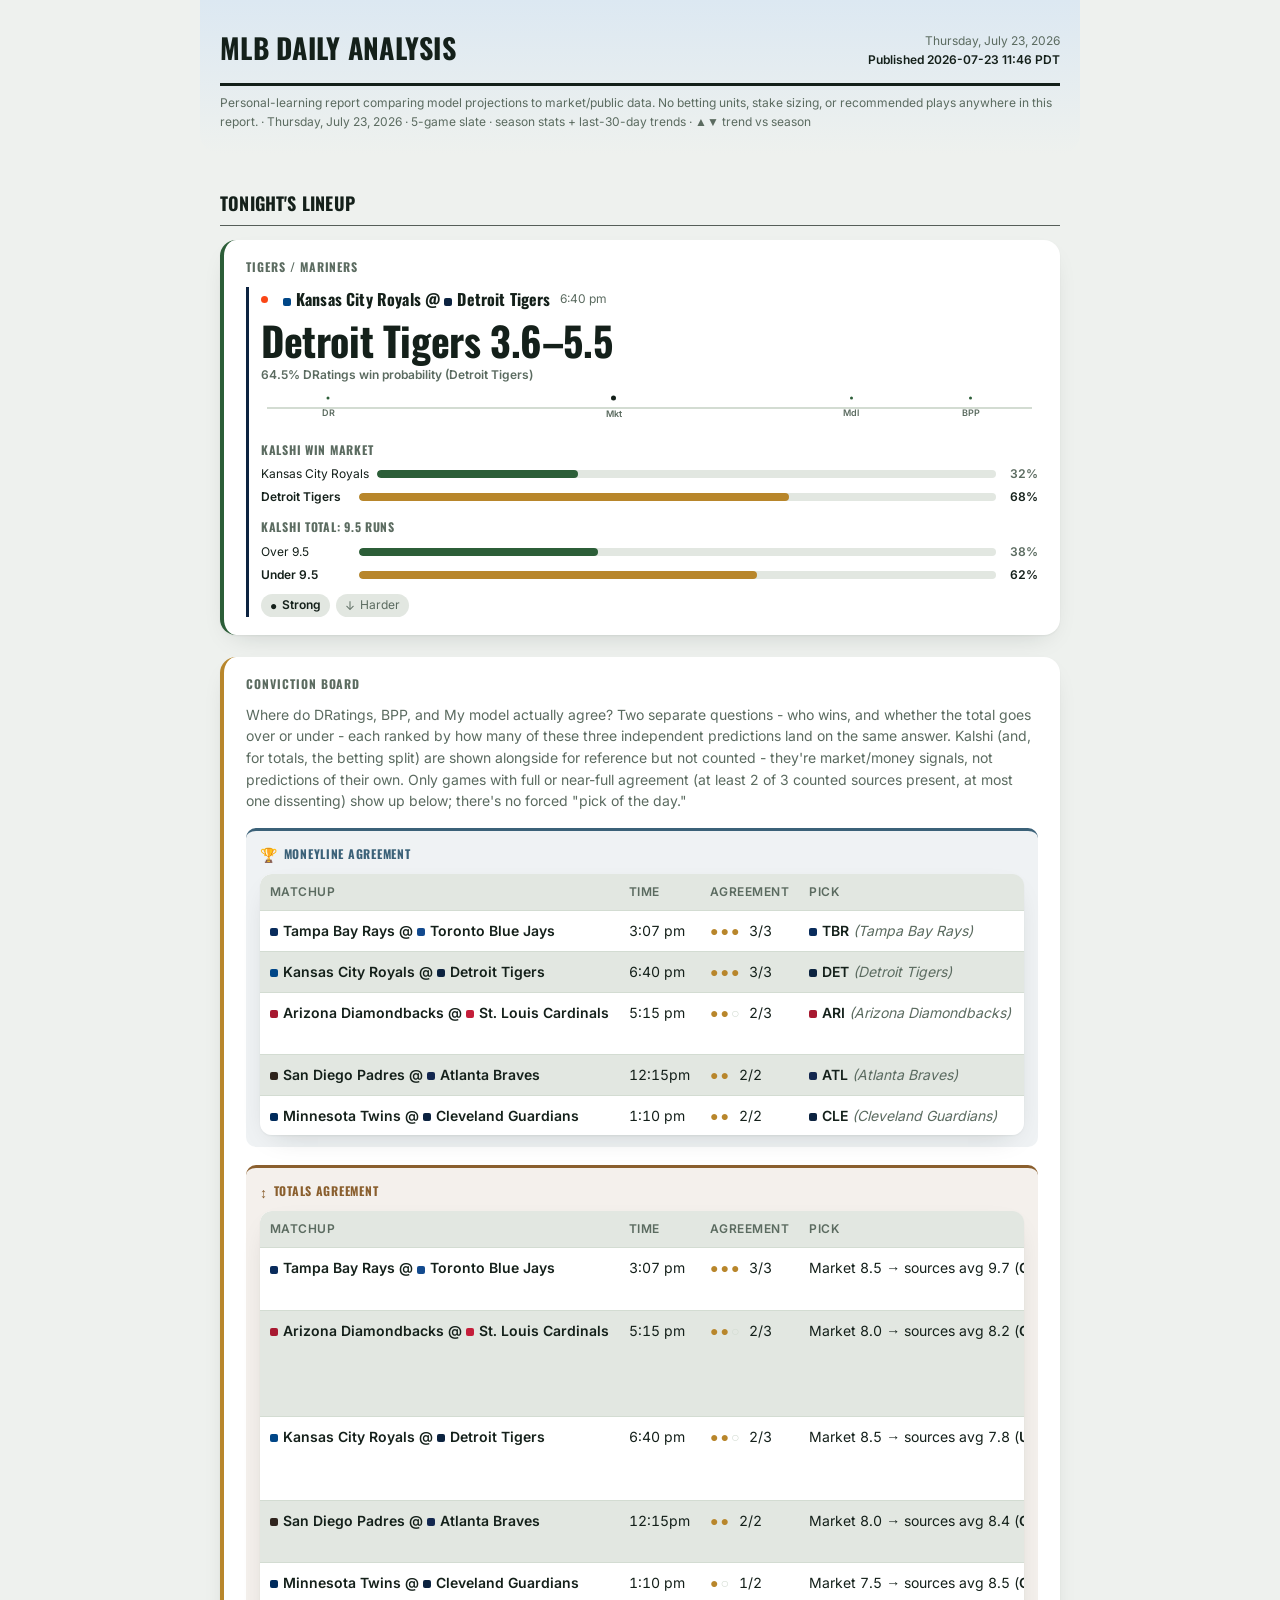
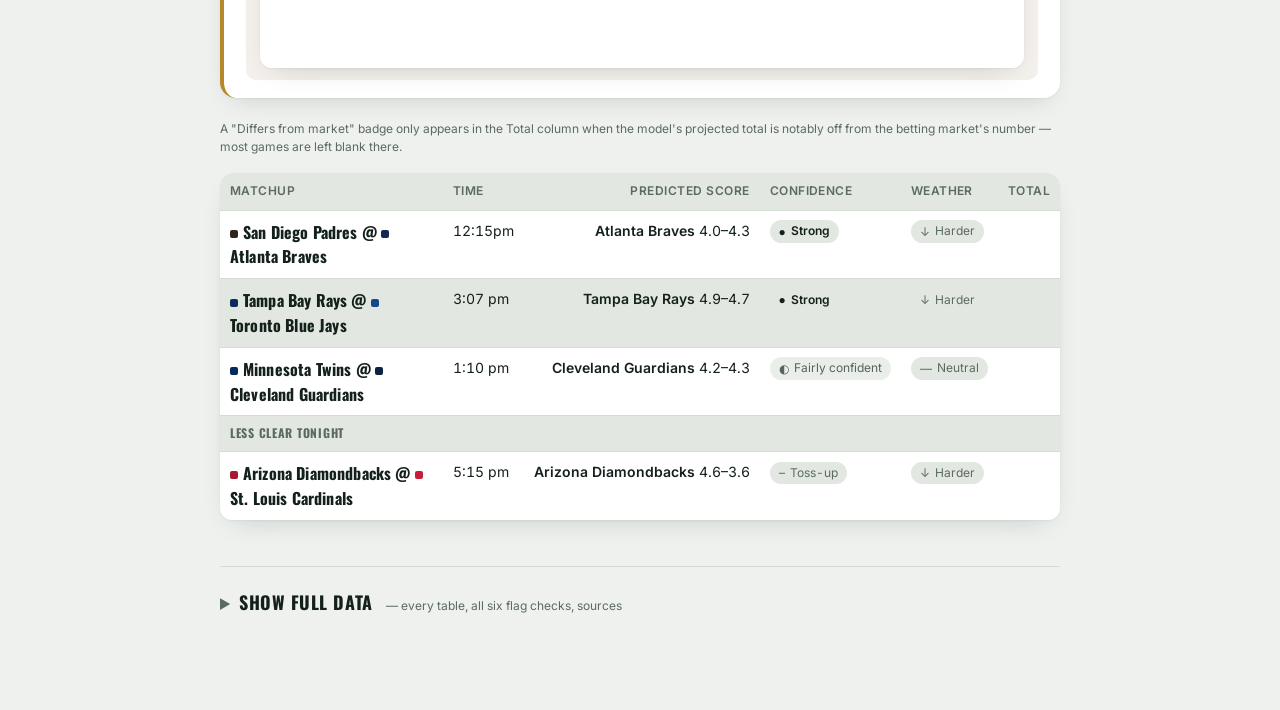
==== commit bf6f2f4d: "Daily MLB analysis: 2026-07-23" ====
--- a/docs/index.html
+++ b/docs/index.html
@@ -380,7 +380,7 @@
 <div class="hero-band">
 <div class="masthead">
   <h1>MLB Daily Analysis</h1>
-  <div class="meta">Thursday, July 23, 2026<strong>Published 2026-07-23 08:32 PDT</strong></div>
+  <div class="meta">Thursday, July 23, 2026<strong>Published 2026-07-23 11:46 PDT</strong></div>
 </div>
 <div class="disclaimer-strip">Personal-learning report comparing model projections to market/public data. No betting units, stake sizing, or recommended plays anywhere in this report. · Thursday, July 23, 2026 · 5-game slate · season stats + last-30-day trends · ▲▼ trend vs season</div>
 
@@ -403,7 +403,7 @@
 
 
 
-<div class="cg-pct">64.7% DRatings win probability (Detroit Tigers)</div>
+<div class="cg-pct">64.5% DRatings win probability (Detroit Tigers)</div>
 
 
     
@@ -420,8 +420,8 @@
   
 <div class="prob-row">
   <span class="prob-label">Kansas City Royals</span>
-  <span class="prob-bar-track"><span class="prob-bar-fill" style="width:33.5%"></span></span>
-  <span class="prob-pct">34%</span>
+  <span class="prob-bar-track"><span class="prob-bar-fill" style="width:32.5%"></span></span>
+  <span class="prob-pct">32%</span>
 </div>
 
   
@@ -440,15 +440,15 @@
   
 <div class="prob-row">
   <span class="prob-label">Over 9.5</span>
-  <span class="prob-bar-track"><span class="prob-bar-fill" style="width:36.5%"></span></span>
-  <span class="prob-pct">36%</span>
+  <span class="prob-bar-track"><span class="prob-bar-fill" style="width:37.5%"></span></span>
+  <span class="prob-pct">38%</span>
 </div>
 
   
 <div class="prob-row is-top">
   <span class="prob-label">Under 9.5</span>
-  <span class="prob-bar-track"><span class="prob-bar-fill" style="width:63.5%"></span></span>
-  <span class="prob-pct">64%</span>
+  <span class="prob-bar-track"><span class="prob-bar-fill" style="width:62.5%"></span></span>
+  <span class="prob-pct">62%</span>
 </div>
 
 </div>
@@ -477,36 +477,6 @@
       <tbody>
       
 <tr>
-  <td style="font-weight:600; white-space:nowrap"><span class="team-chip" style="background:#2F241D" title="SDP"></span>San Diego Padres @ <span class="team-chip" style="background:#13274F" title="ATL"></span>Atlanta Braves</td>
-  <td style="white-space:nowrap">12:15pm</td>
-  <td style="white-space:nowrap">
-<span class="board-dots"><span class="dot-on">●</span><span class="dot-on">●</span><span class="dot-on">●</span></span>
-<span style="margin-left:4px">3/3</span></td>
-  <td style="white-space:nowrap"><span class="team-chip" style="background:#13274F" title="ATL"></span><strong>ATL</strong> <span class="muted">(Atlanta Braves)</span></td>
-  <td>
-    
-    
-    
-    Kalshi: ATL (ref)
-  </td>
-</tr>
-
-<tr>
-  <td style="font-weight:600; white-space:nowrap"><span class="team-chip" style="background:#002B5C" title="MIN"></span>Minnesota Twins @ <span class="team-chip" style="background:#0C2340" title="CLE"></span>Cleveland Guardians</td>
-  <td style="white-space:nowrap">1:10 pm</td>
-  <td style="white-space:nowrap">
-<span class="board-dots"><span class="dot-on">●</span><span class="dot-on">●</span><span class="dot-on">●</span></span>
-<span style="margin-left:4px">3/3</span></td>
-  <td style="white-space:nowrap"><span class="team-chip" style="background:#0C2340" title="CLE"></span><strong>CLE</strong> <span class="muted">(Cleveland Guardians)</span></td>
-  <td>
-    
-    
-    
-    Kalshi: CLE (ref)
-  </td>
-</tr>
-
-<tr>
   <td style="font-weight:600; white-space:nowrap"><span class="team-chip" style="background:#092C5C" title="TBR"></span>Tampa Bay Rays @ <span class="team-chip" style="background:#134A8E" title="TOR"></span>Toronto Blue Jays</td>
   <td style="white-space:nowrap">3:07 pm</td>
   <td style="white-space:nowrap">
@@ -548,6 +518,36 @@
     
     
     DRatings leans STL; Kalshi: STL (ref)
+  </td>
+</tr>
+
+<tr>
+  <td style="font-weight:600; white-space:nowrap"><span class="team-chip" style="background:#2F241D" title="SDP"></span>San Diego Padres @ <span class="team-chip" style="background:#13274F" title="ATL"></span>Atlanta Braves</td>
+  <td style="white-space:nowrap">12:15pm</td>
+  <td style="white-space:nowrap">
+<span class="board-dots"><span class="dot-on">●</span><span class="dot-on">●</span></span>
+<span style="margin-left:4px">2/2</span></td>
+  <td style="white-space:nowrap"><span class="team-chip" style="background:#13274F" title="ATL"></span><strong>ATL</strong> <span class="muted">(Atlanta Braves)</span></td>
+  <td>
+    
+    
+    
+    Kalshi: ATL (ref)
+  </td>
+</tr>
+
+<tr>
+  <td style="font-weight:600; white-space:nowrap"><span class="team-chip" style="background:#002B5C" title="MIN"></span>Minnesota Twins @ <span class="team-chip" style="background:#0C2340" title="CLE"></span>Cleveland Guardians</td>
+  <td style="white-space:nowrap">1:10 pm</td>
+  <td style="white-space:nowrap">
+<span class="board-dots"><span class="dot-on">●</span><span class="dot-on">●</span></span>
+<span style="margin-left:4px">2/2</span></td>
+  <td style="white-space:nowrap"><span class="team-chip" style="background:#0C2340" title="CLE"></span><strong>CLE</strong> <span class="muted">(Cleveland Guardians)</span></td>
+  <td>
+    
+    
+    
+    Kalshi: CLE (ref)
   </td>
 </tr>
 
@@ -582,11 +582,49 @@
 </tr>
 
 <tr>
+  <td style="font-weight:600; white-space:nowrap"><span class="team-chip" style="background:#A71930" title="ARI"></span>Arizona Diamondbacks @ <span class="team-chip" style="background:#C41E3A" title="STL"></span>St. Louis Cardinals</td>
+  <td style="white-space:nowrap">5:15 pm</td>
+  <td style="white-space:nowrap">
+<span class="board-dots"><span class="dot-on">●</span><span class="dot-on">●</span><span class="dot-off">○</span></span>
+<span style="margin-left:4px">2/3</span></td>
+  <td style="white-space:nowrap">
+    
+    Market 8.0 → sources avg 8.2 (<strong>OVER</strong> by 0.2)
+    
+  </td>
+  <td>
+    
+    
+    
+    My model leans under by 0.2; Kalshi: under (ref); Betting split: over (ref)
+  </td>
+</tr>
+
+<tr>
+  <td style="font-weight:600; white-space:nowrap"><span class="team-chip" style="background:#004687" title="KCR"></span>Kansas City Royals @ <span class="team-chip" style="background:#0C2340" title="DET"></span>Detroit Tigers</td>
+  <td style="white-space:nowrap">6:40 pm</td>
+  <td style="white-space:nowrap">
+<span class="board-dots"><span class="dot-on">●</span><span class="dot-on">●</span><span class="dot-off">○</span></span>
+<span style="margin-left:4px">2/3</span></td>
+  <td style="white-space:nowrap">
+    
+    Market 8.5 → sources avg 7.8 (<strong>UNDER</strong> by 0.7)
+    
+  </td>
+  <td>
+    
+    
+    
+    BPP leans over by 0.6; Kalshi: under (ref); Betting split: over (ref)
+  </td>
+</tr>
+
+<tr>
   <td style="font-weight:600; white-space:nowrap"><span class="team-chip" style="background:#2F241D" title="SDP"></span>San Diego Padres @ <span class="team-chip" style="background:#13274F" title="ATL"></span>Atlanta Braves</td>
   <td style="white-space:nowrap">12:15pm</td>
   <td style="white-space:nowrap">
-<span class="board-dots"><span class="dot-on">●</span><span class="dot-on">●</span><span class="dot-off">○</span></span>
-<span style="margin-left:4px">2/3</span></td>
+<span class="board-dots"><span class="dot-on">●</span><span class="dot-on">●</span></span>
+<span style="margin-left:4px">2/2</span></td>
   <td style="white-space:nowrap">
     
     Market 8.0 → sources avg 8.4 (<strong>OVER</strong> by 0.4)
@@ -596,7 +634,7 @@
     
     
     
-    DRatings leans under by 0.5; Kalshi: under (ref); Betting split: over (ref)
+    Kalshi: over (ref); Betting split: over (ref)
   </td>
 </tr>
 
@@ -604,11 +642,11 @@
   <td style="font-weight:600; white-space:nowrap"><span class="team-chip" style="background:#002B5C" title="MIN"></span>Minnesota Twins @ <span class="team-chip" style="background:#0C2340" title="CLE"></span>Cleveland Guardians</td>
   <td style="white-space:nowrap">1:10 pm</td>
   <td style="white-space:nowrap">
-<span class="board-dots"><span class="dot-on">●</span><span class="dot-on">●</span><span class="dot-off">○</span></span>
-<span style="margin-left:4px">2/3</span></td>
-  <td style="white-space:nowrap">
-    
-    Market 7.5 → sources avg 8.0 (<strong>OVER</strong> by 0.5)
+<span class="board-dots"><span class="dot-on">●</span><span class="dot-off">○</span></span>
+<span style="margin-left:4px">1/2</span></td>
+  <td style="white-space:nowrap">
+    
+    Market 7.5 → sources avg 8.5 (<strong>OVER</strong> by 1.0)
     
   </td>
   <td>
@@ -616,44 +654,6 @@
     
     
     My model leans under by 0.0; Kalshi: under (ref); Betting split: over (ref)
-  </td>
-</tr>
-
-<tr>
-  <td style="font-weight:600; white-space:nowrap"><span class="team-chip" style="background:#A71930" title="ARI"></span>Arizona Diamondbacks @ <span class="team-chip" style="background:#C41E3A" title="STL"></span>St. Louis Cardinals</td>
-  <td style="white-space:nowrap">5:15 pm</td>
-  <td style="white-space:nowrap">
-<span class="board-dots"><span class="dot-on">●</span><span class="dot-on">●</span><span class="dot-off">○</span></span>
-<span style="margin-left:4px">2/3</span></td>
-  <td style="white-space:nowrap">
-    
-    Market 8.0 → sources avg 8.2 (<strong>OVER</strong> by 0.2)
-    
-  </td>
-  <td>
-    
-    
-    
-    My model leans under by 0.2; Kalshi: under (ref); Betting split: over (ref)
-  </td>
-</tr>
-
-<tr>
-  <td style="font-weight:600; white-space:nowrap"><span class="team-chip" style="background:#004687" title="KCR"></span>Kansas City Royals @ <span class="team-chip" style="background:#0C2340" title="DET"></span>Detroit Tigers</td>
-  <td style="white-space:nowrap">6:40 pm</td>
-  <td style="white-space:nowrap">
-<span class="board-dots"><span class="dot-on">●</span><span class="dot-on">●</span><span class="dot-off">○</span></span>
-<span style="margin-left:4px">2/3</span></td>
-  <td style="white-space:nowrap">
-    
-    Market 8.5 → sources avg 7.8 (<strong>UNDER</strong> by 0.7)
-    
-  </td>
-  <td>
-    
-    
-    
-    BPP leans over by 0.6; Kalshi: under (ref); Betting split: over (ref)
   </td>
 </tr>
 
@@ -890,22 +890,6 @@
 <tbody>
 
 <tr>
-  <td style="font-weight:600; white-space:nowrap">SDP @ ATL</td>
-  <td class="num">7.5<span class="muted"> (-0.5)</span></td>
-  <td class="num">8.2<span class="muted"> (+0.2)</span></td>
-  <td class="num">8.3<span class="muted"> (+0.3)</span></td>
-  <td class="num">8.0</td>
-  <td>
-    
-    Market 8.0 → sources avg 8.0 (UNDER by 0.0)
-    
-  </td>
-  <td>over</td>
-  <td>under</td>
-  <td><span class="verdict no"><span class="dot"></span>Conflict</span></td>
-</tr>
-
-<tr>
   <td style="font-weight:600; white-space:nowrap">ARI @ STL</td>
   <td class="num">8.1<span class="muted"> (+0.1)</span></td>
   <td class="num">8.3<span class="muted"> (+0.3)</span></td>
@@ -922,6 +906,22 @@
 </tr>
 
 <tr>
+  <td style="font-weight:600; white-space:nowrap">SDP @ ATL</td>
+  <td class="num">—</td>
+  <td class="num">8.2<span class="muted"> (+0.2)</span></td>
+  <td class="num">8.3<span class="muted"> (+0.3)</span></td>
+  <td class="num">8.0</td>
+  <td>
+    
+    Market 8.0 → sources avg 8.2 (OVER by 0.2)
+    
+  </td>
+  <td>over</td>
+  <td>over</td>
+  <td><span class="verdict yes"><span class="dot dot-quiet"></span>Aligned</span></td>
+</tr>
+
+<tr>
   <td style="font-weight:600; white-space:nowrap">TBR @ TOR</td>
   <td class="num">8.6<span class="muted"> (+0.1)</span></td>
   <td class="num">9.6<span class="muted"> (+1.1)</span></td>
@@ -966,51 +966,51 @@
 <tr>
   <td style="font-weight:600; white-space:nowrap">SDP @ ATL</td>
   <td>
-    <div class="cell-bar-row"><span class="cell-bar-label">SDP</span><span class="prob-bar-track sm"><span class="prob-bar-fill" style="width:30.5%"></span></span><span class="cell-bar-pct">30%</span></div>
-    <div class="cell-bar-row"><span class="cell-bar-label">ATL</span><span class="prob-bar-track sm"><span class="prob-bar-fill" style="width:69.5%"></span></span><span class="cell-bar-pct">70%</span></div>
+    <div class="cell-bar-row"><span class="cell-bar-label">SDP</span><span class="prob-bar-track sm"><span class="prob-bar-fill" style="width:7.5%"></span></span><span class="cell-bar-pct">8%</span></div>
+    <div class="cell-bar-row"><span class="cell-bar-label">ATL</span><span class="prob-bar-track sm"><span class="prob-bar-fill" style="width:93.5%"></span></span><span class="cell-bar-pct">94%</span></div>
   </td>
   <td class="num">9.5</td>
-  <td>Over 36% / Under 64%</td>
+  <td>Over 100% / Under 0%</td>
 </tr>
 
 <tr>
   <td style="font-weight:600; white-space:nowrap">MIN @ CLE</td>
   <td>
-    <div class="cell-bar-row"><span class="cell-bar-label">MIN</span><span class="prob-bar-track sm"><span class="prob-bar-fill" style="width:42.5%"></span></span><span class="cell-bar-pct">42%</span></div>
-    <div class="cell-bar-row"><span class="cell-bar-label">CLE</span><span class="prob-bar-track sm"><span class="prob-bar-fill" style="width:57.5%"></span></span><span class="cell-bar-pct">58%</span></div>
+    <div class="cell-bar-row"><span class="cell-bar-label">MIN</span><span class="prob-bar-track sm"><span class="prob-bar-fill" style="width:18.5%"></span></span><span class="cell-bar-pct">18%</span></div>
+    <div class="cell-bar-row"><span class="cell-bar-label">CLE</span><span class="prob-bar-track sm"><span class="prob-bar-fill" style="width:81.5%"></span></span><span class="cell-bar-pct">82%</span></div>
+  </td>
+  <td class="num">9.5</td>
+  <td>Over 2% / Under 98%</td>
+</tr>
+
+<tr>
+  <td style="font-weight:600; white-space:nowrap">TBR @ TOR</td>
+  <td>
+    <div class="cell-bar-row"><span class="cell-bar-label">TBR</span><span class="prob-bar-track sm"><span class="prob-bar-fill" style="width:51.5%"></span></span><span class="cell-bar-pct">52%</span></div>
+    <div class="cell-bar-row"><span class="cell-bar-label">TOR</span><span class="prob-bar-track sm"><span class="prob-bar-fill" style="width:48.5%"></span></span><span class="cell-bar-pct">48%</span></div>
+  </td>
+  <td class="num">9.5</td>
+  <td>Over 40% / Under 60%</td>
+</tr>
+
+<tr>
+  <td style="font-weight:600; white-space:nowrap">ARI @ STL</td>
+  <td>
+    <div class="cell-bar-row"><span class="cell-bar-label">ARI</span><span class="prob-bar-track sm"><span class="prob-bar-fill" style="width:49.5%"></span></span><span class="cell-bar-pct">50%</span></div>
+    <div class="cell-bar-row"><span class="cell-bar-label">STL</span><span class="prob-bar-track sm"><span class="prob-bar-fill" style="width:51.5%"></span></span><span class="cell-bar-pct">52%</span></div>
   </td>
   <td class="num">9.5</td>
   <td>Over 30% / Under 70%</td>
 </tr>
 
 <tr>
-  <td style="font-weight:600; white-space:nowrap">TBR @ TOR</td>
-  <td>
-    <div class="cell-bar-row"><span class="cell-bar-label">TBR</span><span class="prob-bar-track sm"><span class="prob-bar-fill" style="width:50.5%"></span></span><span class="cell-bar-pct">50%</span></div>
-    <div class="cell-bar-row"><span class="cell-bar-label">TOR</span><span class="prob-bar-track sm"><span class="prob-bar-fill" style="width:49.5%"></span></span><span class="cell-bar-pct">50%</span></div>
+  <td style="font-weight:600; white-space:nowrap">KCR @ DET</td>
+  <td>
+    <div class="cell-bar-row"><span class="cell-bar-label">KCR</span><span class="prob-bar-track sm"><span class="prob-bar-fill" style="width:32.5%"></span></span><span class="cell-bar-pct">32%</span></div>
+    <div class="cell-bar-row"><span class="cell-bar-label">DET</span><span class="prob-bar-track sm"><span class="prob-bar-fill" style="width:67.5%"></span></span><span class="cell-bar-pct">68%</span></div>
   </td>
   <td class="num">9.5</td>
-  <td>Over 40% / Under 60%</td>
-</tr>
-
-<tr>
-  <td style="font-weight:600; white-space:nowrap">ARI @ STL</td>
-  <td>
-    <div class="cell-bar-row"><span class="cell-bar-label">ARI</span><span class="prob-bar-track sm"><span class="prob-bar-fill" style="width:48.5%"></span></span><span class="cell-bar-pct">48%</span></div>
-    <div class="cell-bar-row"><span class="cell-bar-label">STL</span><span class="prob-bar-track sm"><span class="prob-bar-fill" style="width:52.5%"></span></span><span class="cell-bar-pct">52%</span></div>
-  </td>
-  <td class="num">9.5</td>
-  <td>Over 30% / Under 70%</td>
-</tr>
-
-<tr>
-  <td style="font-weight:600; white-space:nowrap">KCR @ DET</td>
-  <td>
-    <div class="cell-bar-row"><span class="cell-bar-label">KCR</span><span class="prob-bar-track sm"><span class="prob-bar-fill" style="width:33.5%"></span></span><span class="cell-bar-pct">34%</span></div>
-    <div class="cell-bar-row"><span class="cell-bar-label">DET</span><span class="prob-bar-track sm"><span class="prob-bar-fill" style="width:67.5%"></span></span><span class="cell-bar-pct">68%</span></div>
-  </td>
-  <td class="num">9.5</td>
-  <td>Over 36% / Under 64%</td>
+  <td>Over 38% / Under 62%</td>
 </tr>
 
 </tbody>
@@ -1021,80 +1021,28 @@
 
 
 <div class="hero-card">
-  <div class="kicker"><span class="team-chip" style="background:#2F241D" title="SDP"></span>SDP @ <span class="team-chip" style="background:#13274F" title="ATL"></span>ATL</div>
+  <div class="kicker"><span class="team-chip" style="background:#092C5C" title="TBR"></span>TBR @ <span class="team-chip" style="background:#134A8E" title="TOR"></span>TOR</div>
 
   <div class="depth-block">
     <div class="depth-block-label">Win market</div>
     
 <div class="depth-row">
-  <span class="depth-name"><span class="team-chip" style="background:#2F241D" title="SDP"></span>San Diego Padres</span>
-  <span class="depth-pct">30%</span>
-  <span class="depth-bidask">bid 30¢ / ask 31¢</span>
-  
-</div>
-
-    
-<div class="depth-row">
-  <span class="depth-name"><span class="team-chip" style="background:#13274F" title="ATL"></span>Atlanta Braves</span>
-  <span class="depth-pct">70%</span>
-  <span class="depth-bidask">bid 69¢ / ask 70¢</span>
-  
-</div>
-
-    
-    <div class="depth-stat"><span class="depth-stat-value">1,251,191</span><span class="depth-stat-label">contracts traded, last 24h</span></div>
-  </div>
-
-  
-  <div class="depth-block">
-    <div class="depth-block-label">Total market: 9.5 runs</div>
-    
-    
-<div class="depth-row">
-  <span class="depth-name">Over 9.5</span>
-  <span class="depth-pct">36%</span>
-  <span class="depth-bidask">bid 36¢ / ask 37¢</span>
-  
-</div>
-
-    
-<div class="depth-row">
-  <span class="depth-name">Under 9.5</span>
-  <span class="depth-pct">64%</span>
-  <span class="depth-bidask">bid 63¢ / ask 64¢</span>
-  
-</div>
-
-    <div class="depth-stat"><span class="depth-stat-value">16,802</span><span class="depth-stat-label">contracts traded, last 24h</span></div>
-  </div>
-  
-
-  <div class="also-note" style="margin:12px 0 0">Bid/ask are the current best buy/sell offers for that side - a wide gap means the price could move a lot on a real trade. "THIN" means low 24h volume or a wide spread; treat that side's price as a rough read, not a firm signal.</div>
-</div>
-
-<div class="hero-card">
-  <div class="kicker"><span class="team-chip" style="background:#092C5C" title="TBR"></span>TBR @ <span class="team-chip" style="background:#134A8E" title="TOR"></span>TOR</div>
-
-  <div class="depth-block">
-    <div class="depth-block-label">Win market</div>
-    
-<div class="depth-row">
   <span class="depth-name"><span class="team-chip" style="background:#092C5C" title="TBR"></span>Tampa Bay Rays</span>
-  <span class="depth-pct">50%</span>
-  <span class="depth-bidask">bid 50¢ / ask 51¢</span>
+  <span class="depth-pct">52%</span>
+  <span class="depth-bidask">bid 51¢ / ask 52¢</span>
   
 </div>
 
     
 <div class="depth-row">
   <span class="depth-name"><span class="team-chip" style="background:#134A8E" title="TOR"></span>Toronto Blue Jays</span>
-  <span class="depth-pct">50%</span>
-  <span class="depth-bidask">bid 49¢ / ask 50¢</span>
+  <span class="depth-pct">48%</span>
+  <span class="depth-bidask">bid 48¢ / ask 49¢</span>
   
 </div>
 
     
-    <div class="depth-stat"><span class="depth-stat-value">388,731</span><span class="depth-stat-label">contracts traded, last 24h</span></div>
+    <div class="depth-stat"><span class="depth-stat-value">999,297</span><span class="depth-stat-label">contracts traded, last 24h</span></div>
   </div>
 
   
@@ -1117,7 +1065,7 @@
   
 </div>
 
-    <div class="depth-stat"><span class="depth-stat-value">4,718</span><span class="depth-stat-label">contracts traded, last 24h</span></div>
+    <div class="depth-stat"><span class="depth-stat-value">10,262</span><span class="depth-stat-label">contracts traded, last 24h</span></div>
   </div>
   
 
@@ -1134,8 +1082,8 @@
 
 <tr>
   <td style="font-weight:600; white-space:nowrap">SDP @ ATL</td>
-  <td class="num">2.7–4.8</td>
-  <td>ATL (70.2%)</td>
+  <td class="num">—</td>
+  <td>—</td>
   <td class="num">3.4–4.9</td>
   <td class="num">4.0–4.3</td>
   <td>ATL</td>
@@ -1145,8 +1093,8 @@
 
 <tr>
   <td style="font-weight:600; white-space:nowrap">MIN @ CLE</td>
-  <td class="num">3.4–4.1</td>
-  <td>CLE (57.0%)</td>
+  <td class="num">—</td>
+  <td>—</td>
   <td class="num">4.1–4.4</td>
   <td class="num">4.2–4.3</td>
   <td>CLE</td>
@@ -1179,7 +1127,7 @@
 <tr>
   <td style="font-weight:600; white-space:nowrap">KCR @ DET</td>
   <td class="num">3.2–4.8</td>
-  <td>DET (64.7%)</td>
+  <td>DET (64.5%)</td>
   <td class="num">3.4–5.5</td>
   <td class="num">3.6–5.5</td>
   <td>DET</td>
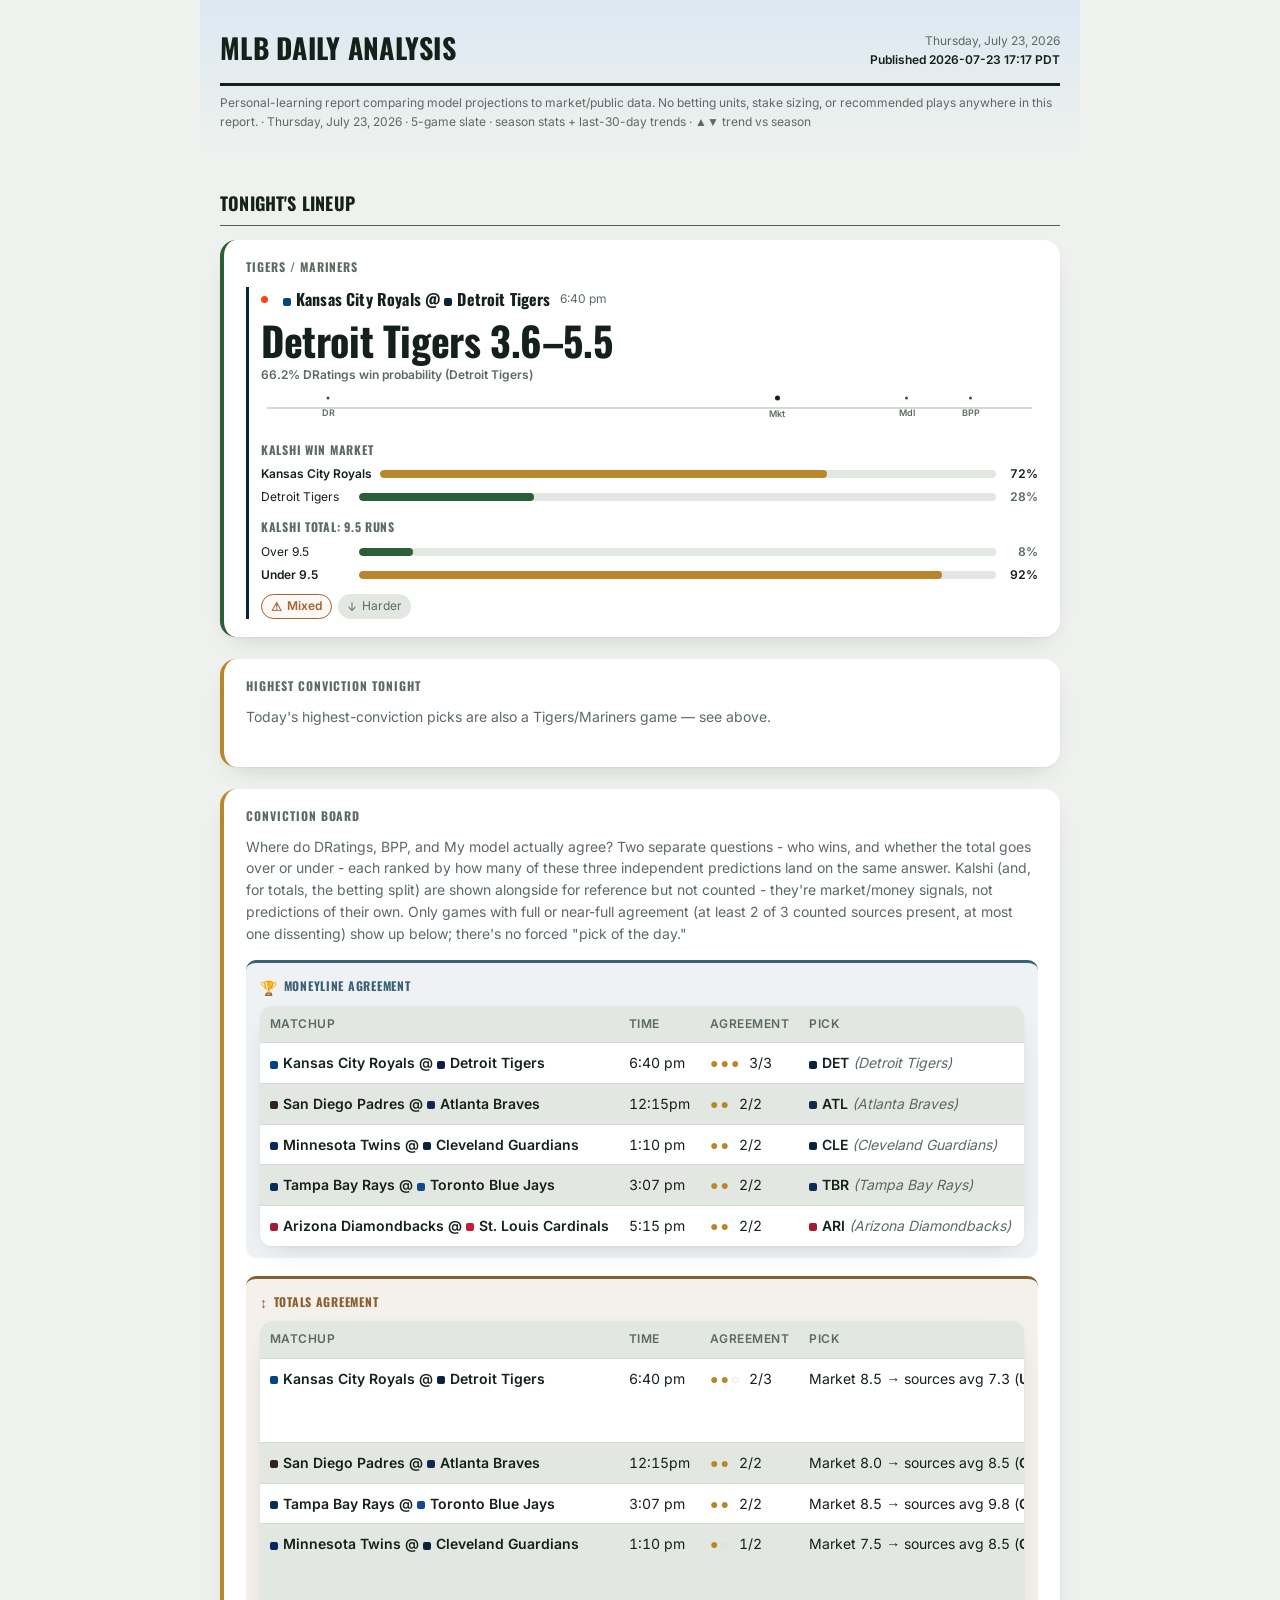
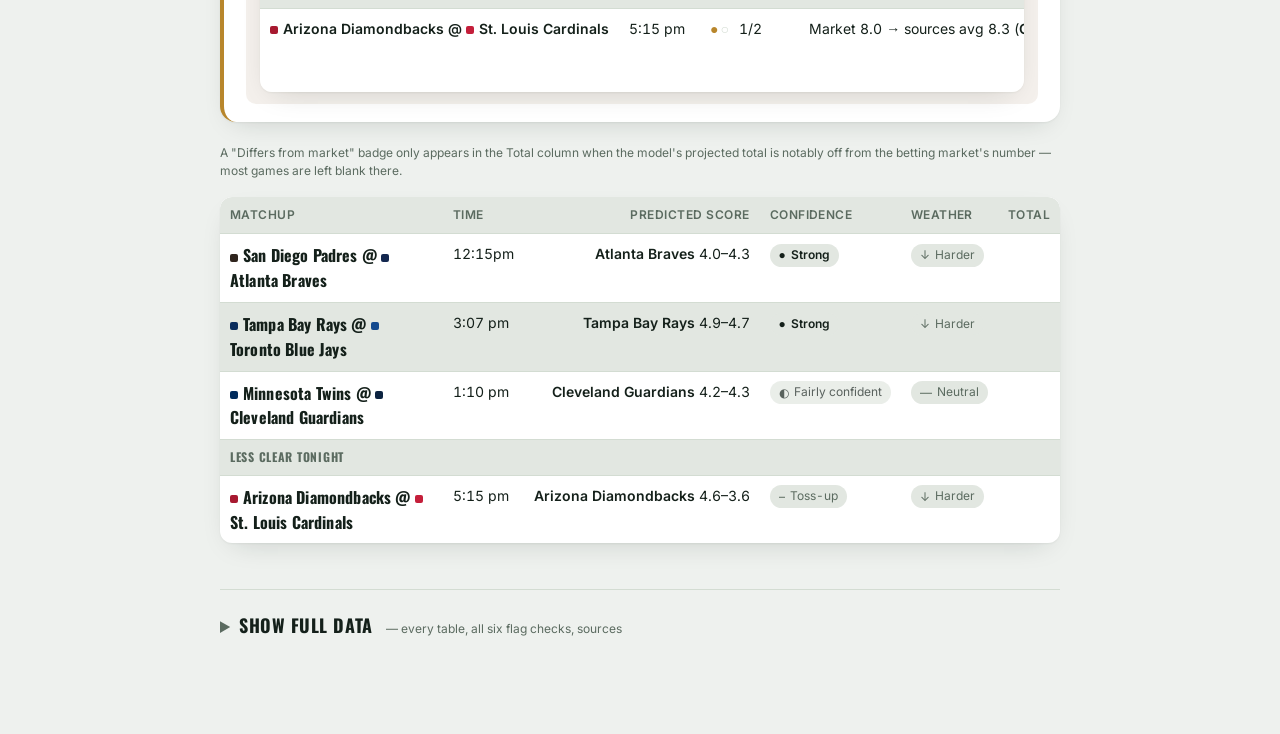
==== commit a9fcab65: "Daily MLB analysis: 2026-07-24" ====
--- a/docs/index.html
+++ b/docs/index.html
@@ -377,10 +377,14 @@
 
 
 
+
+
+
+
 <div class="hero-band">
 <div class="masthead">
   <h1>MLB Daily Analysis</h1>
-  <div class="meta">Thursday, July 23, 2026<strong>Published 2026-07-23 11:46 PDT</strong></div>
+  <div class="meta">Thursday, July 23, 2026<strong>Published 2026-07-23 17:17 PDT</strong></div>
 </div>
 <div class="disclaimer-strip">Personal-learning report comparing model projections to market/public data. No betting units, stake sizing, or recommended plays anywhere in this report. · Thursday, July 23, 2026 · 5-game slate · season stats + last-30-day trends · ▲▼ trend vs season</div>
 
@@ -403,13 +407,13 @@
 
 
 
-<div class="cg-pct">64.5% DRatings win probability (Detroit Tigers)</div>
-
-
-    
-
-<div class="spark" title="Projected total runs: DR 8.0, BPP 9.1, Mdl 8.9, Mkt 8.5">
-<div class="spark-tick" style="left:8.0%"><span class="spark-dot"></span><span class="spark-label">DR</span></div><div class="spark-tick" style="left:92.0%"><span class="spark-dot"></span><span class="spark-label">BPP</span></div><div class="spark-tick" style="left:76.4%"><span class="spark-dot"></span><span class="spark-label">Mdl</span></div><div class="spark-tick is-market" style="left:45.3%"><span class="spark-dot"></span><span class="spark-label">Mkt</span></div>
+<div class="cg-pct">66.2% DRatings win probability (Detroit Tigers)</div>
+
+
+    
+
+<div class="spark" title="Projected total runs: DR 7.1, BPP 9.1, Mdl 8.9, Mkt 8.5">
+<div class="spark-tick" style="left:8.0%"><span class="spark-dot"></span><span class="spark-label">DR</span></div><div class="spark-tick" style="left:92.0%"><span class="spark-dot"></span><span class="spark-label">BPP</span></div><div class="spark-tick" style="left:83.6%"><span class="spark-dot"></span><span class="spark-label">Mdl</span></div><div class="spark-tick is-market" style="left:66.7%"><span class="spark-dot"></span><span class="spark-label">Mkt</span></div>
 </div>
 
 
@@ -418,17 +422,17 @@
 <div class="prob-bar-list">
   <div class="prob-bar-kicker">Kalshi win market</div>
   
+<div class="prob-row is-top">
+  <span class="prob-label">Kansas City Royals</span>
+  <span class="prob-bar-track"><span class="prob-bar-fill" style="width:72.5%"></span></span>
+  <span class="prob-pct">72%</span>
+</div>
+
+  
 <div class="prob-row">
-  <span class="prob-label">Kansas City Royals</span>
-  <span class="prob-bar-track"><span class="prob-bar-fill" style="width:32.5%"></span></span>
-  <span class="prob-pct">32%</span>
-</div>
-
-  
-<div class="prob-row is-top">
   <span class="prob-label">Detroit Tigers</span>
-  <span class="prob-bar-track"><span class="prob-bar-fill" style="width:67.5%"></span></span>
-  <span class="prob-pct">68%</span>
+  <span class="prob-bar-track"><span class="prob-bar-fill" style="width:27.5%"></span></span>
+  <span class="prob-pct">28%</span>
 </div>
 
 </div>
@@ -440,15 +444,15 @@
   
 <div class="prob-row">
   <span class="prob-label">Over 9.5</span>
-  <span class="prob-bar-track"><span class="prob-bar-fill" style="width:37.5%"></span></span>
-  <span class="prob-pct">38%</span>
+  <span class="prob-bar-track"><span class="prob-bar-fill" style="width:8.5%"></span></span>
+  <span class="prob-pct">8%</span>
 </div>
 
   
 <div class="prob-row is-top">
   <span class="prob-label">Under 9.5</span>
-  <span class="prob-bar-track"><span class="prob-bar-fill" style="width:62.5%"></span></span>
-  <span class="prob-pct">62%</span>
+  <span class="prob-bar-track"><span class="prob-bar-fill" style="width:91.5%"></span></span>
+  <span class="prob-pct">92%</span>
 </div>
 
 </div>
@@ -456,11 +460,22 @@
 
     <div class="cg-badges">
 
-<span class="badge badge-confidence conf-strong" title="strong consensus"><span class="badge-icon">●</span>Strong</span>
+<span class="badge badge-confidence conf-mixed" title="mixed signals"><span class="badge-icon">⚠</span>Mixed</span>
 <span class="badge badge-weather" title="Weather makes scoring a bit harder"><span class="badge-icon">↓</span>Harder</span>
 
 </div>
   </div>
+  
+</div>
+
+
+
+
+
+<div class="hero-card conviction">
+  <div class="kicker">Highest conviction tonight</div>
+  
+  <div class="also-note">Today's highest-conviction picks are also a Tigers/Mariners game — see above.</div>
   
 </div>
 
@@ -477,21 +492,6 @@
       <tbody>
       
 <tr>
-  <td style="font-weight:600; white-space:nowrap"><span class="team-chip" style="background:#092C5C" title="TBR"></span>Tampa Bay Rays @ <span class="team-chip" style="background:#134A8E" title="TOR"></span>Toronto Blue Jays</td>
-  <td style="white-space:nowrap">3:07 pm</td>
-  <td style="white-space:nowrap">
-<span class="board-dots"><span class="dot-on">●</span><span class="dot-on">●</span><span class="dot-on">●</span></span>
-<span style="margin-left:4px">3/3</span></td>
-  <td style="white-space:nowrap"><span class="team-chip" style="background:#092C5C" title="TBR"></span><strong>TBR</strong> <span class="muted">(Tampa Bay Rays)</span></td>
-  <td>
-    
-    
-    
-    Kalshi: TBR (ref)
-  </td>
-</tr>
-
-<tr>
   <td style="font-weight:600; white-space:nowrap"><span class="team-chip" style="background:#004687" title="KCR"></span>Kansas City Royals @ <span class="team-chip" style="background:#0C2340" title="DET"></span>Detroit Tigers</td>
   <td style="white-space:nowrap">6:40 pm</td>
   <td style="white-space:nowrap">
@@ -502,22 +502,7 @@
     
     
     
-    Kalshi: DET (ref)
-  </td>
-</tr>
-
-<tr>
-  <td style="font-weight:600; white-space:nowrap"><span class="team-chip" style="background:#A71930" title="ARI"></span>Arizona Diamondbacks @ <span class="team-chip" style="background:#C41E3A" title="STL"></span>St. Louis Cardinals</td>
-  <td style="white-space:nowrap">5:15 pm</td>
-  <td style="white-space:nowrap">
-<span class="board-dots"><span class="dot-on">●</span><span class="dot-on">●</span><span class="dot-off">○</span></span>
-<span style="margin-left:4px">2/3</span></td>
-  <td style="white-space:nowrap"><span class="team-chip" style="background:#A71930" title="ARI"></span><strong>ARI</strong> <span class="muted">(Arizona Diamondbacks)</span></td>
-  <td>
-    
-    
-    
-    DRatings leans STL; Kalshi: STL (ref)
+    Kalshi: KCR (ref)
   </td>
 </tr>
 
@@ -532,7 +517,7 @@
     
     
     
-    Kalshi: ATL (ref)
+    —
   </td>
 </tr>
 
@@ -547,7 +532,37 @@
     
     
     
-    Kalshi: CLE (ref)
+    —
+  </td>
+</tr>
+
+<tr>
+  <td style="font-weight:600; white-space:nowrap"><span class="team-chip" style="background:#092C5C" title="TBR"></span>Tampa Bay Rays @ <span class="team-chip" style="background:#134A8E" title="TOR"></span>Toronto Blue Jays</td>
+  <td style="white-space:nowrap">3:07 pm</td>
+  <td style="white-space:nowrap">
+<span class="board-dots"><span class="dot-on">●</span><span class="dot-on">●</span></span>
+<span style="margin-left:4px">2/2</span></td>
+  <td style="white-space:nowrap"><span class="team-chip" style="background:#092C5C" title="TBR"></span><strong>TBR</strong> <span class="muted">(Tampa Bay Rays)</span></td>
+  <td>
+    
+    
+    
+    —
+  </td>
+</tr>
+
+<tr>
+  <td style="font-weight:600; white-space:nowrap"><span class="team-chip" style="background:#A71930" title="ARI"></span>Arizona Diamondbacks @ <span class="team-chip" style="background:#C41E3A" title="STL"></span>St. Louis Cardinals</td>
+  <td style="white-space:nowrap">5:15 pm</td>
+  <td style="white-space:nowrap">
+<span class="board-dots"><span class="dot-on">●</span><span class="dot-on">●</span></span>
+<span style="margin-left:4px">2/2</span></td>
+  <td style="white-space:nowrap"><span class="team-chip" style="background:#A71930" title="ARI"></span><strong>ARI</strong> <span class="muted">(Arizona Diamondbacks)</span></td>
+  <td>
+    
+    
+    
+    —
   </td>
 </tr>
 
@@ -563,21 +578,78 @@
       <tbody>
       
 <tr>
+  <td style="font-weight:600; white-space:nowrap"><span class="team-chip" style="background:#004687" title="KCR"></span>Kansas City Royals @ <span class="team-chip" style="background:#0C2340" title="DET"></span>Detroit Tigers</td>
+  <td style="white-space:nowrap">6:40 pm</td>
+  <td style="white-space:nowrap">
+<span class="board-dots"><span class="dot-on">●</span><span class="dot-on">●</span><span class="dot-off">○</span></span>
+<span style="margin-left:4px">2/3</span></td>
+  <td style="white-space:nowrap">
+    
+    Market 8.5 → sources avg 7.3 (<strong>UNDER</strong> by 1.2)
+    
+  </td>
+  <td>
+    
+    
+    
+    BPP leans over by 0.6; Kalshi: under (ref); Betting split: over (ref)
+  </td>
+</tr>
+
+<tr>
+  <td style="font-weight:600; white-space:nowrap"><span class="team-chip" style="background:#2F241D" title="SDP"></span>San Diego Padres @ <span class="team-chip" style="background:#13274F" title="ATL"></span>Atlanta Braves</td>
+  <td style="white-space:nowrap">12:15pm</td>
+  <td style="white-space:nowrap">
+<span class="board-dots"><span class="dot-on">●</span><span class="dot-on">●</span></span>
+<span style="margin-left:4px">2/2</span></td>
+  <td style="white-space:nowrap">
+    
+    Market 8.0 → sources avg 8.5 (<strong>OVER</strong> by 0.5)
+    
+  </td>
+  <td>
+    
+    
+    
+    Betting split: over (ref)
+  </td>
+</tr>
+
+<tr>
   <td style="font-weight:600; white-space:nowrap"><span class="team-chip" style="background:#092C5C" title="TBR"></span>Tampa Bay Rays @ <span class="team-chip" style="background:#134A8E" title="TOR"></span>Toronto Blue Jays</td>
   <td style="white-space:nowrap">3:07 pm</td>
   <td style="white-space:nowrap">
-<span class="board-dots"><span class="dot-on">●</span><span class="dot-on">●</span><span class="dot-on">●</span></span>
-<span style="margin-left:4px">3/3</span></td>
-  <td style="white-space:nowrap">
-    
-    Market 8.5 → sources avg 9.7 (<strong>OVER</strong> by 1.2)
-    
-  </td>
-  <td>
-    
-    
-    
-    Kalshi: under (ref); Betting split: over (ref)
+<span class="board-dots"><span class="dot-on">●</span><span class="dot-on">●</span></span>
+<span style="margin-left:4px">2/2</span></td>
+  <td style="white-space:nowrap">
+    
+    Market 8.5 → sources avg 9.8 (<strong>OVER</strong> by 1.4)
+    
+  </td>
+  <td>
+    
+    
+    
+    Betting split: over (ref)
+  </td>
+</tr>
+
+<tr>
+  <td style="font-weight:600; white-space:nowrap"><span class="team-chip" style="background:#002B5C" title="MIN"></span>Minnesota Twins @ <span class="team-chip" style="background:#0C2340" title="CLE"></span>Cleveland Guardians</td>
+  <td style="white-space:nowrap">1:10 pm</td>
+  <td style="white-space:nowrap">
+<span class="board-dots"><span class="dot-on">●</span><span class="dot-off">○</span></span>
+<span style="margin-left:4px">1/2</span></td>
+  <td style="white-space:nowrap">
+    
+    Market 7.5 → sources avg 8.5 (<strong>OVER</strong> by 1.0)
+    
+  </td>
+  <td>
+    
+    
+    
+    My model leans under by 0.1; Betting split: over (ref)
   </td>
 </tr>
 
@@ -585,75 +657,18 @@
   <td style="font-weight:600; white-space:nowrap"><span class="team-chip" style="background:#A71930" title="ARI"></span>Arizona Diamondbacks @ <span class="team-chip" style="background:#C41E3A" title="STL"></span>St. Louis Cardinals</td>
   <td style="white-space:nowrap">5:15 pm</td>
   <td style="white-space:nowrap">
-<span class="board-dots"><span class="dot-on">●</span><span class="dot-on">●</span><span class="dot-off">○</span></span>
-<span style="margin-left:4px">2/3</span></td>
-  <td style="white-space:nowrap">
-    
-    Market 8.0 → sources avg 8.2 (<strong>OVER</strong> by 0.2)
-    
-  </td>
-  <td>
-    
-    
-    
-    My model leans under by 0.2; Kalshi: under (ref); Betting split: over (ref)
-  </td>
-</tr>
-
-<tr>
-  <td style="font-weight:600; white-space:nowrap"><span class="team-chip" style="background:#004687" title="KCR"></span>Kansas City Royals @ <span class="team-chip" style="background:#0C2340" title="DET"></span>Detroit Tigers</td>
-  <td style="white-space:nowrap">6:40 pm</td>
-  <td style="white-space:nowrap">
-<span class="board-dots"><span class="dot-on">●</span><span class="dot-on">●</span><span class="dot-off">○</span></span>
-<span style="margin-left:4px">2/3</span></td>
-  <td style="white-space:nowrap">
-    
-    Market 8.5 → sources avg 7.8 (<strong>UNDER</strong> by 0.7)
-    
-  </td>
-  <td>
-    
-    
-    
-    BPP leans over by 0.6; Kalshi: under (ref); Betting split: over (ref)
-  </td>
-</tr>
-
-<tr>
-  <td style="font-weight:600; white-space:nowrap"><span class="team-chip" style="background:#2F241D" title="SDP"></span>San Diego Padres @ <span class="team-chip" style="background:#13274F" title="ATL"></span>Atlanta Braves</td>
-  <td style="white-space:nowrap">12:15pm</td>
-  <td style="white-space:nowrap">
-<span class="board-dots"><span class="dot-on">●</span><span class="dot-on">●</span></span>
-<span style="margin-left:4px">2/2</span></td>
-  <td style="white-space:nowrap">
-    
-    Market 8.0 → sources avg 8.4 (<strong>OVER</strong> by 0.4)
-    
-  </td>
-  <td>
-    
-    
-    
-    Kalshi: over (ref); Betting split: over (ref)
-  </td>
-</tr>
-
-<tr>
-  <td style="font-weight:600; white-space:nowrap"><span class="team-chip" style="background:#002B5C" title="MIN"></span>Minnesota Twins @ <span class="team-chip" style="background:#0C2340" title="CLE"></span>Cleveland Guardians</td>
-  <td style="white-space:nowrap">1:10 pm</td>
-  <td style="white-space:nowrap">
 <span class="board-dots"><span class="dot-on">●</span><span class="dot-off">○</span></span>
 <span style="margin-left:4px">1/2</span></td>
   <td style="white-space:nowrap">
     
-    Market 7.5 → sources avg 8.5 (<strong>OVER</strong> by 1.0)
-    
-  </td>
-  <td>
-    
-    
-    
-    My model leans under by 0.0; Kalshi: under (ref); Betting split: over (ref)
+    Market 8.0 → sources avg 8.3 (<strong>OVER</strong> by 0.3)
+    
+  </td>
+  <td>
+    
+    
+    
+    My model leans under by 0.2; Betting split: over (ref)
   </td>
 </tr>
 
@@ -814,7 +829,7 @@
 
 <tr><td style="font-weight:600; white-space:nowrap">ARI @ STL</td>
   <td style="white-space:nowrap"><strong>ARI</strong><br><span class="num" style="font-size:var(--fs-fine);color:var(--muted)">4.6–3.6</span></td>
-  <td><div class="flag-line"><span class="dot"></span><span class="flag-text"><span class="tag-mini">The two models disagree with each other</span><span class="detail-main">DRatings picks the home team, MoundEdge&#39;s BPP sim picks the away team</span></span></div><div class="flag-line"><span class="dot"></span><span class="flag-text"><span class="tag-mini">Starting pitcher is far from their normal form</span><span class="detail-main">B. Pfaadt road ERA 2.76 vs season 4.58 (-1.82); M. McGreevy home ERA 1.89 vs season 2.92 (-1.03)</span></span></div><div class="flag-line"><span class="dot"></span><span class="flag-text"><span class="tag-mini">Weather/ballpark will change scoring a lot</span><span class="detail-main">makes scoring notably harder (-14% simulated effect)</span></span></div></td></tr>
+  <td><div class="flag-line"><span class="dot"></span><span class="flag-text"><span class="tag-mini">Starting pitcher is far from their normal form</span><span class="detail-main">B. Pfaadt road ERA 2.76 vs season 4.58 (-1.82); M. McGreevy home ERA 1.89 vs season 2.92 (-1.03)</span></span></div><div class="flag-line"><span class="dot"></span><span class="flag-text"><span class="tag-mini">Weather/ballpark will change scoring a lot</span><span class="detail-main">makes scoring notably harder (-14% simulated effect)</span></span></div></td></tr>
 
 <tr><td style="font-weight:600; white-space:nowrap">SDP @ ATL</td>
   <td style="white-space:nowrap"><strong>ATL</strong><br><span class="num" style="font-size:var(--fs-fine);color:var(--muted)">4.0–4.3</span></td>
@@ -826,7 +841,7 @@
 
 <tr><td style="font-weight:600; white-space:nowrap">KCR @ DET</td>
   <td style="white-space:nowrap"><strong>DET</strong><br><span class="num" style="font-size:var(--fs-fine);color:var(--muted)">3.6–5.5</span></td>
-  <td><div class="flag-line"><span class="dot"></span><span class="flag-text"><span class="tag-mini">The two models disagree with each other</span><span class="detail-main">DRatings projects 8.0 total runs, BPP projects 9.1 (off by 1.1)</span></span></div></td></tr>
+  <td><div class="flag-line"><span class="dot"></span><span class="flag-text"><span class="tag-mini">The two models disagree with each other</span><span class="detail-main">DRatings projects 7.1 total runs, BPP projects 9.1 (off by 2.0)</span></span></div></td></tr>
 
 </tbody>
 </table></div>
@@ -841,7 +856,16 @@
   <td>home</td>
   <td>away</td>
   <td>—</td>
+  <td>—</td>
+  <td><span class="verdict no"><span class="dot"></span>Conflict</span></td>
+</tr>
+
+<tr>
+  <td style="font-weight:600; white-space:nowrap">KCR @ DET</td>
   <td>home</td>
+  <td>home</td>
+  <td>—</td>
+  <td>away</td>
   <td><span class="verdict no"><span class="dot"></span>Conflict</span></td>
 </tr>
 
@@ -850,7 +874,7 @@
   <td>home</td>
   <td>home</td>
   <td>—</td>
-  <td>home</td>
+  <td>—</td>
   <td><span class="verdict yes"><span class="dot dot-quiet"></span>Aligned</span></td>
 </tr>
 
@@ -859,7 +883,7 @@
   <td>home</td>
   <td>home</td>
   <td>—</td>
-  <td>home</td>
+  <td>—</td>
   <td><span class="verdict yes"><span class="dot dot-quiet"></span>Aligned</span></td>
 </tr>
 
@@ -868,16 +892,7 @@
   <td>away</td>
   <td>away</td>
   <td>—</td>
-  <td>away</td>
-  <td><span class="verdict yes"><span class="dot dot-quiet"></span>Aligned</span></td>
-</tr>
-
-<tr>
-  <td style="font-weight:600; white-space:nowrap">KCR @ DET</td>
-  <td>home</td>
-  <td>home</td>
-  <td>—</td>
-  <td>home</td>
+  <td>—</td>
   <td><span class="verdict yes"><span class="dot dot-quiet"></span>Aligned</span></td>
 </tr>
 
@@ -891,13 +906,29 @@
 
 <tr>
   <td style="font-weight:600; white-space:nowrap">ARI @ STL</td>
-  <td class="num">8.1<span class="muted"> (+0.1)</span></td>
+  <td class="num">—</td>
   <td class="num">8.3<span class="muted"> (+0.3)</span></td>
   <td class="num">7.2<span class="muted"> (-0.8)</span></td>
   <td class="num">8.0</td>
   <td>
     
-    Market 8.0 → sources avg 7.9 (UNDER by 0.1)
+    Market 8.0 → sources avg 7.8 (UNDER by 0.2)
+    
+  </td>
+  <td>over</td>
+  <td>—</td>
+  <td><span class="verdict no"><span class="dot"></span>Conflict</span></td>
+</tr>
+
+<tr>
+  <td style="font-weight:600; white-space:nowrap">KCR @ DET</td>
+  <td class="num">7.1<span class="muted"> (-1.4)</span></td>
+  <td class="num">9.1<span class="muted"> (+0.6)</span></td>
+  <td class="num">8.9<span class="muted"> (+0.4)</span></td>
+  <td class="num">8.5</td>
+  <td>
+    
+    Market 8.5 → sources avg 8.4 (UNDER by 0.1)
     
   </td>
   <td>over</td>
@@ -917,39 +948,23 @@
     
   </td>
   <td>over</td>
-  <td>over</td>
+  <td>—</td>
   <td><span class="verdict yes"><span class="dot dot-quiet"></span>Aligned</span></td>
 </tr>
 
 <tr>
   <td style="font-weight:600; white-space:nowrap">TBR @ TOR</td>
-  <td class="num">8.6<span class="muted"> (+0.1)</span></td>
+  <td class="num">—</td>
   <td class="num">9.6<span class="muted"> (+1.1)</span></td>
   <td class="num">8.9<span class="muted"> (+0.4)</span></td>
   <td class="num">8.5</td>
   <td>
     
-    Market 8.5 → sources avg 9.0 (OVER by 0.5)
+    Market 8.5 → sources avg 9.2 (OVER by 0.8)
     
   </td>
   <td>over</td>
-  <td>under</td>
-  <td><span class="verdict yes"><span class="dot dot-quiet"></span>Aligned</span></td>
-</tr>
-
-<tr>
-  <td style="font-weight:600; white-space:nowrap">KCR @ DET</td>
-  <td class="num">8.0<span class="muted"> (-0.5)</span></td>
-  <td class="num">9.1<span class="muted"> (+0.6)</span></td>
-  <td class="num">8.9<span class="muted"> (+0.4)</span></td>
-  <td class="num">8.5</td>
-  <td>
-    
-    Market 8.5 → sources avg 8.7 (OVER by 0.2)
-    
-  </td>
-  <td>over</td>
-  <td>under</td>
+  <td>—</td>
   <td><span class="verdict yes"><span class="dot dot-quiet"></span>Aligned</span></td>
 </tr>
 
@@ -964,53 +979,13 @@
 <tbody>
 
 <tr>
-  <td style="font-weight:600; white-space:nowrap">SDP @ ATL</td>
-  <td>
-    <div class="cell-bar-row"><span class="cell-bar-label">SDP</span><span class="prob-bar-track sm"><span class="prob-bar-fill" style="width:7.5%"></span></span><span class="cell-bar-pct">8%</span></div>
-    <div class="cell-bar-row"><span class="cell-bar-label">ATL</span><span class="prob-bar-track sm"><span class="prob-bar-fill" style="width:93.5%"></span></span><span class="cell-bar-pct">94%</span></div>
+  <td style="font-weight:600; white-space:nowrap">KCR @ DET</td>
+  <td>
+    <div class="cell-bar-row"><span class="cell-bar-label">KCR</span><span class="prob-bar-track sm"><span class="prob-bar-fill" style="width:72.5%"></span></span><span class="cell-bar-pct">72%</span></div>
+    <div class="cell-bar-row"><span class="cell-bar-label">DET</span><span class="prob-bar-track sm"><span class="prob-bar-fill" style="width:27.5%"></span></span><span class="cell-bar-pct">28%</span></div>
   </td>
   <td class="num">9.5</td>
-  <td>Over 100% / Under 0%</td>
-</tr>
-
-<tr>
-  <td style="font-weight:600; white-space:nowrap">MIN @ CLE</td>
-  <td>
-    <div class="cell-bar-row"><span class="cell-bar-label">MIN</span><span class="prob-bar-track sm"><span class="prob-bar-fill" style="width:18.5%"></span></span><span class="cell-bar-pct">18%</span></div>
-    <div class="cell-bar-row"><span class="cell-bar-label">CLE</span><span class="prob-bar-track sm"><span class="prob-bar-fill" style="width:81.5%"></span></span><span class="cell-bar-pct">82%</span></div>
-  </td>
-  <td class="num">9.5</td>
-  <td>Over 2% / Under 98%</td>
-</tr>
-
-<tr>
-  <td style="font-weight:600; white-space:nowrap">TBR @ TOR</td>
-  <td>
-    <div class="cell-bar-row"><span class="cell-bar-label">TBR</span><span class="prob-bar-track sm"><span class="prob-bar-fill" style="width:51.5%"></span></span><span class="cell-bar-pct">52%</span></div>
-    <div class="cell-bar-row"><span class="cell-bar-label">TOR</span><span class="prob-bar-track sm"><span class="prob-bar-fill" style="width:48.5%"></span></span><span class="cell-bar-pct">48%</span></div>
-  </td>
-  <td class="num">9.5</td>
-  <td>Over 40% / Under 60%</td>
-</tr>
-
-<tr>
-  <td style="font-weight:600; white-space:nowrap">ARI @ STL</td>
-  <td>
-    <div class="cell-bar-row"><span class="cell-bar-label">ARI</span><span class="prob-bar-track sm"><span class="prob-bar-fill" style="width:49.5%"></span></span><span class="cell-bar-pct">50%</span></div>
-    <div class="cell-bar-row"><span class="cell-bar-label">STL</span><span class="prob-bar-track sm"><span class="prob-bar-fill" style="width:51.5%"></span></span><span class="cell-bar-pct">52%</span></div>
-  </td>
-  <td class="num">9.5</td>
-  <td>Over 30% / Under 70%</td>
-</tr>
-
-<tr>
-  <td style="font-weight:600; white-space:nowrap">KCR @ DET</td>
-  <td>
-    <div class="cell-bar-row"><span class="cell-bar-label">KCR</span><span class="prob-bar-track sm"><span class="prob-bar-fill" style="width:32.5%"></span></span><span class="cell-bar-pct">32%</span></div>
-    <div class="cell-bar-row"><span class="cell-bar-label">DET</span><span class="prob-bar-track sm"><span class="prob-bar-fill" style="width:67.5%"></span></span><span class="cell-bar-pct">68%</span></div>
-  </td>
-  <td class="num">9.5</td>
-  <td>Over 38% / Under 62%</td>
+  <td>Over 8% / Under 92%</td>
 </tr>
 
 </tbody>
@@ -1021,28 +996,28 @@
 
 
 <div class="hero-card">
-  <div class="kicker"><span class="team-chip" style="background:#092C5C" title="TBR"></span>TBR @ <span class="team-chip" style="background:#134A8E" title="TOR"></span>TOR</div>
+  <div class="kicker"><span class="team-chip" style="background:#004687" title="KCR"></span>KCR @ <span class="team-chip" style="background:#0C2340" title="DET"></span>DET</div>
 
   <div class="depth-block">
     <div class="depth-block-label">Win market</div>
     
 <div class="depth-row">
-  <span class="depth-name"><span class="team-chip" style="background:#092C5C" title="TBR"></span>Tampa Bay Rays</span>
-  <span class="depth-pct">52%</span>
-  <span class="depth-bidask">bid 51¢ / ask 52¢</span>
+  <span class="depth-name"><span class="team-chip" style="background:#004687" title="KCR"></span>Kansas City Royals</span>
+  <span class="depth-pct">72%</span>
+  <span class="depth-bidask">bid 72¢ / ask 73¢</span>
   
 </div>
 
     
 <div class="depth-row">
-  <span class="depth-name"><span class="team-chip" style="background:#134A8E" title="TOR"></span>Toronto Blue Jays</span>
-  <span class="depth-pct">48%</span>
-  <span class="depth-bidask">bid 48¢ / ask 49¢</span>
-  
-</div>
-
-    
-    <div class="depth-stat"><span class="depth-stat-value">999,297</span><span class="depth-stat-label">contracts traded, last 24h</span></div>
+  <span class="depth-name"><span class="team-chip" style="background:#0C2340" title="DET"></span>Detroit Tigers</span>
+  <span class="depth-pct">28%</span>
+  <span class="depth-bidask">bid 27¢ / ask 28¢</span>
+  
+</div>
+
+    
+    <div class="depth-stat"><span class="depth-stat-value">4,156,950</span><span class="depth-stat-label">contracts traded, last 24h</span></div>
   </div>
 
   
@@ -1052,20 +1027,20 @@
     
 <div class="depth-row">
   <span class="depth-name">Over 9.5</span>
-  <span class="depth-pct">40%</span>
-  <span class="depth-bidask">bid 39¢ / ask 40¢</span>
+  <span class="depth-pct">8%</span>
+  <span class="depth-bidask">bid 6¢ / ask 11¢</span>
   
 </div>
 
     
 <div class="depth-row">
   <span class="depth-name">Under 9.5</span>
-  <span class="depth-pct">60%</span>
-  <span class="depth-bidask">bid 60¢ / ask 61¢</span>
-  
-</div>
-
-    <div class="depth-stat"><span class="depth-stat-value">10,262</span><span class="depth-stat-label">contracts traded, last 24h</span></div>
+  <span class="depth-pct">92%</span>
+  <span class="depth-bidask">bid 89¢ / ask 94¢</span>
+  
+</div>
+
+    <div class="depth-stat"><span class="depth-stat-value">199,731</span><span class="depth-stat-label">contracts traded, last 24h</span></div>
   </div>
   
 
@@ -1087,7 +1062,7 @@
   <td class="num">3.4–4.9</td>
   <td class="num">4.0–4.3</td>
   <td>ATL</td>
-  <td class="num">4.0–4.6</td>
+  <td class="num">4.1–4.7</td>
   <td>ATL</td>
 </tr>
 
@@ -1098,25 +1073,25 @@
   <td class="num">4.1–4.4</td>
   <td class="num">4.2–4.3</td>
   <td>CLE</td>
-  <td class="num">3.7–3.8</td>
+  <td class="num">3.6–3.8</td>
   <td>CLE</td>
 </tr>
 
 <tr>
   <td style="font-weight:600; white-space:nowrap">TBR @ TOR</td>
-  <td class="num">4.4–4.2</td>
-  <td>TBR (51.8%)</td>
+  <td class="num">—</td>
+  <td>—</td>
   <td class="num">5.6–3.3</td>
   <td class="num">4.9–4.7</td>
   <td>TBR</td>
-  <td class="num">5.9–4.9</td>
+  <td class="num">5.3–4.8</td>
   <td>TBR</td>
 </tr>
 
 <tr>
   <td style="font-weight:600; white-space:nowrap">ARI @ STL</td>
-  <td class="num">3.8–4.3</td>
-  <td>STL (55.0%)</td>
+  <td class="num">—</td>
+  <td>—</td>
   <td class="num">3.5–3.6</td>
   <td class="num">4.6–3.6</td>
   <td>ARI</td>
@@ -1126,12 +1101,12 @@
 
 <tr>
   <td style="font-weight:600; white-space:nowrap">KCR @ DET</td>
-  <td class="num">3.2–4.8</td>
-  <td>DET (64.5%)</td>
+  <td class="num">2.7–4.4</td>
+  <td>DET (66.2%)</td>
   <td class="num">3.4–5.5</td>
   <td class="num">3.6–5.5</td>
   <td>DET</td>
-  <td class="num">2.8–4.7</td>
+  <td class="num">2.8–4.8</td>
   <td>DET</td>
 </tr>
 
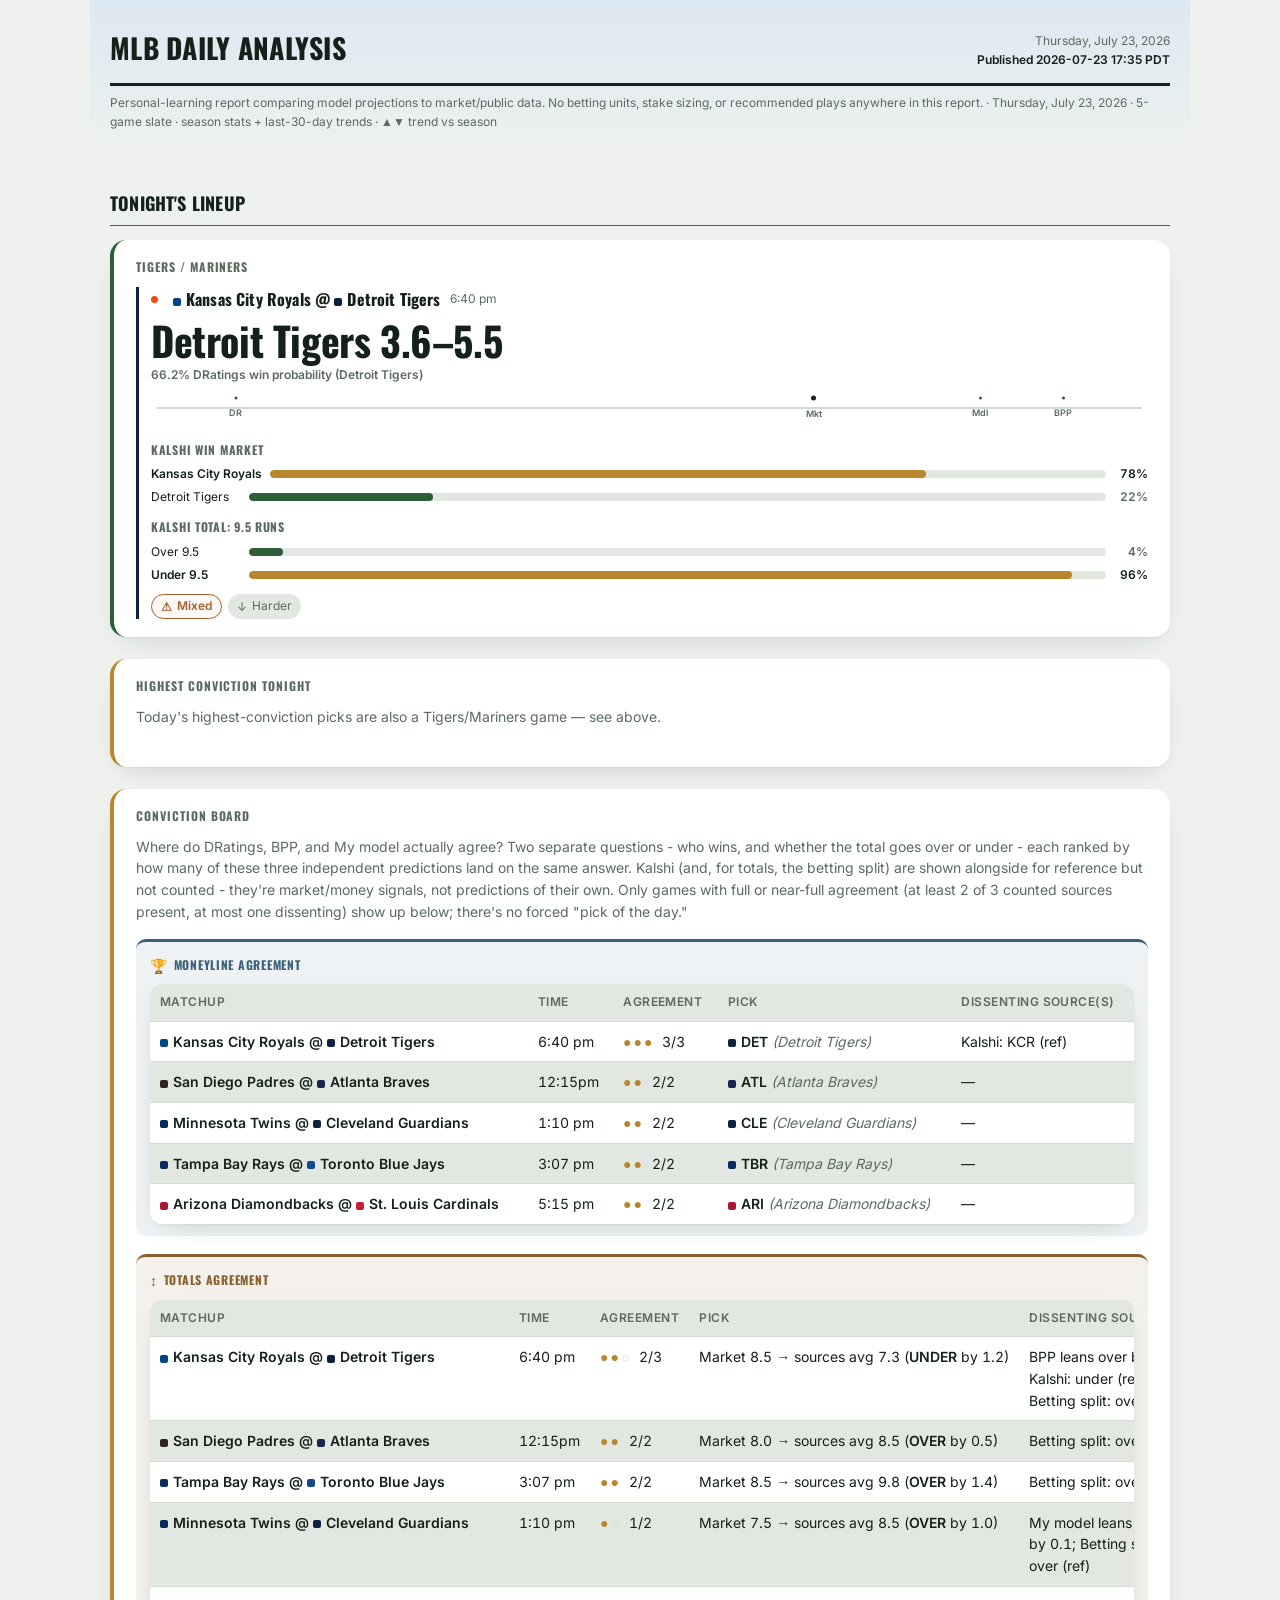
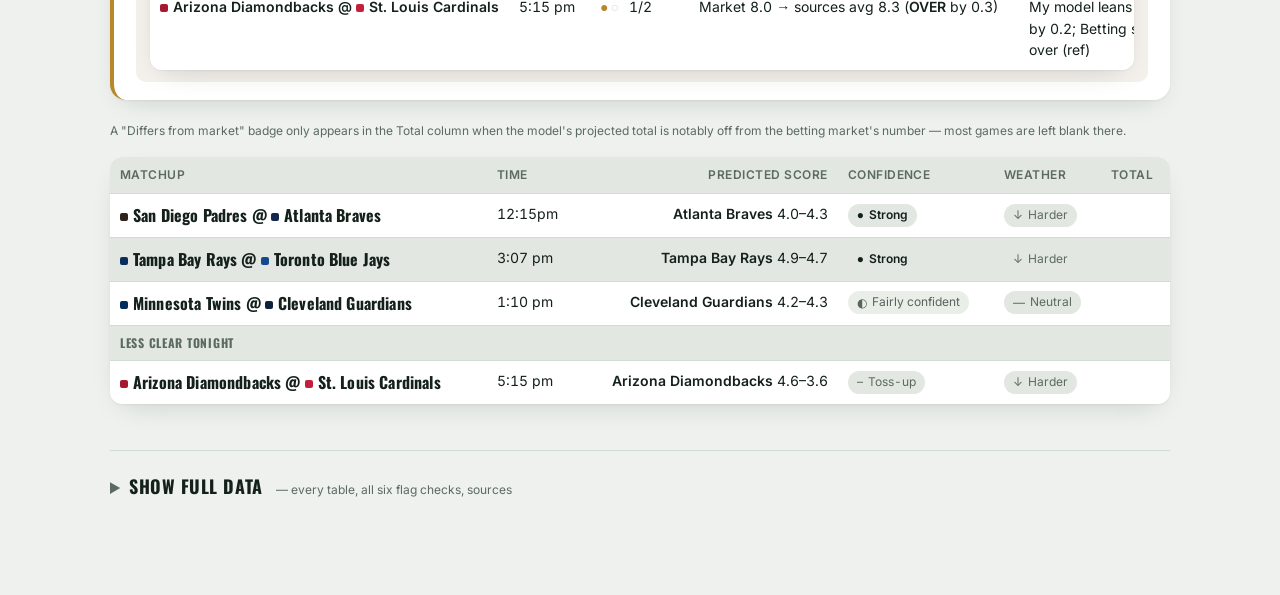
==== commit ed0d5e58: "Daily MLB analysis: 2026-07-24" ====
--- a/docs/index.html
+++ b/docs/index.html
@@ -86,7 +86,12 @@
   body {
     color: var(--ink);
     font-family: var(--font-body);
-    max-width: 880px; margin: 0 auto; padding: 26px 20px 80px;
+    /* 1100px rather than a classic ~700px prose column - this page is
+       mostly cards/tables/badges, not long-form text, so the extra width
+       gives the wider tables (Conviction Board, Totals Alignment) more
+       room before they need to scroll, without lines in the prose
+       sections getting uncomfortably long. */
+    max-width: 1100px; margin: 0 auto; padding: 26px 20px 80px;
     line-height: 1.55; font-size: var(--fs-body);
     animation: fade-in 0.4s ease-out both;
   }
@@ -384,7 +389,7 @@
 <div class="hero-band">
 <div class="masthead">
   <h1>MLB Daily Analysis</h1>
-  <div class="meta">Thursday, July 23, 2026<strong>Published 2026-07-23 17:17 PDT</strong></div>
+  <div class="meta">Thursday, July 23, 2026<strong>Published 2026-07-23 17:35 PDT</strong></div>
 </div>
 <div class="disclaimer-strip">Personal-learning report comparing model projections to market/public data. No betting units, stake sizing, or recommended plays anywhere in this report. · Thursday, July 23, 2026 · 5-game slate · season stats + last-30-day trends · ▲▼ trend vs season</div>
 
@@ -424,15 +429,15 @@
   
 <div class="prob-row is-top">
   <span class="prob-label">Kansas City Royals</span>
-  <span class="prob-bar-track"><span class="prob-bar-fill" style="width:72.5%"></span></span>
-  <span class="prob-pct">72%</span>
+  <span class="prob-bar-track"><span class="prob-bar-fill" style="width:78.5%"></span></span>
+  <span class="prob-pct">78%</span>
 </div>
 
   
 <div class="prob-row">
   <span class="prob-label">Detroit Tigers</span>
-  <span class="prob-bar-track"><span class="prob-bar-fill" style="width:27.5%"></span></span>
-  <span class="prob-pct">28%</span>
+  <span class="prob-bar-track"><span class="prob-bar-fill" style="width:21.5%"></span></span>
+  <span class="prob-pct">22%</span>
 </div>
 
 </div>
@@ -444,15 +449,15 @@
   
 <div class="prob-row">
   <span class="prob-label">Over 9.5</span>
-  <span class="prob-bar-track"><span class="prob-bar-fill" style="width:8.5%"></span></span>
-  <span class="prob-pct">8%</span>
+  <span class="prob-bar-track"><span class="prob-bar-fill" style="width:4.0%"></span></span>
+  <span class="prob-pct">4%</span>
 </div>
 
   
 <div class="prob-row is-top">
   <span class="prob-label">Under 9.5</span>
-  <span class="prob-bar-track"><span class="prob-bar-fill" style="width:91.5%"></span></span>
-  <span class="prob-pct">92%</span>
+  <span class="prob-bar-track"><span class="prob-bar-fill" style="width:96.0%"></span></span>
+  <span class="prob-pct">96%</span>
 </div>
 
 </div>
@@ -981,11 +986,11 @@
 <tr>
   <td style="font-weight:600; white-space:nowrap">KCR @ DET</td>
   <td>
-    <div class="cell-bar-row"><span class="cell-bar-label">KCR</span><span class="prob-bar-track sm"><span class="prob-bar-fill" style="width:72.5%"></span></span><span class="cell-bar-pct">72%</span></div>
-    <div class="cell-bar-row"><span class="cell-bar-label">DET</span><span class="prob-bar-track sm"><span class="prob-bar-fill" style="width:27.5%"></span></span><span class="cell-bar-pct">28%</span></div>
+    <div class="cell-bar-row"><span class="cell-bar-label">KCR</span><span class="prob-bar-track sm"><span class="prob-bar-fill" style="width:78.5%"></span></span><span class="cell-bar-pct">78%</span></div>
+    <div class="cell-bar-row"><span class="cell-bar-label">DET</span><span class="prob-bar-track sm"><span class="prob-bar-fill" style="width:21.5%"></span></span><span class="cell-bar-pct">22%</span></div>
   </td>
   <td class="num">9.5</td>
-  <td>Over 8% / Under 92%</td>
+  <td>Over 4% / Under 96%</td>
 </tr>
 
 </tbody>
@@ -1003,21 +1008,21 @@
     
 <div class="depth-row">
   <span class="depth-name"><span class="team-chip" style="background:#004687" title="KCR"></span>Kansas City Royals</span>
-  <span class="depth-pct">72%</span>
-  <span class="depth-bidask">bid 72¢ / ask 73¢</span>
+  <span class="depth-pct">78%</span>
+  <span class="depth-bidask">bid 78¢ / ask 79¢</span>
   
 </div>
 
     
 <div class="depth-row">
   <span class="depth-name"><span class="team-chip" style="background:#0C2340" title="DET"></span>Detroit Tigers</span>
-  <span class="depth-pct">28%</span>
-  <span class="depth-bidask">bid 27¢ / ask 28¢</span>
-  
-</div>
-
-    
-    <div class="depth-stat"><span class="depth-stat-value">4,156,950</span><span class="depth-stat-label">contracts traded, last 24h</span></div>
+  <span class="depth-pct">22%</span>
+  <span class="depth-bidask">bid 21¢ / ask 22¢</span>
+  
+</div>
+
+    
+    <div class="depth-stat"><span class="depth-stat-value">5,655,424</span><span class="depth-stat-label">contracts traded, last 24h</span></div>
   </div>
 
   
@@ -1027,20 +1032,20 @@
     
 <div class="depth-row">
   <span class="depth-name">Over 9.5</span>
-  <span class="depth-pct">8%</span>
-  <span class="depth-bidask">bid 6¢ / ask 11¢</span>
+  <span class="depth-pct">4%</span>
+  <span class="depth-bidask">bid 3¢ / ask 5¢</span>
   
 </div>
 
     
 <div class="depth-row">
   <span class="depth-name">Under 9.5</span>
-  <span class="depth-pct">92%</span>
-  <span class="depth-bidask">bid 89¢ / ask 94¢</span>
-  
-</div>
-
-    <div class="depth-stat"><span class="depth-stat-value">199,731</span><span class="depth-stat-label">contracts traded, last 24h</span></div>
+  <span class="depth-pct">96%</span>
+  <span class="depth-bidask">bid 95¢ / ask 97¢</span>
+  
+</div>
+
+    <div class="depth-stat"><span class="depth-stat-value">208,203</span><span class="depth-stat-label">contracts traded, last 24h</span></div>
   </div>
   
 
